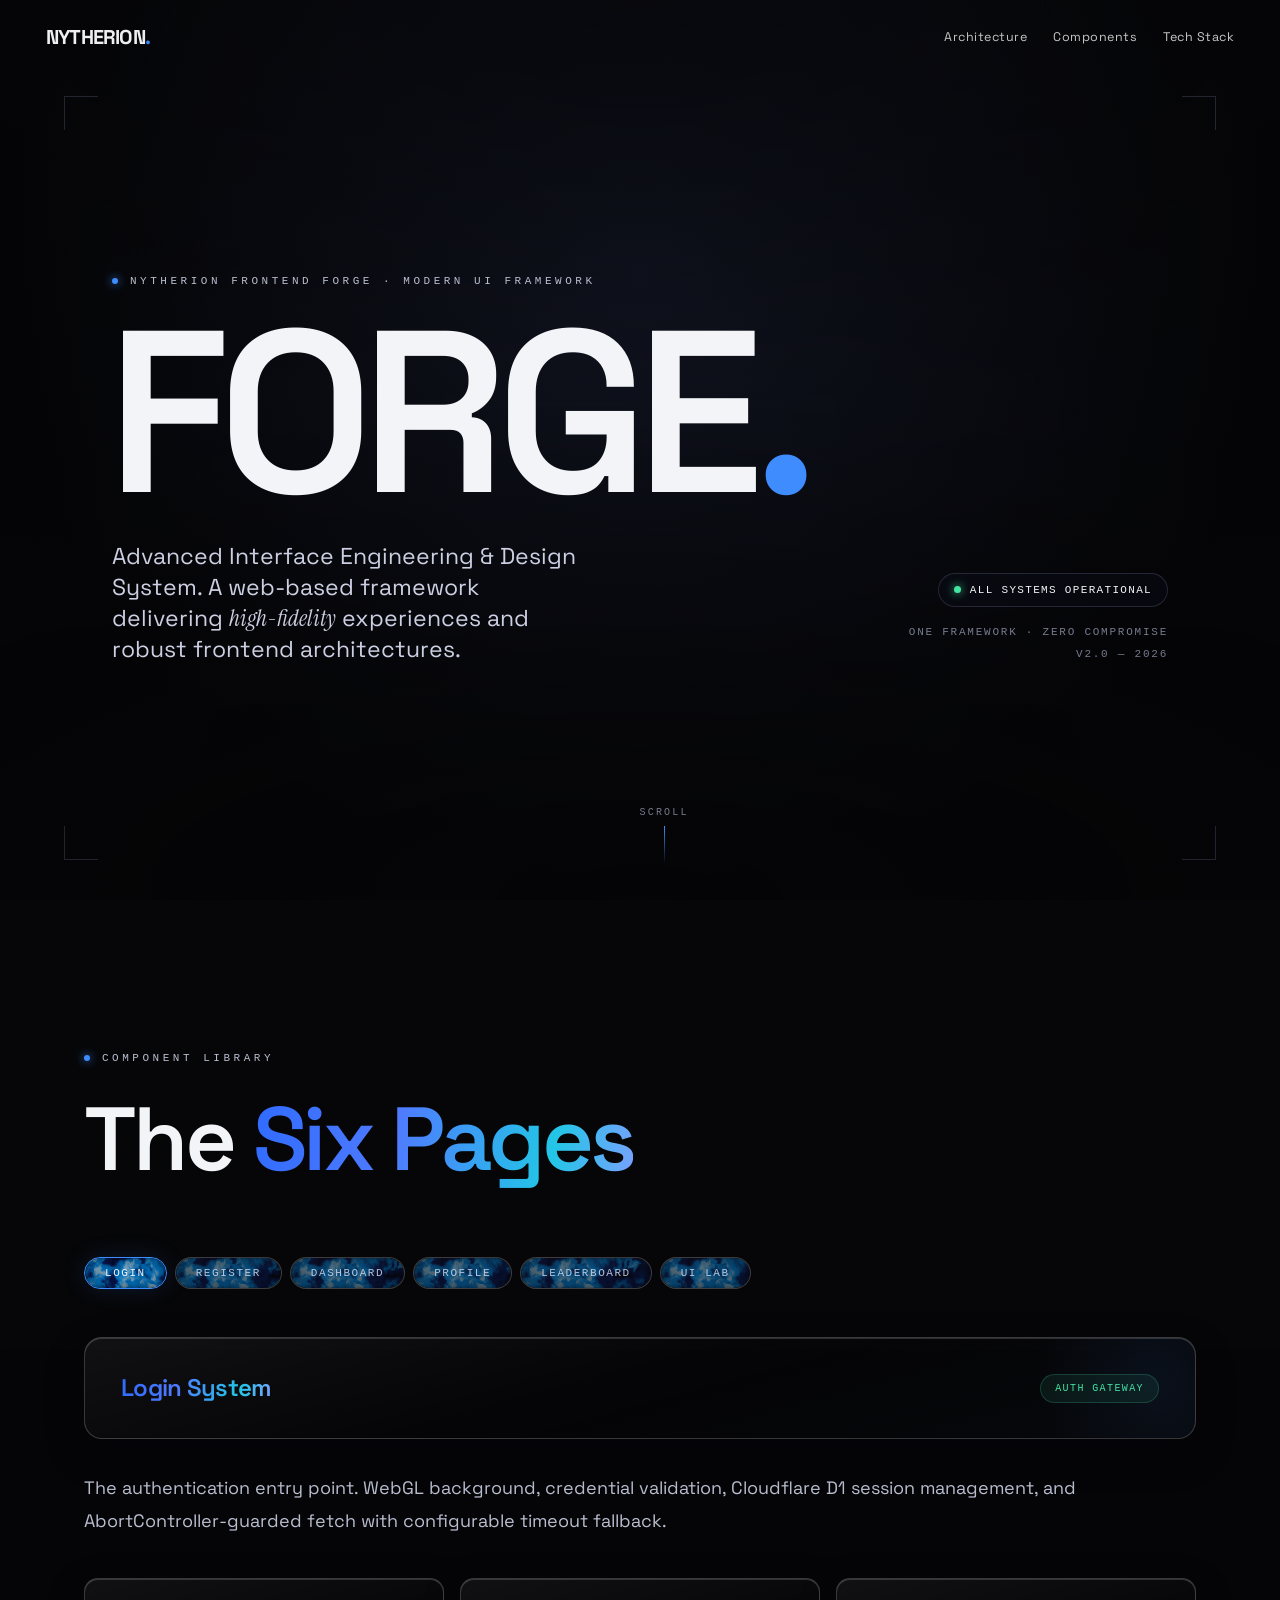
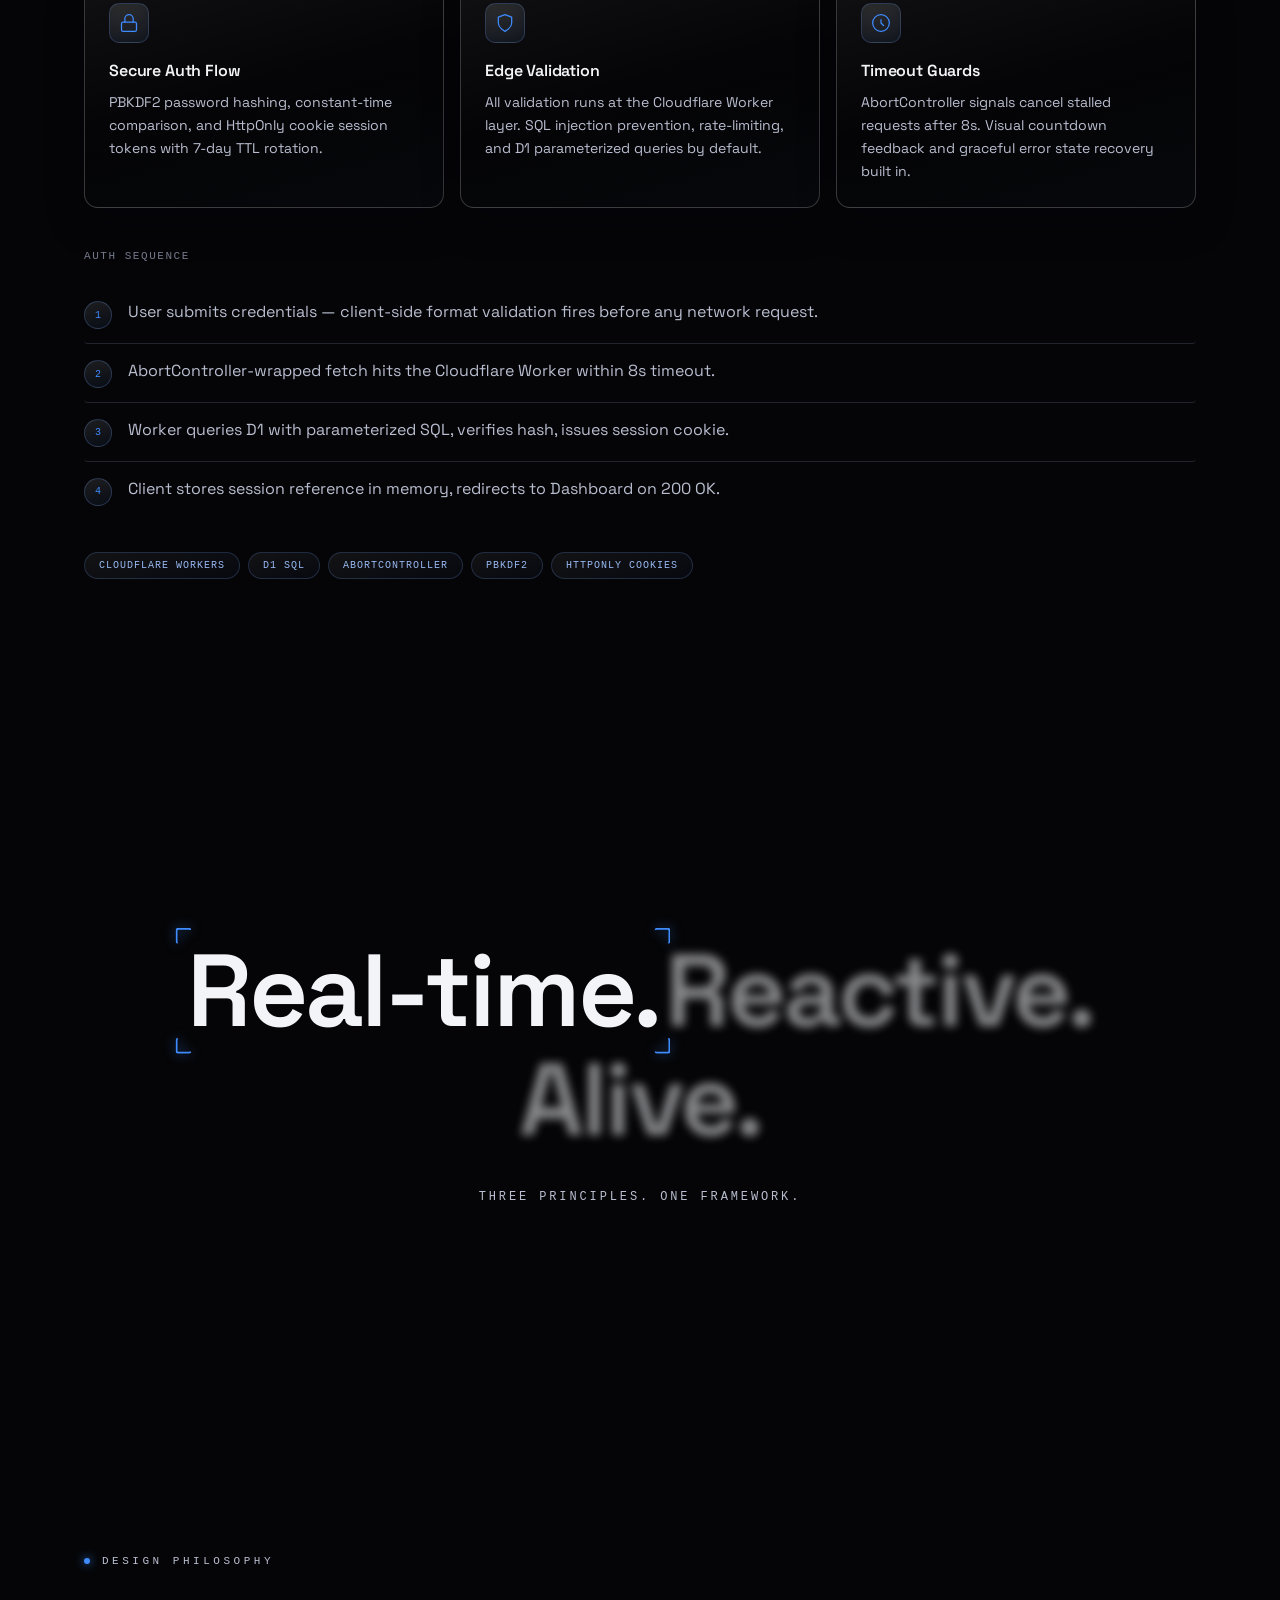
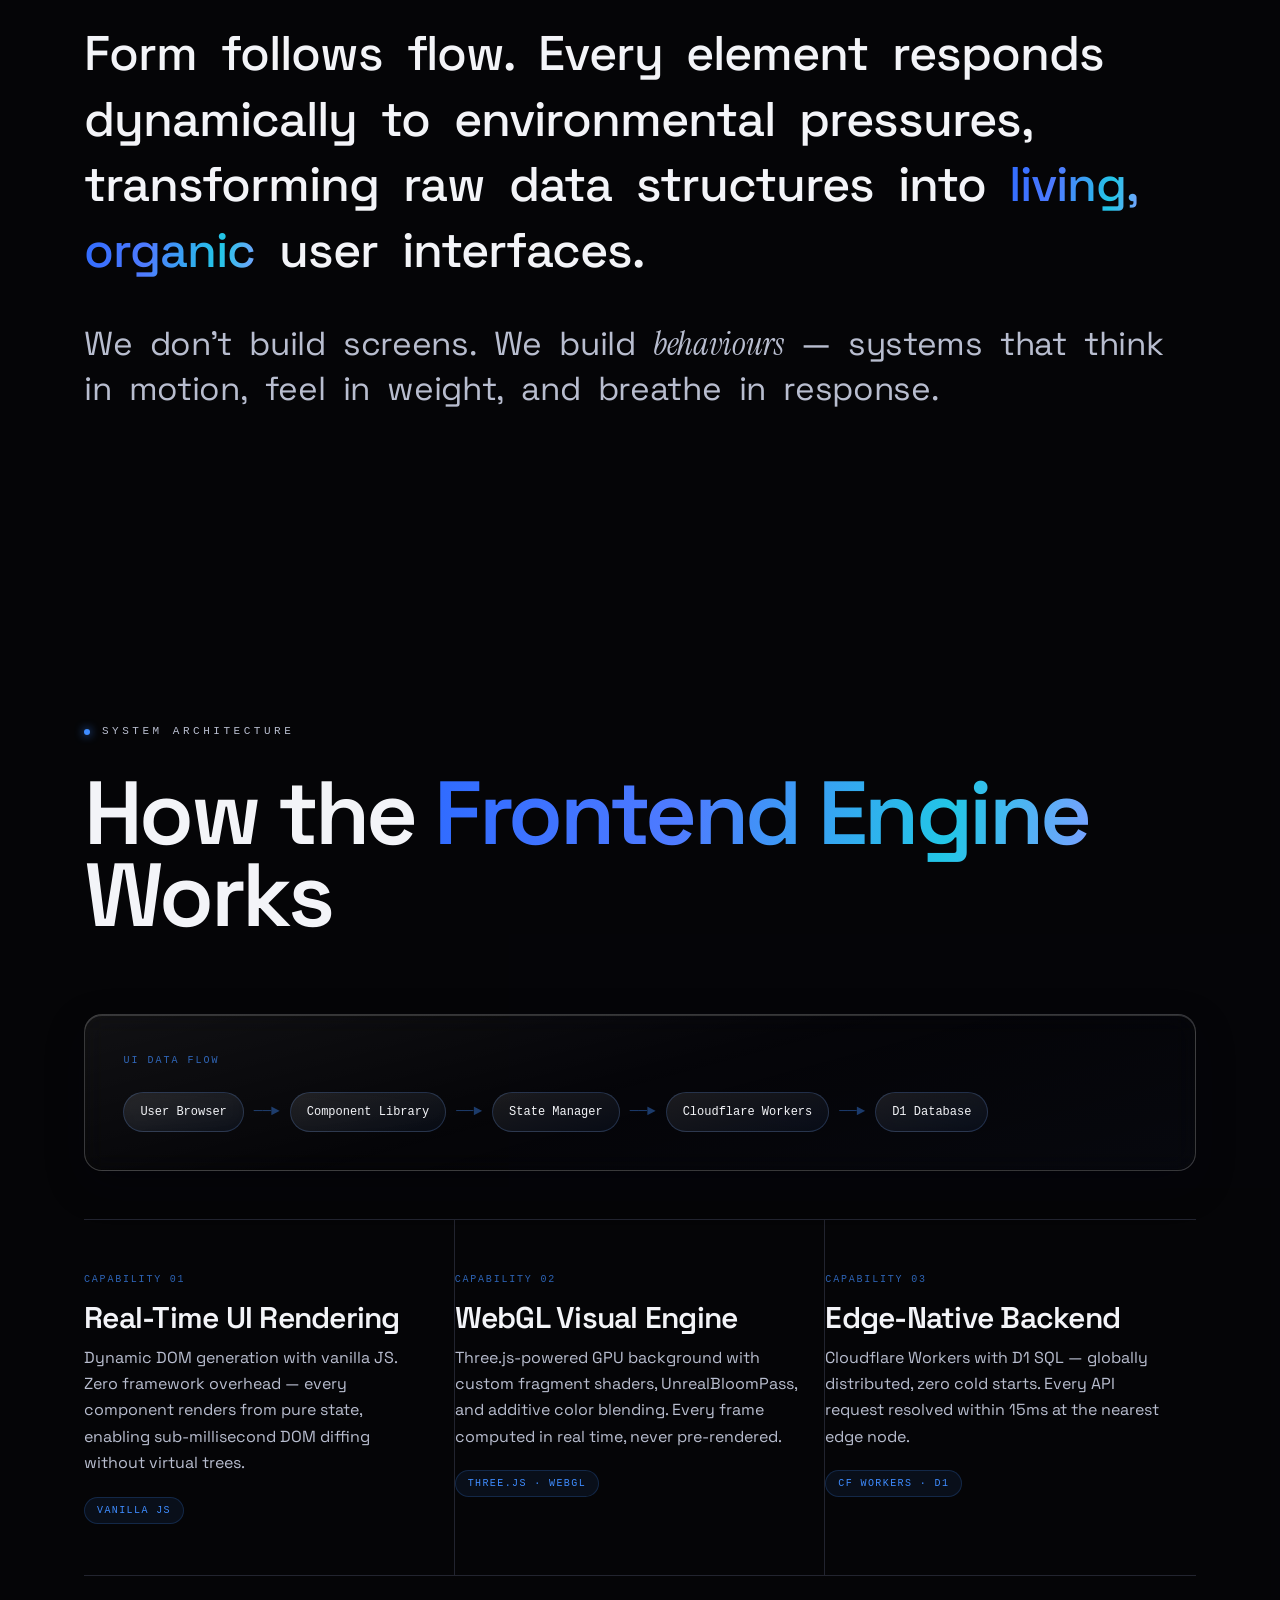
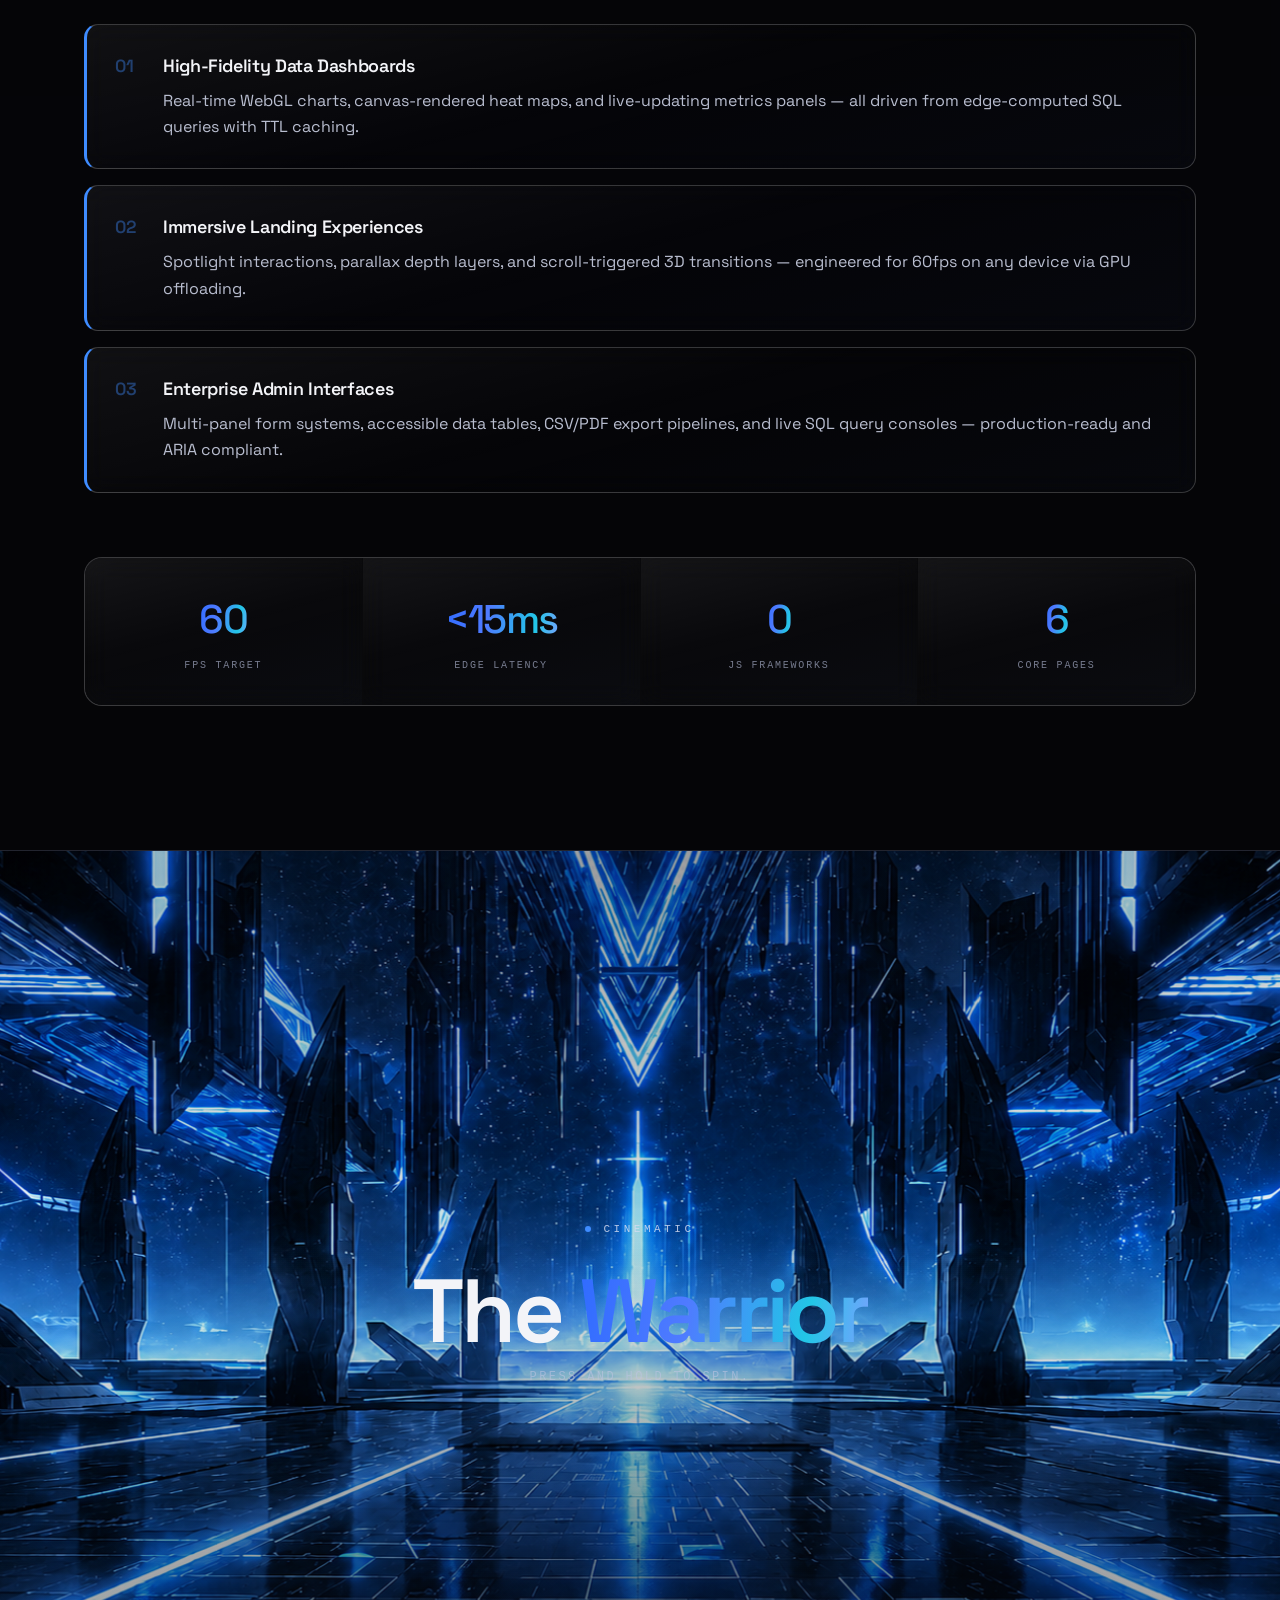
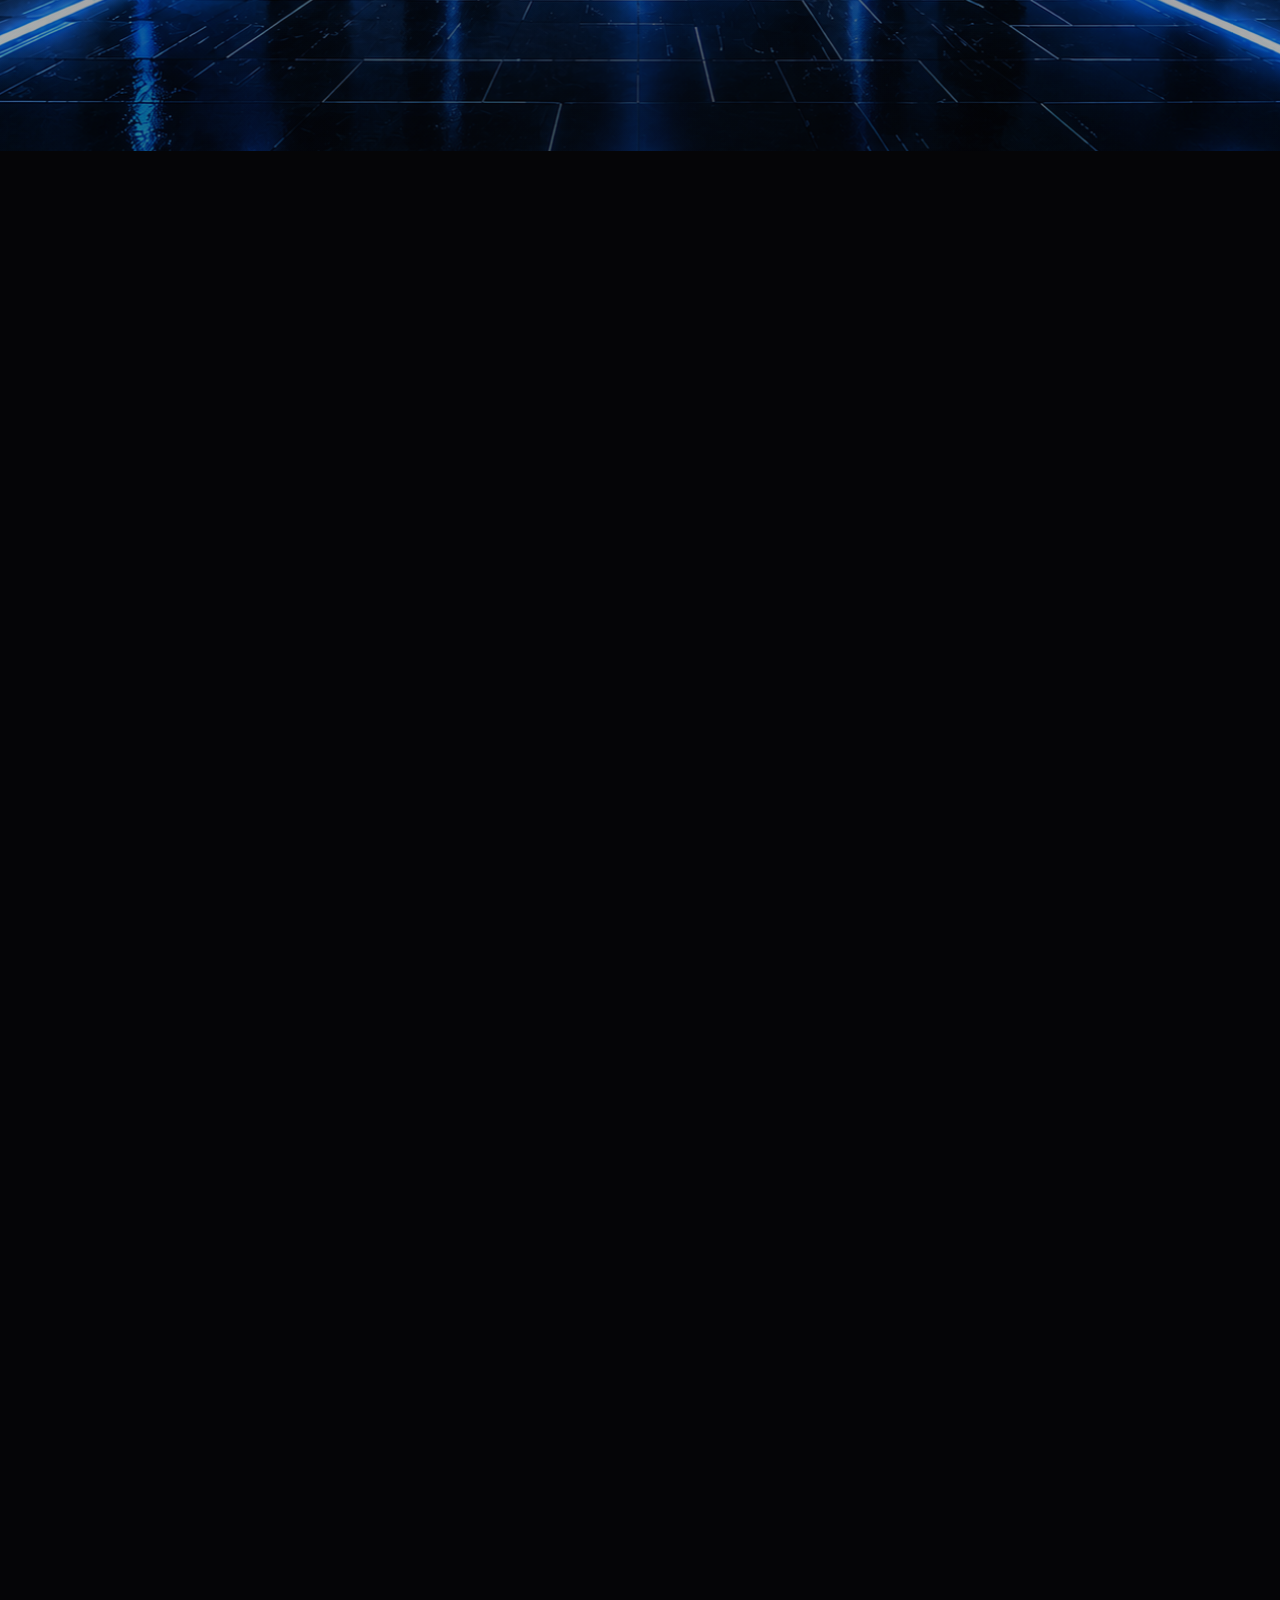
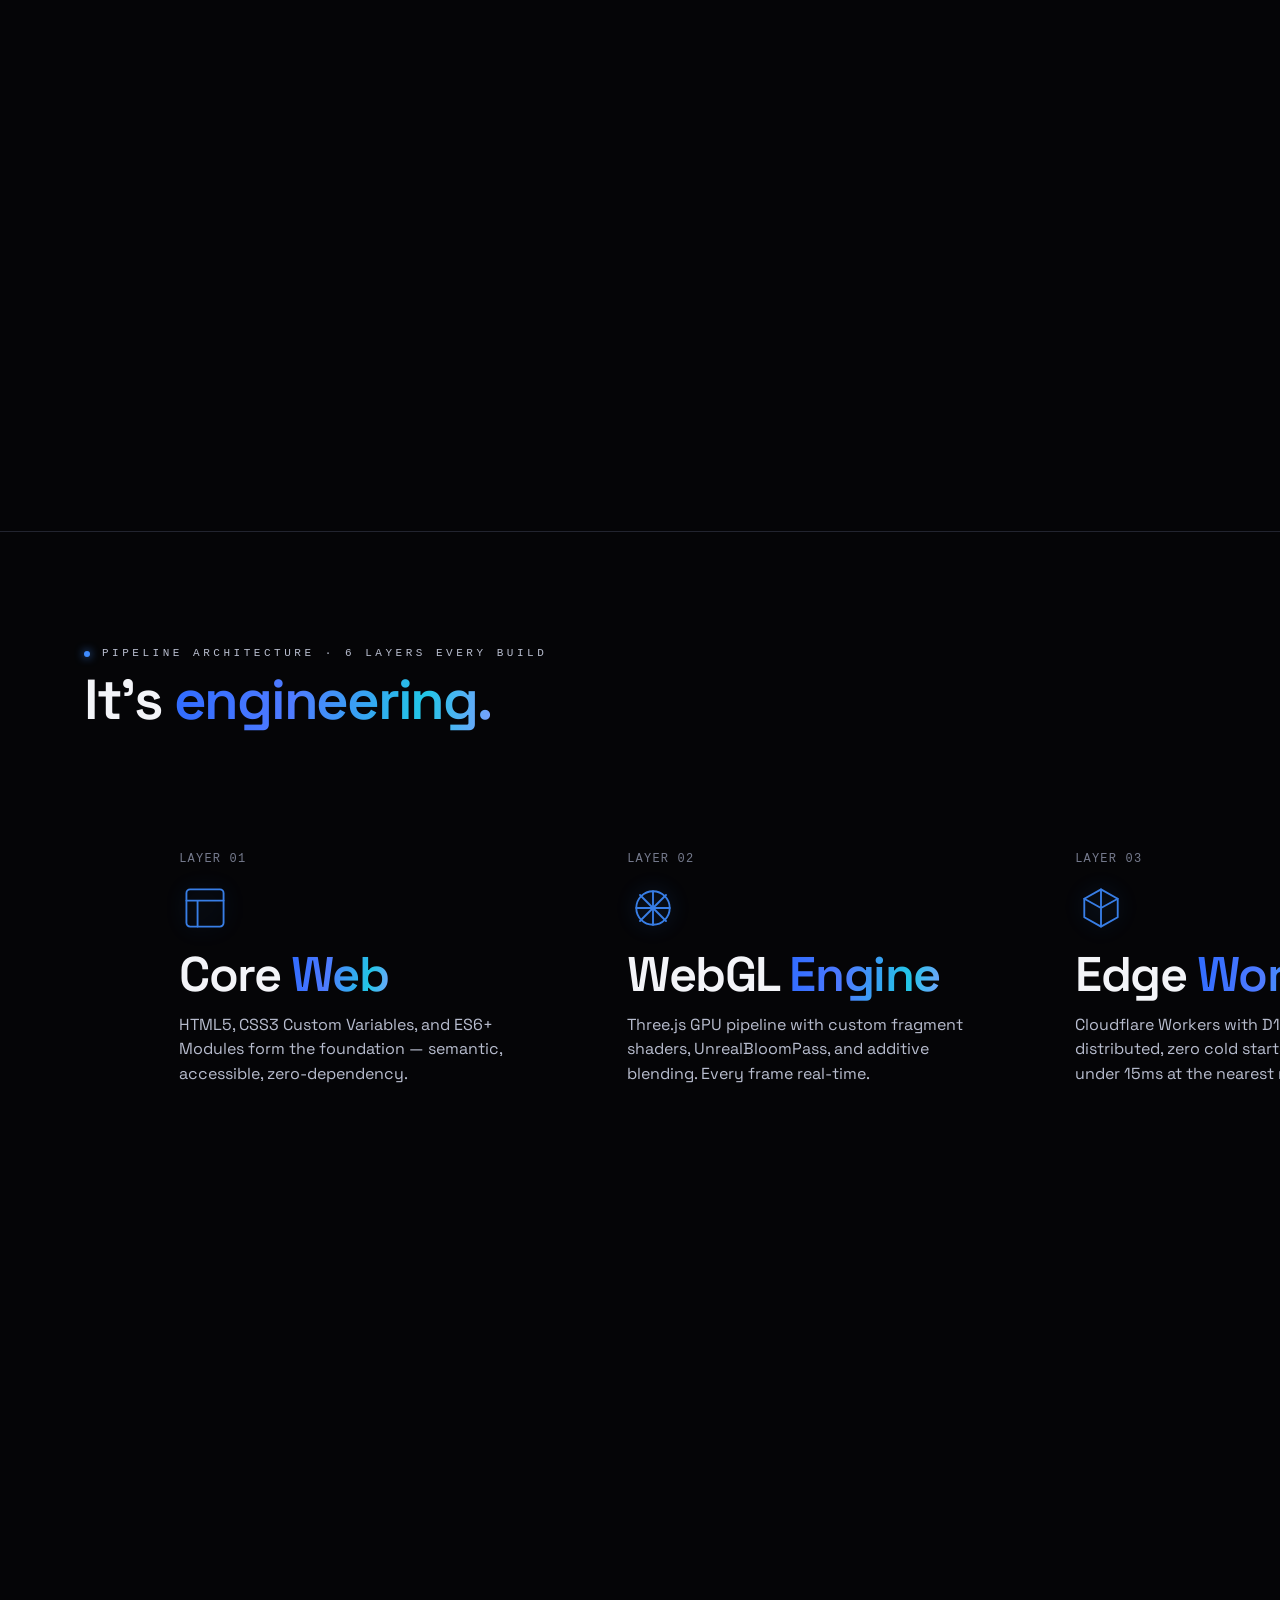
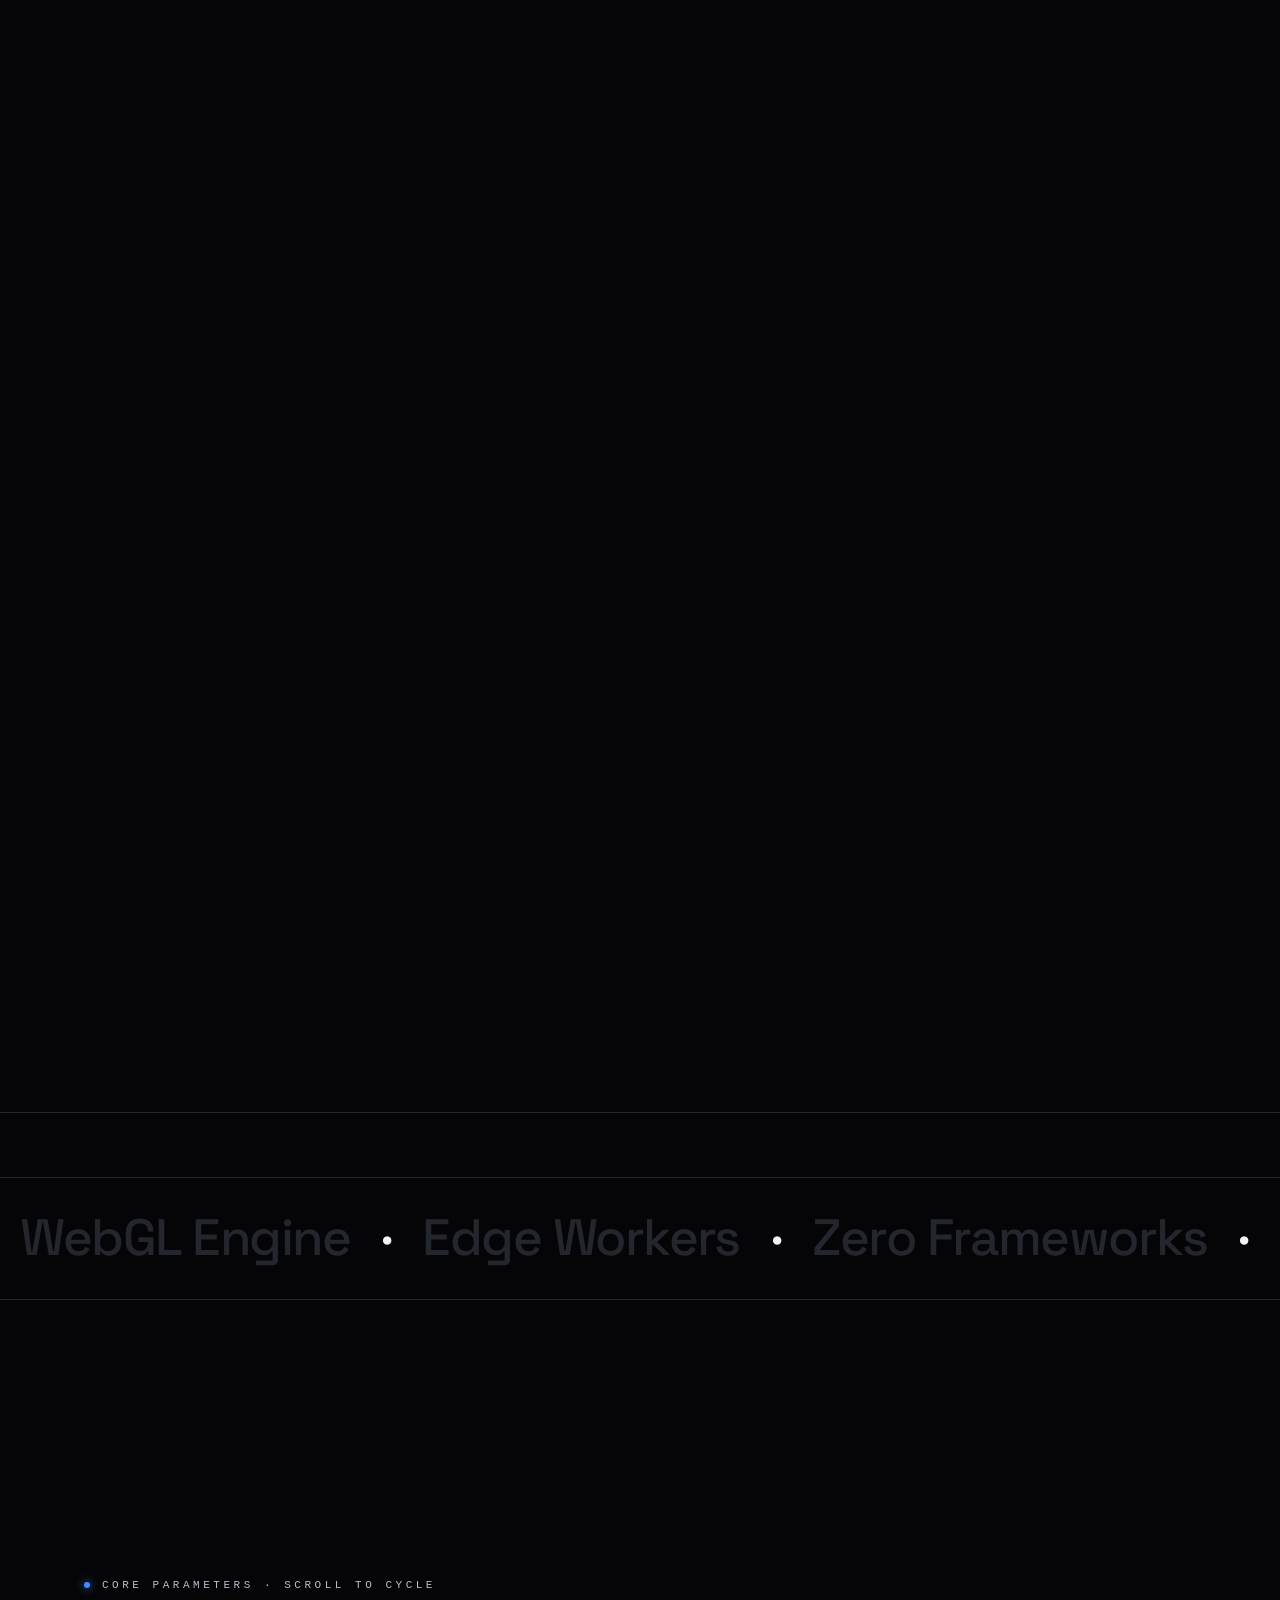
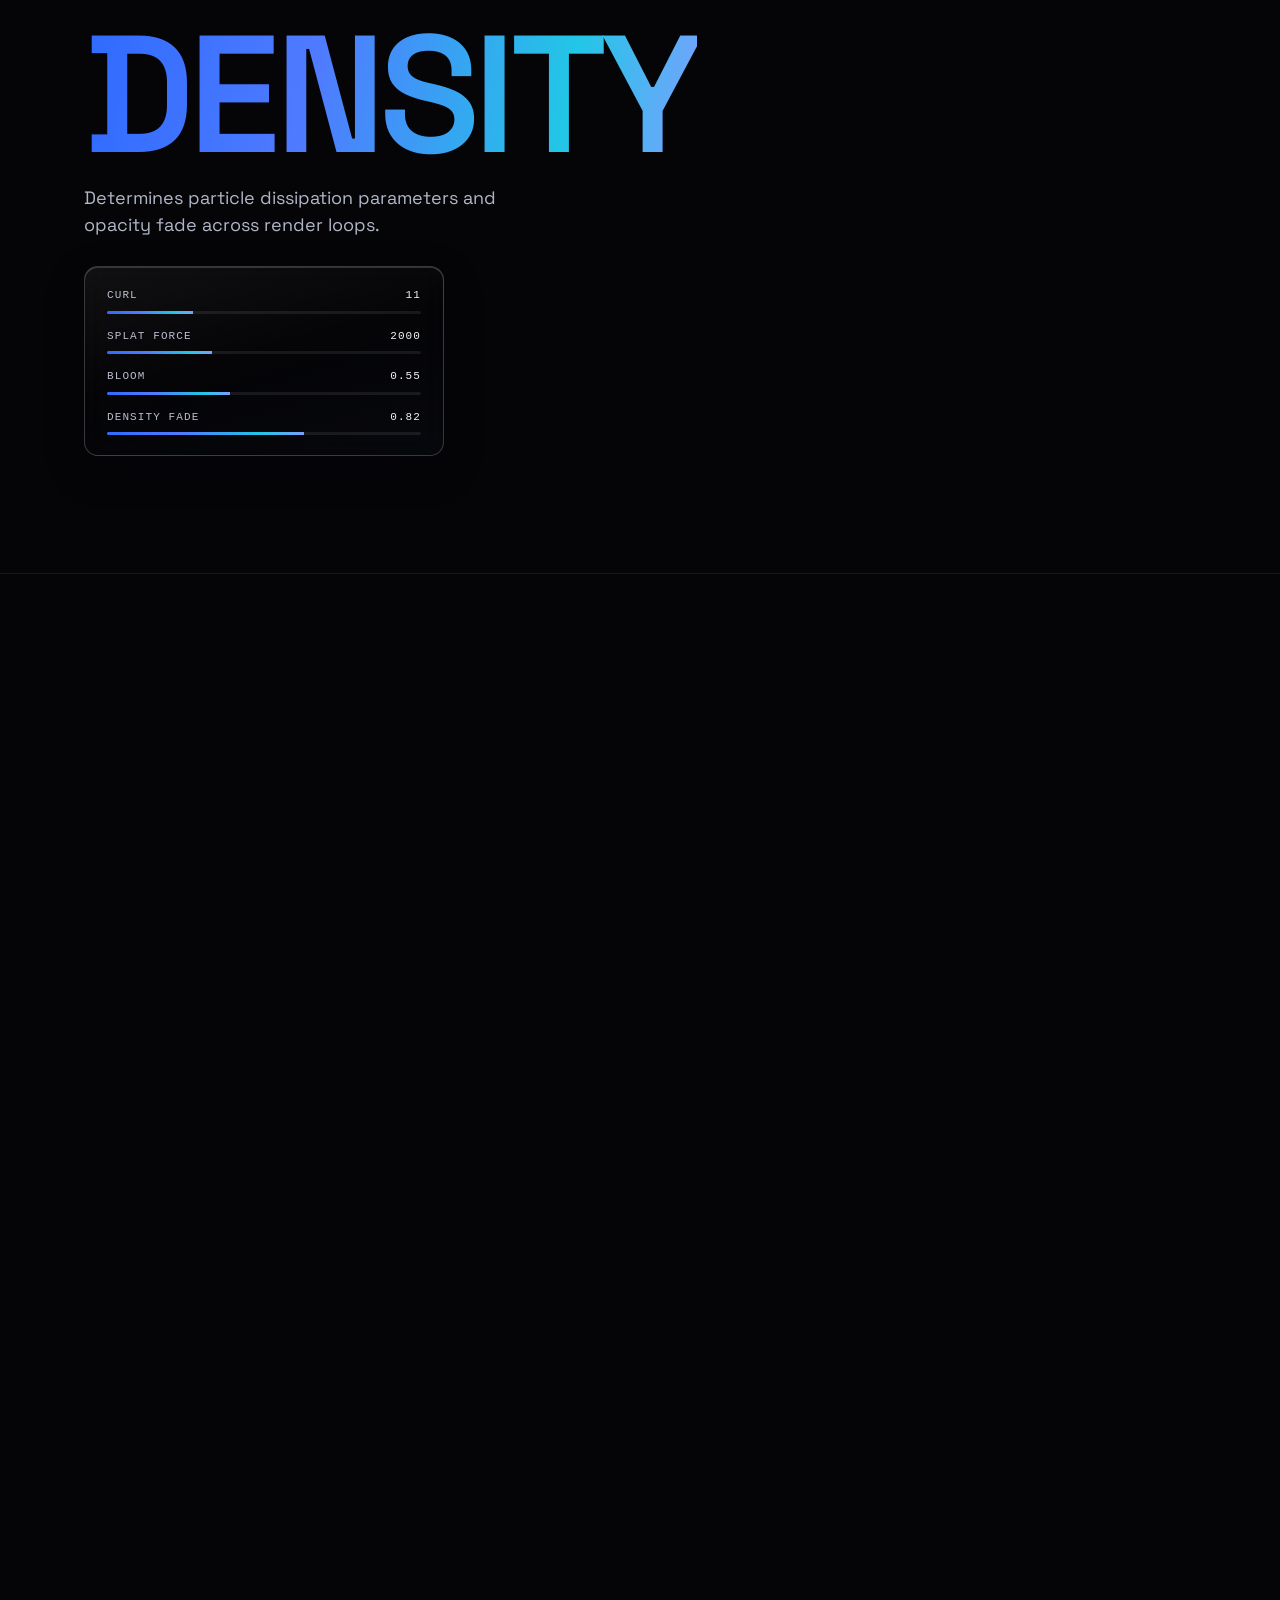
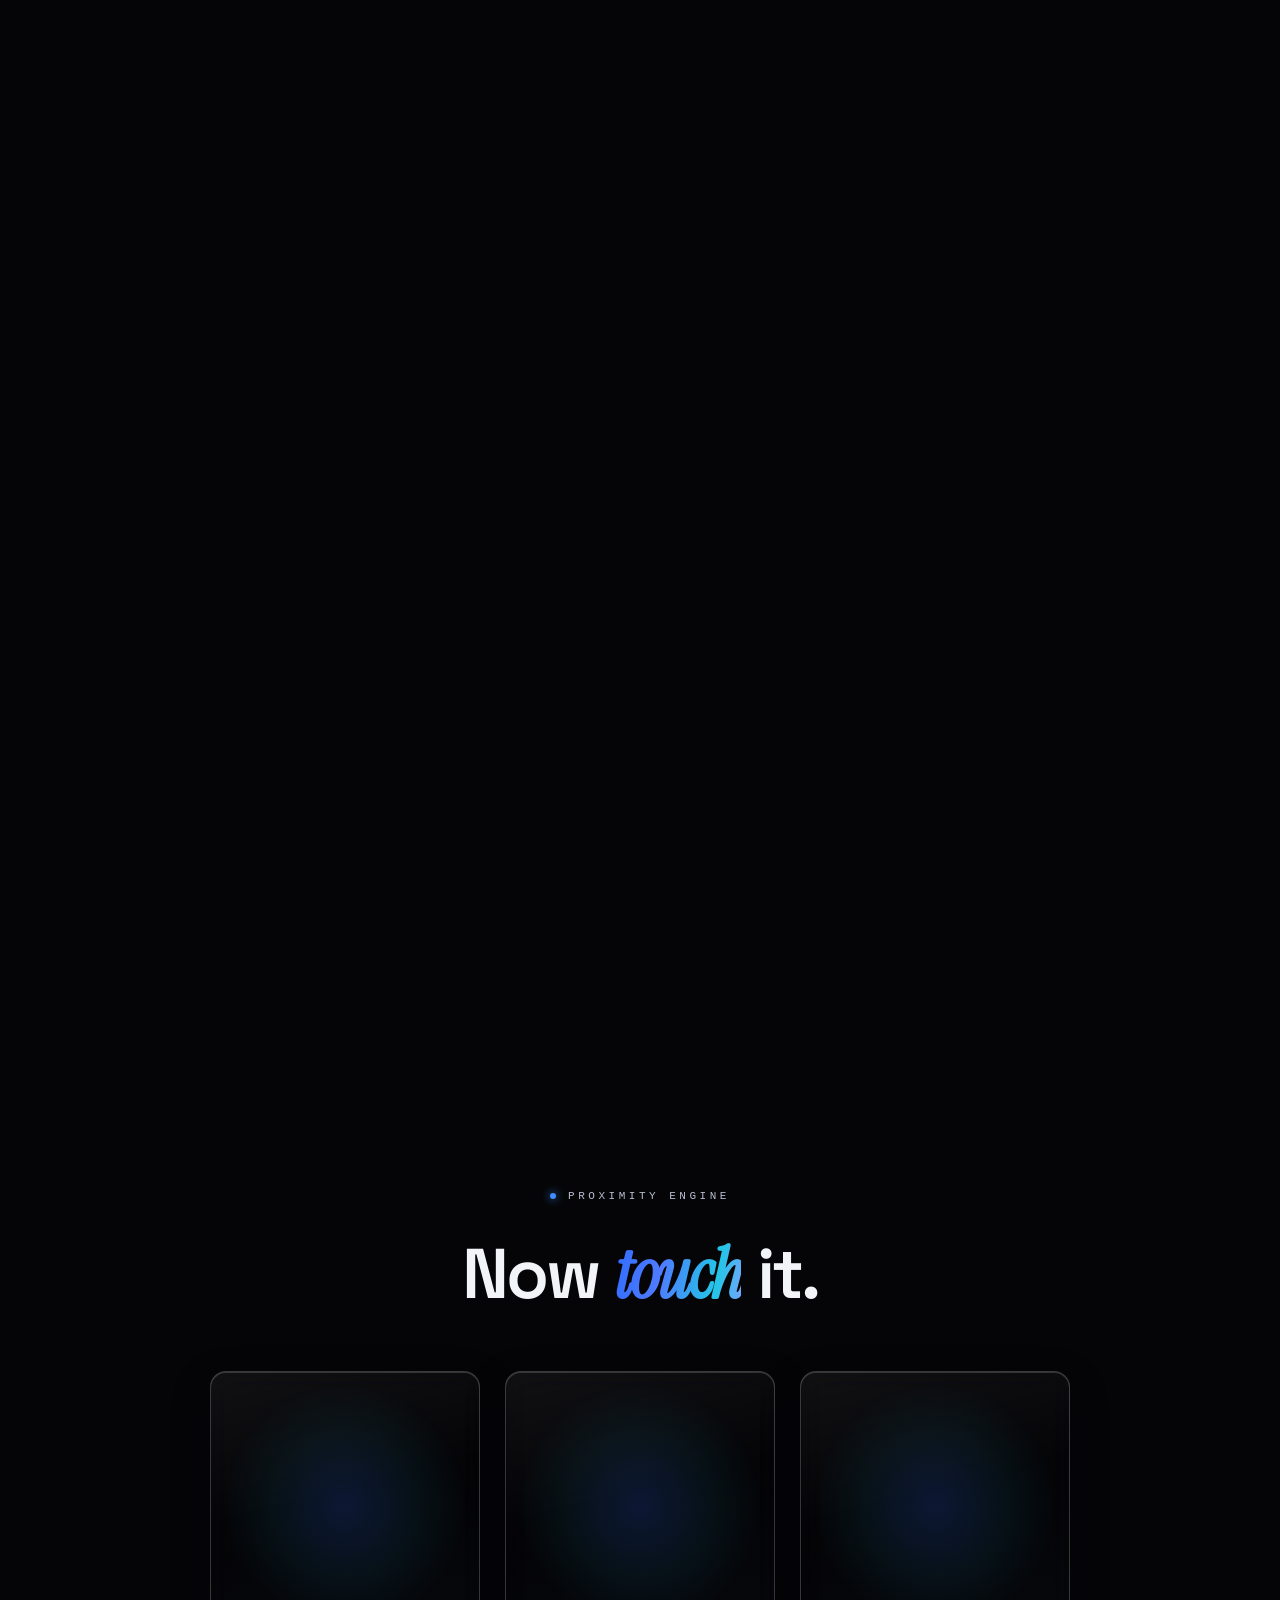
==== About.html @ ca7f0e04 "Update About.html" ====
<!DOCTYPE html>
<html lang="en" class="no-js">
<head>
  <script>document.documentElement.classList.remove('no-js');</script>
  <script>
    // Low-power device heuristic (coarse/touch pointer or few logical
    // cores) — same test used by drone.js for its own quality scaling.
    // Run this early, before first paint, so the cheaper glass-panel
    // fallback (see design.css's html.low-power override) is active
    // from the very first frame instead of flashing the expensive SVG
    // lens filter and swapping a moment later. Wrapped in try/catch
    // since matchMedia/hardwareConcurrency support varies — if the
    // check itself fails for any reason, everyone just gets the normal
    // (higher-quality) experience rather than a broken page.
    try {
      var isLowPowerDevice =
        (navigator.hardwareConcurrency && navigator.hardwareConcurrency <= 4) ||
        (window.matchMedia && window.matchMedia('(pointer: coarse)').matches);
      if (isLowPowerDevice) document.documentElement.classList.add('low-power');
    } catch (e) {}
  </script>
  <meta charset="UTF-8">
  <meta name="viewport" content="width=device-width, initial-scale=1.0, viewport-fit=cover">
  <meta name="description" content="NYTHERION Frontend Forge — a modern, edge-native UI framework with real-time WebGL rendering, scroll-driven cinematics, and zero-framework component architecture.">
  <meta name="theme-color" content="#050507">
  <title>NYTHERION — Frontend Forge · About</title>

  <link rel="icon" type="image/svg+xml" href="data:image/svg+xml,%3Csvg xmlns='http://www.w3.org/2000/svg' viewBox='0 0 64 64'%3E%3Crect width='64' height='64' rx='12' fill='%23050507'/%3E%3Cpath d='M14 22V14h8' stroke='%233f8cff' stroke-width='3' fill='none' stroke-linecap='round'/%3E%3Cpath d='M50 22V14h-8' stroke='%233f8cff' stroke-width='3' fill='none' stroke-linecap='round'/%3E%3Cpath d='M14 42v8h8' stroke='%233f8cff' stroke-width='3' fill='none' stroke-linecap='round'/%3E%3Cpath d='M50 42v8h-8' stroke='%233f8cff' stroke-width='3' fill='none' stroke-linecap='round'/%3E%3Crect x='27' y='27' width='10' height='10' fill='%233f8cff'/%3E%3C/svg%3E">

  <!-- Open Graph / social link previews (Slack, Discord, iMessage, etc.) -->
  <meta property="og:type" content="website">
  <meta property="og:title" content="NYTHERION — Frontend Forge">
  <meta property="og:description" content="An edge-native UI framework with real-time WebGL rendering, scroll-driven cinematics, and zero-framework component architecture.">
  <meta property="og:image" content="./visible.png">
  <meta name="twitter:card" content="summary_large_image">
  <meta name="twitter:title" content="NYTHERION — Frontend Forge">
  <meta name="twitter:description" content="An edge-native UI framework with real-time WebGL rendering, scroll-driven cinematics, and zero-framework component architecture.">
  <meta name="twitter:image" content="./visible.png">
  <meta name="robots" content="index, follow">

  <script type="application/ld+json">
  {
    "@context": "https://schema.org",
    "@type": "SoftwareApplication",
    "name": "NYTHERION Frontend Forge",
    "applicationCategory": "DeveloperApplication",
    "operatingSystem": "Web",
    "description": "An edge-native UI framework with real-time WebGL rendering, scroll-driven cinematics, and zero-framework component architecture."
  }
  </script>

  <link rel="preconnect" href="https://fonts.googleapis.com">
  <link rel="preconnect" href="https://fonts.gstatic.com" crossorigin>
  <link href="https://fonts.googleapis.com/css2?family=Space+Grotesk:wght@300;400;500;600;700&family=Instrument+Serif:ital@0;1&display=swap" rel="stylesheet">
  <link rel="preload" as="image" href="./visible.png" fetchpriority="high">
  <link rel="stylesheet" href="design.css">
</head>
<body>

<!-- ── Liquid glass lens filter ──
     A real refraction filter (not a blur): feTurbulence generates a
     gentle, fixed organic noise field; feDisplacementMap uses it to
     bend the pixels of whatever sits BEHIND a glass element, the way
     light bends through curved glass. Referenced via backdrop-filter:
     url(#liquidGlassLens) on .glass elements. Zero visual footprint
     of its own — width/height 0, purely a shared filter definition. -->
<svg width="0" height="0" style="position:absolute;overflow:hidden" aria-hidden="true">
  <defs>
    <filter id="liquidGlassLens" x="-20%" y="-20%" width="140%" height="140%" color-interpolation-filters="sRGB">
      <feTurbulence type="fractalNoise" baseFrequency="0.010 0.014" numOctaves="2" seed="7" stitchTiles="stitch" result="noise"/>
      <feGaussianBlur in="noise" stdDeviation="2.2" result="smoothNoise"/>
      <feDisplacementMap in="SourceGraphic" in2="smoothNoise" scale="34" xChannelSelector="R" yChannelSelector="G"/>
    </filter>
    <filter id="liquidGlassLensSubtle" x="-20%" y="-20%" width="140%" height="140%" color-interpolation-filters="sRGB">
      <feTurbulence type="fractalNoise" baseFrequency="0.012 0.018" numOctaves="2" seed="11" stitchTiles="stitch" result="noise"/>
      <feGaussianBlur in="noise" stdDeviation="1.6" result="smoothNoise"/>
      <feDisplacementMap in="SourceGraphic" in2="smoothNoise" scale="18" xChannelSelector="R" yChannelSelector="G"/>
    </filter>
  </defs>
</svg>


<div id="grain"></div>
<div id="prog"></div>

<!-- ── COMBAT DRONE — WebGL companion, follows scroll from #focus onward ── -->
<canvas id="droneCanvas" aria-hidden="true"></canvas>

<!-- ── PRELOADER ── -->
<div id="pre">
  <div class="pre-hud" aria-hidden="true">
    <span class="tl"></span><span class="tr"></span><span class="bl"></span><span class="br"></span>
  </div>
  <div id="preCount" role="progressbar" aria-valuemin="0" aria-valuemax="100" aria-valuenow="0" aria-label="Page loading">0</div>
  <div id="preWord" data-lines="Frontend Forge|Loading systems"></div>
  <div id="preBar"><i></i></div>
</div>

<!-- ── NAV ── -->
<nav>
  <div class="nav-brand">NYTHERION<span class="d">.</span></div>
  <div class="navr">
    <a href="#how-it-works" class="h">Architecture</a>
    <a href="#pages" class="h">Components</a>
    <a href="#stack">Tech Stack</a>
  </div>
  <button class="hamburger" id="hamburger" aria-label="Toggle menu" aria-expanded="false" aria-controls="mobile-menu">
    <span></span><span></span><span></span>
  </button>
</nav>

<div class="mobile-menu" id="mobile-menu" role="dialog" aria-modal="true" aria-label="Site navigation">
  <a href="#hero">Overview</a>
  <a href="#how-it-works">Architecture</a>
  <a href="#pages">Components</a>
  <a href="#stack">Tech Stack</a>
</div>

<main>

<!-- ── HERO SPOTLIGHT ── -->
<section id="hero">
  <!-- Layer 10: base image, always visible -->
  <div class="hero-bg-base"></div>
  <!-- Layer 30: hidden.png, revealed through spotlight mask -->
  <div id="revealLayerContainer"></div>
  <!-- Layer 40: vignette -->
  <div class="hero-vignette"></div>
  <!-- Layer 45: corner brackets -->
  <div id="heroHud">
    <span class="bracket tl"></span><span class="bracket tr"></span>
    <span class="bracket bl"></span><span class="bracket br"></span>
  </div>
  <!-- Layer 50: text content -->
  <div class="hero-content">
    <div class="wrap">
      <div class="eyebrow">NYTHERION FRONTEND FORGE · Modern UI Framework</div>
      <h1>FORGE<span class="d">.</span></h1>
      <div class="sub">
        <div class="lede">Advanced Interface Engineering &amp; Design System. A web-based framework delivering <em>high-fidelity</em> experiences and robust frontend architectures.</div>
        <div style="display:flex;flex-direction:column;align-items:flex-end;gap:14px;">
          <span class="chip"><span class="live"></span> <span>All Systems Operational</span></span>
          <div style="font-family:var(--mono);font-size:11px;letter-spacing:0.16em;text-transform:uppercase;color:var(--faint);text-align:right;line-height:2;">One Framework · Zero Compromise<br>v2.0 — 2026</div>
        </div>
      </div>
    </div>
  </div>
  <!-- Touch hint (coarse devices) -->
  <div id="touchHint" class="touch-hint">Touch &amp; drag to reveal</div>
  <!-- Scroll cue -->
  <div class="hero-hint">
    <span>Scroll</span>
    <div class="scroll-line"></div>
  </div>
</section>

<!-- ── PAGES / COMPONENTS ── -->
<section id="pages">
  <div class="section-inner">
    <p class="sec-label sr">Component Library</p>
    <h2 class="sec-heading sr sr-d1">The <span>Six Pages</span></h2>

    <!-- Page Tabs -->
    <div class="pages-nav sr sr-d2" role="tablist" aria-label="Component pages">
      <button class="page-tab active" data-tab="login" type="button" role="tab" id="tabbtn-login" aria-selected="true" aria-controls="tab-login"><canvas class="page-tab-gl" aria-hidden="true"></canvas><span class="page-tab-label">Login</span></button>
      <button class="page-tab" data-tab="register" type="button" role="tab" id="tabbtn-register" aria-selected="false" aria-controls="tab-register" tabindex="-1"><canvas class="page-tab-gl" aria-hidden="true"></canvas><span class="page-tab-label">Register</span></button>
      <button class="page-tab" data-tab="dashboard" type="button" role="tab" id="tabbtn-dashboard" aria-selected="false" aria-controls="tab-dashboard" tabindex="-1"><canvas class="page-tab-gl" aria-hidden="true"></canvas><span class="page-tab-label">Dashboard</span></button>
      <button class="page-tab" data-tab="profile" type="button" role="tab" id="tabbtn-profile" aria-selected="false" aria-controls="tab-profile" tabindex="-1"><canvas class="page-tab-gl" aria-hidden="true"></canvas><span class="page-tab-label">Profile</span></button>
      <button class="page-tab" data-tab="leaderboard" type="button" role="tab" id="tabbtn-leaderboard" aria-selected="false" aria-controls="tab-leaderboard" tabindex="-1"><canvas class="page-tab-gl" aria-hidden="true"></canvas><span class="page-tab-label">Leaderboard</span></button>
      <button class="page-tab" data-tab="ui" type="button" role="tab" id="tabbtn-ui" aria-selected="false" aria-controls="tab-ui" tabindex="-1"><canvas class="page-tab-gl" aria-hidden="true"></canvas><span class="page-tab-label">UI Lab</span></button>
    </div>

    <!-- Login -->
    <div class="page-panel active" id="tab-login" role="tabpanel" aria-labelledby="tabbtn-login" tabindex="0">
      <div class="page-hero-bar">
        <div class="page-name">Login System</div>
        <span class="page-badge">Auth Gateway</span>
      </div>
      <p class="page-overview">The authentication entry point. WebGL background, credential validation, Cloudflare D1 session management, and AbortController-guarded fetch with configurable timeout fallback.</p>
      <div class="features-grid">
        <div class="feat-card">
          <div class="feat-icon"><svg viewBox="0 0 24 24"><rect x="3" y="11" width="18" height="11" rx="2"/><path d="M7 11V7a5 5 0 0 1 10 0v4"/></svg></div>
          <div class="feat-title">Secure Auth Flow</div>
          <div class="feat-body">PBKDF2 password hashing, constant-time comparison, and HttpOnly cookie session tokens with 7-day TTL rotation.</div>
        </div>
        <div class="feat-card">
          <div class="feat-icon"><svg viewBox="0 0 24 24"><path d="M12 22s8-4 8-10V5l-8-3-8 3v7c0 6 8 10 8 10z"/></svg></div>
          <div class="feat-title">Edge Validation</div>
          <div class="feat-body">All validation runs at the Cloudflare Worker layer. SQL injection prevention, rate-limiting, and D1 parameterized queries by default.</div>
        </div>
        <div class="feat-card">
          <div class="feat-icon"><svg viewBox="0 0 24 24"><circle cx="12" cy="12" r="10"/><path d="M12 8v4l3 3"/></svg></div>
          <div class="feat-title">Timeout Guards</div>
          <div class="feat-body">AbortController signals cancel stalled requests after 8s. Visual countdown feedback and graceful error state recovery built in.</div>
        </div>
      </div>
      <div class="workflow">
        <div class="workflow-title">Auth Sequence</div>
        <div class="workflow-steps">
          <div class="wf-step"><div class="wf-num">1</div><div class="wf-text">User submits credentials — client-side format validation fires before any network request.</div></div>
          <div class="wf-step"><div class="wf-num">2</div><div class="wf-text">AbortController-wrapped fetch hits the Cloudflare Worker within 8s timeout.</div></div>
          <div class="wf-step"><div class="wf-num">3</div><div class="wf-text">Worker queries D1 with parameterized SQL, verifies hash, issues session cookie.</div></div>
          <div class="wf-step"><div class="wf-num">4</div><div class="wf-text">Client stores session reference in memory, redirects to Dashboard on 200 OK.</div></div>
        </div>
      </div>
      <div class="tech-row"><span class="tech-tag">Cloudflare Workers</span><span class="tech-tag">D1 SQL</span><span class="tech-tag">AbortController</span><span class="tech-tag">PBKDF2</span><span class="tech-tag">HttpOnly Cookies</span></div>
    </div>

    <!-- Register -->
    <div class="page-panel" id="tab-register" role="tabpanel" aria-labelledby="tabbtn-register" tabindex="0" hidden>
      <div class="page-hero-bar">
        <div class="page-name">Registration System</div>
        <span class="page-badge">User Onboarding</span>
      </div>
      <p class="page-overview">Multi-step account creation with real-time field validation, username uniqueness checks against D1, and role assignment. Progressive disclosure reduces cognitive load across three form stages.</p>
      <div class="features-grid">
        <div class="feat-card">
          <div class="feat-icon"><svg viewBox="0 0 24 24"><path d="M16 21v-2a4 4 0 0 0-4-4H6a4 4 0 0 0-4 4v2"/><circle cx="9" cy="7" r="4"/><path d="M22 21v-2a4 4 0 0 0-3-3.87"/><path d="M16 3.13a4 4 0 0 1 0 7.75"/></svg></div>
          <div class="feat-title">Progressive Steps</div>
          <div class="feat-body">Three-stage form with animated transitions. Each step validates independently before unlocking the next, reducing form abandonment.</div>
        </div>
        <div class="feat-card">
          <div class="feat-icon"><svg viewBox="0 0 24 24"><polyline points="20 6 9 17 4 12"/></svg></div>
          <div class="feat-title">Live Validation</div>
          <div class="feat-body">Username uniqueness verified on blur via debounced D1 lookup. Password strength meter updates in real time with entropy scoring.</div>
        </div>
        <div class="feat-card">
          <div class="feat-icon"><svg viewBox="0 0 24 24"><path d="M12 22s8-4 8-10V5l-8-3-8 3v7c0 6 8 10 8 10z"/><path d="M9 12l2 2 4-4"/></svg></div>
          <div class="feat-title">Security Headers Suite</div>
          <div class="feat-body">CSP with default-src 'none', X-Content-Type-Options: nosniff, X-Frame-Options: DENY, Referrer-Policy: no-referrer enforced on all registration endpoints.</div>
        </div>
      </div>
      <div class="tech-row"><span class="tech-tag">Multi-step Forms</span><span class="tech-tag">D1 Uniqueness Check</span><span class="tech-tag">Entropy Scoring</span><span class="tech-tag">CSP Headers</span></div>
    </div>

    <!-- Dashboard -->
    <div class="page-panel" id="tab-dashboard" role="tabpanel" aria-labelledby="tabbtn-dashboard" tabindex="0" hidden>
      <div class="page-hero-bar">
        <div class="page-name">Analytics Dashboard</div>
        <span class="page-badge">Data Command Center</span>
      </div>
      <p class="page-overview">Live metrics, Canvas-rendered charts, and real-time D1 queries. Built for decision-makers who need sub-second data refresh without a full page reload.</p>
      <div class="features-grid">
        <div class="feat-card">
          <div class="feat-icon"><svg viewBox="0 0 24 24"><rect x="3" y="3" width="18" height="18" rx="2"/><path d="M3 9h18M9 21V9"/></svg></div>
          <div class="feat-title">Canvas Charts</div>
          <div class="feat-body">Line, bar, and scatter plots rendered directly on Canvas 2D. No chart library — pure geometry from raw D1 query results, animated on data update.</div>
        </div>
        <div class="feat-card">
          <div class="feat-icon"><svg viewBox="0 0 24 24"><path d="M22 12h-4l-3 9L9 3l-3 9H2"/></svg></div>
          <div class="feat-title">Live Metrics Stream</div>
          <div class="feat-body">Polling loop with configurable interval. Differential updates applied to DOM — only changed nodes re-render, keeping the interface responsive.</div>
        </div>
        <div class="feat-card">
          <div class="feat-icon"><svg viewBox="0 0 24 24"><path d="M21 15v4a2 2 0 0 1-2 2H5a2 2 0 0 1-2-2v-4"/><polyline points="7 10 12 15 17 10"/><line x1="12" y1="15" x2="12" y2="3"/></svg></div>
          <div class="feat-title">Export Pipeline</div>
          <div class="feat-body">One-click CSV, TXT, and PDF export via Blob API. No server round-trip — data serializes client-side and triggers browser download directly.</div>
        </div>
      </div>
      <div class="tech-row"><span class="tech-tag">Canvas API</span><span class="tech-tag">Blob API</span><span class="tech-tag">Fetch API</span><span class="tech-tag">D1 SQL</span><span class="tech-tag">CSV Export</span></div>
    </div>

    <!-- Profile -->
    <div class="page-panel" id="tab-profile" role="tabpanel" aria-labelledby="tabbtn-profile" tabindex="0" hidden>
      <div class="page-hero-bar">
        <div class="page-name">User Profile</div>
        <span class="page-badge">Identity Management</span>
      </div>
      <p class="page-overview">Editable user profile with avatar upload, bio editing, and settings persistence. Changes optimistically update the UI before the D1 write confirms.</p>
      <div class="features-grid">
        <div class="feat-card">
          <div class="feat-icon"><svg viewBox="0 0 24 24"><path d="M20 21v-2a4 4 0 0 0-4-4H8a4 4 0 0 0-4 4v2"/><circle cx="12" cy="7" r="4"/></svg></div>
          <div class="feat-title">Optimistic Updates</div>
          <div class="feat-body">UI state changes instantly on user action. Background D1 write confirms asynchronously. Rollback triggers on error with user notification.</div>
        </div>
        <div class="feat-card">
          <div class="feat-icon"><svg viewBox="0 0 24 24"><rect x="3" y="3" width="18" height="18" rx="2"/><path d="M3 9h18M9 21V9"/></svg></div>
          <div class="feat-title">Avatar Processing</div>
          <div class="feat-body">Client-side canvas resize and compression before upload. MIME type validation, 2MB cap, and WebP conversion for bandwidth efficiency.</div>
        </div>
        <div class="feat-card">
          <div class="feat-icon"><svg viewBox="0 0 24 24"><circle cx="12" cy="12" r="3"/><path d="M19.07 4.93l-1.41 1.41M4.93 4.93l1.41 1.41M12 2v2M12 20v2M20 12h2M2 12h2"/></svg></div>
          <div class="feat-title">Preference Sync</div>
          <div class="feat-body">Theme, notification, and accessibility settings stored in D1 user record. Applied on session load so preferences follow the user across devices.</div>
        </div>
      </div>
      <div class="tech-row"><span class="tech-tag">Canvas Resize</span><span class="tech-tag">WebP Conversion</span><span class="tech-tag">Optimistic UI</span><span class="tech-tag">D1 Preferences</span></div>
    </div>

    <!-- Leaderboard -->
    <div class="page-panel" id="tab-leaderboard" role="tabpanel" aria-labelledby="tabbtn-leaderboard" tabindex="0" hidden>
      <div class="page-hero-bar">
        <div class="page-name">Leaderboard</div>
        <span class="page-badge">Live Rankings</span>
      </div>
      <p class="page-overview">Ranked user table with live D1 queries, animated rank transitions, and search/filter. Virtualized rendering handles thousands of rows without scroll jank.</p>
      <div class="features-grid">
        <div class="feat-card">
          <div class="feat-icon"><svg viewBox="0 0 24 24"><line x1="8" y1="6" x2="21" y2="6"/><line x1="8" y1="12" x2="21" y2="12"/><line x1="8" y1="18" x2="21" y2="18"/><line x1="3" y1="6" x2="3.01" y2="6"/><line x1="3" y1="12" x2="3.01" y2="12"/><line x1="3" y1="18" x2="3.01" y2="18"/></svg></div>
          <div class="feat-title">Virtual Scroll</div>
          <div class="feat-body">DOM recycling renders only visible rows. 10,000-entry boards scroll at 60fps with no layout thrash or memory growth.</div>
        </div>
        <div class="feat-card">
          <div class="feat-icon"><svg viewBox="0 0 24 24"><polyline points="23 6 13.5 15.5 8.5 10.5 1 18"/><polyline points="17 6 23 6 23 12"/></svg></div>
          <div class="feat-title">Rank Animations</div>
          <div class="feat-body">FLIP-technique animations fire when ranks shift. Entries slide to new positions with spring physics — no layout recalculation mid-animation.</div>
        </div>
        <div class="feat-card">
          <div class="feat-icon"><svg viewBox="0 0 24 24"><circle cx="11" cy="11" r="8"/><line x1="21" y1="21" x2="16.65" y2="16.65"/></svg></div>
          <div class="feat-title">Search Index</div>
          <div class="feat-body">Client-side trie search across usernames. Results appear on every keystroke with zero network requests using pre-fetched session data.</div>
        </div>
      </div>
      <div class="tech-row"><span class="tech-tag">Virtual DOM</span><span class="tech-tag">FLIP Animation</span><span class="tech-tag">Trie Search</span><span class="tech-tag">D1 Rankings</span></div>
    </div>

    <!-- UI Lab -->
    <div class="page-panel" id="tab-ui" role="tabpanel" aria-labelledby="tabbtn-ui" tabindex="0" hidden>
      <div class="page-hero-bar">
        <div class="page-name">UI Component Lab</div>
        <span class="page-badge">Design System</span>
      </div>
      <p class="page-overview">Live component sandbox — every UI element from the system displayed in all states. Developers preview tokens, spacing, and motion specs before integration.</p>
      <div class="features-grid">
        <div class="feat-card">
          <div class="feat-icon"><svg viewBox="0 0 24 24"><circle cx="12" cy="12" r="10"/><path d="M12 8v4l3 3"/></svg></div>
          <div class="feat-title">Motion Catalog</div>
          <div class="feat-body">Every animation easing, duration, and trigger documented with live preview. Exported as CSS custom property tokens for system-wide consistency.</div>
        </div>
        <div class="feat-card">
          <div class="feat-icon"><svg viewBox="0 0 24 24"><path d="M12 22s8-4 8-10V5l-8-3-8 3v7c0 6 8 10 8 10z"/><path d="M9 12l2 2 4-4"/></svg></div>
          <div class="feat-title">Security Headers Suite</div>
          <div class="feat-body">CSP with default-src 'none', scripts restricted to unpkg.com and Google Fonts only. X-Content-Type-Options, X-Frame-Options, and Permissions-Policy enforced.</div>
        </div>
        <div class="feat-card">
          <div class="feat-icon"><svg viewBox="0 0 24 24"><rect x="3" y="3" width="18" height="18" rx="2"/><path d="M3 9h18M9 21V9"/></svg></div>
          <div class="feat-title">WebGL Background Engine</div>
          <div class="feat-body">Three.js tube geometries from PerformanceCurve calculations. Additive color shading with custom fragment shaders. UnrealBloomPass for cohesive neon glow.</div>
        </div>
      </div>
      <div class="tech-row"><span class="tech-tag">Three.js</span><span class="tech-tag">UnrealBloomPass</span><span class="tech-tag">AdditiveBlending</span><span class="tech-tag">ShaderPass</span><span class="tech-tag">Space Grotesk</span><span class="tech-tag">Instrument Serif</span></div>
    </div>

  </div>
</section>

<!-- ── TRUE FOCUS BAND ── -->
<section id="focus">
  <div class="wrap">
    <div class="focus-container" id="trueFocus" data-words="Real-time. Reactive. Alive.">
      <div class="focus-frame">
        <span class="corner tlc"></span>
        <span class="corner trc"></span>
        <span class="corner blc"></span>
        <span class="corner brc"></span>
      </div>
    </div>
    <div class="focus-sublabel reveal">Three principles. One framework.</div>
  </div>
</section>

<!-- ── IDEA: STAGGERED WORD REVEAL ── -->
<section id="ideaSection">
  <div class="section-inner">
    <p class="sec-label idea-eyebrow sr">Design Philosophy</p>
    <p class="stagger-paragraph">
      Form follows flow. Every element responds dynamically to environmental pressures, transforming raw data structures into <span class="word-shell accent"><i>living,</i></span> <span class="word-shell accent"><i>organic</i></span> user interfaces.
    </p>
    <p class="stagger-paragraph">
      We don't build screens. We build <span class="word-shell serif"><i>behaviours</i></span> — systems that think in motion, feel in weight, and breathe in response.
    </p>
  </div>
</section>

<!-- ── HOW IT WORKS ── -->
<section id="how-it-works">
  <div class="section-inner">
    <p class="sec-label sr">System Architecture</p>
    <h2 class="sec-heading sr sr-d1">How the <span>Frontend Engine</span> Works</h2>

    <!-- Data Flow -->
    <div class="dataflow sr sr-d2">
      <div class="dataflow-label">UI Data Flow</div>
      <div class="dataflow-inner">
        <div class="flow-row">
          <div class="flow-node">User Browser</div>
          <div class="flow-arrow">──►</div>
          <div class="flow-node">Component Library</div>
          <div class="flow-arrow">──►</div>
          <div class="flow-node">State Manager</div>
          <div class="flow-arrow">──►</div>
          <div class="flow-node">Cloudflare Workers</div>
          <div class="flow-arrow">──►</div>
          <div class="flow-node">D1 Database</div>
        </div>
      </div>
    </div>

    <!-- Capabilities -->
    <div class="capability-grid">
      <div class="cap-card sr sr-d1">
        <div class="cap-card-num">CAPABILITY 01</div>
        <div class="cap-card-title">Real-Time UI Rendering</div>
        <div class="cap-card-body">Dynamic DOM generation with vanilla JS. Zero framework overhead — every component renders from pure state, enabling sub-millisecond DOM diffing without virtual trees.</div>
        <span class="cap-card-tag">Vanilla JS</span>
      </div>
      <div class="cap-card sr sr-d2">
        <div class="cap-card-num">CAPABILITY 02</div>
        <div class="cap-card-title">WebGL Visual Engine</div>
        <div class="cap-card-body">Three.js-powered GPU background with custom fragment shaders, UnrealBloomPass, and additive color blending. Every frame computed in real time, never pre-rendered.</div>
        <span class="cap-card-tag">Three.js · WebGL</span>
      </div>
      <div class="cap-card sr sr-d3">
        <div class="cap-card-num">CAPABILITY 03</div>
        <div class="cap-card-title">Edge-Native Backend</div>
        <div class="cap-card-body">Cloudflare Workers with D1 SQL — globally distributed, zero cold starts. Every API request resolved within 15ms at the nearest edge node.</div>
        <span class="cap-card-tag">CF Workers · D1</span>
      </div>
    </div>

    <!-- Use Cases -->
    <div class="usecase-list">
      <div class="usecase-item sr">
        <div class="usecase-num">01</div>
        <div>
          <div class="usecase-title">High-Fidelity Data Dashboards</div>
          <div class="usecase-body">Real-time WebGL charts, canvas-rendered heat maps, and live-updating metrics panels — all driven from edge-computed SQL queries with TTL caching.</div>
        </div>
      </div>
      <div class="usecase-item sr sr-d1">
        <div class="usecase-num">02</div>
        <div>
          <div class="usecase-title">Immersive Landing Experiences</div>
          <div class="usecase-body">Spotlight interactions, parallax depth layers, and scroll-triggered 3D transitions — engineered for 60fps on any device via GPU offloading.</div>
        </div>
      </div>
      <div class="usecase-item sr sr-d2">
        <div class="usecase-num">03</div>
        <div>
          <div class="usecase-title">Enterprise Admin Interfaces</div>
          <div class="usecase-body">Multi-panel form systems, accessible data tables, CSV/PDF export pipelines, and live SQL query consoles — production-ready and ARIA compliant.</div>
        </div>
      </div>
    </div>

    <!-- Stats -->
    <div class="stats-row sr">
      <div class="stat-box">
        <div class="stat-val">60</div>
        <div class="stat-lbl">FPS Target</div>
      </div>
      <div class="stat-box">
        <div class="stat-val">&lt;15ms</div>
        <div class="stat-lbl">Edge Latency</div>
      </div>
      <div class="stat-box">
        <div class="stat-val">0</div>
        <div class="stat-lbl">JS Frameworks</div>
      </div>
      <div class="stat-box">
        <div class="stat-val">6</div>
        <div class="stat-lbl">Core Pages</div>
      </div>
    </div>
  </div>
</section>

<div class="cyber-divider"></div>

<!-- ── WARRIOR CINEMATIC 3D (press-and-hold drag-to-spin GLB render) ── -->
<section class="pin pin-320" id="warriorSection">
  <div class="pinStick">
    <div class="warrior-stage" id="warriorStage">
      <img id="warriorBg" class="warrior-bg" src="./WarriorLobby.jpg" alt="" aria-hidden="true" onerror="console.error('[warrior] background image failed to load:', this.src, '— check that the filename/case exactly matches the file on disk'); this.style.background='linear-gradient(135deg,#0a0a0d,#15151c)';" onload="console.log('[warrior] background image loaded OK:', this.naturalWidth+'x'+this.naturalHeight);">
      <canvas id="warriorCanvas" class="warrior-canvas" aria-hidden="true"></canvas>
      <img
        id="warriorPoster"
        class="warrior-poster"
        src="./warrior-poster.jpg"
        alt=""
        aria-hidden="true"
      >
    </div>

    <div class="warrior-vignette"></div>

    <div class="warrior-boot" id="warriorBoot" aria-hidden="true">
      <div class="warrior-boot-frame">
        <span class="tlc"></span><span class="trc"></span><span class="blc"></span><span class="brc"></span>
      </div>
      <p class="warrior-boot-label" id="warriorBootLabel">Initializing render target</p>
      <div class="warrior-boot-bar"><i id="warriorBootFill"></i></div>
    </div>

    <div class="warrior-content">
      <p class="sec-label warrior-eyebrow">Cinematic</p>
      <h2 class="sec-heading warrior-heading">The <span>Warrior</span></h2>
      <p class="warrior-sub" id="warriorSub">Press and hold to spin.</p>
    </div>
  </div>
</section>

<div class="cyber-divider"></div>

<!-- ── PIPELINE SCRUB ── -->
<section class="pin pin-420" id="physicsSection">
  <div class="pinStick">
    <div id="pipeHead">
      <div class="wrap">
        <span class="eyebrow">Pipeline Architecture · 6 layers every build</span>
        <div class="pipe-heading">It&rsquo;s <span class="g">engineering.</span></div>
      </div>
    </div>
    <div id="pipeTrack">

      <div class="pstage">
        <div class="pn">LAYER 01</div>
        <div class="pdiag"><svg viewBox="0 0 56 56" fill="none" stroke="currentColor" stroke-width="2" stroke-linecap="round" stroke-linejoin="round"><rect x="8" y="8" width="40" height="40" rx="4"/><path d="M8 20h40M20 20v28"/></svg></div>
        <div class="pt">Core <span class="g">Web</span></div>
        <div class="pd">HTML5, CSS3 Custom Variables, and ES6+ Modules form the foundation — semantic, accessible, zero-dependency.</div>
        <div class="pbar"></div>
      </div>

      <div class="pstage">
        <div class="pn">LAYER 02</div>
        <div class="pdiag"><svg viewBox="0 0 56 56" fill="none" stroke="currentColor" stroke-width="2" stroke-linecap="round" stroke-linejoin="round"><circle cx="28" cy="28" r="18"/><path d="M28 10v36M10 28h36"/><path d="M14 14l28 28M42 14L14 42"/></svg></div>
        <div class="pt">WebGL <span class="g">Engine</span></div>
        <div class="pd">Three.js GPU pipeline with custom fragment shaders, UnrealBloomPass, and additive blending. Every frame real-time.</div>
        <div class="pbar"></div>
      </div>

      <div class="pstage">
        <div class="pn">LAYER 03</div>
        <div class="pdiag"><svg viewBox="0 0 56 56" fill="none" stroke="currentColor" stroke-width="2" stroke-linecap="round" stroke-linejoin="round"><path d="M28 8l18 10v20L28 48 10 38V18z"/><path d="M28 8v40M10 18l18 10 18-10"/></svg></div>
        <div class="pt">Edge <span class="g">Workers</span></div>
        <div class="pd">Cloudflare Workers with D1 SQL — globally distributed, zero cold starts. API resolved in under 15ms at the nearest node.</div>
        <div class="pbar"></div>
      </div>

      <div class="pstage">
        <div class="pn">LAYER 04</div>
        <div class="pdiag"><svg viewBox="0 0 56 56" fill="none" stroke="currentColor" stroke-width="2" stroke-linecap="round" stroke-linejoin="round"><circle cx="28" cy="28" r="4"/><path d="M28 8v8M28 40v8M8 28h8M40 28h8"/><path d="M14 14l6 6M36 36l6 6M42 14l-6 6M20 36l-6 6"/></svg></div>
        <div class="pt">Browser <span class="g">APIs</span></div>
        <div class="pd">Canvas, AudioContext, getUserMedia, Geolocation — deep device integration without a single npm package.</div>
        <div class="pbar"></div>
      </div>

      <div class="pstage">
        <div class="pn">LAYER 05</div>
        <div class="pdiag"><svg viewBox="0 0 56 56" fill="none" stroke="currentColor" stroke-width="2" stroke-linecap="round" stroke-linejoin="round"><path d="M28 8l14 6v14c0 10-14 20-14 20S14 38 14 28V14z"/><path d="M22 28l4 4 8-8"/></svg></div>
        <div class="pt">Security <span class="g">Headers</span></div>
        <div class="pd">CSP, HSTS, X-Frame-Options, Referrer-Policy — every header hardened at the Worker layer before a byte leaves the edge.</div>
        <div class="pbar"></div>
      </div>

      <div class="pstage">
        <div class="pn">LAYER 06</div>
        <div class="pdiag"><svg viewBox="0 0 56 56" fill="none" stroke="currentColor" stroke-width="2" stroke-linecap="round" stroke-linejoin="round"><path d="M10 38V18l18-10 18 10v20l-18 10z"/><path d="M28 48V28M10 18l18 10 18-10"/><path d="M19 23l9 5 9-5"/></svg></div>
        <div class="pt">Data <span class="g">Export</span></div>
        <div class="pd">Blob API, Fetch, dynamic DOM — CSV, TXT, and PDF export all client-side with zero round trips to the server.</div>
        <div class="pbar"></div>
      </div>

    </div>
  </div>
</section>

<div class="cyber-divider"></div>

<!-- marquee -->
<div class="marq">
  <div class="track">
    <span>WebGL Engine <span class="o">·</span> Edge Workers <span class="o">·</span> Zero Frameworks <span class="o">·</span> Real-time Rendering <span class="o">·</span> D1 Database <span class="o">·</span> Bloom Pass <span class="o">·</span> ARIA Accessible <span class="o">·</span> </span>
  </div>
</div>

<!-- ── ENGINE SCRUB ── -->
<section class="pin pin-320" id="engineSection">
  <div class="pinStick">
    <div class="wrap" style="width:100%;">
      <span class="eyebrow" style="margin-bottom:30px;">Core parameters · scroll to cycle</span>
      <div>
        <div class="dMask">
          <h2 id="directWord">VISCOSITY</h2>
        </div>
      </div>
      <div id="directDesc">Calculated fluid drag parameters defining internal motion density and resistance.</div>
      <div id="directPanel">
        <div class="dpr"><div class="dpr-top"><span>CURL</span><span class="dpr-val" id="d_curl">18</span></div><div class="dpr-bar"><i id="db_curl"></i></div></div>
        <div class="dpr"><div class="dpr-top"><span>SPLAT FORCE</span><span class="dpr-val" id="d_force">3800</span></div><div class="dpr-bar"><i id="db_force"></i></div></div>
        <div class="dpr"><div class="dpr-top"><span>BLOOM</span><span class="dpr-val" id="d_bloom">0.85</span></div><div class="dpr-bar"><i id="db_bloom"></i></div></div>
        <div class="dpr" style="margin-bottom:0;"><div class="dpr-top"><span>DENSITY FADE</span><span class="dpr-val" id="d_fade">0.74</span></div><div class="dpr-bar"><i id="db_fade"></i></div></div>
      </div>
    </div>
    <div id="directBar"><i id="directBarI"></i></div>
  </div>
</section>

<!-- ── TOUCH: INTERACTIVE GRID PROXIMITY ── -->
<section id="touchSection">
  <p class="sec-label touch-eyebrow sr">Proximity Engine</p>
  <h2 class="touch-heading reveal">Now <span>touch</span> it.</h2>
  <div class="interactive-grid">
    <div class="grid-item"><div class="item-inner"><span class="grid-item-label">Real-time</span></div></div>
    <div class="grid-item"><div class="item-inner"><span class="grid-item-label">Reactive</span></div></div>
    <div class="grid-item"><div class="item-inner"><span class="grid-item-label">Alive</span></div></div>
    <div class="grid-item"><div class="item-inner"><span class="grid-item-label">Edge</span></div></div>
    <div class="grid-item"><div class="item-inner"><span class="grid-item-label">Fluid</span></div></div>
    <div class="grid-item"><div class="item-inner"><span class="grid-item-label">Precise</span></div></div>
  </div>
  <p class="grid-hint reveal">Move your cursor · touch to activate</p>
</section>

<div class="cyber-divider"></div>

<!-- ── TECH STACK ── -->
<section id="stack">
  <div class="section-inner">
    <p class="sec-label sr">Technology</p>
    <h2 class="sec-heading sr sr-d1">Core <span>Tech Stack</span></h2>
    <div class="capability-grid">
      <div class="cap-card sr sr-d1">
        <div class="cap-card-num">LAYER 01</div>
        <div class="cap-card-title">Frontend</div>
        <div class="cap-card-body">HTML5 · CSS3 Custom Variables · JavaScript ES6+ Modules · Semantic Form Architecture · ARIA Accessibility Standards</div>
        <span class="cap-card-tag">Core Web</span>
      </div>
      <div class="cap-card sr sr-d2">
        <div class="cap-card-num">LAYER 02</div>
        <div class="cap-card-title">Graphics &amp; 3D</div>
        <div class="cap-card-body">Three.js Core API · WebGL Custom Shaders · EffectComposer · UnrealBloomPass · OutputPass · OrbitControls · Additive Blending</div>
        <span class="cap-card-tag">WebGL · Three.js</span>
      </div>
      <div class="cap-card sr sr-d3">
        <div class="cap-card-num">LAYER 03</div>
        <div class="cap-card-title">Cloud Infrastructure</div>
        <div class="cap-card-body">Cloudflare Workers Serverless · D1 SQL Database · Global Edge Distribution · TTL Configuration Caching · AbortController Timeout Guards</div>
        <span class="cap-card-tag">CF Workers · D1</span>
      </div>
      <div class="cap-card sr sr-d1">
        <div class="cap-card-num">LAYER 04</div>
        <div class="cap-card-title">Browser APIs</div>
        <div class="cap-card-body">Canvas API · AudioContext · getUserMedia · Geolocation · Battery Status · DeviceMemory · NavigatorConcurrency · Visibility API</div>
        <span class="cap-card-tag">Web APIs</span>
      </div>
      <div class="cap-card sr sr-d2">
        <div class="cap-card-num">LAYER 05</div>
        <div class="cap-card-title">Security Architecture</div>
        <div class="cap-card-body">Content Security Policy · X-Frame-Options · HSTS · X-Content-Type-Options · Referrer-Policy · Permissions-Policy · Session Cookie Validation</div>
        <span class="cap-card-tag">Security Headers</span>
      </div>
      <div class="cap-card sr sr-d3">
        <div class="cap-card-num">LAYER 06</div>
        <div class="cap-card-title">Data &amp; Export</div>
        <div class="cap-card-body">Blob API · Fetch API · Local Storage · Dynamic DOM Rendering · CSV/TXT/PDF Export · SQL Query Console · Search Index Optimization</div>
        <span class="cap-card-tag">Data Layer</span>
      </div>
    </div>
  </div>
</section>

<!-- ── MANIFESTO: STAGGERED TEXT + TICKER ── -->
<section id="manifestoSection">
  <div class="section-inner">
    <div class="manifesto-line">
      <span class="word"><i>Interfaces</i></span>
      <span class="word"><i>shouldn&rsquo;t</i></span>
      <span class="word"><i>just</i></span>
      <span class="word"><i>sit</i></span>
      <span class="word"><i>there.</i></span>
    </div>
    <div class="manifesto-line alt">
      <span class="word"><i>They&rsquo;re</i></span>
      <span class="word"><i><span class="mg">meant</span></i></span>
      <span class="word"><i><span class="mg">to</span></i></span>
      <span class="word"><i><span class="mg">breathe</span></i></span>
    </div>
    <div class="manifesto-line">
      <span class="word"><i>&mdash; to react, to flow,</i></span>
    </div>
    <div class="manifesto-line alt">
      <span class="word"><i>to feel</i></span>
      <span class="word"><i>genuinely</i></span>
      <span class="word"><i><span class="ms">alive.</span></i></span>
    </div>
  </div>
  <!-- Infinite ticker -->
  <div class="manifesto-ticker">
    <div class="ticker-track">
      <div class="ticker-content">
        <span>Frontend Forge <span class="to">·</span> Real-time Rendering <span class="to">·</span> Edge-Native Architecture <span class="to">·</span> Zero Frameworks <span class="to">·</span> WebGL Engine <span class="to">·</span> Alive by Design <span class="to">·</span> &nbsp;</span>
      </div>
      <div class="ticker-content" aria-hidden="true">
        <span>Frontend Forge <span class="to">·</span> Real-time Rendering <span class="to">·</span> Edge-Native Architecture <span class="to">·</span> Zero Frameworks <span class="to">·</span> WebGL Engine <span class="to">·</span> Alive by Design <span class="to">·</span> &nbsp;</span>
      </div>
    </div>
  </div>
</section>

</main>

<!-- ── FOOTER ── -->
<footer>
  <div class="footer-inner">
    <div class="footer-top">
      <div class="footer-mark">NYTHERION<span class="d">.</span></div>
      <div class="footer-cols">
        <div class="col">
          <h3>Navigate</h3>
          <a href="#hero">Overview</a>
          <a href="#how-it-works">Architecture</a>
          <a href="#pages">Components</a>
          <a href="#stack">Tech Stack</a>
        </div>
        <div class="col">
          <h3>System</h3>
          <a href="#">Documentation</a>
          <a href="#">API Reference</a>
          <a href="#">Changelog</a>
        </div>
      </div>
    </div>
    <div class="footer-base">
      <span>FRONTEND FORGE · MODERN UI FRAMEWORK</span>
      <span class="built"><span class="g-dot"></span> All Systems Operational</span>
    </div>
  </div>
</footer>


<script src="warrior-fallback-data.js"></script>
<script src="script.js"></script>
<script src="drone.js"></script>
</body>
</html>
---- design.css ----
:root {
      color-scheme: dark;
      --bg: #050507;
      --ink: #f3f4f8;
      --muted: rgba(214,220,240,0.86);
      --faint: rgba(188,196,224,0.62);
      --line: rgba(150,162,210,0.20);
      --blue: #3f8cff;
      --magenta: #22c6e6;
      --grad: linear-gradient(100deg,#2f6bff,#4f7bff 38%,#22c6e6 78%,#7aa0ff);
      --display: "Space Grotesk","Helvetica Neue",Helvetica,Arial,sans-serif;
      --serif: "Instrument Serif",Georgia,"Times New Roman",serif;
      --mono: "SF Mono","JetBrains Mono",ui-monospace,Menlo,Consolas,monospace;
      --ease: cubic-bezier(0.22,1,0.36,1);

      /* ── Liquid glass tokens (true lens, not frosted blur) ──
         The panel body stays almost fully transparent — whatever sits
         behind it (including the drone companion) is genuinely visible
         through it, just bent, the way light refracts through curved
         glass. backdrop-filter:url(#liquidGlassLens) does the actual
         optical distortion (see SVG defs in UI.html); the gradient/
         border/shadow below only add the thin highlight a real glass
         edge catches, not an opaque tint. Excludes #hero and
         #warriorSection, which keep their own existing surfaces. */
      --glass-tint: linear-gradient(165deg, rgba(255,255,255,0.05), rgba(255,255,255,0.0) 50%, rgba(120,170,255,0.025));
      --glass-tint-hover: linear-gradient(165deg, rgba(255,255,255,0.08), rgba(255,255,255,0.01) 50%, rgba(120,170,255,0.05));
      --glass-border: rgba(255,255,255,0.20);
      --glass-border-hover: rgba(140,185,255,0.48);
      --glass-lens: url(#liquidGlassLens);
      --glass-lens-subtle: url(#liquidGlassLensSubtle);
      --glass-shadow: 0 1px 0 0 rgba(255,255,255,0.16) inset, 0 -1px 0 0 rgba(0,0,0,0.22) inset, 0 14px 38px rgba(2,4,14,0.32);
      --glass-shadow-hover: 0 1px 0 0 rgba(255,255,255,0.24) inset, 0 -1px 0 0 rgba(0,0,0,0.26) inset, 0 18px 46px rgba(2,4,14,0.4), 0 0 0 1px rgba(120,170,255,0.08), 0 0 28px rgba(80,150,255,0.14);
    }
    /* Low-power device override (class set synchronously in UI.html's
       <head>, before first paint — see the script there for the exact
       heuristic). The SVG lens filter is the single most expensive
       visual effect on the page: a real per-pixel optical distortion
       recomputed against everything behind ~15+ panels. Since every one
       of those panels reads backdrop-filter through these two custom
       properties rather than a hardcoded url(...), overriding them here
       is enough to swap every panel on the page to the same cheap blur
       already used as the Safari/older-Chromium fallback below — no
       per-panel changes needed. */
    html.low-power {
      --glass-lens: blur(12px) saturate(130%);
      --glass-lens-subtle: blur(8px) saturate(120%);
    }
    *{margin:0;padding:0;box-sizing:border-box;}
    html,body{width:100%;}
    html{-webkit-text-size-adjust:100%;scroll-behavior:smooth;overscroll-behavior-y:none;}
    body{background:var(--bg);color:var(--ink);font-family:var(--display);line-height:1.5;-webkit-font-smoothing:antialiased;overflow-x:clip;-webkit-tap-highlight-color:transparent;}
    a{color:inherit;text-decoration:none;}
    ::selection{background:rgba(63,140,255,0.35);color:#fff;}

    /* keyboard focus — visible only for keyboard nav, never for mouse/touch */
    :focus{outline:none;}
    a:focus-visible,button:focus-visible,[tabindex]:focus-visible{
      outline:2px solid var(--blue);outline-offset:3px;border-radius:4px;
    }
    .page-tab:focus-visible{outline-offset:1px;}
    .hamburger:focus-visible{outline-offset:1px;}

    /* scrollbar */
    ::-webkit-scrollbar{width:4px;}
    ::-webkit-scrollbar-track{background:var(--bg);}
    ::-webkit-scrollbar-thumb{background:rgba(63,140,255,0.3);border-radius:2px;}

    /* ── Liquid glass surface ──
       Shared LIQUID GLASS surface — true lens refraction, not frosted blur.
       backdrop-filter:url(#liquidGlassLens) bends the pixels behind the panel
       the way light bends through curved glass: the drone, background textures,
       and page content behind it remain VISIBLE and DISTORTED, not hidden.
       The near-transparent gradient tint only adds the hairline highlight a
       real glass edge catches — it adds no meaningful colour of its own.
       Excludes #hero and #warriorSection (their existing surfaces unchanged).

       Fallback chain:
         1. SVG lens (Chrome/Edge/Firefox 103+ with backdrop-filter:url())
         2. Subtle blur (Safari + older Chromium: backdrop-filter:blur works
            but not url() — caught by @supports below)
         3. Dark tint (no backdrop-filter at all — IE/old browsers) */
    .glass{
      background:var(--glass-tint);
      -webkit-backdrop-filter:var(--glass-lens);
      backdrop-filter:var(--glass-lens);
      border:1px solid var(--glass-border);
      box-shadow:var(--glass-shadow);
      transition:background .35s var(--ease),border-color .35s var(--ease),box-shadow .4s var(--ease),transform .35s var(--ease);
    }
    .glass.glass-hover:hover{
      background:var(--glass-tint-hover);
      border-color:var(--glass-border-hover);
      box-shadow:var(--glass-shadow-hover);
    }
    /* Safari/old Chromium: blur works, SVG filter doesn't */
    @supports (backdrop-filter: blur(1px)) and (not (backdrop-filter: url(#x))){
      .glass{-webkit-backdrop-filter:blur(12px) saturate(130%);backdrop-filter:blur(12px) saturate(130%);}
    }
    /* No backdrop-filter at all */
    @supports not (backdrop-filter: url(#x)){
      .glass{background:rgba(10,13,24,0.82);}
    }

    /* film grain */
    #grain{position:fixed;inset:-50%;z-index:2;pointer-events:none;opacity:0.05;mix-blend-mode:overlay;
    background-image:url("data:image/svg+xml,%3Csvg xmlns='http://www.w3.org/2000/svg' width='160' height='160'%3E%3Cfilter id='n'%3E%3CfeTurbulence type='fractalNoise' baseFrequency='0.9' numOctaves='3' stitchTiles='stitch'/%3E%3C/filter%3E%3Crect width='100%25' height='100%25' filter='url(%23n)'/%3E%3C/svg%3E");
    animation:grain 0.6s steps(2) infinite;}
    @keyframes grain{0%{transform:translate(0,0)}50%{transform:translate(-6%,4%)}100%{transform:translate(3%,-5%)}}

    /* ── Combat Drone companion canvas ──
       Fixed full-viewport, transparent, sits BEHIND page content
       (main is z-index:10) so text/cards always render on top of it —
       same layering as a background element, never obscuring copy.
       pointer-events:none — purely decorative, never intercepts clicks/taps. */
    #droneCanvas{
      position:fixed; inset:0; width:100vw; height:100vh;
      z-index:5; pointer-events:none; display:block;
      opacity:0; transition:opacity 1.1s var(--ease);
    }
    #droneCanvas.drone-visible{opacity:1;}
    @media (prefers-reduced-motion: reduce){
      #droneCanvas{display:none;}
    }

    /* scroll progress */
    #prog{position:fixed;top:0;left:0;height:2px;width:0%;z-index:80;background:var(--grad);box-shadow:0 0 18px rgba(63,140,255,0.5);}

    /* layout */
    main{position:relative;z-index:10;}
    .wrap{max-width:1240px;margin:0 auto;padding:0 clamp(20px,5vw,64px);}
    section{position:relative;}

    /* eyebrow */
    .eyebrow{font-family:var(--mono);font-size:11px;letter-spacing:0.32em;text-transform:uppercase;color:var(--muted);
    display:inline-flex;align-items:center;gap:12px;}
    .eyebrow::before{content:"";width:6px;height:6px;border-radius:50%;background:var(--blue);box-shadow:0 0 10px var(--blue);flex:0 0 auto;}

    /* kinetic reveal */
    .reveal{opacity:0;transform:translateY(40px);transition:opacity 1s var(--ease),transform 1s var(--ease);}
    .reveal.in{opacity:1;transform:none;}

    /* typography helpers */
    .g{background:var(--grad);-webkit-background-clip:text;background-clip:text;-webkit-text-fill-color:transparent;}

    /* chip */
    .chip{display:inline-flex;align-items:center;gap:9px;font-family:var(--mono);font-size:11px;letter-spacing:0.12em;
    text-transform:uppercase;color:var(--ink);border:1px solid var(--line);border-radius:100px;padding:8px 15px;
    background:rgba(10,12,22,0.5);backdrop-filter:blur(10px);-webkit-backdrop-filter:blur(10px);}
    .chip .live{width:7px;height:7px;border-radius:50%;background:#43e6a0;box-shadow:0 0 10px #43e6a0;animation:blink 1.8s ease-in-out infinite;}
    @keyframes blink{0%,100%{opacity:.45}50%{opacity:1}}

    /* ── NAV ── */
    nav{position:fixed;top:0;left:0;right:0;z-index:210;display:flex;justify-content:space-between;align-items:center;
    padding:22px clamp(20px,4vw,46px);mix-blend-mode:difference;
    padding-left:max(clamp(20px,4vw,46px),env(safe-area-inset-left));
    padding-right:max(clamp(20px,4vw,46px),env(safe-area-inset-right));
    padding-top:max(22px,env(safe-area-inset-top));}
    .nav-brand{font-weight:700;letter-spacing:-0.04em;font-size:20px;}
    .nav-brand .d{color:var(--blue);}
    .navr{display:flex;gap:26px;align-items:center;font-size:12.5px;letter-spacing:0.04em;}
    .navr a{color:#fff;opacity:.8;transition:opacity .2s;}
    .navr a:hover{opacity:1;}
    @media(max-width:767px){.navr a.h{display:none;}}

    /* hamburger */
    .hamburger{display:none;flex-direction:column;align-items:center;justify-content:center;gap:5px;cursor:pointer;
    min-width:44px;min-height:44px;padding:8px;background:rgba(255,255,255,.05);border:1px solid var(--line);border-radius:6px;}
    .hamburger span{display:block;width:20px;height:1.5px;background:#fff;transition:transform .3s,opacity .3s;transform-origin:center;}
    .hamburger.open span:nth-child(1){transform:translateY(6.5px) rotate(45deg);}
    .hamburger.open span:nth-child(2){opacity:0;transform:scaleX(0);}
    .hamburger.open span:nth-child(3){transform:translateY(-6.5px) rotate(-45deg);}
    .mobile-menu{position:fixed;inset:0;z-index:200;background:rgba(5,5,7,.97);backdrop-filter:blur(24px);
    display:flex;flex-direction:column;align-items:center;justify-content:center;gap:6px;
    opacity:0;pointer-events:none;transition:opacity .35s;}
    .mobile-menu.open{opacity:1;pointer-events:auto;}
    .mobile-menu a{font-family:var(--display);font-size:1.4rem;font-weight:600;letter-spacing:-0.03em;
    color:var(--muted);text-decoration:none;padding:16px 40px;border-radius:100px;
    border:1px solid transparent;transition:color .2s,border-color .2s,background .2s;}
    .mobile-menu a:hover{color:var(--ink);border-color:var(--line);background:rgba(63,140,255,.08);}
    @media(max-width:767px){.navr .h{display:none;}.hamburger{display:flex;}}

    /* ── HERO ── */
    #hero{position:relative;width:100%;height:100dvh;min-height:620px;overflow:hidden;z-index:2;}
    .hero-content{position:absolute;inset:0;z-index:50;display:flex;flex-direction:column;
    justify-content:center;padding:clamp(1rem,5vw,3rem);padding-top:80px;}
    .hero-content .wrap{width:100%;}
    #hero .eyebrow{margin-bottom:26px;opacity:0;animation:fadeUp .9s .15s var(--ease) forwards;}
    #hero h1{font-weight:600;letter-spacing:-0.05em;line-height:0.85;font-size:clamp(72px,18vw,300px);margin-left:-0.02em;
    opacity:0;animation:blurReveal 1.1s .28s var(--ease) forwards;}
    #hero h1 .d{color:var(--blue);}
    #hero .sub{margin-top:30px;display:flex;gap:40px;flex-wrap:wrap;align-items:flex-end;justify-content:space-between;
    opacity:0;animation:fadeUp 1s .7s var(--ease) forwards;}
    #hero .lede{font-size:clamp(15px,2.1vw,23px);max-width:32ch;color:rgba(225,230,250,0.9);font-weight:400;line-height:1.35;}
    #hero .lede em{font-family:var(--serif);font-style:italic;}

    /* ── OVERLAY IMAGE LAYERS ── */
    .hero-bg-base{position:absolute;inset:0;z-index:10;
    background:
      url('./visible.png') center/cover no-repeat,
      radial-gradient(circle at 50% 30%,#10131f,#050507 70%);
    background-blend-mode:normal;
    animation:kenBurns 2.4s cubic-bezier(.16,1,.3,1) forwards;}
    @keyframes kenBurns{from{transform:scale(1.1);}to{transform:scale(1);}}

    /* Reveal layer — masked by spotlight via a CSS radial-gradient mask
       (no canvas re-encoding needed). Hidden at rest via opacity:0; JS sets
       --sx/--sy (spotlight center, in px) and the full mask-image gradient
       once on init/resize (see applyMask/applyMaskGradient in script). */
    #revealLayerContainer{
      position:absolute;inset:0;z-index:30;pointer-events:none;
      background:url('./hidden.png') center/cover no-repeat;
      opacity:0;
      transition:opacity .25s ease;
      --sx:50vw; --sy:50vh;
      will-change:opacity;
    }

    /* Vignette sits above images, below content */
    .hero-vignette{position:absolute;inset:0;z-index:40;pointer-events:none;
    background:
      radial-gradient(ellipse 80% 45% at 50% 0%,rgba(5,5,7,.55) 0%,transparent 100%),
      radial-gradient(ellipse 100% 55% at 50% 100%,rgba(5,5,7,.9) 0%,transparent 100%),
      radial-gradient(ellipse 35% 100% at 0% 50%,rgba(5,5,7,.25) 0%,transparent 100%),
      radial-gradient(ellipse 35% 100% at 100% 50%,rgba(5,5,7,.25) 0%,transparent 100%);}

    /* Touch hint — coarse pointer devices only */
    .touch-hint{display:none;position:absolute;bottom:5.5rem;left:50%;transform:translateX(-50%);
    z-index:50;font-family:var(--mono);font-size:10px;letter-spacing:.18em;text-transform:uppercase;
    color:rgba(63,140,255,.5);white-space:nowrap;pointer-events:none;}
    @media(pointer:coarse){.touch-hint{display:block;animation:fadeUp 1s 1.3s both;}}

    /* hero brackets */
    #heroHud{position:absolute;inset:0;pointer-events:none;z-index:45;}
    .bracket{position:absolute;width:34px;height:34px;border:1px solid var(--line);opacity:0;transition:opacity 1.2s ease 0.6s;}
    #hero.huddle .bracket{opacity:1;}
    .bracket.tl{top:96px;left:clamp(20px,5vw,64px);border-right:none;border-bottom:none;}
    .bracket.tr{top:96px;right:clamp(20px,5vw,64px);border-left:none;border-bottom:none;}
    .bracket.bl{bottom:40px;left:clamp(20px,5vw,64px);border-right:none;border-top:none;}
    .bracket.br{bottom:40px;right:clamp(20px,5vw,64px);border-left:none;border-top:none;}

    /* scroll hint */
    .hero-hint{position:absolute;bottom:max(2.25rem,calc(env(safe-area-inset-bottom) + 1.25rem));left:50%;transform:translateX(-50%);z-index:50;
    display:flex;flex-direction:column;align-items:center;gap:6px;opacity:0;animation:fadeUp 1s 1.3s var(--ease) forwards;}
    .hero-hint span{font-family:var(--mono);font-size:10px;letter-spacing:0.22em;text-transform:uppercase;color:var(--faint);}
    .scroll-line{width:1px;height:38px;background:linear-gradient(to bottom,var(--blue),transparent);animation:scrollPulse 2.2s 1.5s ease-in-out infinite;}
    @keyframes scrollPulse{0%,100%{opacity:.3;transform:scaleY(.8) translateY(-4px);}50%{opacity:.8;transform:scaleY(1) translateY(4px);}}

    /* ── SECTION SHARED ── */
    .section-inner{max-width:1240px;margin:0 auto;padding:clamp(90px,16vh,160px) clamp(20px,5vw,64px);}
    .sec-label{font-family:var(--mono);font-size:11px;letter-spacing:0.32em;text-transform:uppercase;color:var(--muted);
    display:inline-flex;align-items:center;gap:12px;margin-bottom:2rem;}
    .sec-label::before{content:"";width:6px;height:6px;border-radius:50%;background:var(--blue);box-shadow:0 0 10px var(--blue);flex:0 0 auto;}
    .sec-heading{font-weight:600;letter-spacing:-0.04em;line-height:0.92;font-size:clamp(36px,7vw,100px);margin-bottom:clamp(3rem,6vw,5rem);}
    .sec-heading span{background:var(--grad);-webkit-background-clip:text;background-clip:text;-webkit-text-fill-color:transparent;}

    /* divider */
    .cyber-divider{width:100%;height:1px;background:var(--line);}

    /* ── HOW IT WORKS ── */
    #how-it-works{background:rgba(8,10,18,0.15);}

    /* capability grid */
    .capability-grid{display:grid;grid-template-columns:repeat(auto-fit,minmax(280px,1fr));gap:0;border-top:1px solid var(--line);}
    .cap-card{
      padding:clamp(28px,4vw,52px) clamp(16px,2vw,28px) clamp(28px,4vw,52px) 0;
      border-bottom:1px solid var(--line);border-right:1px solid var(--line);
      transition:background .35s;position:relative;overflow:hidden;
    }
    .cap-card::after{content:"";position:absolute;bottom:0;left:0;width:0;height:2px;background:var(--grad);transition:width .4s var(--ease);}
    .cap-card:hover{background:rgba(63,140,255,.04);}
    .cap-card:hover::after{width:100%;}
    .cap-card:nth-child(3n){border-right:none;}
    @media(max-width:860px){.cap-card:nth-child(2n){border-right:none;}.cap-card:nth-child(3n){border-right:1px solid var(--line);}.cap-card:nth-child(2n):last-child,.cap-card:nth-child(3n+1):last-child{border-right:none;}}
    .cap-card-num{font-family:var(--mono);font-size:10px;letter-spacing:0.18em;text-transform:uppercase;color:var(--blue);margin-bottom:1rem;opacity:0.7;}
    .cap-card-title{font-weight:600;font-size:clamp(20px,2.5vw,30px);letter-spacing:-0.025em;line-height:1;margin-bottom:.75rem;}
    .cap-card-body{font-size:clamp(14px,1.3vw,16px);color:var(--muted);line-height:1.65;font-weight:400;}
    .cap-card-tag{display:inline-block;margin-top:1.25rem;font-family:var(--mono);font-size:10px;letter-spacing:0.14em;text-transform:uppercase;
    padding:5px 12px;border-radius:100px;background:rgba(63,140,255,.08);color:var(--blue);border:1px solid rgba(63,140,255,.2);}

    /* data flow — scrollable on mobile with fade edges */
    .dataflow{
      margin:3rem 0;border-radius:18px;padding:clamp(1.5rem,3vw,2.5rem);position:relative;
      background:var(--glass-tint);
      -webkit-backdrop-filter:var(--glass-lens);backdrop-filter:var(--glass-lens);
      border:1px solid var(--glass-border);box-shadow:var(--glass-shadow);
      transition:background .35s var(--ease),border-color .35s var(--ease),box-shadow .4s var(--ease);
    }
    @supports not (backdrop-filter: url(#x)){
      .dataflow{background:rgba(14,17,28,0.78);}
    }
    .dataflow-inner{overflow-x:auto;-webkit-overflow-scrolling:touch;scrollbar-width:none;}
    .dataflow-inner::-webkit-scrollbar{display:none;}
    .dataflow-label{font-family:var(--mono);font-size:10px;letter-spacing:0.2em;text-transform:uppercase;color:var(--blue);margin-bottom:1.5rem;opacity:.7;}
    .flow-row{display:flex;align-items:center;gap:0;flex-wrap:nowrap;min-width:max-content;}
    .flow-node{
      font-family:var(--mono);font-size:.75rem;padding:10px 16px;border-radius:100px;white-space:nowrap;
      color:var(--ink);cursor:default;
      background:linear-gradient(165deg, rgba(255,255,255,0.09), rgba(63,140,255,0.05));
      -webkit-backdrop-filter:var(--glass-lens-subtle);backdrop-filter:var(--glass-lens-subtle);
      border:1px solid rgba(120,170,255,0.22);
      transition:background .25s,border-color .25s,box-shadow .25s;
    }
    .flow-node:hover{background:linear-gradient(165deg, rgba(255,255,255,0.15), rgba(63,140,255,0.10));border-color:rgba(120,170,255,.55);box-shadow:0 0 20px rgba(63,140,255,.18);}
    .flow-arrow{font-family:var(--mono);color:var(--blue);opacity:.4;padding:0 10px;font-size:.9rem;}

    /* use cases */
    .usecase-list{display:flex;flex-direction:column;gap:16px;margin-top:3rem;}
    .usecase-item{
      display:grid;grid-template-columns:auto 1fr;gap:1rem;padding:clamp(1.25rem,2.5vw,1.75rem);
      border-radius:14px;border-left:3px solid var(--blue);
      background:var(--glass-tint);
      -webkit-backdrop-filter:var(--glass-lens);backdrop-filter:var(--glass-lens);
      border-top:1px solid var(--glass-border);border-right:1px solid var(--glass-border);border-bottom:1px solid var(--glass-border);
      transition:border-left-color .25s,background .25s,transform .3s var(--ease),box-shadow .3s,border-color .25s;
    }
    .usecase-item:hover{
      background:var(--glass-tint-hover);border-left-color:var(--magenta);
      border-top-color:var(--glass-border-hover);border-right-color:var(--glass-border-hover);border-bottom-color:var(--glass-border-hover);
      transform:translateX(5px);
      box-shadow:-4px 0 24px rgba(34,198,230,.10),0 8px 32px rgba(63,140,255,.08);
    }
    @supports not (backdrop-filter: url(#x)){
      .usecase-item{background:rgba(14,17,28,0.78);}
    }
    .usecase-num{font-weight:600;font-size:1.1rem;letter-spacing:-0.02em;color:var(--blue);opacity:.4;min-width:2rem;}
    .usecase-title{font-weight:600;font-size:clamp(15px,1.4vw,18px);letter-spacing:-0.02em;margin-bottom:.5rem;}
    .usecase-body{font-size:clamp(14px,1.3vw,16px);color:var(--muted);line-height:1.65;}

    /* ── PAGES SECTION ── */
    #pages{background:transparent;}
    .pages-nav{display:flex;flex-wrap:wrap;gap:8px;margin-bottom:3rem;}
    .page-tab{font-family:var(--mono);font-size:11px;letter-spacing:0.14em;text-transform:uppercase;padding:9px 20px;
    border-radius:100px;cursor:pointer;color:var(--muted);transition:color .2s,border-color .2s,background .2s,box-shadow .2s;
    position:relative;overflow:hidden;isolation:isolate;
    background:linear-gradient(165deg, rgba(255,255,255,0.05), rgba(255,255,255,0.01));
    -webkit-backdrop-filter:var(--glass-lens-subtle);backdrop-filter:var(--glass-lens-subtle);
    border:1px solid var(--glass-border);}
    .page-tab:hover{color:var(--ink);border-color:rgba(255,255,255,.3);background:linear-gradient(165deg, rgba(255,255,255,0.08), rgba(255,255,255,0.02));}
    .page-tab.active{color:var(--ink);border-color:var(--blue);background:linear-gradient(165deg, rgba(63,140,255,.16), rgba(63,140,255,.04));box-shadow:0 0 24px rgba(63,140,255,.14);}
    /* Aether Drive plasma shader layer (behind label, inside the pill) */
    .page-tab-gl{position:absolute;inset:0;width:100%;height:100%;display:block;z-index:0;border-radius:inherit;opacity:0;transition:opacity .3s ease;}
    .page-tab.gl-ready .page-tab-gl{opacity:0.55;}
    .page-tab.gl-ready:hover .page-tab-gl,.page-tab.gl-ready.active .page-tab-gl{opacity:0.85;}
    .page-tab.nogl .page-tab-gl{display:none;}
    /* CSS-only stand-in for tabs that didn't get a WebGL context under the
       MAX_GL_TABS cap (see Aether Drive setup below) — approximates the
       shader's deep-navy/blue/cyan plasma palette with layered gradients
       so capped-out tabs read as intentionally styled, not unstyled. */
    .page-tab.nogl::before{
      content:"";position:absolute;inset:0;z-index:0;border-radius:inherit;
      background:
        radial-gradient(circle at 30% 120%,rgba(34,198,230,.55),transparent 60%),
        radial-gradient(circle at 80% -20%,rgba(63,140,255,.5),transparent 65%),
        linear-gradient(115deg,rgba(10,20,90,.35),rgba(4,8,35,.5));
      opacity:0.55;transition:opacity .3s ease;
    }
    .page-tab.nogl:hover::before,.page-tab.nogl.active::before{opacity:0.85;}
    .page-tab-label{position:relative;z-index:1;}
    .page-panel{display:none;}
    .page-panel[hidden]{display:none;}
    .page-panel.active{display:block;animation:panelIn .4s var(--ease) both;will-change:opacity,transform;}
    @keyframes panelIn{from{opacity:0;transform:translateY(14px);}to{opacity:1;transform:none;}}

    /* page card */
    .page-hero-bar{
      display:flex;align-items:center;justify-content:space-between;flex-wrap:wrap;gap:1rem;
      padding:clamp(1.5rem,3vw,2rem) clamp(1.5rem,3vw,2.25rem);
      border-radius:18px;margin-bottom:2rem;position:relative;overflow:hidden;
      background:var(--glass-tint);
      -webkit-backdrop-filter:var(--glass-lens);backdrop-filter:var(--glass-lens);
      border:1px solid var(--glass-border);box-shadow:var(--glass-shadow);
    }
    @supports not (backdrop-filter: url(#x)){
      .page-hero-bar{background:rgba(14,17,28,0.78);}
    }
    .page-hero-bar::after{
      content:"";position:absolute;right:-80px;top:-80px;
      width:240px;height:240px;border-radius:50%;
      background:radial-gradient(circle,rgba(63,140,255,.07) 0%,transparent 70%);
      pointer-events:none;
    }
    .page-name{font-weight:600;font-size:clamp(1rem,2.5vw,1.5rem);letter-spacing:-0.03em;
    background:var(--grad);-webkit-background-clip:text;background-clip:text;-webkit-text-fill-color:transparent;}
    .page-badge{font-family:var(--mono);font-size:10px;letter-spacing:0.14em;text-transform:uppercase;
    padding:6px 14px;border-radius:100px;background:rgba(67,230,160,.08);color:#43e6a0;border:1px solid rgba(67,230,160,.2);}
    .page-overview{font-size:clamp(15px,1.6vw,18px);color:var(--muted);line-height:1.85;margin-bottom:2.5rem;font-weight:400;}

    /* features grid */
    .features-grid{display:grid;grid-template-columns:repeat(auto-fit,minmax(260px,1fr));gap:16px;margin-bottom:2.5rem;}
    .feat-card{
      border-radius:14px;padding:1.5rem;position:relative;overflow:hidden;
      background:var(--glass-tint);
      -webkit-backdrop-filter:var(--glass-lens);backdrop-filter:var(--glass-lens);
      border:1px solid var(--glass-border);box-shadow:var(--glass-shadow);
      transition:background .25s,border-color .3s,transform .3s var(--ease),box-shadow .3s;
    }
    @supports not (backdrop-filter: url(#x)){
      .feat-card{background:rgba(14,17,28,0.78);}
    }
    .feat-card::before{
      content:"";position:absolute;bottom:0;left:0;right:0;height:1px;
      background:var(--grad);opacity:0;transition:opacity .3s;
    }
    .feat-card:hover{
      background:var(--glass-tint-hover);border-color:var(--glass-border-hover);
      transform:translateY(-4px);
      box-shadow:0 16px 48px rgba(63,140,255,.13),0 2px 8px rgba(0,0,0,.3),0 1px 0 0 rgba(255,255,255,.14) inset;
    }
    .feat-card:hover::before{opacity:1;}
    .feat-icon{width:40px;height:40px;border-radius:10px;
    background:linear-gradient(165deg, rgba(255,255,255,0.10), rgba(63,140,255,0.06));
    -webkit-backdrop-filter:var(--glass-lens-subtle);backdrop-filter:var(--glass-lens-subtle);
    border:1px solid rgba(120,170,255,0.22);
    display:flex;align-items:center;justify-content:center;margin-bottom:1rem;transition:background .25s,border-color .25s,box-shadow .25s;}
    .feat-card:hover .feat-icon{background:linear-gradient(165deg, rgba(255,255,255,0.16), rgba(63,140,255,0.10));border-color:rgba(120,170,255,.5);box-shadow:0 0 16px rgba(63,140,255,.18);}
    .feat-icon svg{width:20px;height:20px;stroke:var(--blue);fill:none;stroke-width:1.5;stroke-linecap:round;stroke-linejoin:round;}
    .feat-title{font-weight:600;font-size:clamp(14px,1.3vw,16px);letter-spacing:-0.01em;margin-bottom:.5rem;}
    .feat-body{font-size:clamp(13px,1.1vw,15px);color:var(--muted);line-height:1.65;}

    /* tech tags */
    .tech-row{display:flex;flex-wrap:wrap;gap:8px;margin-bottom:2rem;}
    .tech-tag{
      font-family:var(--mono);font-size:10px;letter-spacing:0.1em;text-transform:uppercase;
      padding:5px 14px;border-radius:100px;color:rgba(160,195,255,.95);cursor:default;
      background:linear-gradient(165deg, rgba(255,255,255,0.06), rgba(79,123,255,0.04));
      -webkit-backdrop-filter:var(--glass-lens-subtle);backdrop-filter:var(--glass-lens-subtle);
      border:1px solid rgba(120,170,255,0.20);
      transition:background .2s,border-color .2s,color .2s;
    }
    .tech-tag:hover{background:linear-gradient(165deg, rgba(255,255,255,0.12), rgba(79,123,255,0.10));border-color:rgba(120,170,255,.5);color:#fff;}

    /* workflow */
    .workflow{margin:2rem 0;}
    .workflow-title{font-family:var(--mono);font-size:11px;letter-spacing:0.14em;text-transform:uppercase;color:var(--faint);margin-bottom:1.25rem;}
    .workflow-steps{display:flex;flex-direction:column;gap:0;}
    .wf-step{display:flex;align-items:flex-start;gap:1rem;padding:.875rem 0 .875rem 0;border-bottom:1px solid var(--line);transition:background .2s,padding-left .2s;border-radius:4px;}
    .wf-step:last-child{border-bottom:none;}
    .wf-step:hover{background:rgba(63,140,255,.02);padding-left:.5rem;}
    .wf-num{font-family:var(--mono);font-size:10px;width:28px;height:28px;border-radius:50%;flex-shrink:0;
    background:linear-gradient(165deg, rgba(255,255,255,0.10), rgba(63,140,255,0.06));
    -webkit-backdrop-filter:var(--glass-lens-subtle);backdrop-filter:var(--glass-lens-subtle);
    border:1px solid rgba(120,170,255,0.24);
    display:flex;align-items:center;justify-content:center;color:var(--blue);margin-top:2px;}
    .wf-text{font-size:clamp(14px,1.3vw,16px);color:var(--muted);line-height:1.65;}

    /* ── STATS ROW ── */
    .stats-row{display:grid;grid-template-columns:repeat(auto-fit,minmax(160px,1fr));
    gap:1px;margin-top:4rem;border-radius:18px;overflow:hidden;
    border:1px solid var(--glass-border);background:rgba(255,255,255,0.02);}
    .stat-box{
      padding:clamp(1.25rem,3vw,2rem);text-align:center;
      position:relative;overflow:hidden;
      background:var(--glass-tint);
      -webkit-backdrop-filter:var(--glass-lens);backdrop-filter:var(--glass-lens);
      transition:background .3s var(--ease);
    }
    .stat-box:hover{background:var(--glass-tint-hover);}
    @supports not (backdrop-filter: url(#x)){
      .stat-box{background:rgba(14,17,28,0.78);}
    }
    .stat-box::before{
      content:"";position:absolute;inset:0;pointer-events:none;
      background:radial-gradient(circle at 50% 0%,rgba(63,140,255,.08),transparent 70%);
      opacity:0;transition:opacity .4s;
    }
    .stat-box:hover::before{opacity:1;}
    .stat-val{font-weight:500;font-size:clamp(1.75rem,4vw,2.5rem);letter-spacing:-0.04em;
    background:var(--grad);-webkit-background-clip:text;background-clip:text;-webkit-text-fill-color:transparent;display:inline-block;}
    .stat-lbl{font-family:var(--mono);font-size:10px;letter-spacing:0.18em;text-transform:uppercase;color:var(--faint);margin-top:8px;}

    /* marquee */
    .marq{overflow:hidden;white-space:nowrap;border-top:1px solid var(--line);border-bottom:1px solid var(--line);padding:22px 0;margin:4rem 0;}
    .marq .track{display:inline-block;animation:marquee 22s linear infinite;}
    .marq span{font-weight:500;font-size:clamp(26px,4vw,52px);letter-spacing:-0.03em;padding:0 0.4em;color:rgba(180,188,220,0.18);}
    .marq span .o{color:var(--ink);}
    @keyframes marquee{0%{transform:translateX(0);}100%{transform:translateX(-50%);}}

    /* ── FOOTER ── */
    footer{position:relative;z-index:10;border-top:1px solid var(--line);
    padding:clamp(50px,8vh,90px) 0 40px;background:rgba(5,5,8,0.7);backdrop-filter:blur(10px);}
    .footer-inner{max-width:1240px;margin:0 auto;padding:0 clamp(20px,5vw,64px);}
    .footer-top{display:flex;justify-content:space-between;align-items:flex-end;gap:30px;flex-wrap:wrap;}
    .footer-mark{font-weight:700;letter-spacing:-0.04em;font-size:clamp(52px,10vw,130px);line-height:0.8;}
    .footer-mark .d{color:var(--blue);}
    .footer-cols{display:flex;gap:clamp(28px,6vw,80px);flex-wrap:wrap;font-size:13px;}
    .footer-cols .col h3{font-family:var(--mono);font-size:10px;letter-spacing:0.18em;text-transform:uppercase;color:var(--faint);margin-bottom:14px;font-weight:500;}
    .footer-cols .col a{display:block;color:var(--muted);margin:8px 0;transition:color .2s;}
    .footer-cols .col a:hover{color:var(--ink);}
    .footer-base{margin-top:clamp(40px,7vh,80px);padding-top:24px;border-top:1px solid var(--line);
    display:flex;justify-content:space-between;gap:20px;flex-wrap:wrap;
    font-family:var(--mono);font-size:11px;letter-spacing:0.08em;color:var(--faint);}
    .footer-base .built{display:inline-flex;align-items:center;gap:9px;color:var(--muted);}
    .footer-base .built .g-dot{width:8px;height:8px;border-radius:50%;background:var(--grad);}

    /* ── KEYFRAMES ── */
    @keyframes fadeUp{from{opacity:0;transform:translateY(14px);}to{opacity:1;transform:none;}}
    @keyframes blurReveal{from{opacity:0;transform:translateY(22px);filter:blur(10px);}to{opacity:1;transform:none;filter:blur(0);}}

    /* scroll reveal */
    .sr{opacity:0;transform:translateY(30px);transition:opacity .9s var(--ease),transform .9s var(--ease);}
    .sr.visible{opacity:1;transform:none;}
    .sr-d1{transition-delay:.1s;}.sr-d2{transition-delay:.2s;}.sr-d3{transition-delay:.3s;}

    /* ── PRELOADER ── */
    #pre{
      position:fixed;inset:0;z-index:9999;background:#050507;
      display:flex;align-items:flex-end;justify-content:space-between;
      padding:clamp(24px,5vw,60px);
      transition:opacity .7s var(--ease),visibility .7s var(--ease);
      overflow:hidden;
    }
    #pre.gone{opacity:0;visibility:hidden;pointer-events:none;}

    /* faint moving grid backdrop — gives the preloader some depth instead
       of flat black; same blue accent language as the rest of the page */
    #pre::before{
      content:"";position:absolute;inset:0;z-index:0;pointer-events:none;
      background-image:
        linear-gradient(rgba(63,140,255,0.06) 1px,transparent 1px),
        linear-gradient(90deg,rgba(63,140,255,0.06) 1px,transparent 1px);
      background-size:48px 48px;
      mask-image:radial-gradient(ellipse 70% 60% at 50% 50%,#000 0%,transparent 75%);
      -webkit-mask-image:radial-gradient(ellipse 70% 60% at 50% 50%,#000 0%,transparent 75%);
      opacity:0;
      animation:preGridIn 1.4s .2s var(--ease) forwards;
    }
    @keyframes preGridIn{from{opacity:0;transform:scale(1.04);}to{opacity:1;transform:scale(1);}}

    /* digit-flip counter — each digit lives in its own overflow-hidden
       cell so swapping digits slides the new one up rather than an
       instant textContent snap */
    #preCount{
      position:relative;z-index:1;
      display:flex;font-family:var(--display);font-weight:300;
      font-size:clamp(64px,18vw,220px);letter-spacing:-0.05em;
      line-height:0.8;color:var(--ink);font-variant-numeric:tabular-nums;
    }
    .pc-digit{position:relative;overflow:hidden;height:0.85em;width:0.62em;transition:width .32s var(--ease);}
    .pc-digit.empty{width:0;}
    .pc-digit i{
      position:absolute;left:0;top:0;display:block;
      font-style:normal;transform:translateY(0);
      transition:transform .32s var(--ease);
    }
    #preCount .pc-pct{
      font-size:0.32em;font-weight:400;align-self:flex-start;
      margin-left:2px;margin-top:0.18em;color:var(--faint);
    }

    /* kinetic label — reuses the site's word-shell mask pattern */
    #preWord{
      position:relative;z-index:1;
      font-family:var(--mono);font-size:11px;letter-spacing:0.34em;
      text-transform:uppercase;color:var(--muted);
      text-align:right;max-width:220px;line-height:1.9;
    }
    #preWord .pw-line{display:block;}
    #preWord .word-shell{margin-right:0;margin-left:0.3em;}
    #preWord .word-shell>i{transition-duration:.7s;}

    #preBar{
      position:absolute;z-index:1;
      left:clamp(24px,5vw,60px);right:clamp(24px,5vw,60px);
      bottom:0;height:1px;background:rgba(255,255,255,0.1);
      overflow:hidden;
    }
    #preBar i{
      display:block;height:100%;width:0%;background:var(--ink);
      transition:width .1s linear;position:relative;
    }
    /* traveling highlight that sweeps along the filled portion of the bar */
    #preBar i::after{
      content:"";position:absolute;top:0;right:0;bottom:0;width:64px;
      background:linear-gradient(90deg,transparent,rgba(63,140,255,0.9),rgba(255,255,255,0.95));
      filter:blur(1px);
      animation:preBarSweep 1.1s ease-in-out infinite;
    }
    @keyframes preBarSweep{0%,100%{opacity:.55;}50%{opacity:1;}}

    /* corner brackets — same visual language as #heroHud, gives the
       preloader a "calibrating" framing device */
    .pre-hud{position:absolute;inset:clamp(24px,5vw,60px);z-index:1;pointer-events:none;}
    .pre-hud span{position:absolute;width:22px;height:22px;border:1px solid rgba(150,162,210,0.25);
      opacity:0;animation:fadeUp .8s .5s var(--ease) forwards;}
    .pre-hud .tl{top:0;left:0;border-right:none;border-bottom:none;}
    .pre-hud .tr{top:0;right:0;border-left:none;border-bottom:none;}
    .pre-hud .bl{bottom:0;left:0;border-right:none;border-top:none;}
    .pre-hud .br{bottom:0;right:0;border-left:none;border-top:none;}

    /* exit choreography: counter + label mask upward, brackets snap
       outward fractionally, then the whole overlay fades (handled by
       #pre.gone above) — gives the dismissal a deliberate beat instead
       of a flat opacity tween */
    #pre.leaving #preCount,#pre.leaving #preWord{
      transform:translateY(-14px);opacity:0;filter:blur(6px);
      transition:transform .5s var(--ease),opacity .4s ease,filter .5s ease;
    }
    #pre.leaving .pre-hud span{
      transform:scale(1.18);opacity:0;
      transition:transform .5s var(--ease),opacity .4s ease;
    }
    #pre.leaving #preBar i::after{animation:none;opacity:0;transition:opacity .3s ease;}

    /* ── KINETIC WORD HELPERS ── */
    .word{display:inline-block;overflow:hidden;vertical-align:top;}
    .word>i{display:inline-block;font-style:inherit;transform:translateY(110%);transition:transform .9s var(--ease);transition-delay:var(--d,0s);}
    .word.in>i{transform:none;}

    /* ── TRUE FOCUS SECTION ── */
    #focus{
      min-height:70vh;display:flex;align-items:center;
      justify-content:center;text-align:center;flex-direction:column;
      padding:clamp(60px,10vh,120px) 0;
    }
    .focus-container{
      position:relative;display:inline-flex;gap:0.4em;
      justify-content:center;align-items:center;
      flex-wrap:wrap;user-select:none;padding:0.3em 0.2em;
    }
    .focus-word{
      position:relative;font-weight:600;letter-spacing:-0.03em;
      font-size:clamp(38px,8vw,120px);line-height:1;cursor:default;
      color:var(--ink);filter:blur(5px);opacity:0.55;
      transition:filter .5s ease,opacity .5s ease;
    }
    .focus-word.active{filter:blur(0);opacity:1;}
    .focus-frame{
      position:absolute;top:0;left:0;pointer-events:none;
      box-sizing:content-box;transform:translate(0,0);
      transition:transform .5s var(--ease),width .5s var(--ease),height .5s var(--ease),opacity .4s ease;
      opacity:0;
    }
    .focus-frame .corner{
      position:absolute;width:1rem;height:1rem;
      border:2px solid var(--blue);
      filter:drop-shadow(0 0 6px rgba(63,140,255,0.8));
      border-radius:3px;
    }
    .focus-frame .tlc{top:-12px;left:-12px;border-right:none;border-bottom:none;}
    .focus-frame .trc{top:-12px;right:-12px;border-left:none;border-bottom:none;}
    .focus-frame .blc{bottom:-12px;left:-12px;border-right:none;border-top:none;}
    .focus-frame .brc{bottom:-12px;right:-12px;border-left:none;border-top:none;}
    .focus-sublabel{
      margin-top:2rem;font-family:var(--mono);font-size:12px;
      letter-spacing:0.24em;text-transform:uppercase;color:var(--muted);
    }

    /* ── WARRIOR CINEMATIC 3D ── */
    #warriorSection .pinStick{justify-content:center;}
    .warrior-stage{
      position:absolute;inset:0;z-index:1;overflow:hidden;
      transform:translate3d(0,0,0) scale(1.06);
      backface-visibility:hidden;
    }
    .warrior-bg{
      position:absolute;inset:0;width:100%;height:100%;
      object-fit:cover;object-position:center 20%;
      z-index:0;display:block;background:#0a0a0d;
    }
    /* The 3D model uses a fixed vertical FOV (camera.fov stays constant,
       only horizontal aspect changes), so it keeps the same apparent
       height/scale on any screen and just gets cropped/widened on the
       sides. object-fit:cover already mirrors that for the JPG on most
       screens (height fills, sides crop) — but on tall/narrow phone
       viewports the image's own aspect ratio means cover has to crop
       MORE off the sides than the model crops off its frame, making the
       room look "zoomed in" relative to the character. Nudging the
       anchor and easing the crop on narrow screens keeps the room scale
       visually matched to the model at every breakpoint. */
    @media (max-width:780px){
      .warrior-bg{object-position:center 12%;}
    }
    @media (max-width:780px) and (orientation:portrait){
      .warrior-bg{object-position:center 8%;}
    }
    /* Ultra-wide screens: cover crops top/bottom instead of sides, which
       can clip the ceiling rig above the model's head. Bias up slightly
       so the same room landmarks the model is framed against stay in
       view instead of getting cut by the wider crop. */
    @media (min-aspect-ratio:21/9){
      .warrior-bg{object-position:center 30%;}
    }
    .warrior-canvas{
      position:absolute;inset:0;width:100%;height:100%;
      display:block;
      transform:translateZ(0);
      backface-visibility:hidden;
      opacity:0;
      z-index:1;
      background:transparent;
      transition:opacity 1.1s var(--ease);
      cursor:grab;touch-action:pan-y;
    }
    .warrior-stage.dragging .warrior-canvas{cursor:grabbing;}
    .warrior-canvas.ready{opacity:1;}
    .warrior-poster{
      position:absolute;inset:0;width:100%;height:100%;
      object-fit:cover;object-position:center 20%;
      display:block;
      opacity:0;transition:opacity .6s ease;
    }
    /* Poster is the fallback: shown only if WebGL/asset loading fails,
       or briefly under the boot overlay before the canvas takes over. */
    .warrior-stage.fallback .warrior-poster{opacity:1;}
    .warrior-stage.fallback .warrior-canvas{display:none;}

    /* HUD-style boot sequence — reuses the focus-frame corner-bracket
       language so the loading state feels like part of the same system,
       not a generic spinner. Sits above the vignette, fades out once the
       render is confirmed live (first real frame painted). */
    .warrior-boot{
      position:absolute;inset:0;z-index:4;
      display:flex;flex-direction:column;align-items:center;justify-content:flex-end;
      gap:1rem;padding-bottom:clamp(48px,9vh,96px);pointer-events:none;
      opacity:1;transition:opacity .6s ease;
    }
    .warrior-boot.done{opacity:0;}
    .warrior-boot-frame{
      position:relative;width:52px;height:52px;
    }
    .warrior-boot-frame span{
      position:absolute;width:0.85rem;height:0.85rem;
      border:2px solid var(--blue);
      filter:drop-shadow(0 0 6px rgba(63,140,255,0.8));
      border-radius:3px;
      animation:bootPulse 1.6s ease-in-out infinite;
    }
    .warrior-boot-frame .tlc{top:0;left:0;border-right:none;border-bottom:none;}
    .warrior-boot-frame .trc{top:0;right:0;border-left:none;border-bottom:none;}
    .warrior-boot-frame .blc{bottom:0;left:0;border-right:none;border-top:none;}
    .warrior-boot-frame .brc{bottom:0;right:0;border-left:none;border-top:none;}
    @keyframes bootPulse{0%,100%{opacity:0.45;}50%{opacity:1;}}
    .warrior-boot-label{
      font-family:var(--mono);font-size:11px;letter-spacing:0.22em;text-transform:uppercase;
      color:var(--faint);
    }
    .warrior-boot-bar{
      width:min(220px,60vw);height:2px;border-radius:1px;
      background:rgba(150,162,210,0.18);overflow:hidden;
    }
    .warrior-boot-bar i{
      display:block;height:100%;width:0%;
      background:var(--grad);
      transition:width .25s var(--ease);
    }

    .warrior-vignette{
      position:absolute;inset:0;z-index:2;pointer-events:none;
      transform:translateZ(0);
      background:
        radial-gradient(ellipse 90% 55% at 50% 0%,rgba(5,5,7,.4) 0%,transparent 100%),
        radial-gradient(ellipse 100% 60% at 50% 100%,rgba(5,5,7,.7) 0%,transparent 100%);
    }
    .warrior-content{
      position:relative;z-index:3;text-align:center;
      padding:0 clamp(20px,5vw,64px);pointer-events:none;
    }
    .warrior-heading{margin-bottom:1rem;}
    .warrior-sub{
      font-family:var(--mono);font-size:12px;letter-spacing:0.2em;text-transform:uppercase;
      color:var(--faint);
    }
    /* will-change only where something actually animates: the stage moves
       via mouse parallax (desktop only) and orbit updates repaint the
       canvas itself. Scoped to fine pointers — mobile never animates the
       stage, so forcing a persistent GPU layer there has no benefit. */
    @media(pointer:fine){
      .warrior-stage,.warrior-canvas{will-change:transform;}
    }
    /* Touch devices: skip mouse parallax headroom, keep full cover, no jitter */
    @media(pointer:coarse){
      .warrior-stage{transform:translate3d(0,0,0) scale(1);}
    }

    /* ── PIPELINE SCRUB ── */
    .pin{position:relative;}
    .pinStick{
      position:sticky;top:0;height:100vh;overflow:hidden;
      display:flex;align-items:center;
    }
    @supports (height: 100dvh){
      .pinStick{height:100dvh;}
    }
    /* Plain vh is based on the LARGEST viewport (address bar hidden), but
       the user scrolls through the SMALLEST one (bar visible) — on
       iOS/Android that gap means the pin can release early or the scrub
       can overshoot as the browser chrome shows/hides mid-scroll. dvh
       tracks the viewport actually on screen, keeping the JS scrub math
       (getBoundingClientRect()) in sync with what's really scrolling. */
    .pin-320{height:320vh;}
    .pin-420{height:420vh;}
    @supports (height: 100dvh){
      .pin-320{height:320dvh;}
      .pin-420{height:420dvh;}
    }
    #pipeHead{
      position:absolute;top:clamp(80px,12vh,130px);left:0;right:0;z-index:5;
    }
    .pipe-heading{
      font-weight:600;letter-spacing:-0.04em;line-height:0.92;
      font-size:clamp(28px,4.4vw,64px);margin-top:10px;
    }
    #pipeTrack{
      display:flex;gap:clamp(20px,3vw,46px);
      padding:0 14vw;will-change:transform;
    }
    .pstage{flex:0 0 clamp(280px,32vw,420px);}
    .pstage .pn{
      font-family:var(--mono);font-size:12px;color:var(--faint);
      letter-spacing:0.1em;text-transform:uppercase;
    }
    .pstage .pdiag{
      width:52px;height:52px;color:var(--blue);margin:14px 0 16px;opacity:0.9;
    }
    .pstage .pdiag svg{
      width:100%;height:100%;display:block;
      filter:drop-shadow(0 0 12px rgba(63,140,255,0.32));
    }
    .pstage .pt{
      font-weight:600;font-size:clamp(28px,3.8vw,52px);
      letter-spacing:-0.03em;line-height:1;margin:12px 0 14px;
    }
    .pstage .pd{
      color:var(--muted);font-size:clamp(14px,1.3vw,16px);
      max-width:34ch;line-height:1.55;
    }
    .pstage .pbar{
      height:2px;margin-top:24px;border-radius:2px;
      background:var(--grad);transform-origin:left;transform:scaleX(0);
      transition:transform .5s var(--ease);
    }

    /* ── ENGINE WORD SCRUB ── */
    #engineSection .pinStick{flex-direction:column;align-items:flex-start;justify-content:center;}
    .dMask{overflow:hidden;padding:0.06em 0.04em;margin:-0.06em -0.04em;}
    #directWord{
      display:inline-block;font-weight:600;letter-spacing:-0.04em;
      font-size:clamp(52px,13vw,180px);line-height:0.86;
      text-transform:uppercase;
      background:var(--grad);-webkit-background-clip:text;background-clip:text;-webkit-text-fill-color:transparent;
      will-change:transform,opacity;
      transition:transform .55s var(--ease),opacity .35s ease;
    }
    #directWord.out{transform:translateY(-108%);opacity:0;}
    #directWord.inq{transform:translateY(108%);opacity:0;transition:none;}
    #directDesc{
      margin-top:18px;max-width:40ch;
      color:rgba(220,226,248,0.8);
      font-size:clamp(15px,1.5vw,18px);min-height:3em;
    }
    #directPanel{
      margin-top:28px;max-width:360px;border-radius:14px;padding:20px 22px;
      background:var(--glass-tint);
      -webkit-backdrop-filter:var(--glass-lens);backdrop-filter:var(--glass-lens);
      border:1px solid var(--glass-border);box-shadow:var(--glass-shadow);
    }
    @supports not (backdrop-filter: url(#x)){
      #directPanel{background:rgba(14,17,28,0.8);}
    }
    .dpr{margin-bottom:14px;}
    .dpr:last-child{margin-bottom:0;}
    .dpr-top{
      display:flex;justify-content:space-between;
      font-family:var(--mono);font-size:11px;letter-spacing:0.1em;
      color:var(--muted);margin-bottom:7px;
    }
    .dpr-val{color:var(--ink);}
    .dpr-bar{height:3px;border-radius:3px;background:rgba(255,255,255,0.08);overflow:hidden;}
    .dpr-bar i{display:block;height:100%;background:var(--grad);width:30%;transition:width .4s var(--ease);}
    #directBar{
      position:absolute;left:0;bottom:10vh;
      height:1px;width:100%;background:rgba(255,255,255,0.08);
    }
    #directBar i{
      display:block;height:100%;width:0%;
      background:var(--grad);
      transition:width .4s var(--ease);
    }

    /* Touch devices can simulate :hover on tap and leave it "stuck" until
       the next tap elsewhere (common on mobile WebKit/Blink). The rules
       below are purely decorative (tints, borders, glows); resetting them
       for no-real-hover devices removes the stuck state without touching
       the rules themselves or fine-pointer/mouse behavior. (.grid-item and
       .page-tab's shader heat are excluded — both already drive their
       visual state from dedicated touch/JS paths, not CSS :hover alone.) */
    @media (hover: none){
      .navr a:hover{opacity:.8;}
      .mobile-menu a:hover{color:var(--muted);border-color:transparent;background:none;}
      .cap-card:hover{background:none;}
      .cap-card:hover::after{width:0;}
      .flow-node:hover{background:rgba(63,140,255,.07);border-color:rgba(63,140,255,.2);box-shadow:none;}
      .usecase-item:hover{background:rgba(12,14,24,0.4);border-left-color:var(--blue);transform:none;box-shadow:none;}
      .page-tab:hover:not(.active){color:var(--muted);border-color:var(--line);}
      .feat-card:hover{background:rgba(12,14,24,0.5);border-color:var(--line);transform:none;box-shadow:none;}
      .feat-card:hover::before{opacity:0;}
      .feat-card:hover .feat-icon{background:rgba(63,140,255,.08);border-color:rgba(63,140,255,.15);box-shadow:none;}
      .tech-tag:hover{background:rgba(79,123,255,.08);border-color:rgba(79,123,255,.18);color:rgba(100,150,255,.9);}
      .wf-step:hover{background:none;padding-left:0;}
      .stat-box:hover{background:none;}
      .stat-box:hover::before{opacity:0;}
      .footer-cols .col a:hover{color:var(--muted);}
      .manifesto-ticker:hover .ticker-content{animation-duration:28s;}
    }

    @media(prefers-reduced-motion:reduce){*,*::before,*::after{animation-duration:.01ms!important;animation-delay:.01ms!important;}
    .reveal,.sr,.word-shell>i,.word>i{opacity:1!important;transform:none!important;}
    .marq .track,.ticker-content{animation:none!important;}}

    /* Without this, printing renders mostly black background with hidden
       canvas/video content — illegible and wasteful. Hide decorative/
       interactive-only elements, force readable dark-on-white text for
       the rest, and let reveal/mask states show their settled content
       rather than the JS-driven hidden starting state. */
    @media print{
      #pre,#prog,#grain,nav,.mobile-menu,.hero-hint,.touch-hint,.pre-hud,
      canvas,video,.scroll-line,#directBar{display:none!important;}
      *{background:#fff!important;color:#111!important;box-shadow:none!important;text-shadow:none!important;}
      .reveal,.sr,.word-shell>i,.word>i{opacity:1!important;transform:none!important;filter:none!important;}
      a{color:#1a4fd6!important;}
    }

    /* No-JS fallback: every JS-gated reveal becomes plainly visible so the
       page is fully readable with scripting disabled, instead of showing
       blank/hidden content forever. */
    .no-js .reveal,.no-js .sr,.no-js .word-shell>i,
    .no-js .word>i,.no-js .stagger-paragraph .word-shell>i{
      opacity:1!important;transform:none!important;filter:none!important;
    }
    .no-js #pre{display:none;}
    .no-js .page-panel,.no-js .page-panel[hidden]{display:block;}
    .no-js .focus-word{filter:none;opacity:1;}
    .no-js .warrior-poster{opacity:1;}
    .no-js .warrior-boot{display:none;}

    /* ══════════════════════════════════════════════
       SYSTEM 1 — IDEA: Staggered Word Reveal
       ══════════════════════════════════════════════ */
    #ideaSection{
      padding:clamp(100px,18vh,180px) 0;
      background:transparent;
      position:relative;
    }
    #ideaSection .section-inner{padding-top:0;padding-bottom:0;}
    .idea-eyebrow{margin-bottom:clamp(2rem,4vw,3.5rem);}
    .stagger-paragraph{
      font-size:clamp(22px,3.8vw,52px);
      font-weight:500;
      line-height:1.35;
      letter-spacing:-0.02em;
      color:var(--ink);
      /* needed so word-shells sit inline */
      word-spacing:0;
    }
    .stagger-paragraph + .stagger-paragraph{
      margin-top:clamp(1.5rem,3vw,2.5rem);
      color:var(--muted);
      font-size:clamp(18px,2.6vw,36px);
      font-weight:400;
      letter-spacing:-0.01em;
    }
    /* masking shells — one per word */
    .word-shell{
      display:inline-block;
      overflow:hidden;
      vertical-align:bottom;
      margin-right:0.26em;
      /* last shell in a line shouldn't push out */
      line-height:inherit;
    }
    .word-shell>i{
      display:inline-block;
      font-style:normal;
      transform:translateY(108%);
      will-change:transform;
      transition:transform 1.1s var(--ease);
      transition-delay:var(--delay,0s);
    }
    /* trigger state added by IntersectionObserver */
    .stagger-paragraph.in .word-shell>i{
      transform:translateY(0%);
    }
    /* gradient accent on certain words */
    .word-shell.accent>i{
      background:var(--grad);
      -webkit-background-clip:text;
      background-clip:text;
      -webkit-text-fill-color:transparent;
    }
    /* italic serif accent */
    .word-shell.serif>i{
      font-family:var(--serif);
      font-style:italic;
    }

    /* ══════════════════════════════════════════════
       SYSTEM 2 — TOUCH: Interactive Grid Proximity
       ══════════════════════════════════════════════ */
    #touchSection{
      position:relative;
      width:100%;
      padding:clamp(90px,16vh,160px) 0;
      background:transparent;
      display:flex;
      flex-direction:column;
      align-items:center;
      justify-content:center;
      overflow:hidden;
    }
    #touchSection .touch-eyebrow{margin-bottom:clamp(1.5rem,3vw,2.5rem);}
    #touchSection .touch-heading{
      font-weight:600;
      letter-spacing:-0.04em;
      line-height:0.92;
      font-size:clamp(32px,5.5vw,72px);
      text-align:center;
      margin-bottom:clamp(2.5rem,5vw,4rem);
    }
    #touchSection .touch-heading span{
      background:var(--grad);
      -webkit-background-clip:text;
      background-clip:text;
      -webkit-text-fill-color:transparent;
      font-family:var(--serif);
      font-style:italic;
    }
    .interactive-grid{
      display:grid;
      grid-template-columns:repeat(3,minmax(120px,1fr));
      gap:clamp(12px,2vw,28px);
      width:min(86%,860px);
    }
    @media(max-width:560px){
      .interactive-grid{grid-template-columns:repeat(2,1fr);}
    }
    .grid-item{
      aspect-ratio:1;
      border-radius:16px;
      perspective:1000px;
      will-change:transform;
      background:var(--glass-tint);
      -webkit-backdrop-filter:var(--glass-lens);backdrop-filter:var(--glass-lens);
      border:1px solid var(--glass-border);
      box-shadow:var(--glass-shadow);
      transition:border-color .3s ease,background .3s ease,box-shadow .3s ease;
    }
    .grid-item:hover{
      border-color:var(--glass-border-hover);
      background:var(--glass-tint-hover);
      box-shadow:var(--glass-shadow-hover);
    }
    @supports not (backdrop-filter: url(#x)){
      .grid-item{background:rgba(14,17,28,0.7);}
    }
    .item-inner{
      width:100%;
      height:100%;
      background:radial-gradient(
        circle at var(--mouse-x,50%) var(--mouse-y,50%),
        rgba(47,107,255,0.18) 0%,
        rgba(34,198,230,0.06) 40%,
        transparent 65%
      );
      border-radius:inherit;
      will-change:transform;
      transition:transform 0.28s cubic-bezier(0.25,1,0.5,1);
      /* label inside each cell */
      display:flex;
      align-items:flex-end;
      padding:clamp(10px,1.5vw,16px);
    }
    .grid-item-label{
      font-family:var(--mono);
      font-size:clamp(9px,1vw,11px);
      letter-spacing:0.16em;
      text-transform:uppercase;
      color:rgba(150,162,210,0.45);
      transition:color .3s ease;
      pointer-events:none;
    }
    .grid-item:hover .grid-item-label{
      color:rgba(100,150,255,0.7);
    }
    /* touch hint below grid */
    #touchSection .grid-hint{
      margin-top:clamp(1.5rem,3vw,2.5rem);
      font-family:var(--mono);
      font-size:11px;
      letter-spacing:0.2em;
      text-transform:uppercase;
      color:var(--faint);
      text-align:center;
    }

    /* ══════════════════════════════════════════════
       SYSTEM 3 — MANIFESTO: Staggered text + Ticker
       ══════════════════════════════════════════════ */
    #manifestoSection{
      padding:clamp(100px,20vh,220px) 0;
      position:relative;
    }
    /* Ink's .line pattern — each line is a serif / display alternation */
    .manifesto-line{
      font-family:var(--serif);
      font-weight:400;
      letter-spacing:-0.01em;
      line-height:1.08;
      font-size:clamp(30px,5.5vw,88px);
      overflow:hidden; /* masks the .word children */
    }
    .manifesto-line.alt{
      font-family:var(--display);
      font-style:normal;
    }
    /* reuse the .word / .word>i kinetic-reveal pattern defined earlier */
    .manifesto-line .word>i{
      display:inline-block;
      font-style:inherit;
      transform:translateY(110%);
      transition:transform .9s var(--ease);
      transition-delay:var(--d,0s);
    }
    .manifesto-line.in .word>i{
      transform:none;
    }
    /* gradient words inside manifesto */
    .manifesto-line .word .mg{
      background:var(--grad);
      -webkit-background-clip:text;
      background-clip:text;
      -webkit-text-fill-color:transparent;
    }
    /* italic serif words */
    .manifesto-line .word .ms{
      font-family:var(--serif);
      font-style:italic;
    }

    /* — TICKER at the bottom of manifesto — */
    .manifesto-ticker{
      overflow:hidden;
      white-space:nowrap;
      border-top:1px solid var(--line);
      border-bottom:1px solid var(--line);
      padding:20px 0;
      margin-top:clamp(60px,12vh,120px);
    }
    .ticker-track{
      display:inline-flex;
      /* two children animate independently for a seamless loop */
    }
    .ticker-content{
      display:inline-flex;
      align-items:center;
      animation:tickerLoop 28s linear infinite;
      will-change:transform;
    }
    .ticker-content span{
      font-weight:600;
      font-size:clamp(28px,4.5vw,62px);
      letter-spacing:-0.02em;
      text-transform:uppercase;
      color:transparent;
      -webkit-text-stroke:1px rgba(150,162,210,0.22);
      padding:0 clamp(16px,2vw,28px);
    }
    .ticker-content span .to{
      /* accent dots — use ink colour */
      -webkit-text-stroke:0;
      color:var(--ink);
    }
    @keyframes tickerLoop{
      0%  {transform:translate3d(0,0,0);}
      100%{transform:translate3d(-100%,0,0);}
    }
    /* speed up on hover — graceful inspection feel */
    .manifesto-ticker:hover .ticker-content{
      animation-duration:14s;
    }
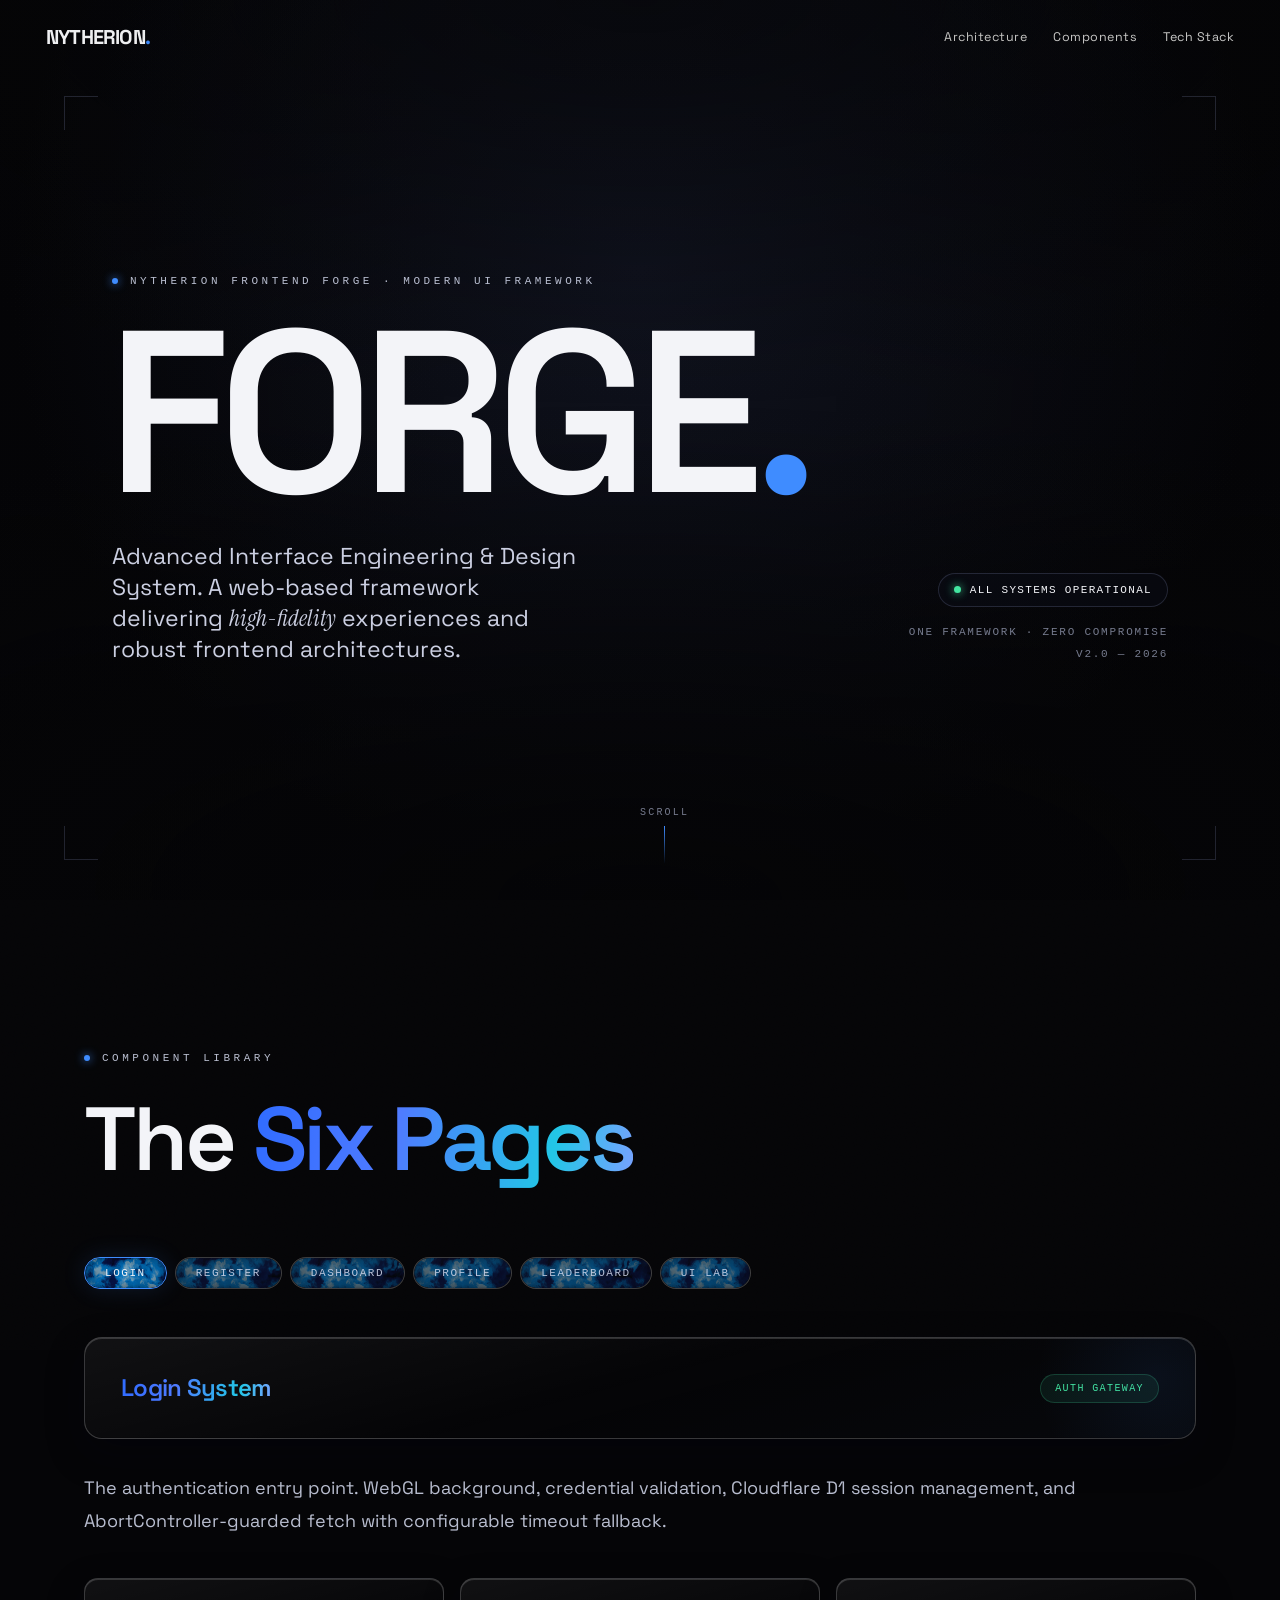
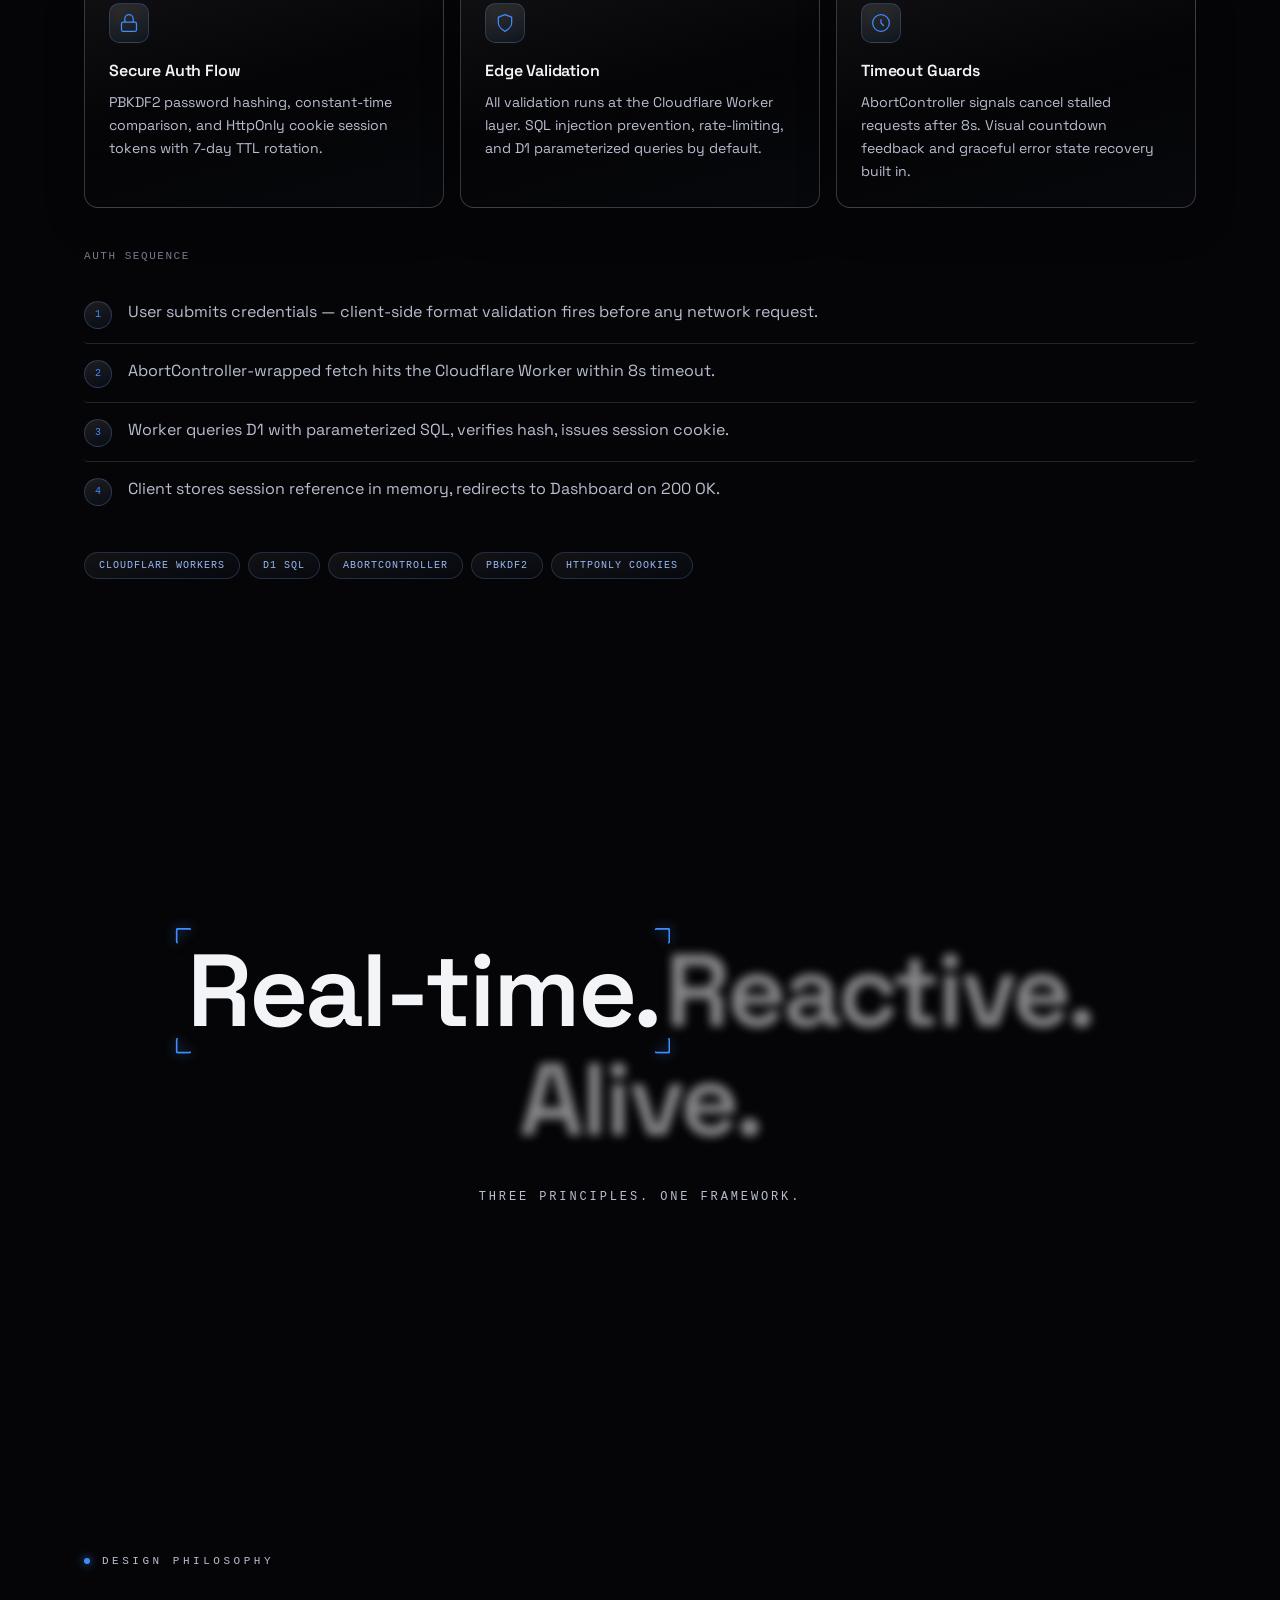
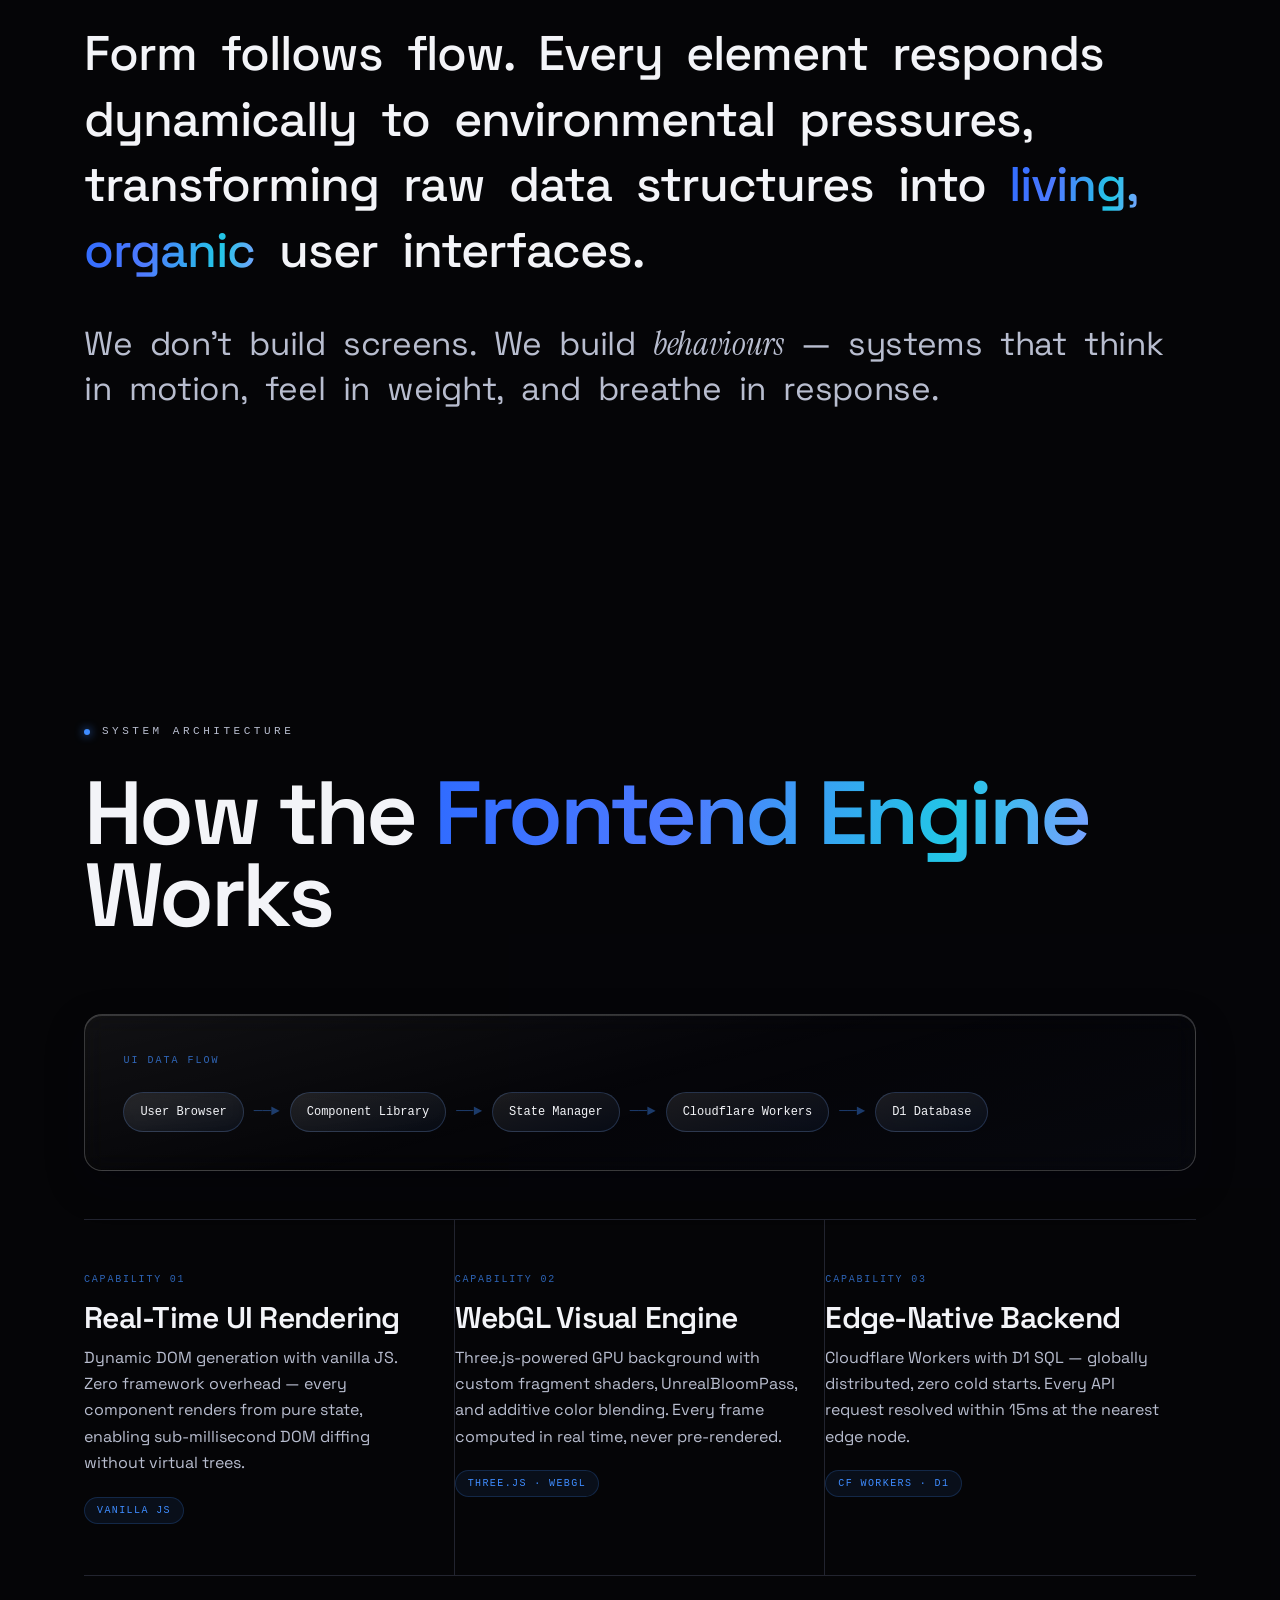
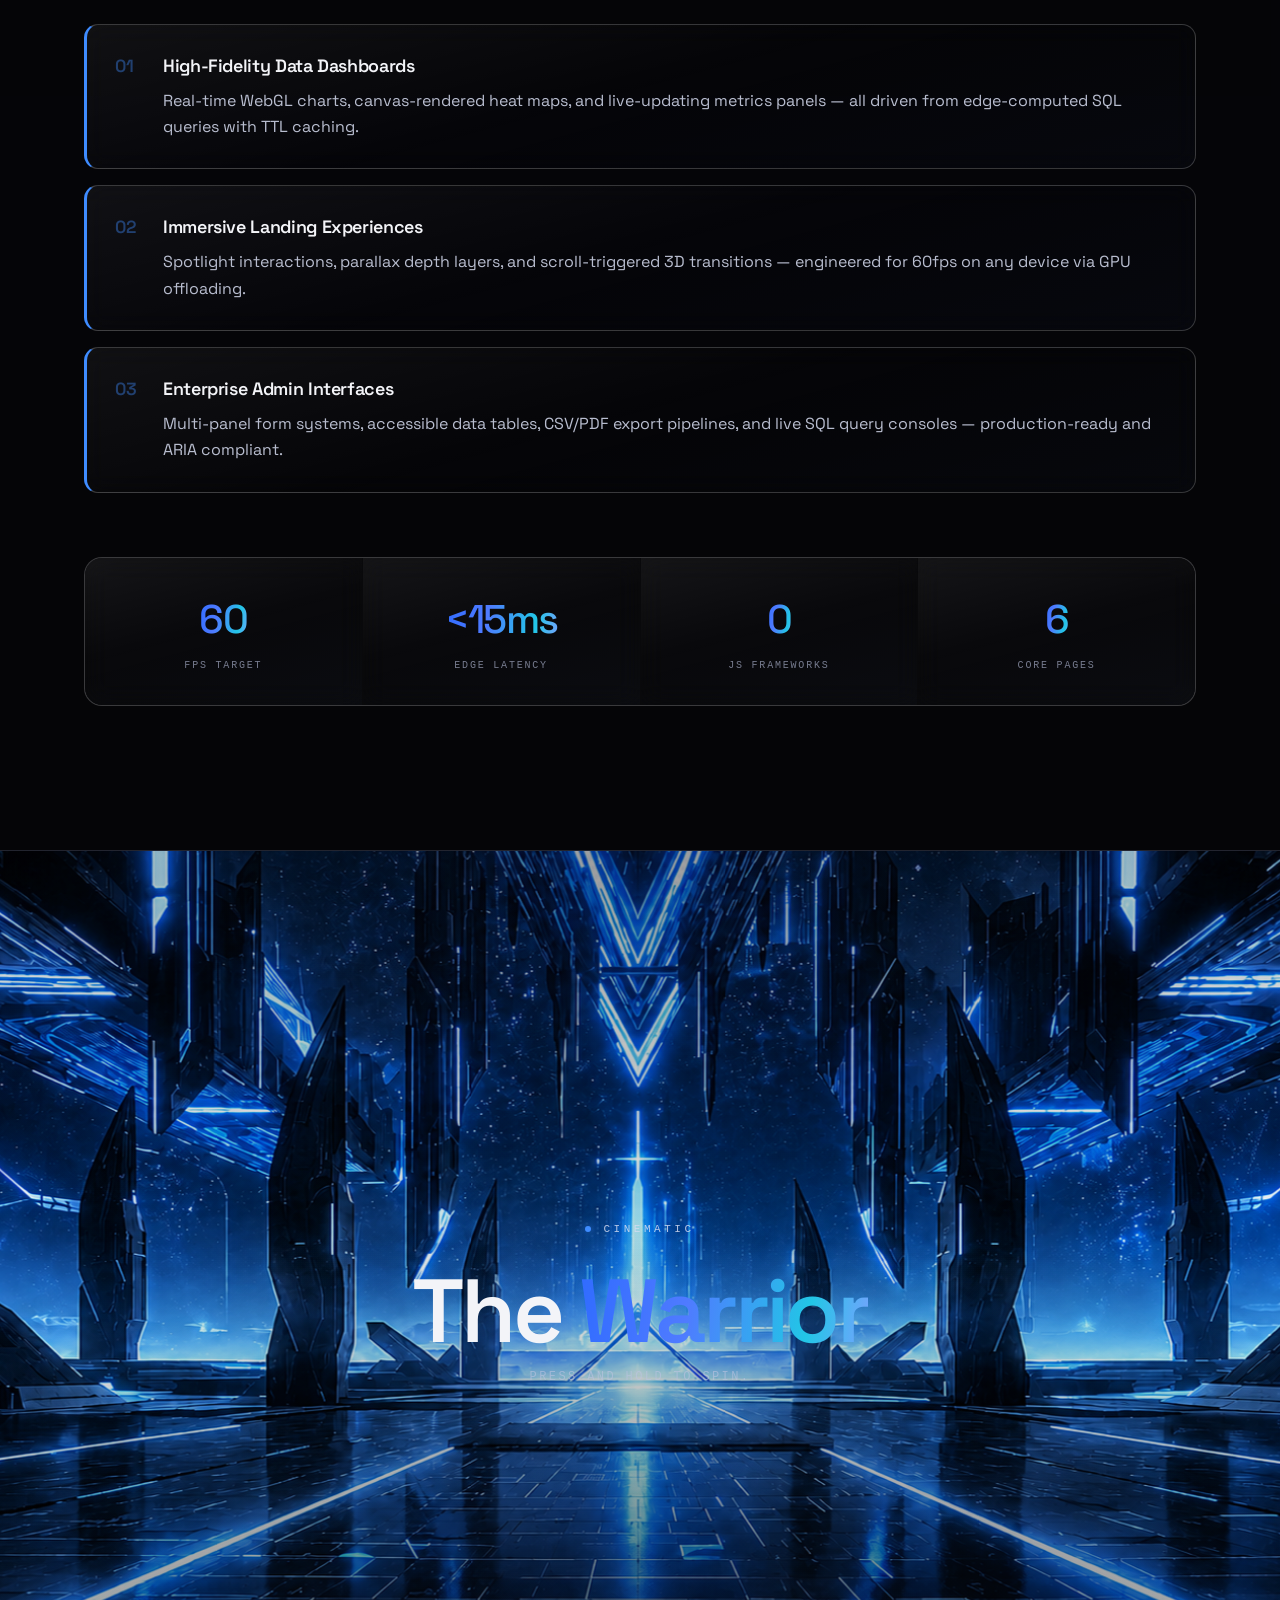
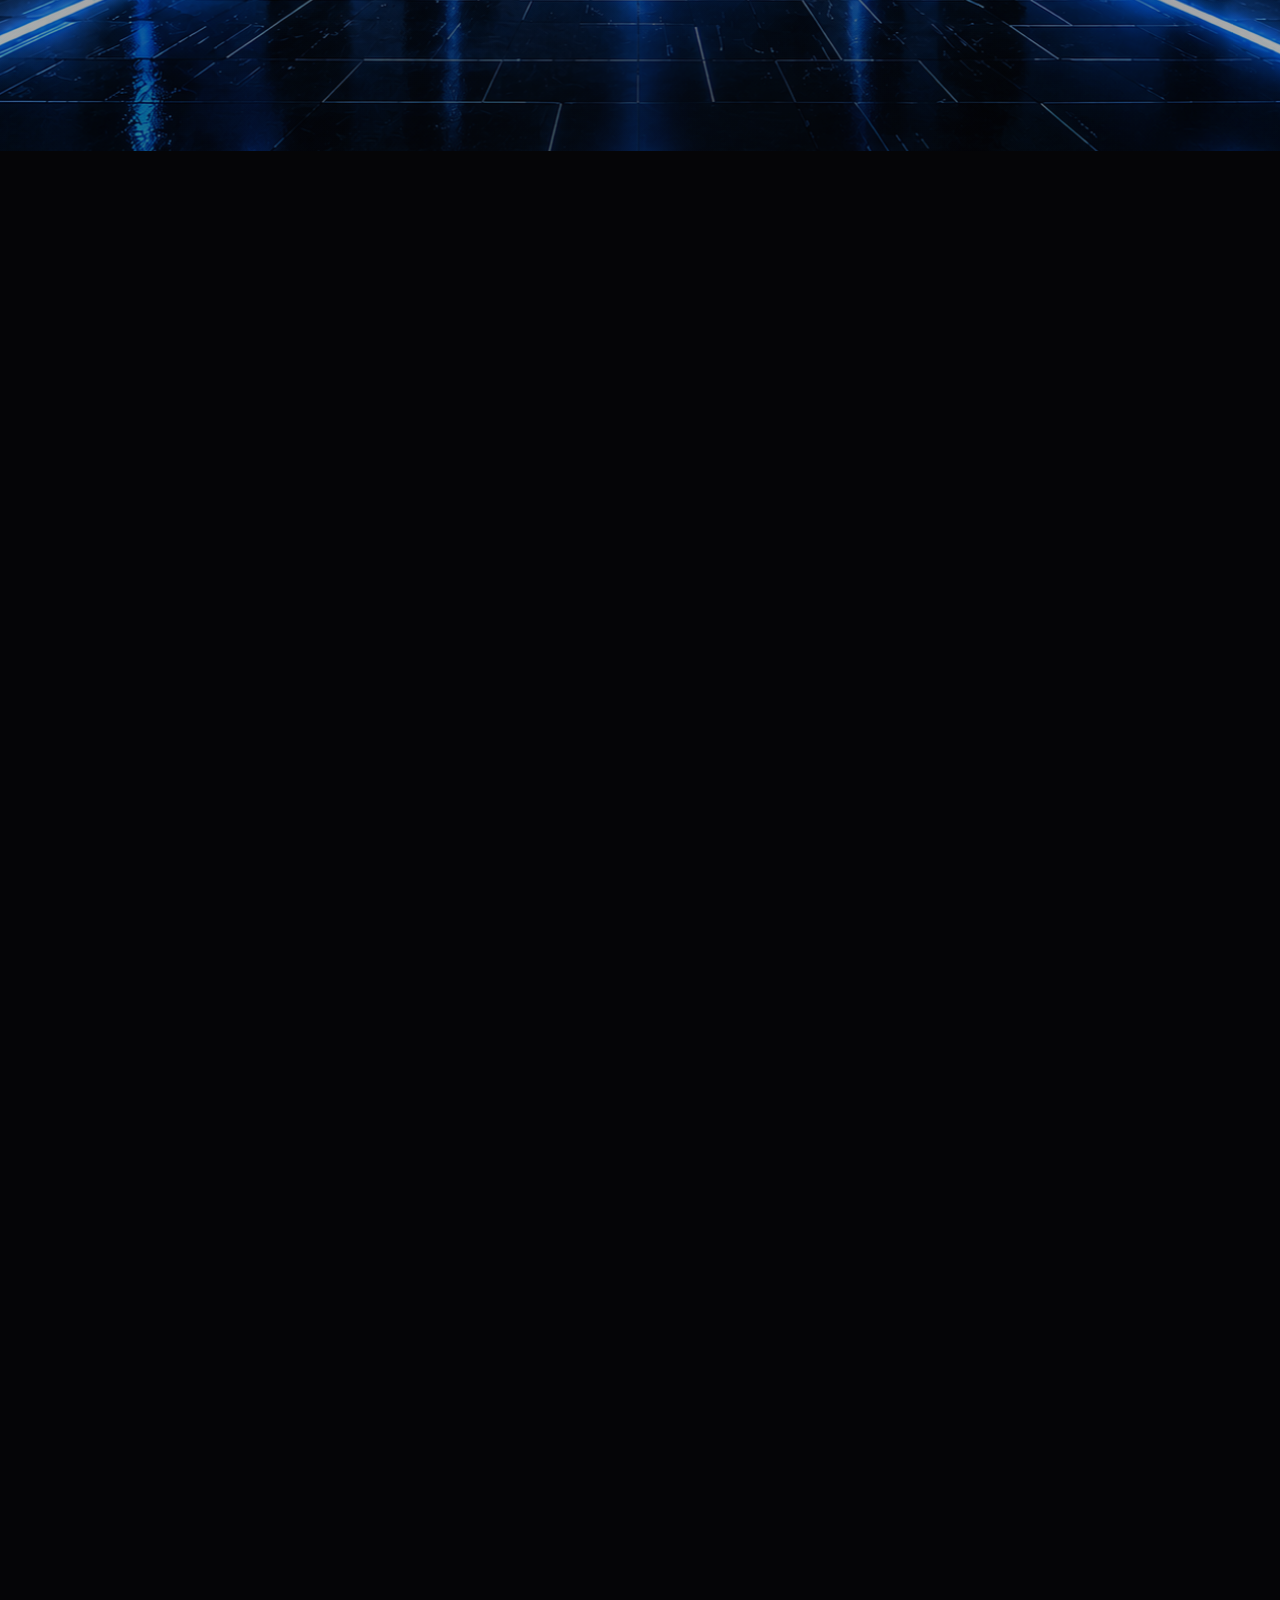
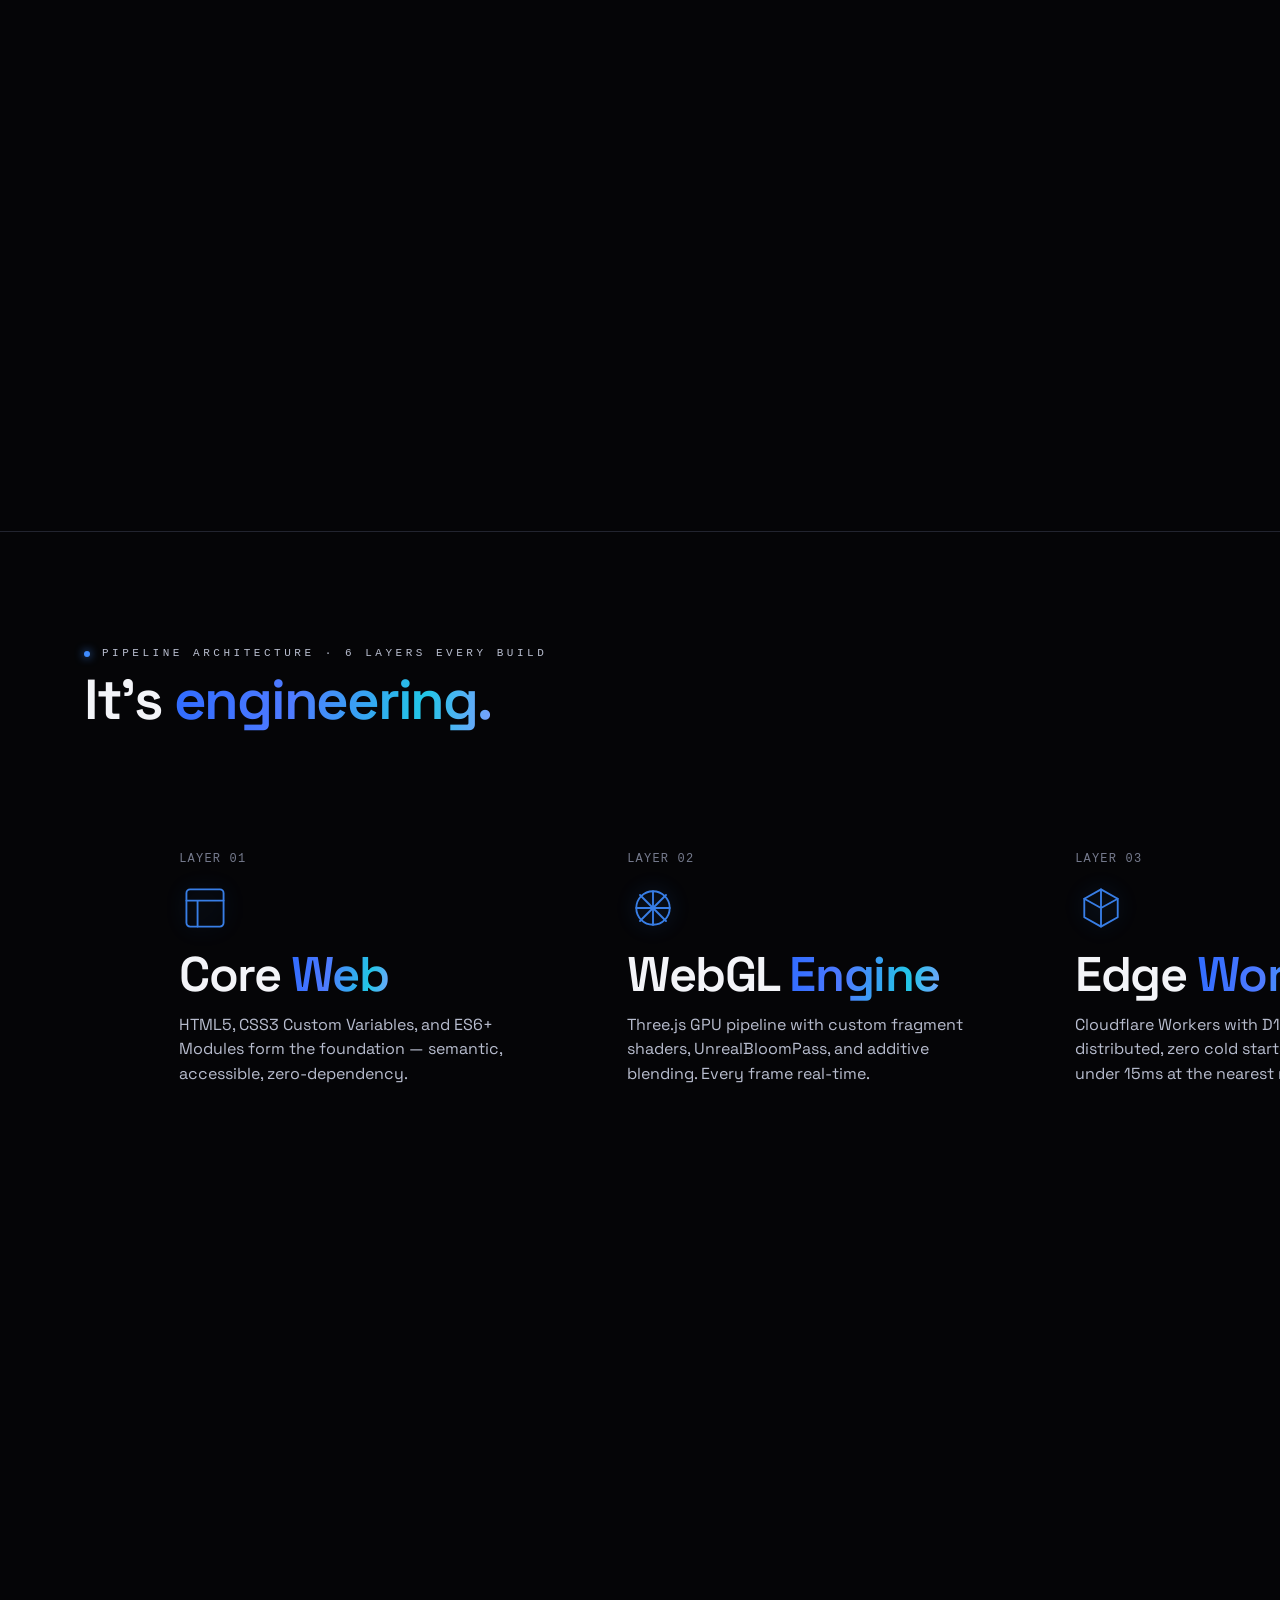
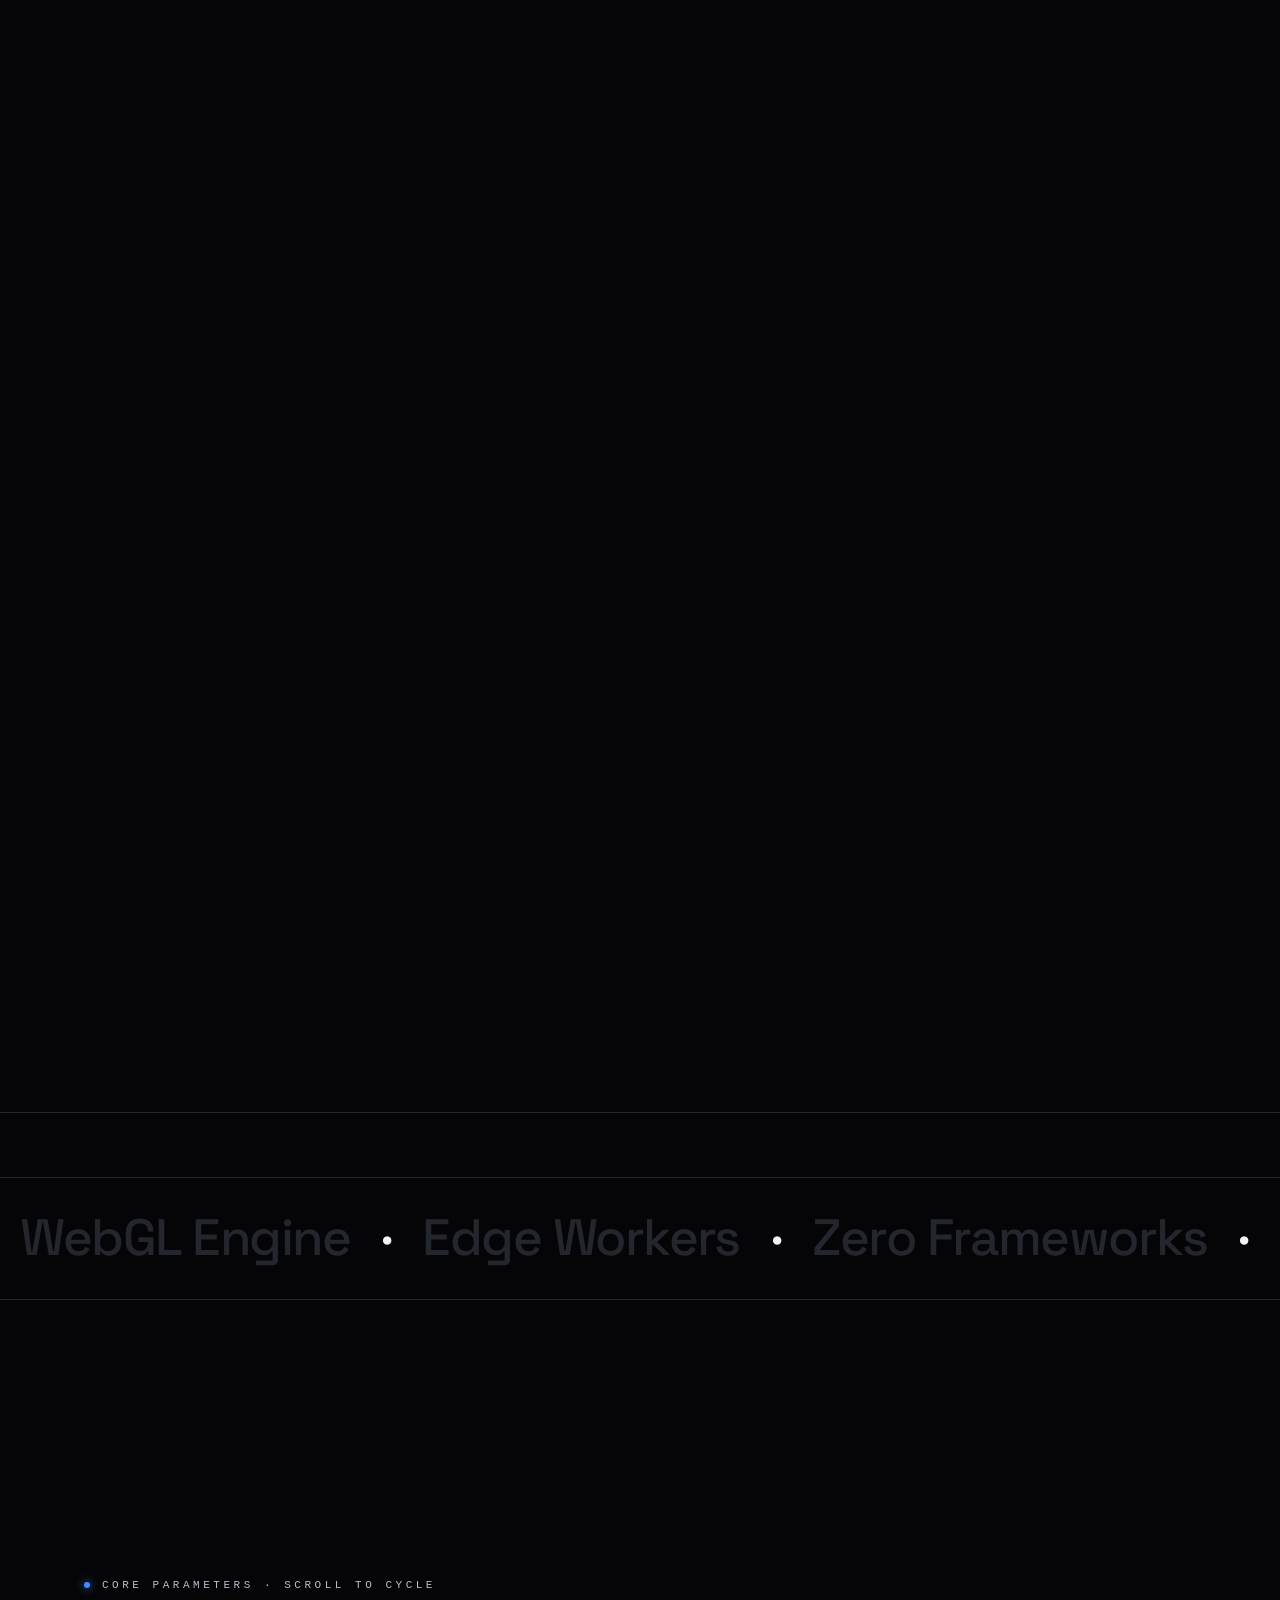
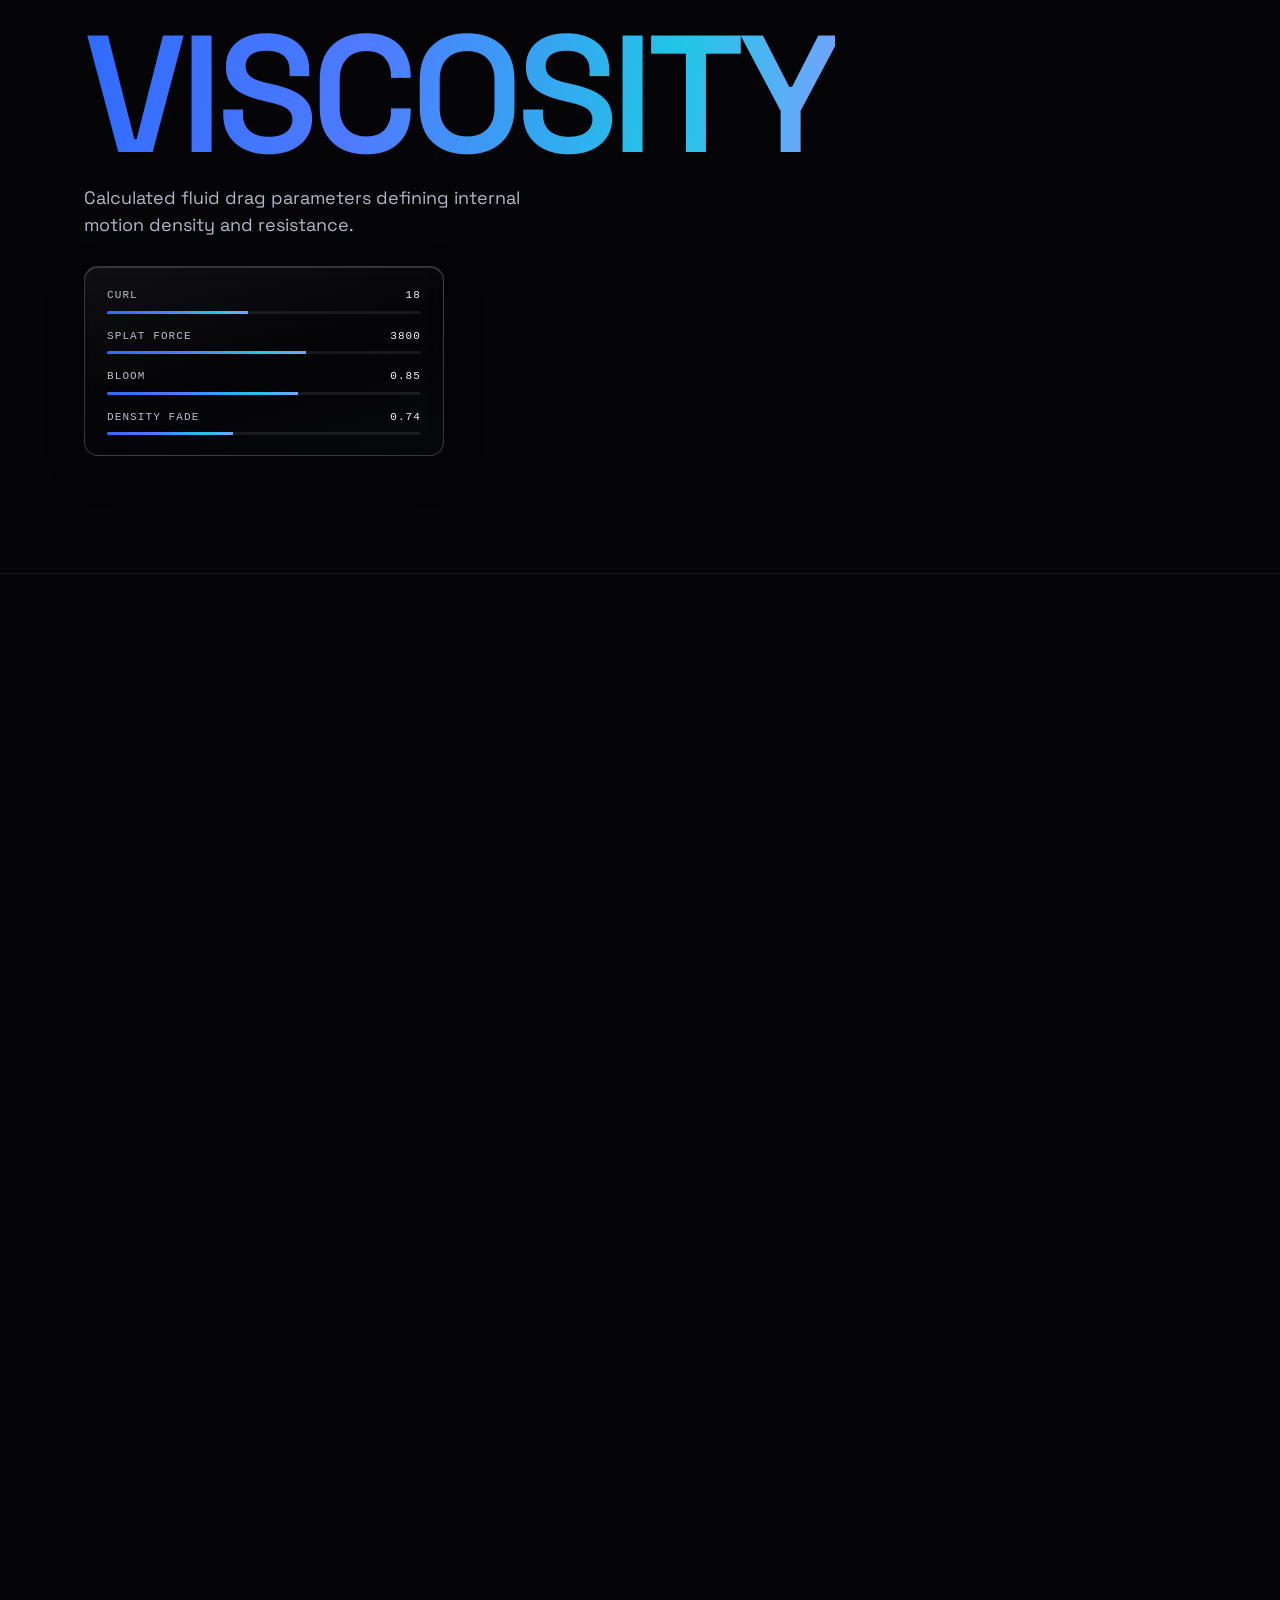
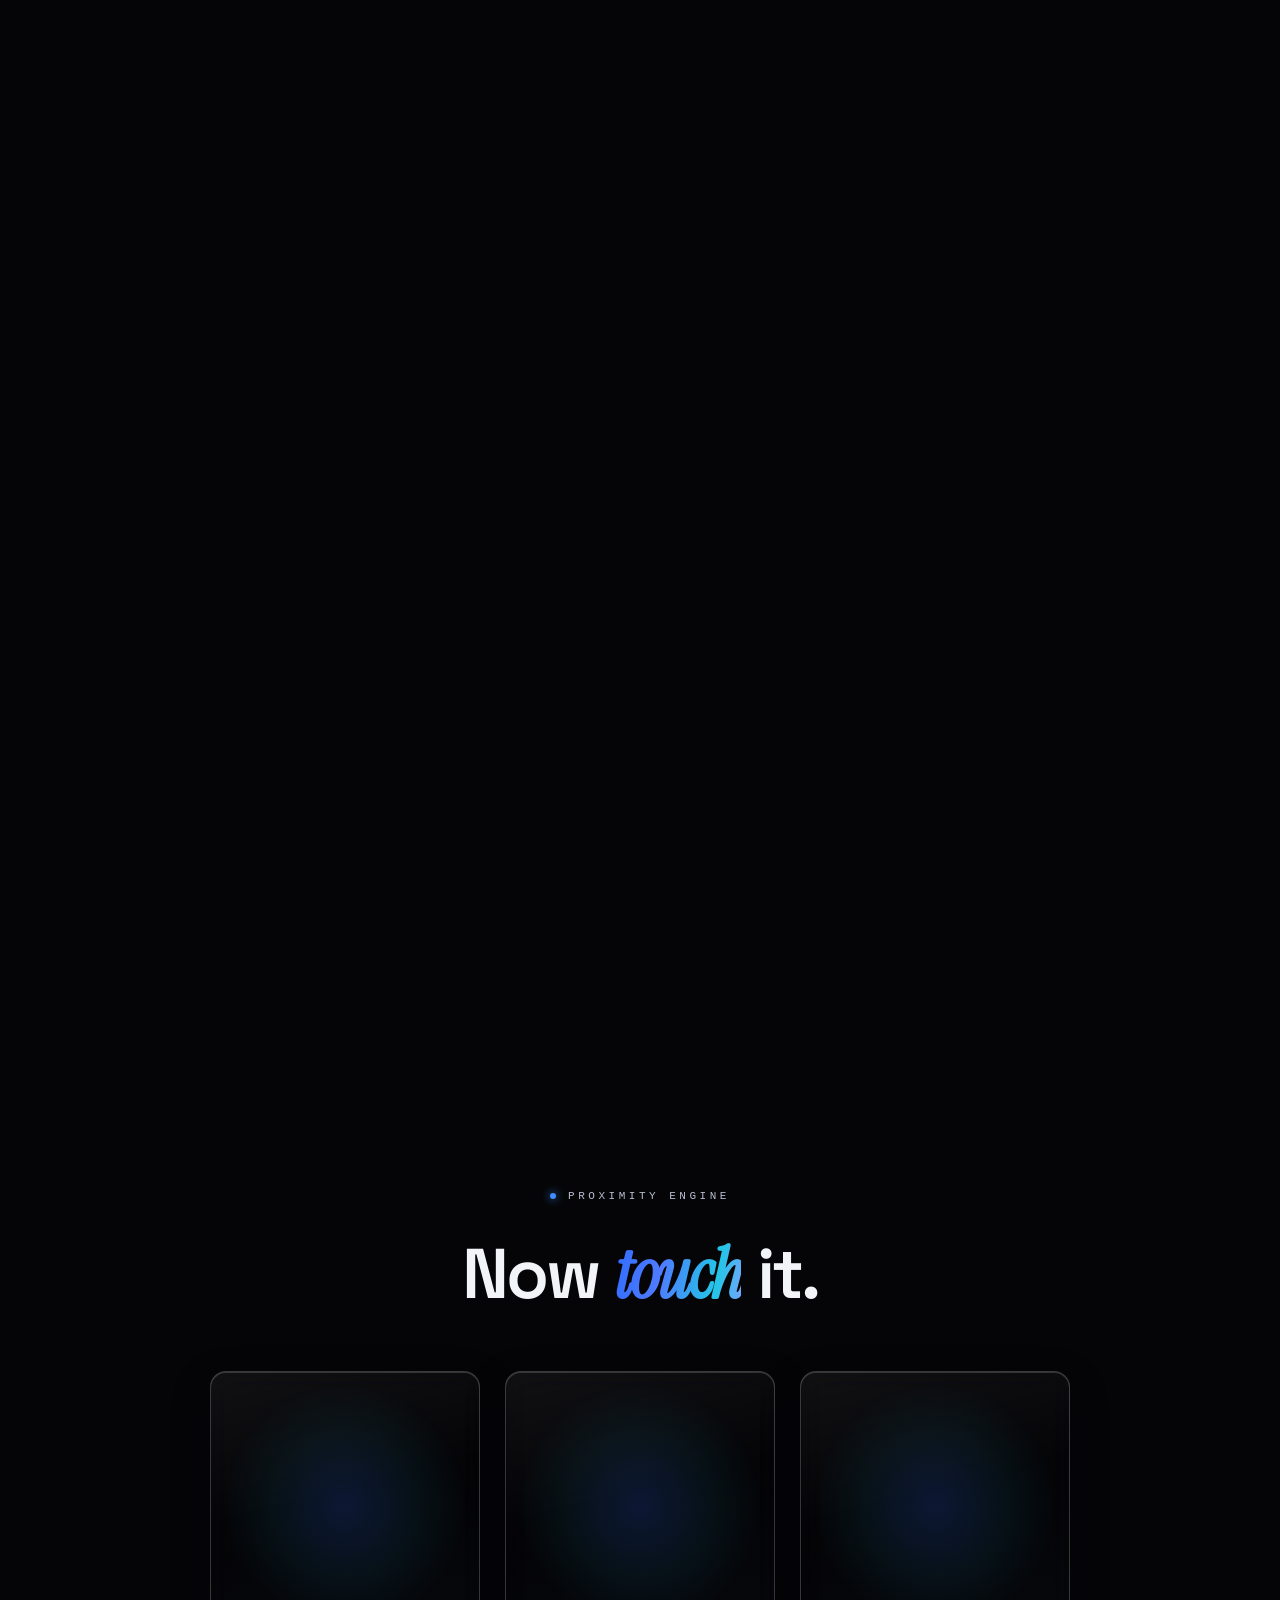
==== commit b15866ad: "Update About.html" ====
--- a/About.html
+++ b/About.html
@@ -135,7 +135,7 @@
   <div class="hero-content">
     <div class="wrap">
       <div class="eyebrow">NYTHERION FRONTEND FORGE · Modern UI Framework</div>
-      <h1>FORGE<span class="d">.</span></h1>
+      <h1><span class="glitch-text" data-text="FORGE"><span class="g-base">FORGE</span></span><span class="d">.</span></h1>
       <div class="sub">
         <div class="lede">Advanced Interface Engineering &amp; Design System. A web-based framework delivering <em>high-fidelity</em> experiences and robust frontend architectures.</div>
         <div style="display:flex;flex-direction:column;align-items:flex-end;gap:14px;">
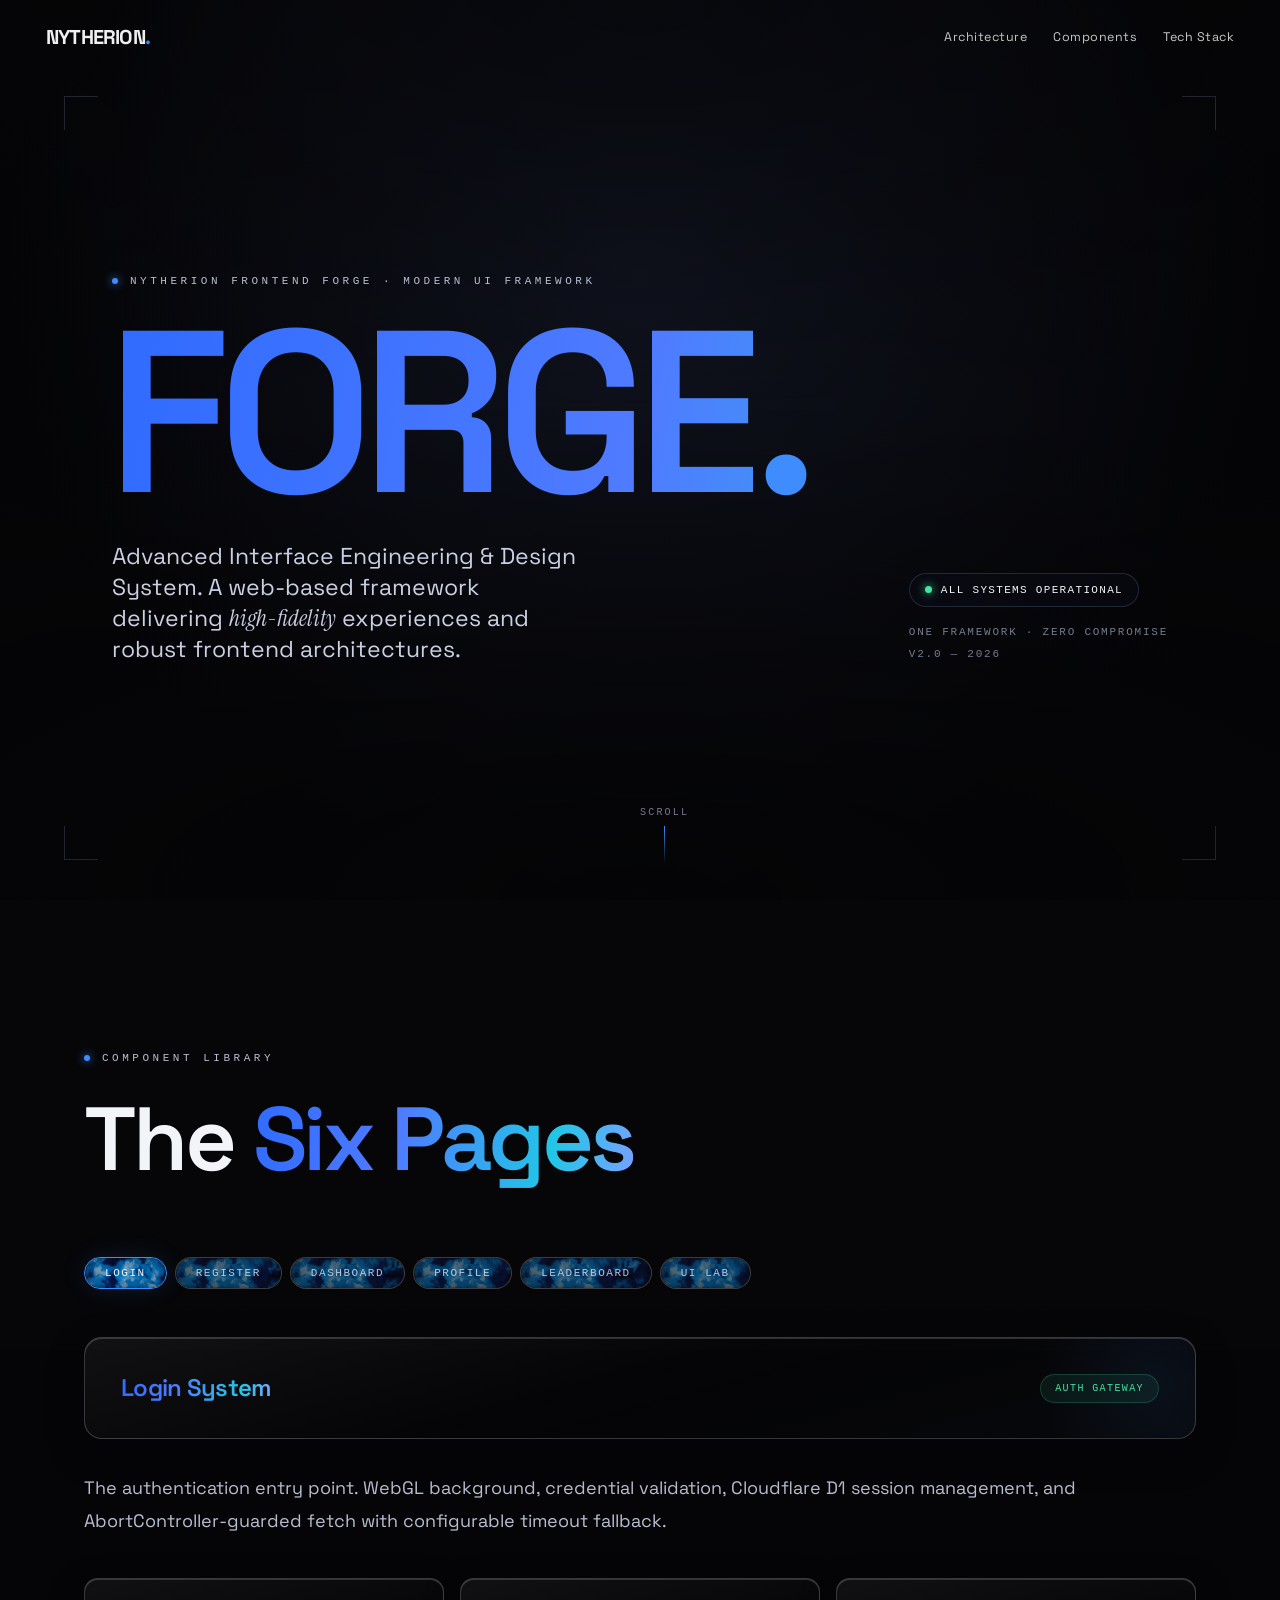
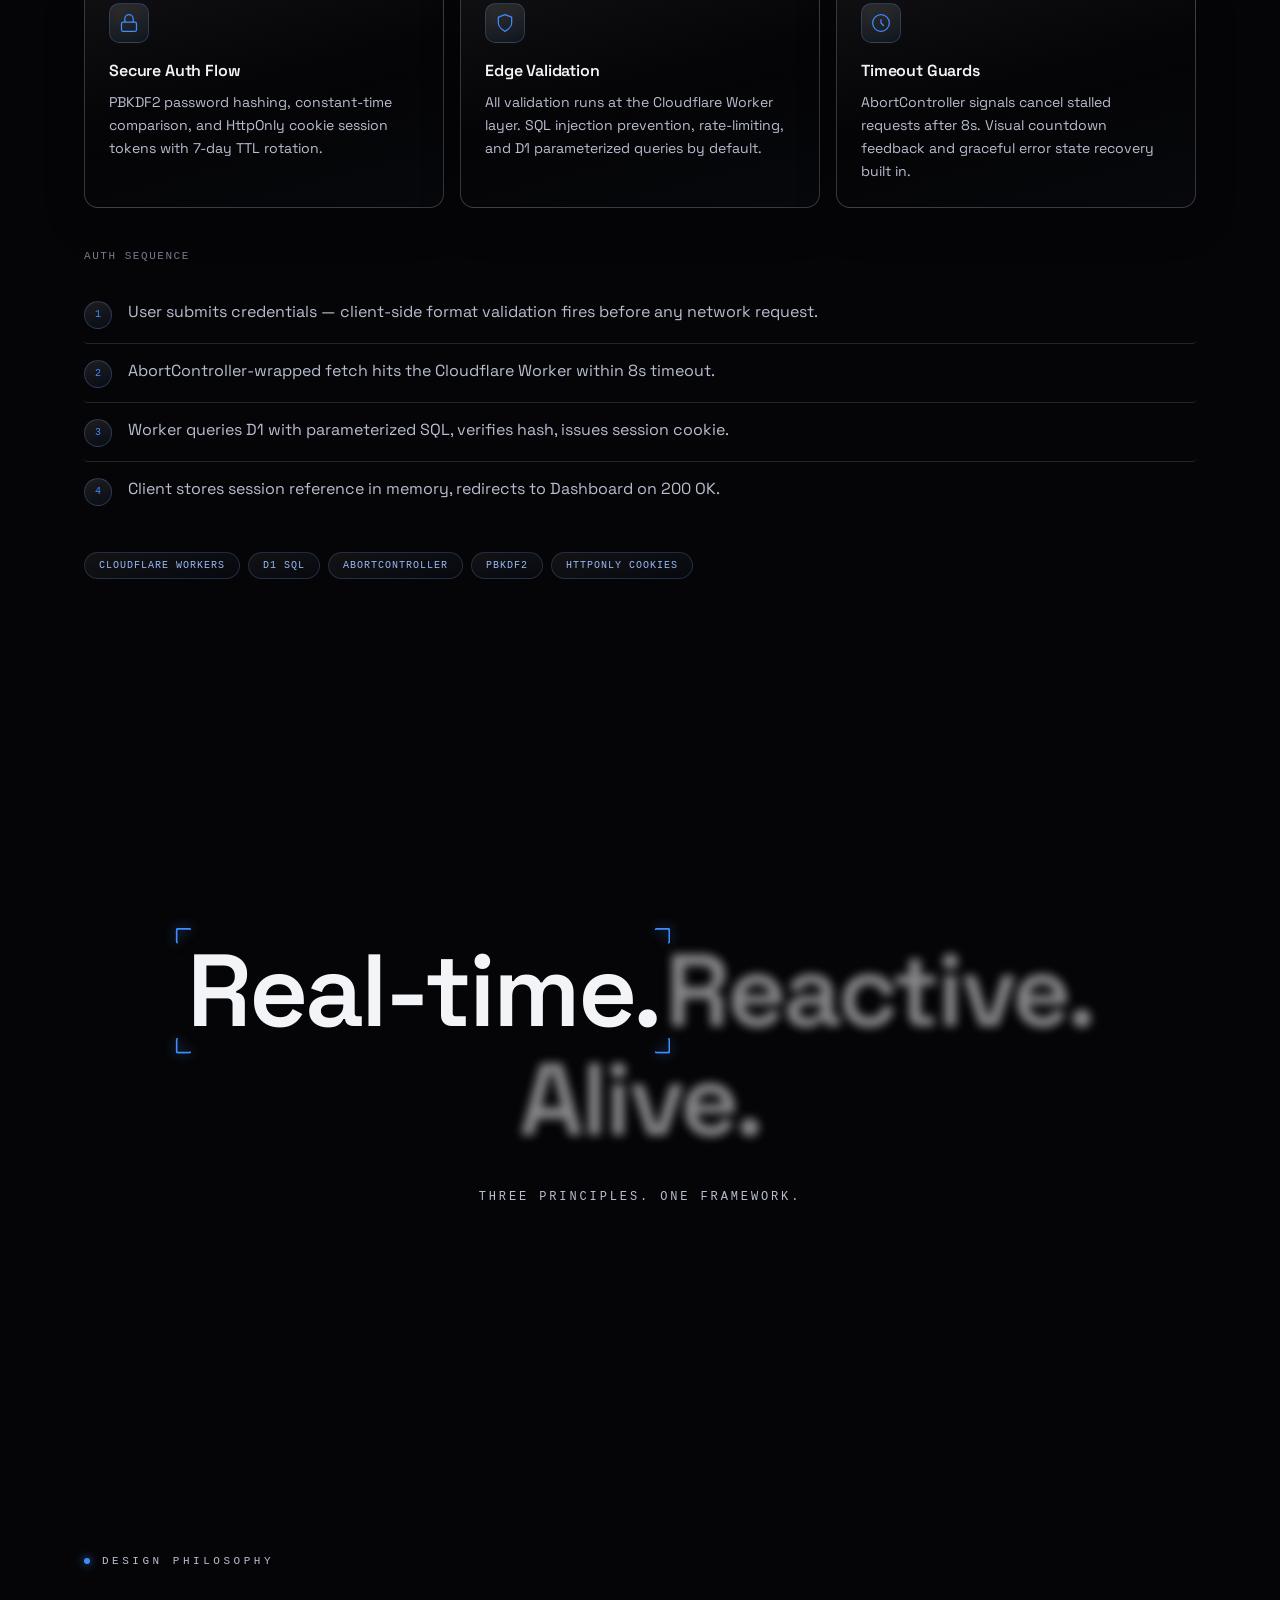
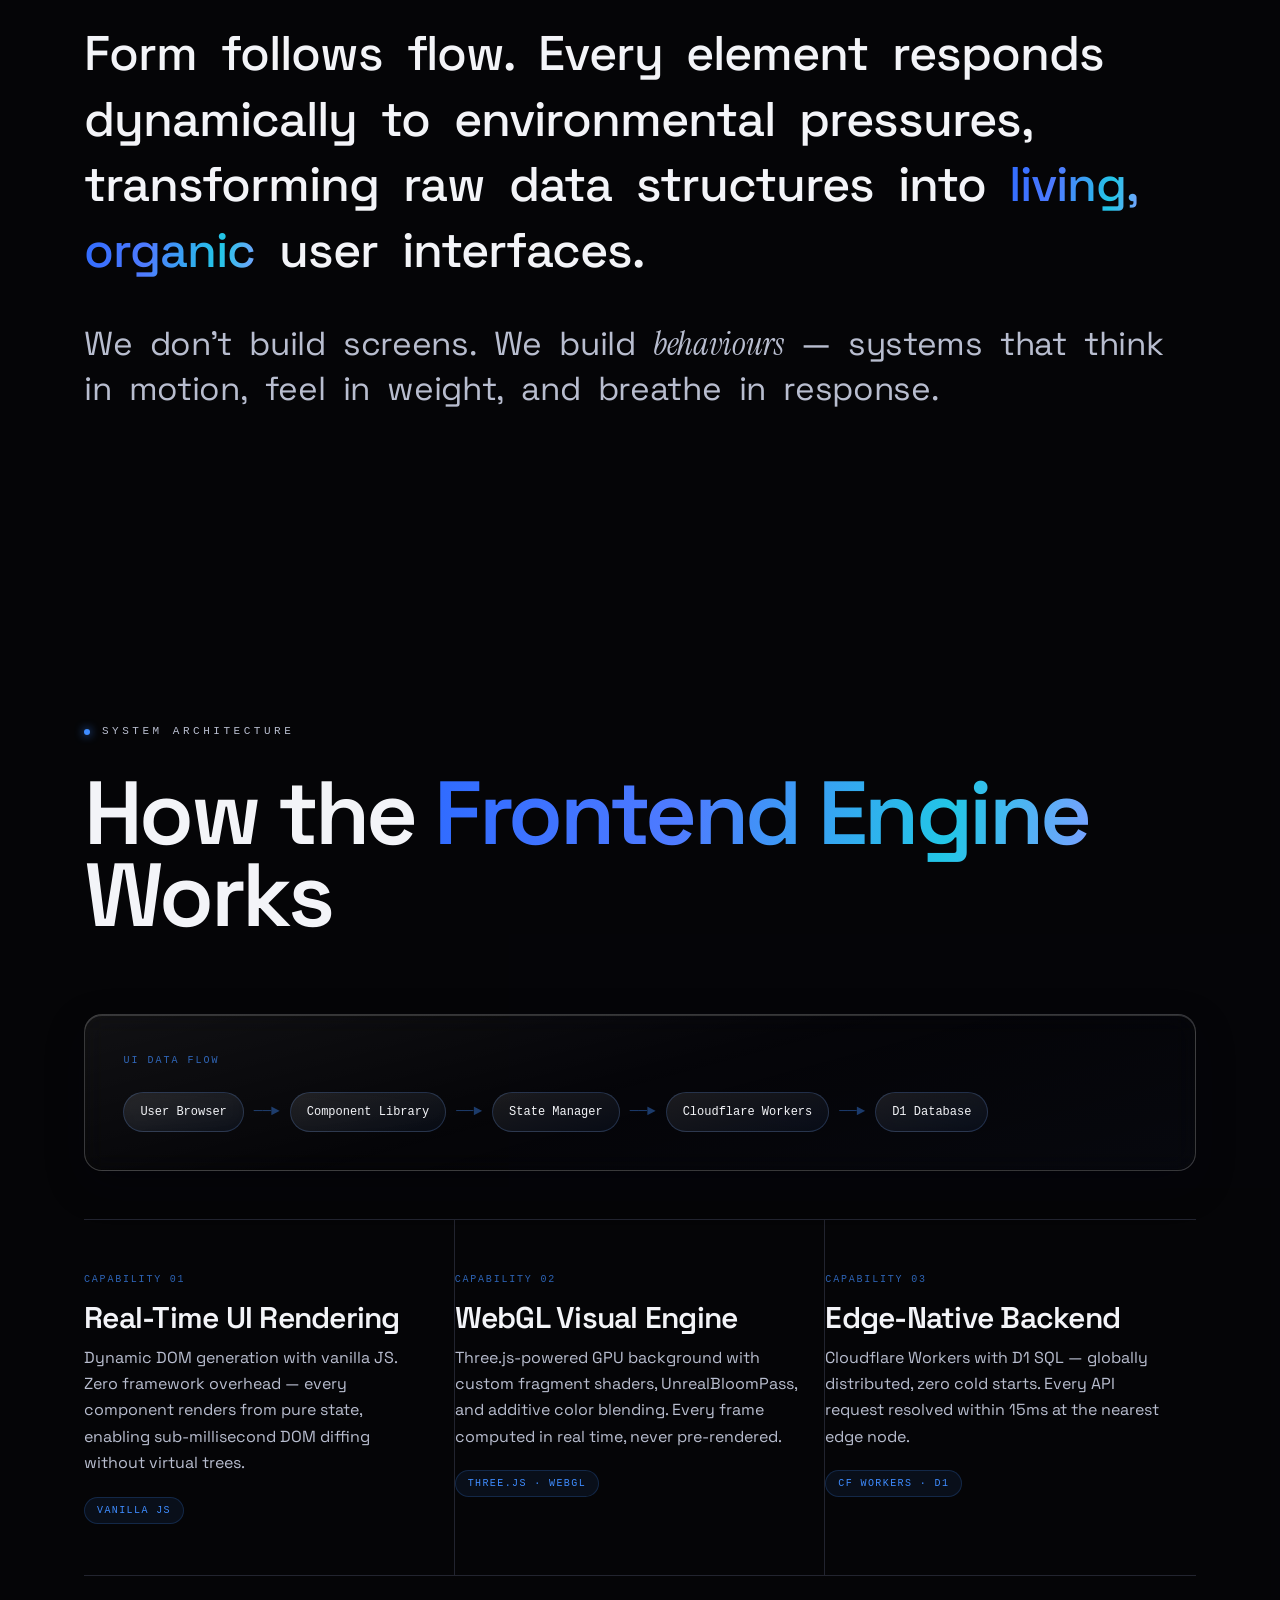
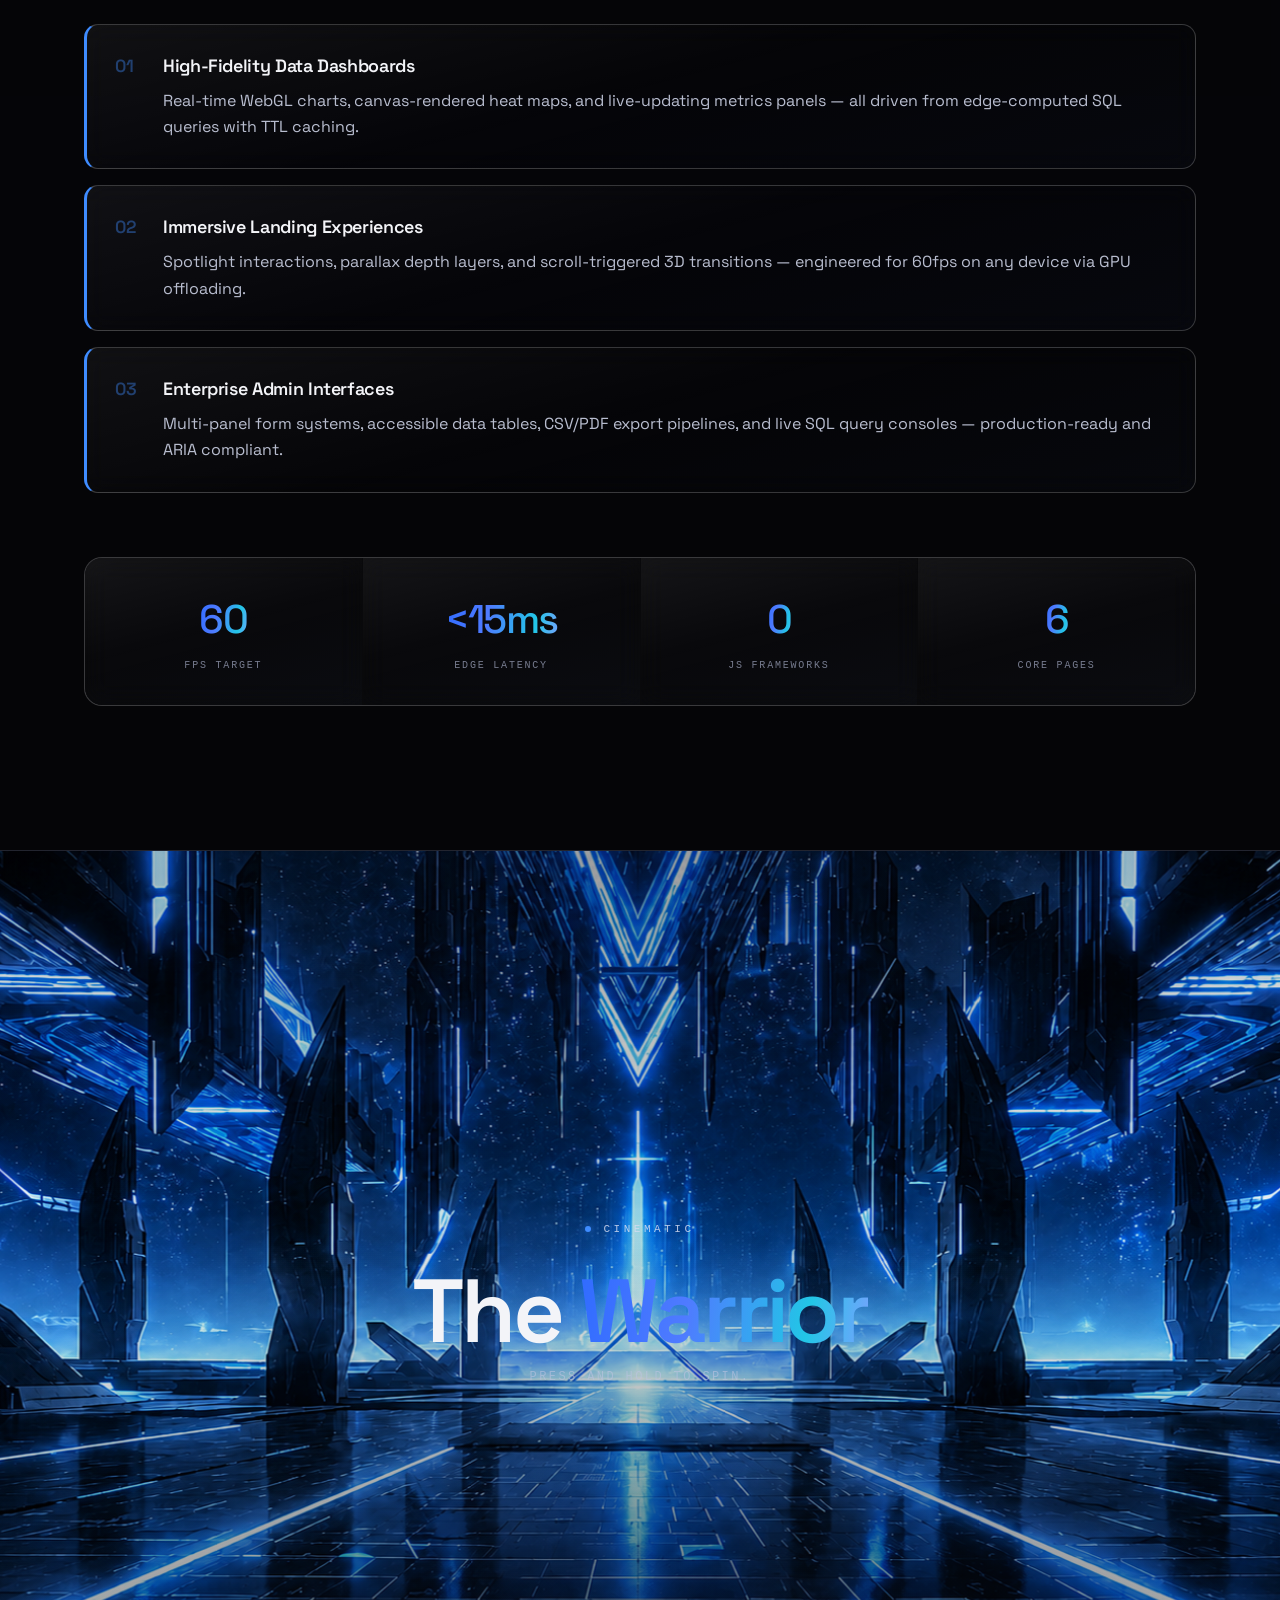
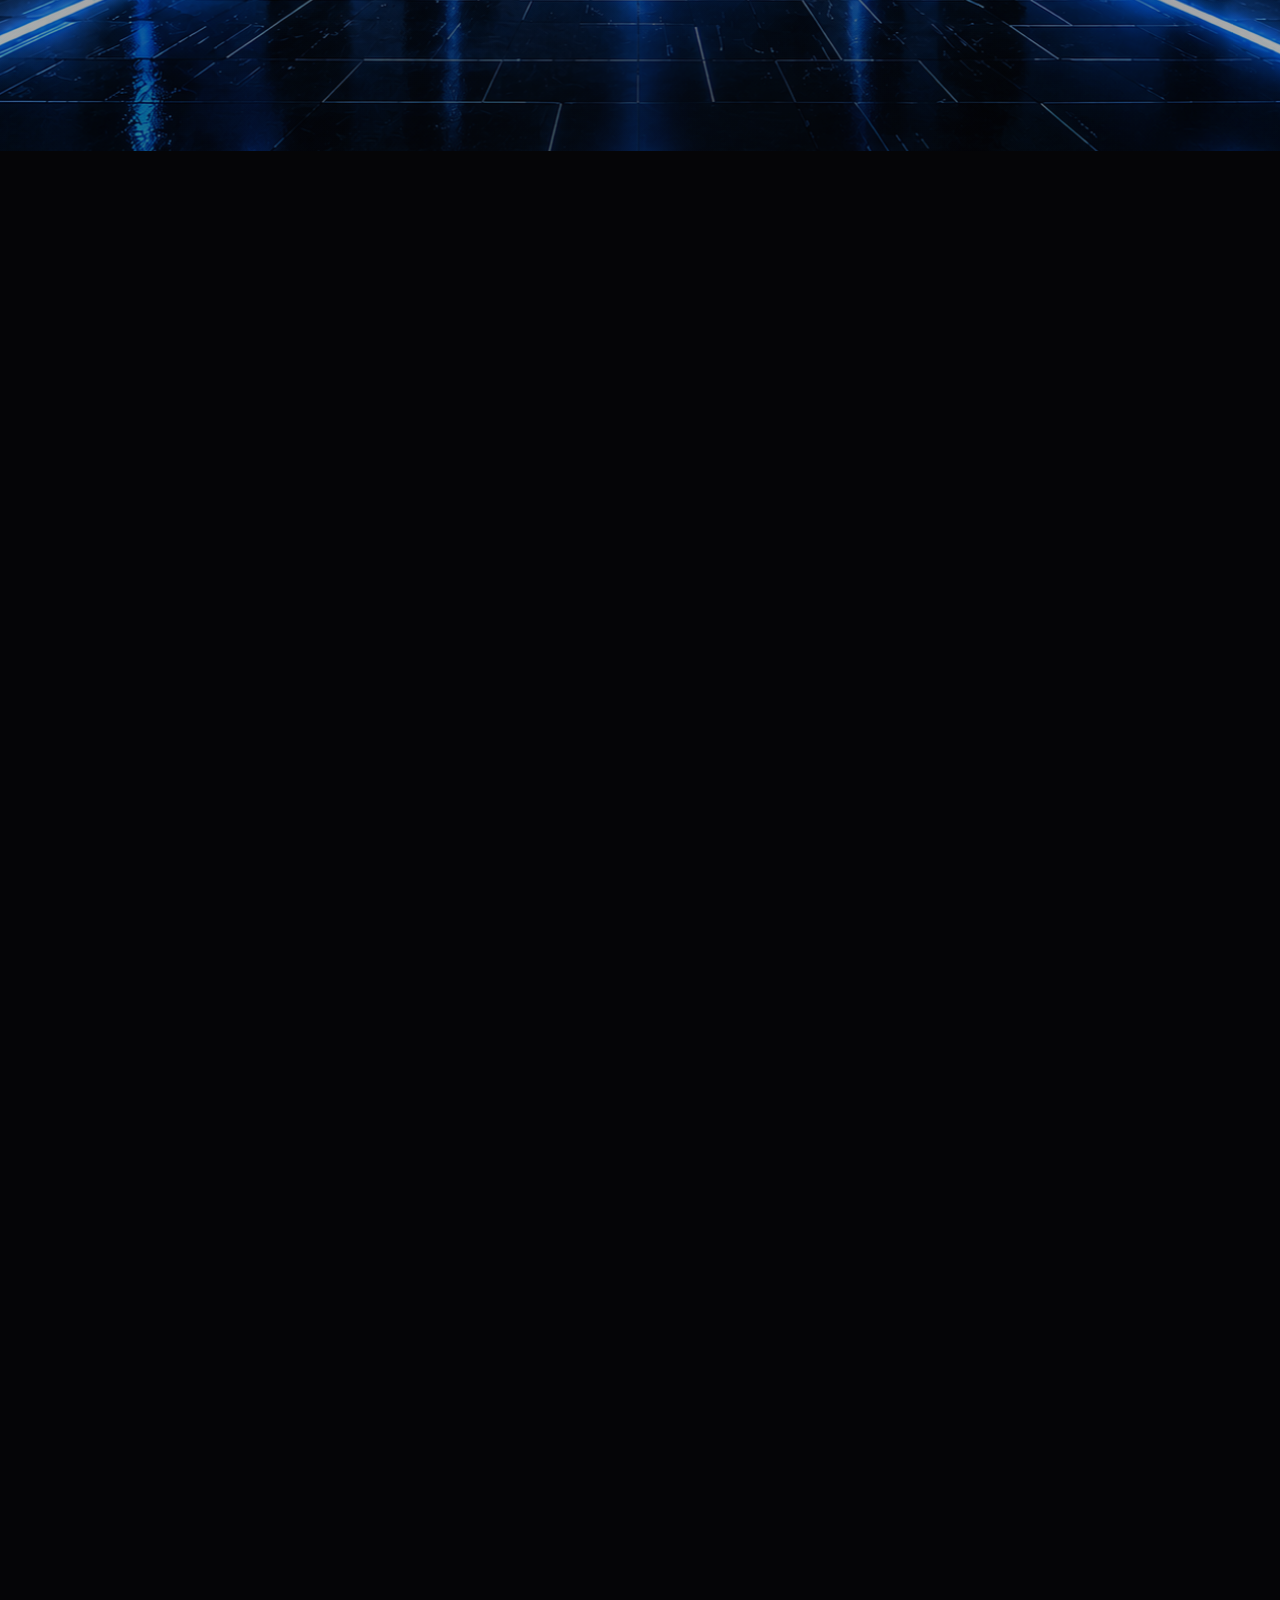
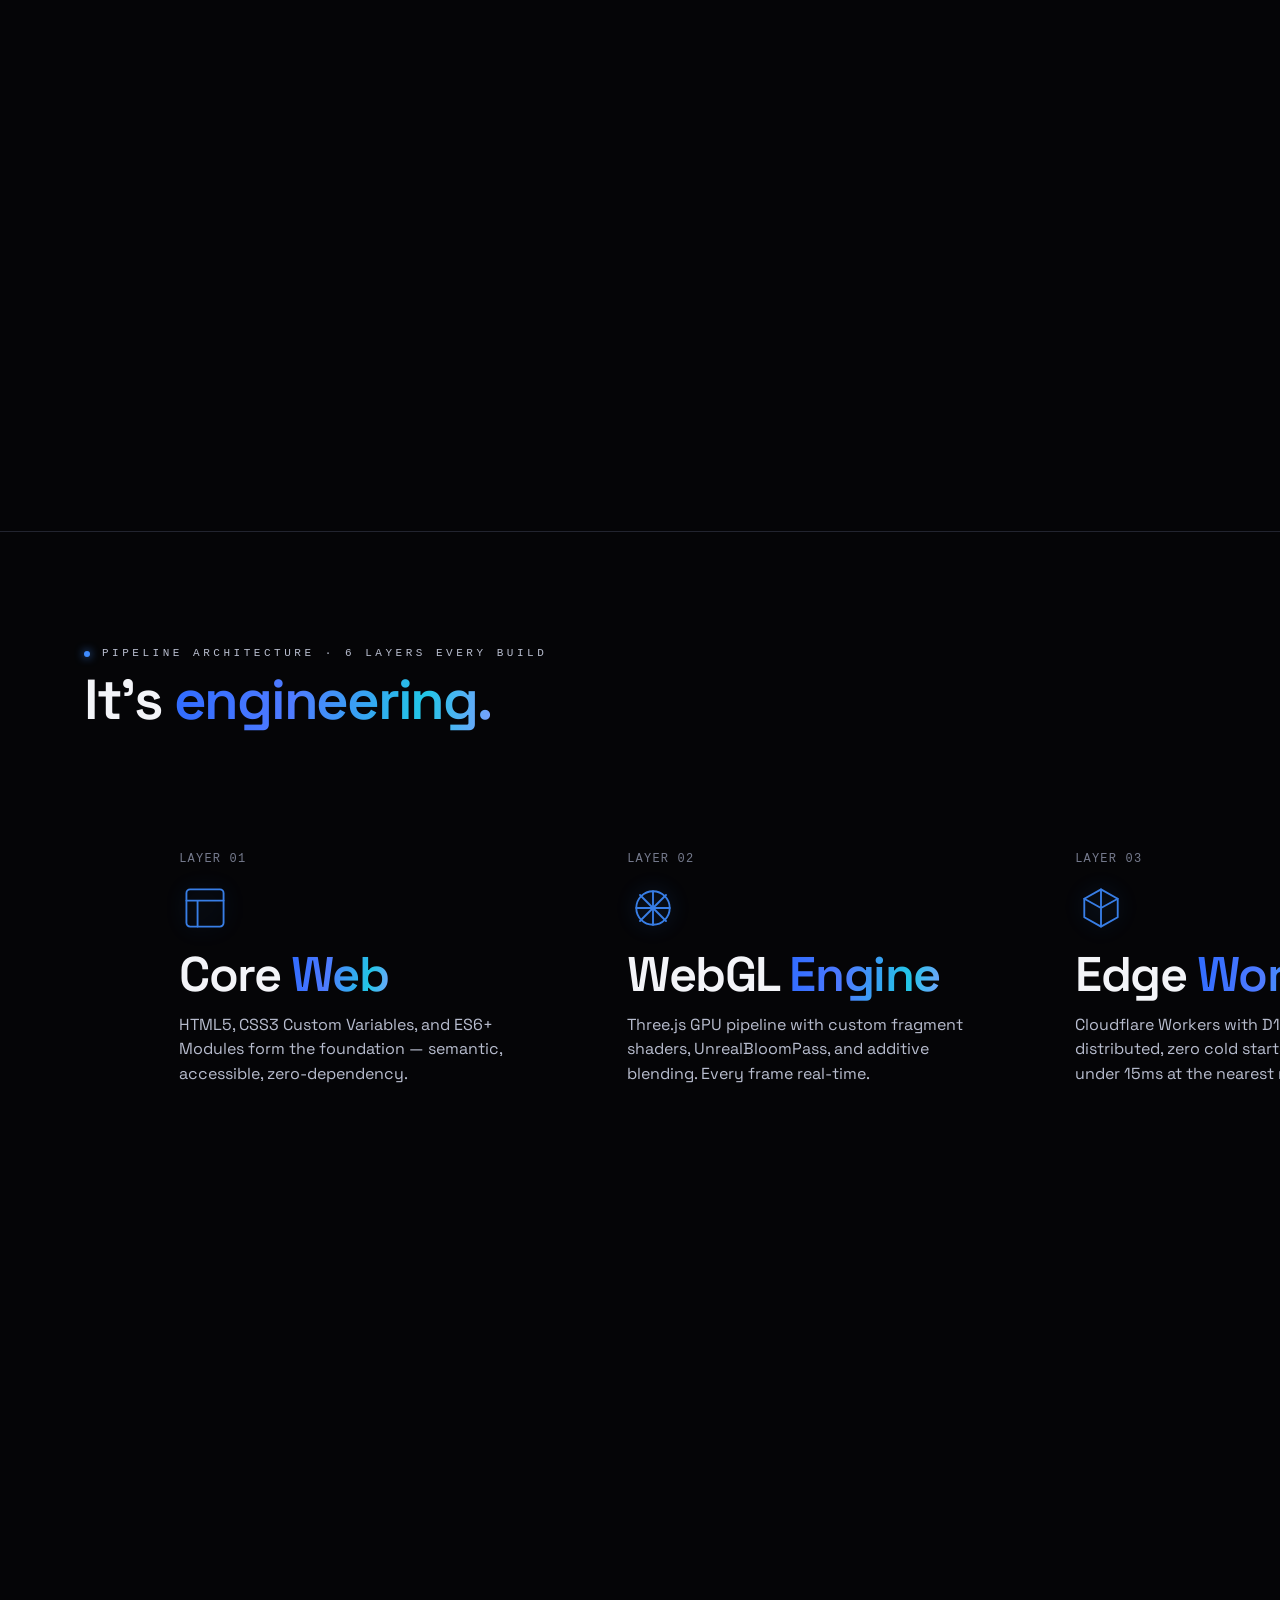
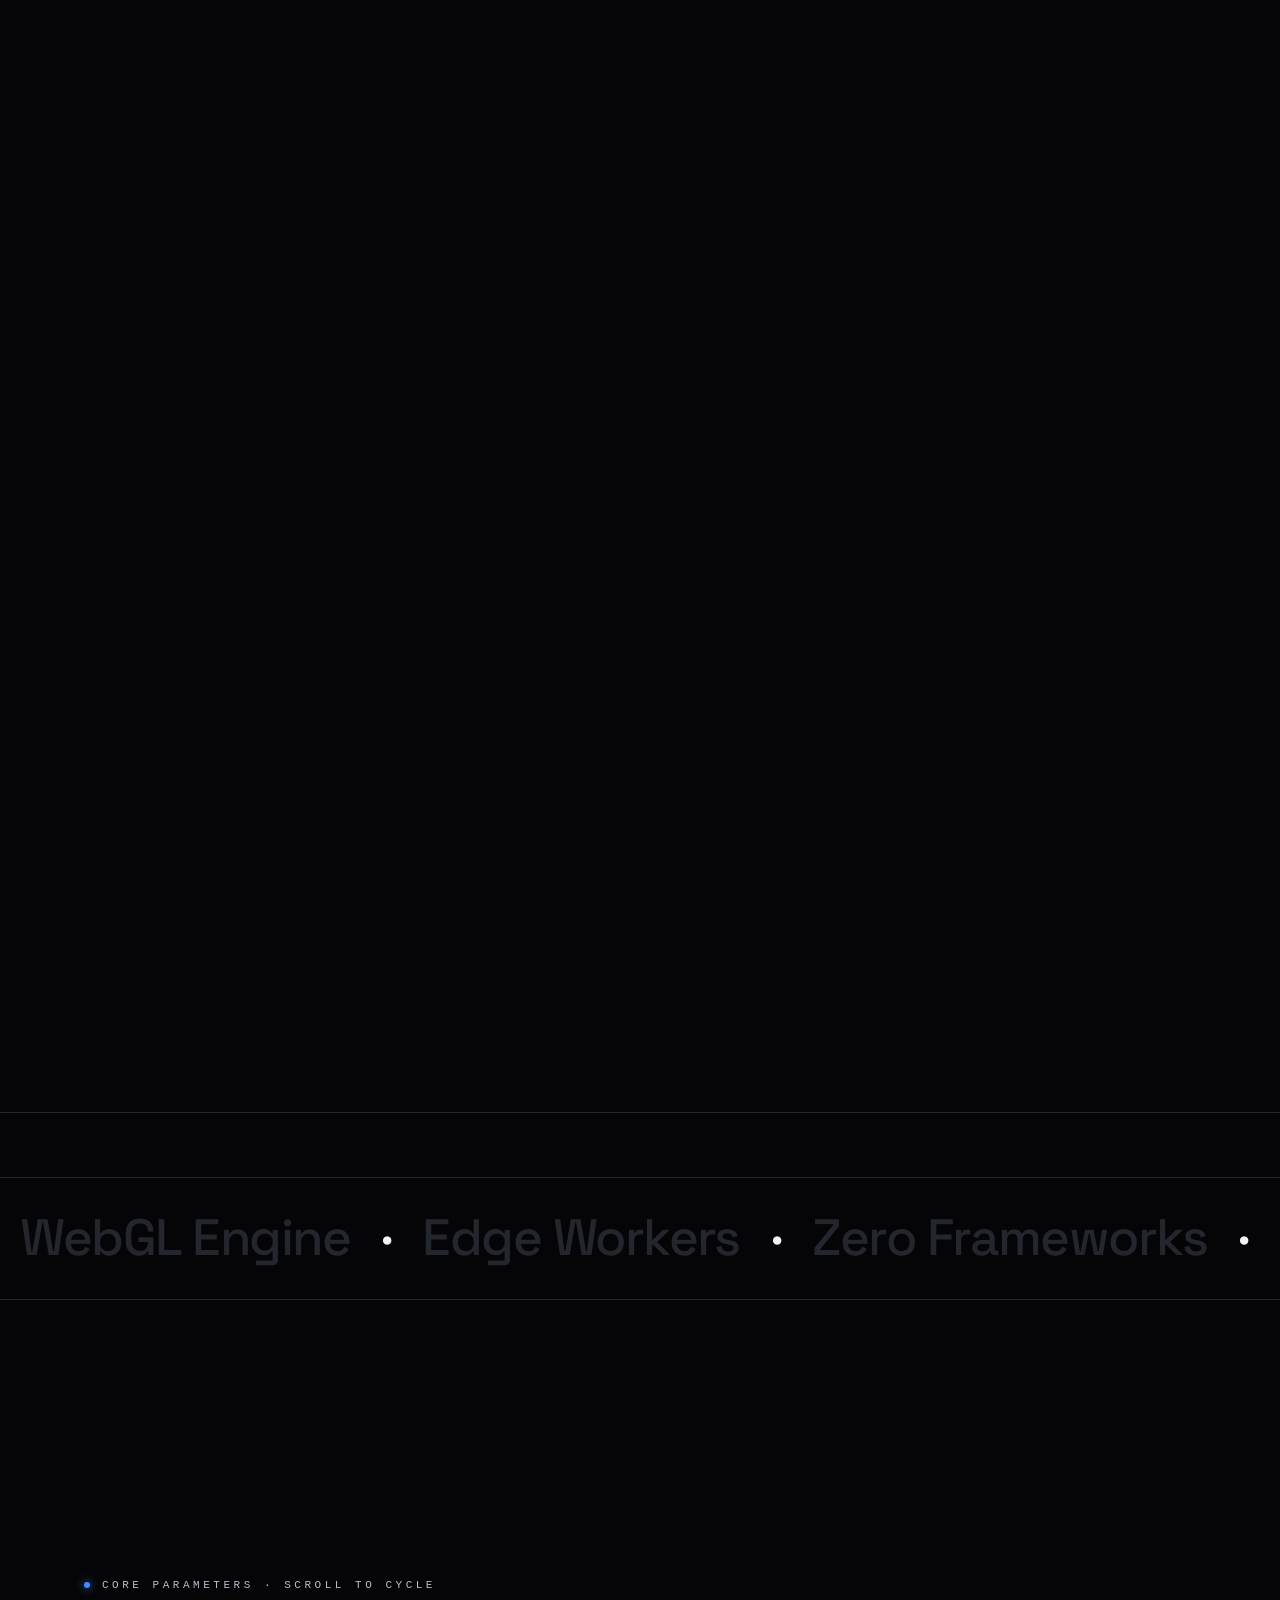
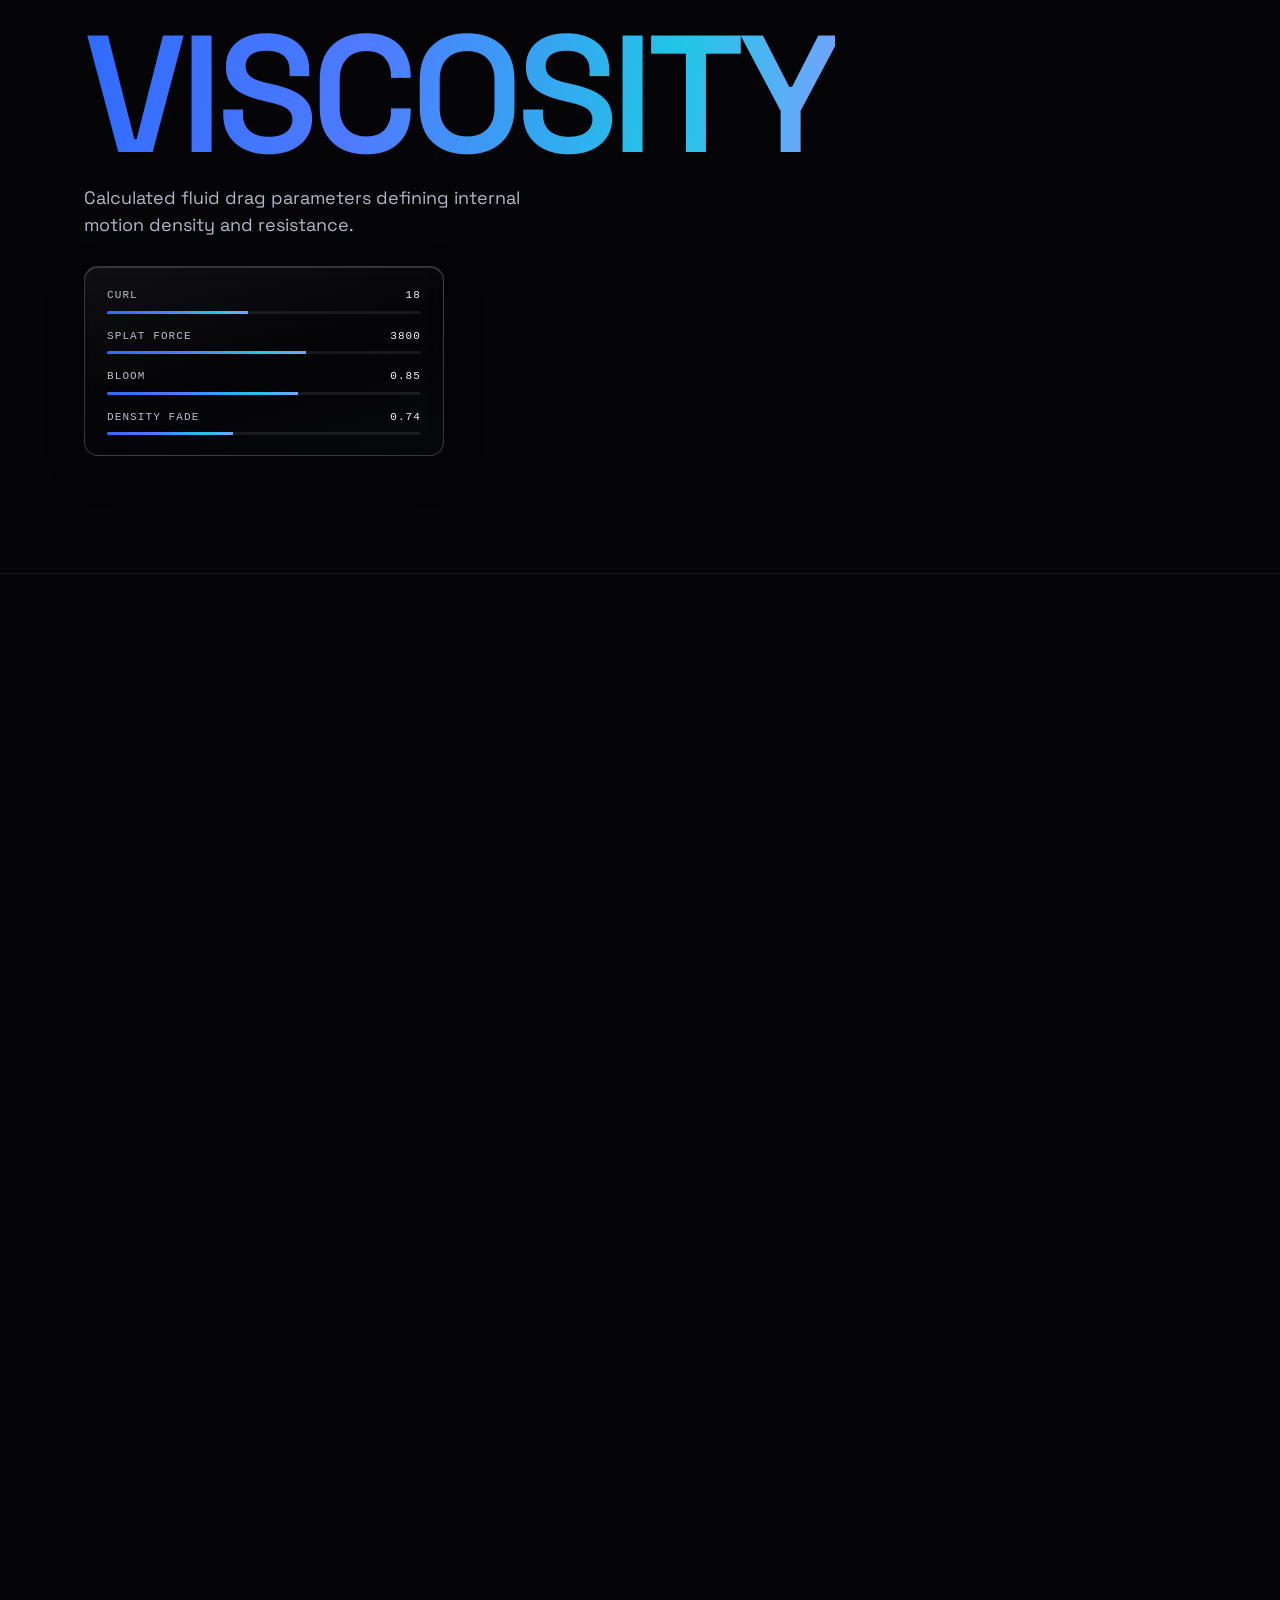
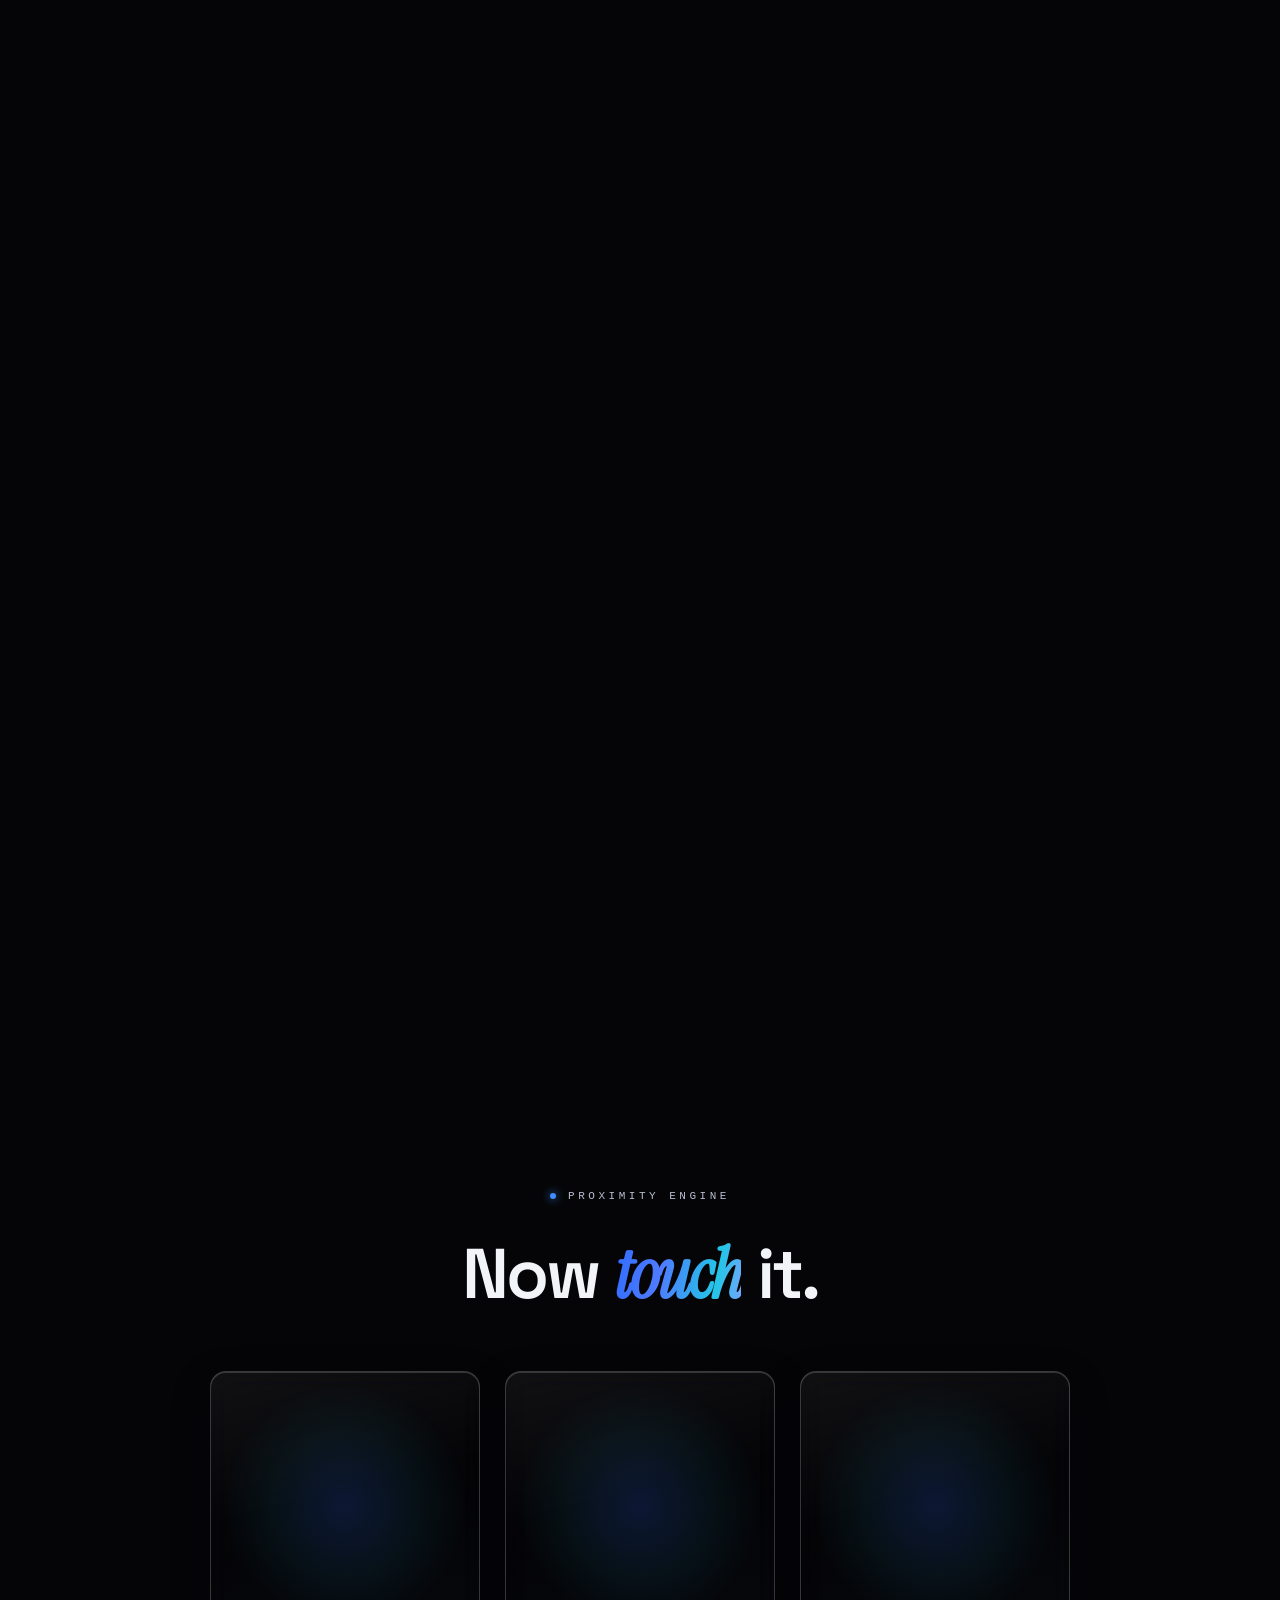
==== commit fb4edf4e: "Update About.html" ====
--- a/About.html
+++ b/About.html
@@ -138,9 +138,9 @@
       <h1><span class="glitch-text" data-text="FORGE"><span class="g-base">FORGE</span></span><span class="d">.</span></h1>
       <div class="sub">
         <div class="lede">Advanced Interface Engineering &amp; Design System. A web-based framework delivering <em>high-fidelity</em> experiences and robust frontend architectures.</div>
-        <div style="display:flex;flex-direction:column;align-items:flex-end;gap:14px;">
+        <div style="display:flex;flex-direction:column;align-items:flex-start;gap:14px;">
           <span class="chip"><span class="live"></span> <span>All Systems Operational</span></span>
-          <div style="font-family:var(--mono);font-size:11px;letter-spacing:0.16em;text-transform:uppercase;color:var(--faint);text-align:right;line-height:2;">One Framework · Zero Compromise<br>v2.0 — 2026</div>
+          <div style="font-family:var(--mono);font-size:11px;letter-spacing:0.16em;text-transform:uppercase;color:var(--faint);text-align:left;line-height:2;">One Framework · Zero Compromise<br>v2.0 — 2026</div>
         </div>
       </div>
     </div>
--- a/design.css
+++ b/design.css
@@ -192,6 +192,123 @@
     opacity:0;animation:fadeUp 1s .7s var(--ease) forwards;}
     #hero .lede{font-size:clamp(15px,2.1vw,23px);max-width:32ch;color:rgba(225,230,250,0.9);font-weight:400;line-height:1.35;}
     #hero .lede em{font-family:var(--serif);font-style:italic;}
+
+    /* ── FORGE PIXEL GLITCH ──
+       Classic sci-fi chromatic-split glitch: two colored duplicates of
+       the text (via ::before/::after reading the same data-text, so
+       nothing has to be typed twice) sit hidden most of the time, then
+       violently flash into view, offset, and sliced into blocky
+       horizontal bands using steps() timing rather than smooth easing —
+       steps() is what gives it that jumpy, "digital" snap instead of a
+       liquid wave-warp look. The base glyphs themselves carry the
+       site's own signature gradient (var(--grad)) with a slow shimmer,
+       plus a glow that breathes gently at rest and slams into a sharp
+       brightness/contrast flash exactly when the glitch hits — three
+       separate animations on three different properties (transform /
+       background-position / filter) so they layer without fighting
+       each other for control of the same property. Runs a busier,
+       multi-hit burst once every 3.2s (still infrequent enough to read
+       as "power surge," not "broken"). Purely CSS, no JS/runtime cost. */
+    .glitch-text{
+      position:relative;
+      display:inline-block;
+    }
+    .glitch-text::before,
+    .glitch-text::after{
+      content:attr(data-text);
+      position:absolute;
+      inset:0;
+      pointer-events:none;
+      mix-blend-mode:screen; /* additive — brightens over the base glyph rather than muddying it */
+      opacity:0;
+      text-shadow:0 0 5px currentColor; /* small bloom on the split channels — kept tight so it doesn't wash into the background */
+    }
+    .glitch-text::before{
+      color:#ff2b5e;
+      animation:glitchRed 3.2s steps(1,jump-end) infinite;
+    }
+    .glitch-text::after{
+      color:var(--magenta); /* the site's actual cyan accent, #22c6e6 */
+      animation:glitchCyan 3.2s steps(1,jump-end) infinite;
+    }
+    .glitch-text .g-base{
+      display:inline-block;
+      background:var(--grad);
+      background-size:220% 100%;
+      -webkit-background-clip:text;
+      background-clip:text;
+      -webkit-text-fill-color:transparent;
+      animation:
+        glitchShift 3.2s steps(1,jump-end) infinite,
+        forgeShimmer 7s ease-in-out infinite,
+        forgeGlow 3.2s ease-in-out infinite;
+    }
+    @keyframes glitchRed{
+      0%,89%,100%{opacity:0;clip-path:inset(45% 0 45% 0);transform:translate(0,0);}
+      89.5%{opacity:.9;clip-path:inset(6% 0 68% 0);transform:translate(-8px,0);}
+      90.2%{opacity:.85;clip-path:inset(64% 0 4% 0);transform:translate(6px,2px);}
+      90.9%{opacity:0;}
+      91.6%{opacity:.9;clip-path:inset(20% 0 55% 0);transform:translate(-6px,-2px);}
+      92.3%{opacity:.7;clip-path:inset(74% 0 8% 0);transform:translate(5px,0);}
+      93%{opacity:0;}
+      93.6%{opacity:.85;clip-path:inset(35% 0 30% 0);transform:translate(-7px,1px);}
+      94.3%{opacity:0;transform:translate(0,0);}
+    }
+    @keyframes glitchCyan{
+      0%,89%,100%{opacity:0;clip-path:inset(20% 0 65% 0);transform:translate(0,0);}
+      89.5%{opacity:.9;clip-path:inset(58% 0 20% 0);transform:translate(8px,0);}
+      90.2%{opacity:.85;clip-path:inset(2% 0 78% 0);transform:translate(-6px,-2px);}
+      90.9%{opacity:0;}
+      91.6%{opacity:.9;clip-path:inset(42% 0 28% 0);transform:translate(6px,2px);}
+      92.3%{opacity:.7;clip-path:inset(10% 0 62% 0);transform:translate(-5px,0);}
+      93%{opacity:0;}
+      93.6%{opacity:.85;clip-path:inset(50% 0 12% 0);transform:translate(7px,-1px);}
+      94.3%{opacity:0;transform:translate(0,0);}
+    }
+    @keyframes glitchShift{
+      0%,89%,90.9%,91.6%,93%,93.6%,94.3%,100%{transform:translate(0,0) skewX(0);}
+      89.5%{transform:translate(3px,0);}
+      90.2%{transform:translate(-3px,1px);}
+      92.3%{transform:translate(2px,-1px) skewX(-1.5deg);}
+    }
+    @keyframes forgeShimmer{
+      0%,100%{background-position:0% 50%;}
+      50%{background-position:100% 50%;}
+    }
+    /* Ambient breathing glow (smooth) with brief accent flashes cut in
+       at the exact same timestamps as the glitch hits above — same
+       3.2s duration keeps them locked together. Kept deliberately
+       modest (small blur radii, low opacity, mild brightness swing) so
+       it reads as a subtle energy pulse rather than a bloom that washes
+       out the background image behind the text. Individual keyframes
+       can override the animation's easing for just the transition INTO
+       them, which is what makes the flash-in feel like a snap while the
+       rest of the cycle still breathes smoothly. */
+    @keyframes forgeGlow{
+      0%{filter:drop-shadow(0 0 4px rgba(63,140,255,.22)) drop-shadow(0 0 9px rgba(34,198,230,.1)) brightness(1);}
+      45%{filter:drop-shadow(0 0 6px rgba(63,140,255,.3)) drop-shadow(0 0 12px rgba(34,198,230,.15)) brightness(1.02);}
+      89%{filter:drop-shadow(0 0 4px rgba(63,140,255,.22)) drop-shadow(0 0 9px rgba(34,198,230,.1)) brightness(1);}
+      89.5%{animation-timing-function:steps(1,jump-end);
+        filter:drop-shadow(0 0 9px rgba(255,43,94,.4)) drop-shadow(0 0 16px rgba(34,198,230,.2)) brightness(1.1) contrast(1.05);}
+      90.9%{animation-timing-function:steps(1,jump-end);
+        filter:drop-shadow(0 0 3px rgba(63,140,255,.14)) brightness(.88);}
+      91.6%{animation-timing-function:steps(1,jump-end);
+        filter:drop-shadow(0 0 8px rgba(34,198,230,.4)) drop-shadow(0 0 14px rgba(255,43,94,.2)) brightness(1.08);}
+      93%{animation-timing-function:steps(1,jump-end);
+        filter:drop-shadow(0 0 4px rgba(63,140,255,.16)) brightness(.9);}
+      93.6%{animation-timing-function:steps(1,jump-end);
+        filter:drop-shadow(0 0 8px rgba(255,43,94,.35)) drop-shadow(0 0 13px rgba(34,198,230,.18)) brightness(1.07);}
+      94.3%,100%{animation-timing-function:ease-in-out;
+        filter:drop-shadow(0 0 4px rgba(63,140,255,.22)) drop-shadow(0 0 9px rgba(34,198,230,.1)) brightness(1);}
+    }
+    @media (prefers-reduced-motion: reduce){
+      .glitch-text::before,.glitch-text::after{display:none;}
+      .glitch-text .g-base{
+        animation:none!important;
+        background:var(--grad);-webkit-background-clip:text;background-clip:text;-webkit-text-fill-color:transparent;
+        filter:drop-shadow(0 0 4px rgba(63,140,255,.22)) drop-shadow(0 0 9px rgba(34,198,230,.1));
+      }
+    }
 
     /* ── OVERLAY IMAGE LAYERS ── */
     .hero-bg-base{position:absolute;inset:0;z-index:10;
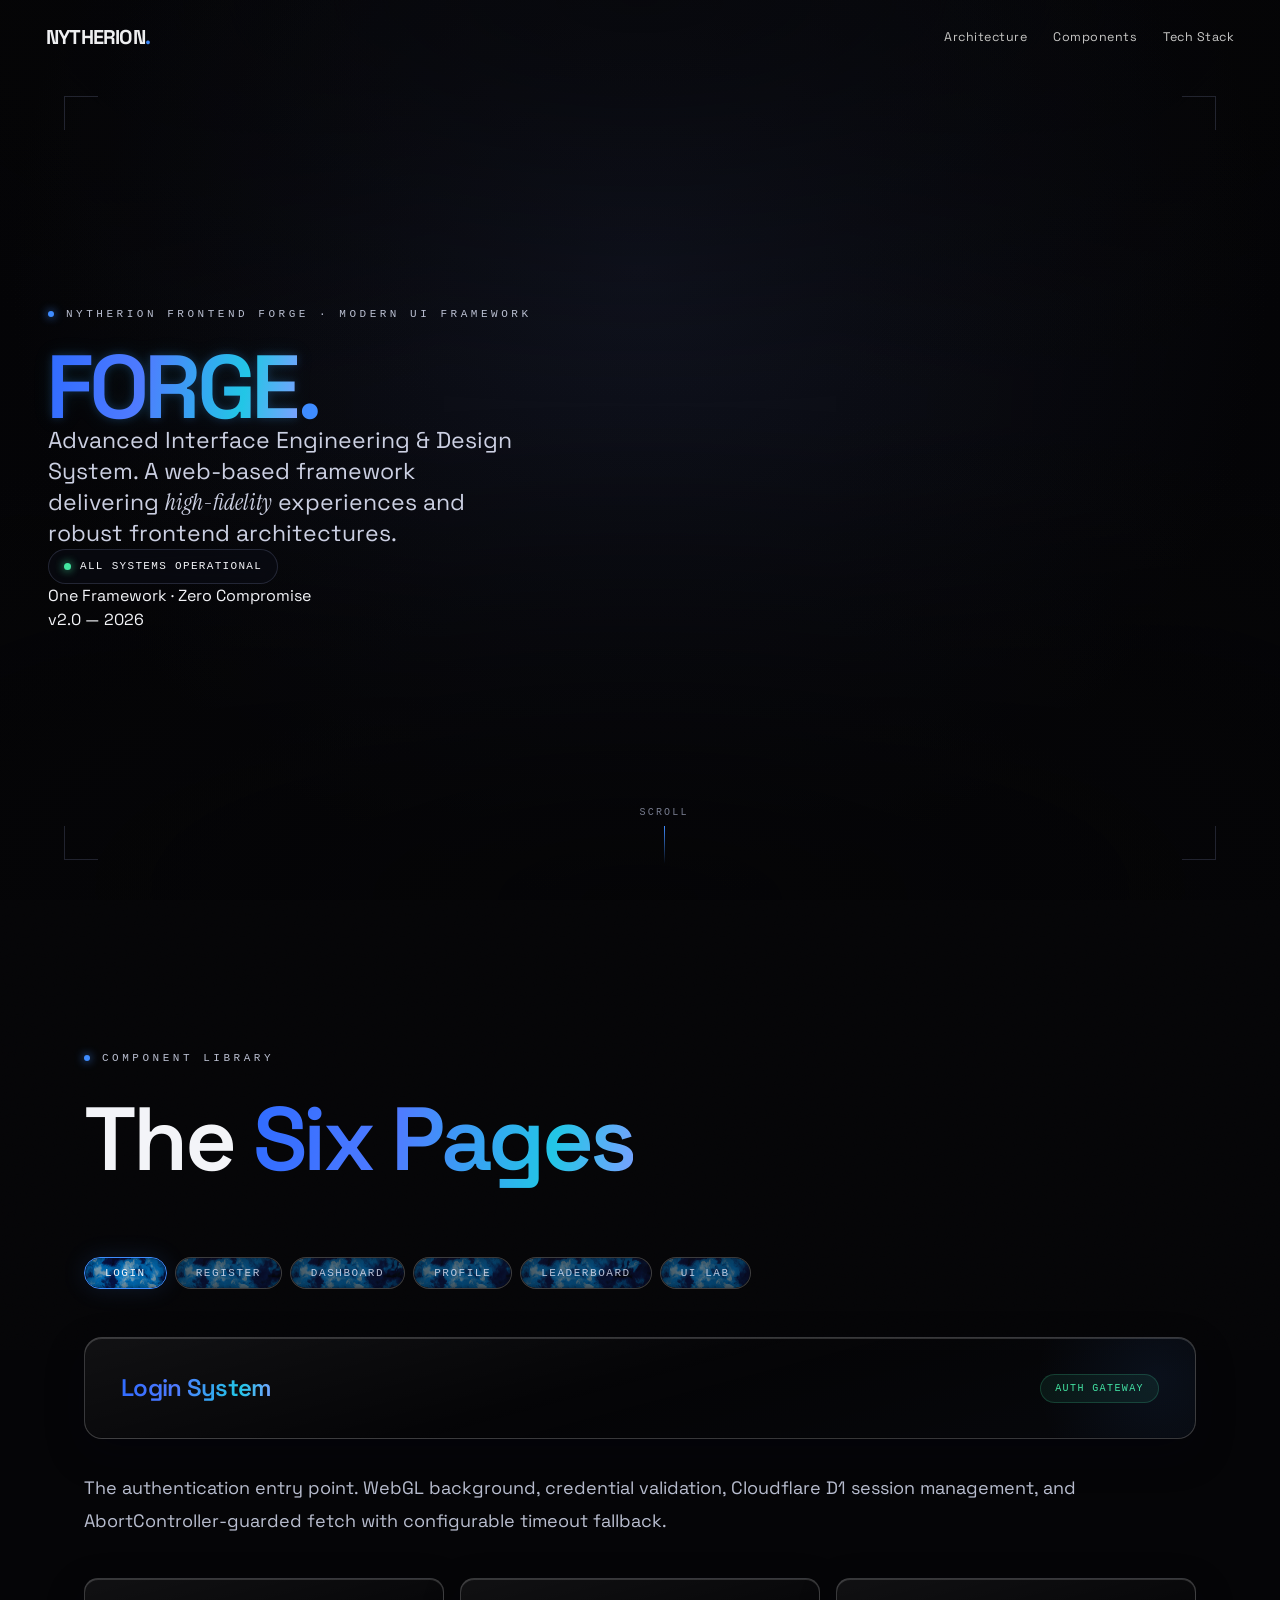
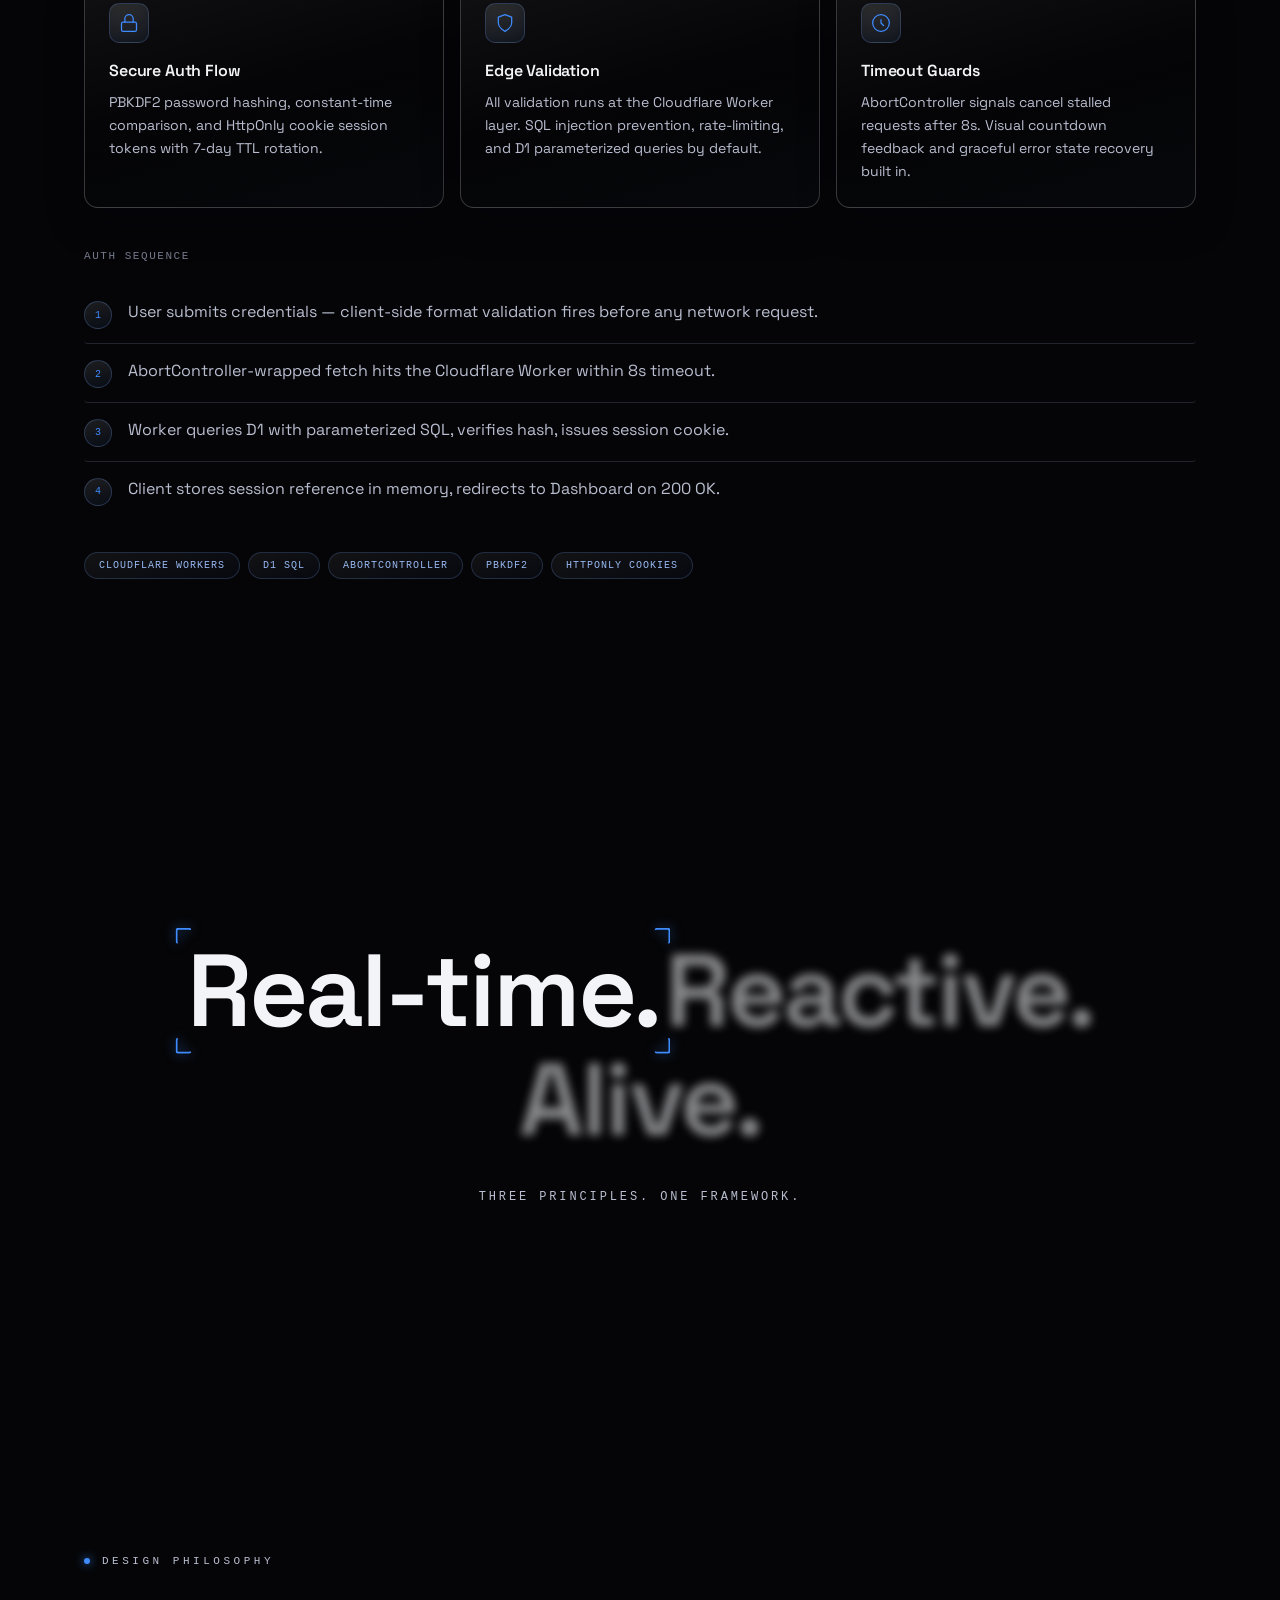
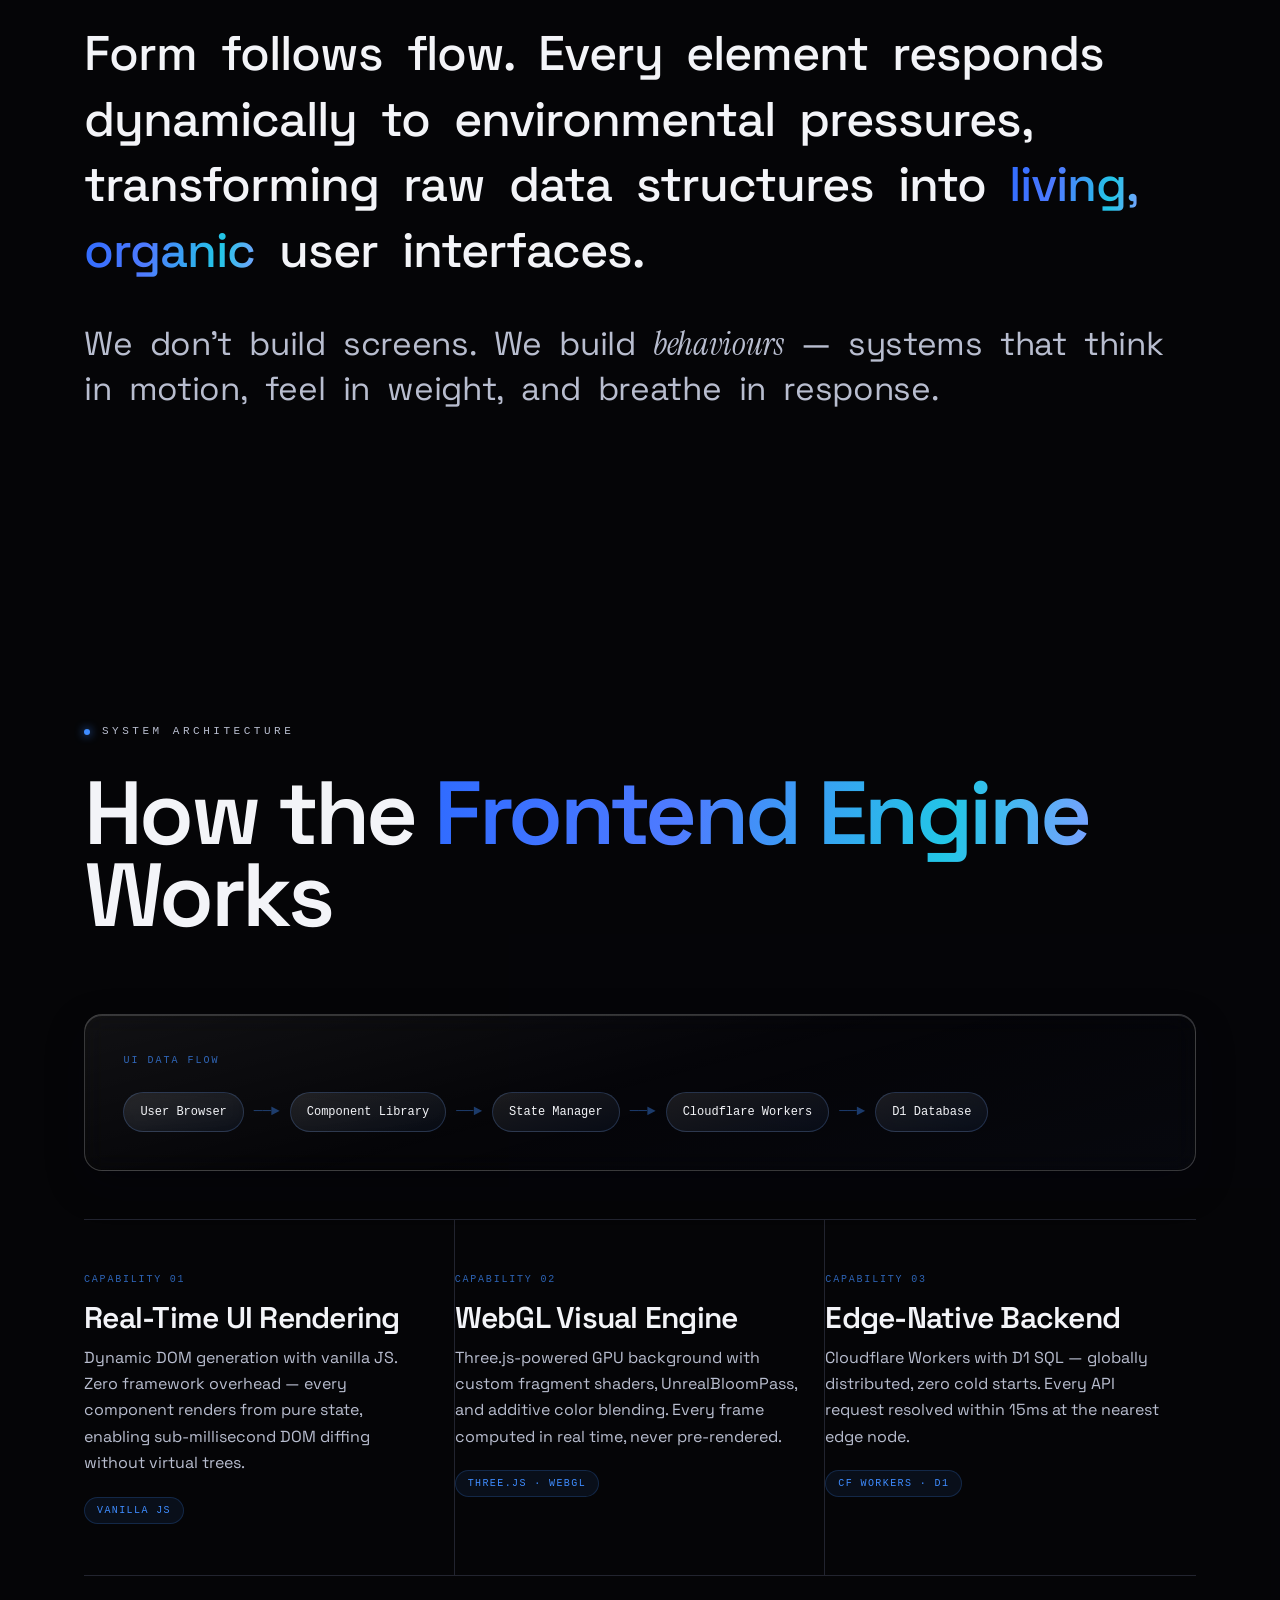
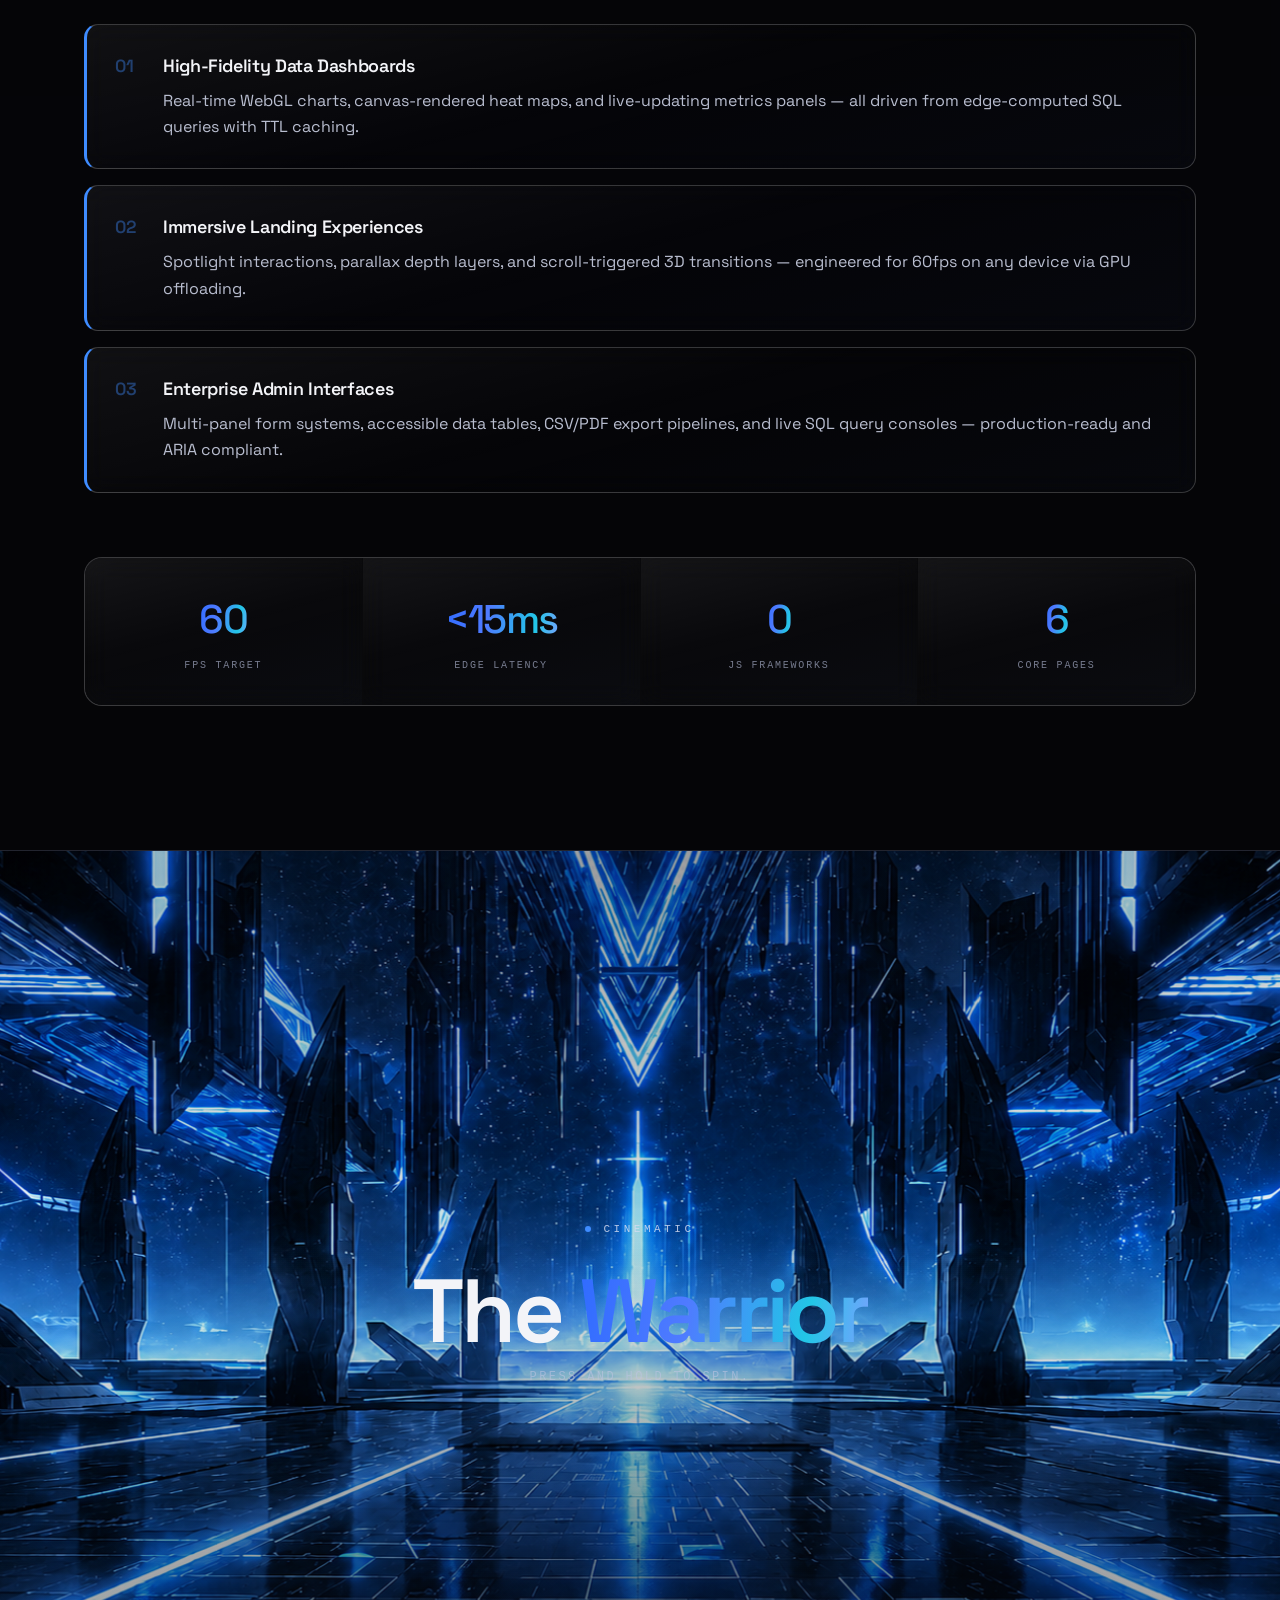
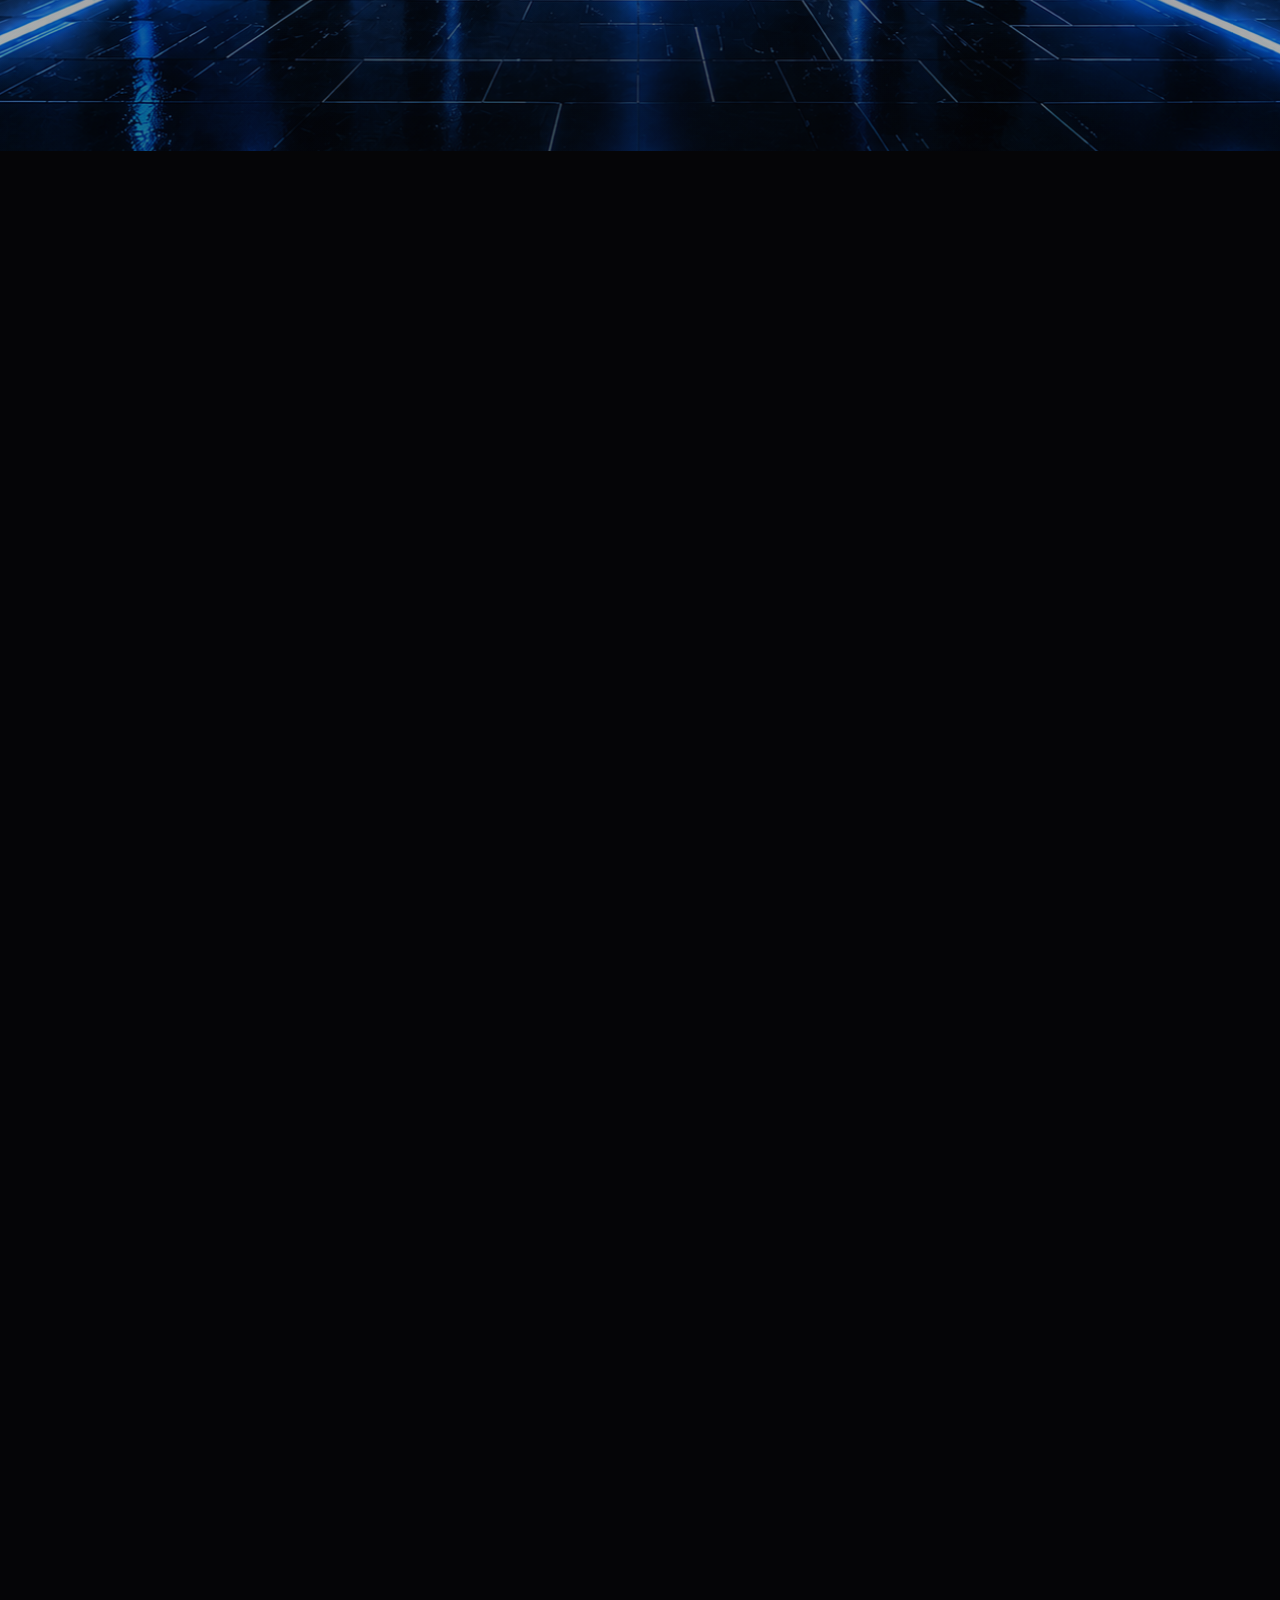
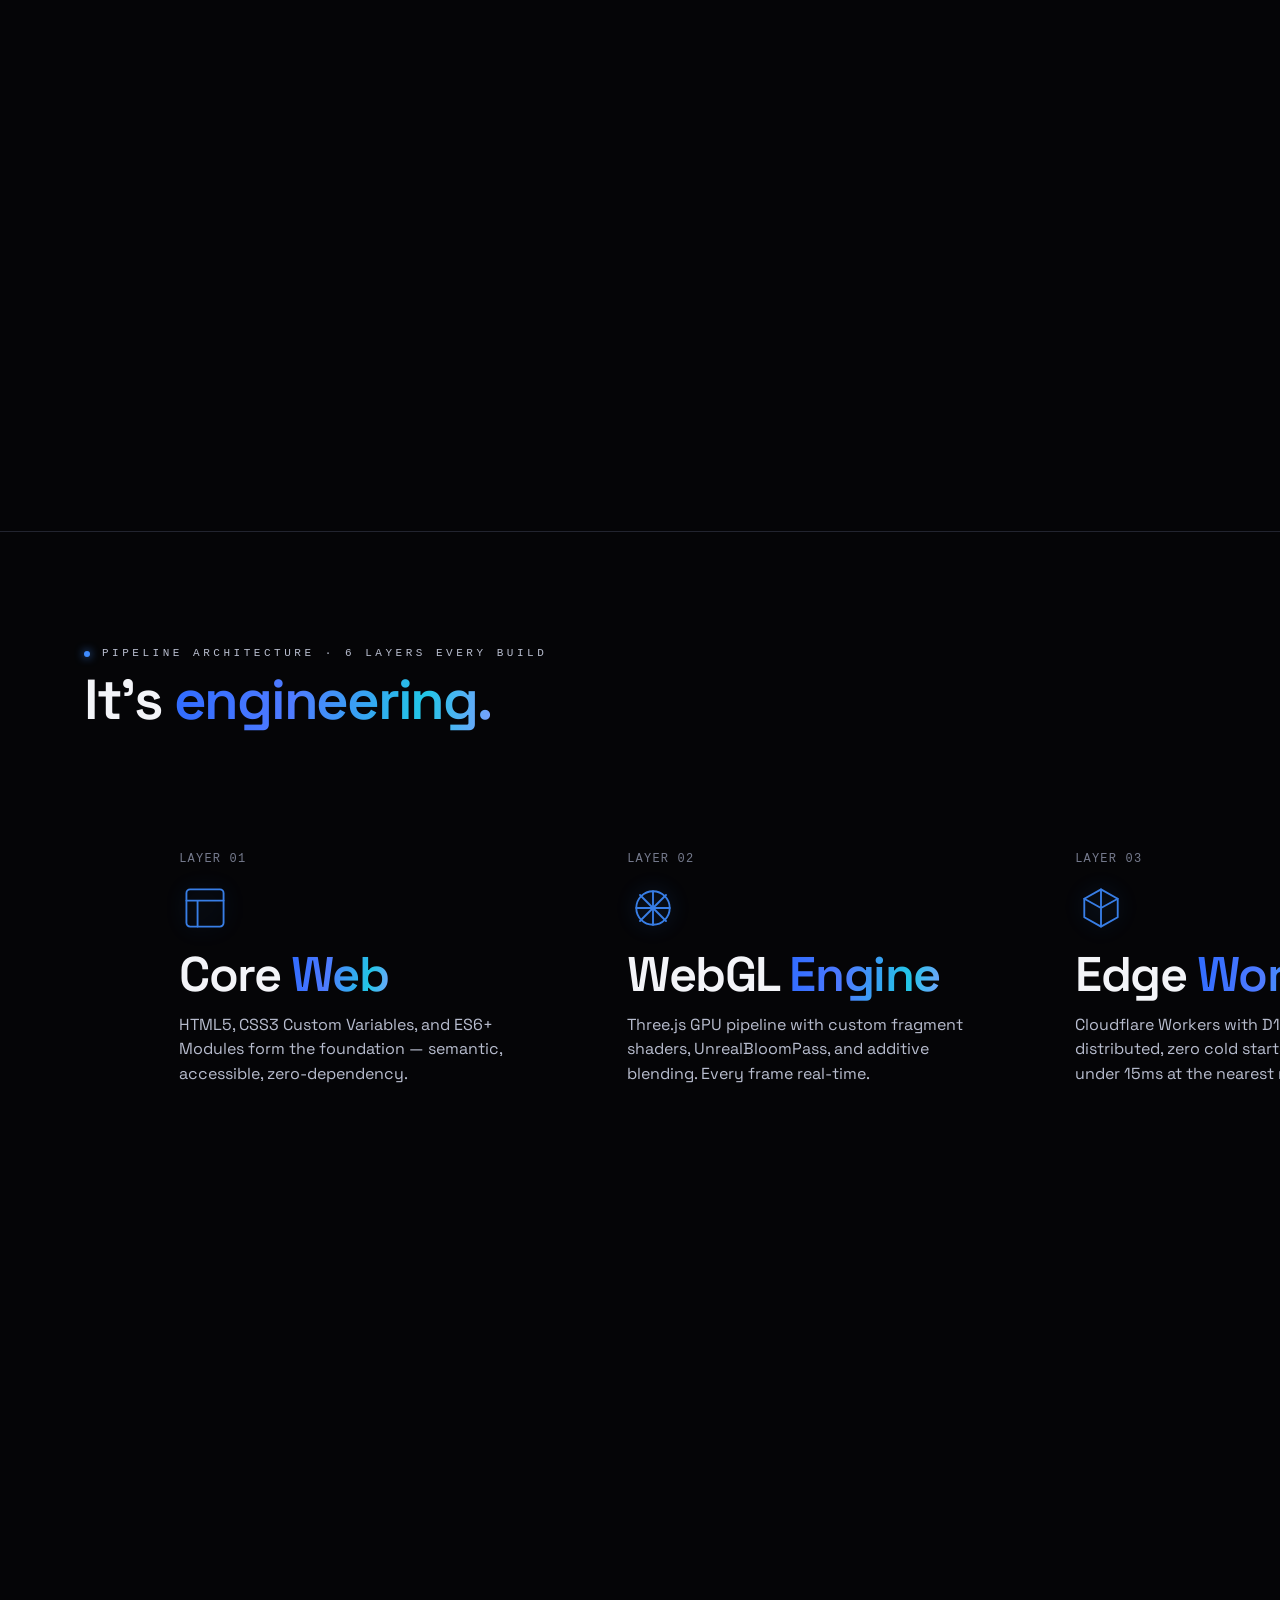
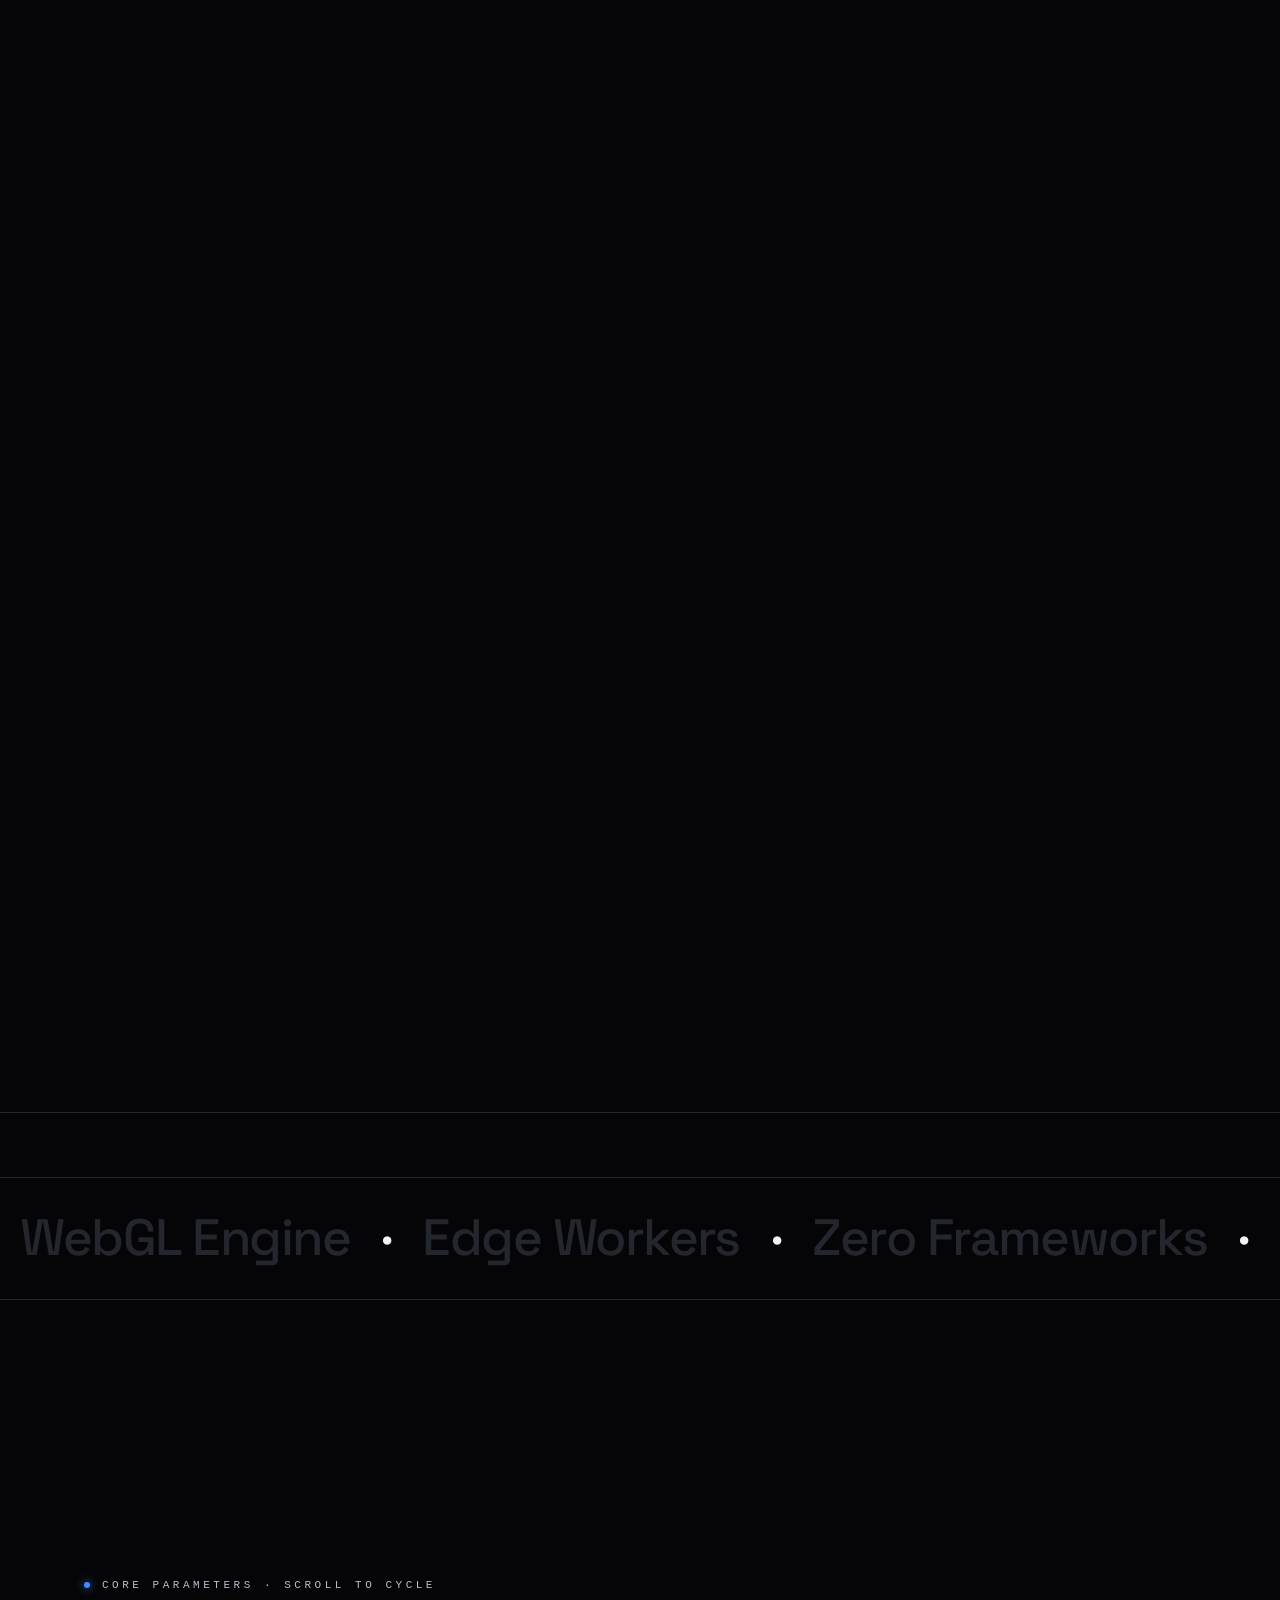
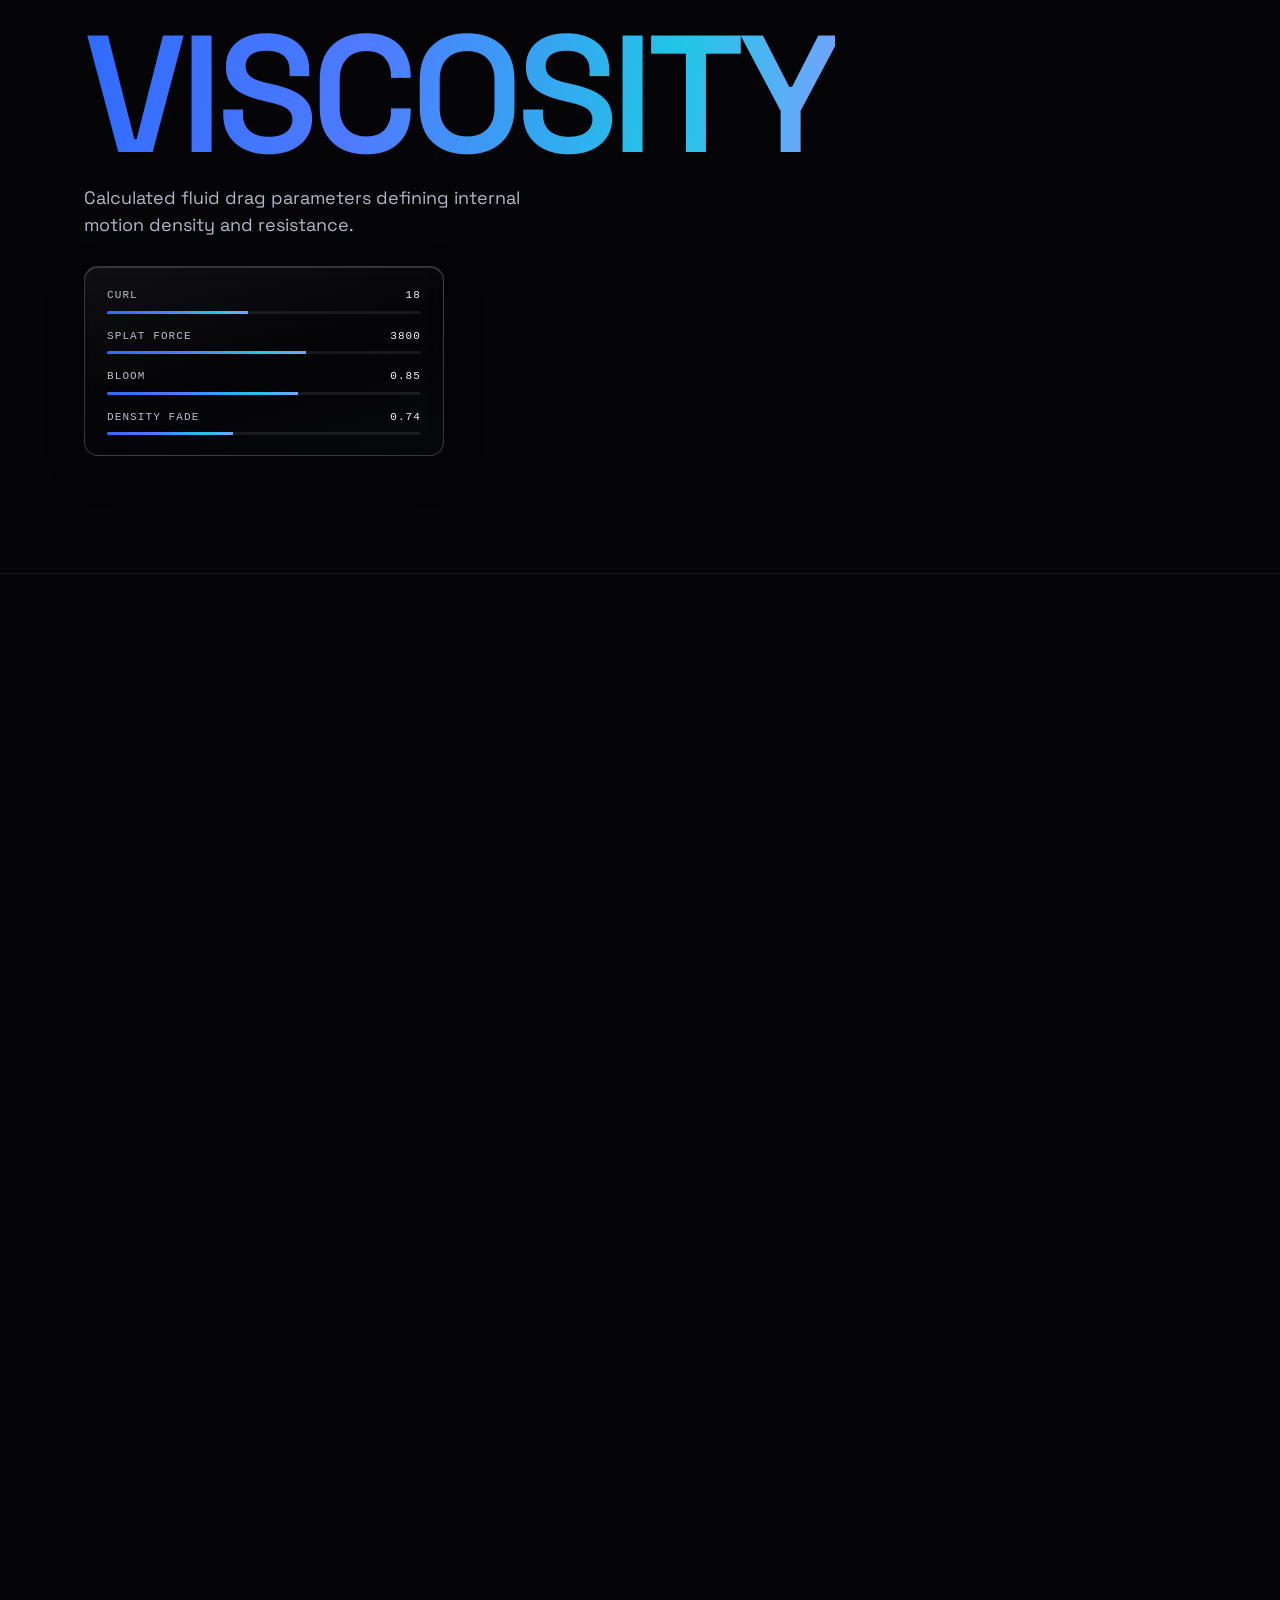
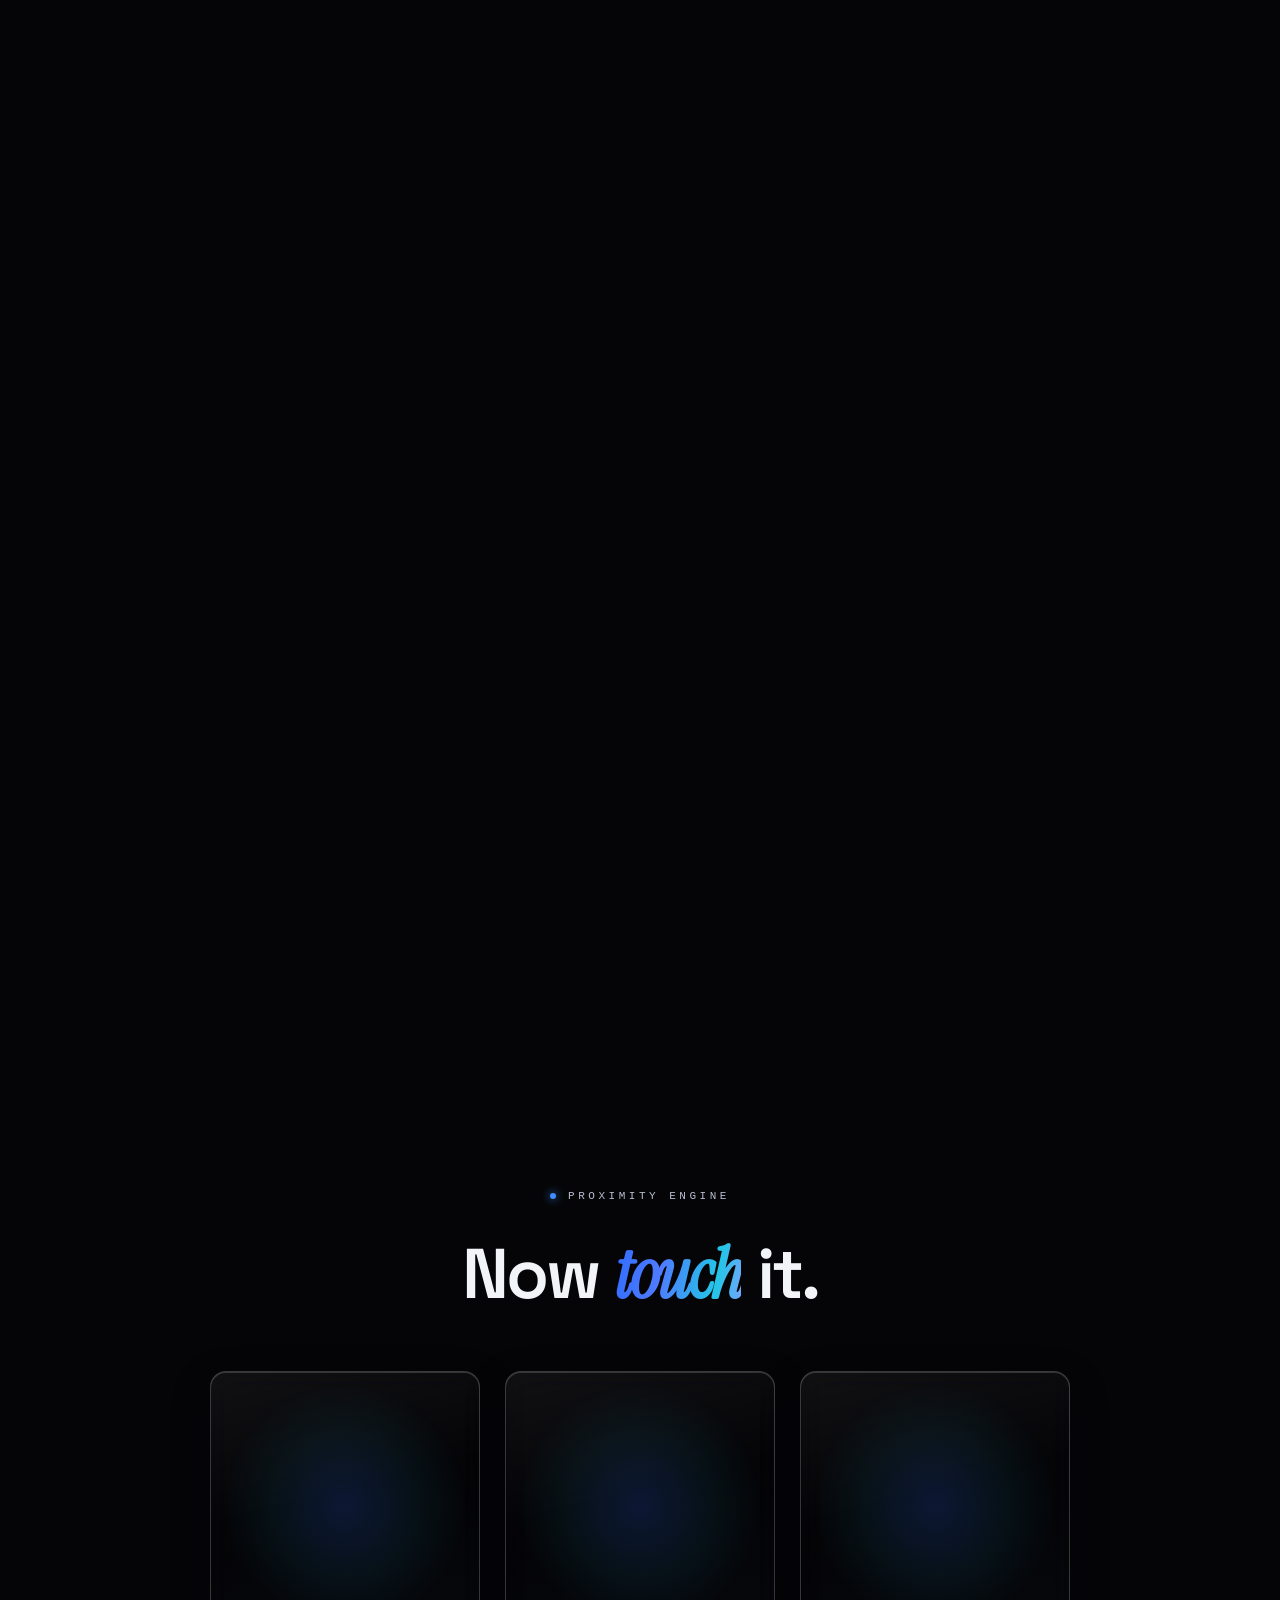
==== commit 5c5bd1ef: "Update About.html" ====
--- a/About.html
+++ b/About.html
@@ -131,18 +131,19 @@
     <span class="bracket tl"></span><span class="bracket tr"></span>
     <span class="bracket bl"></span><span class="bracket br"></span>
   </div>
-  <!-- Layer 50: text content -->
+  <!-- Layer 50: text content, anchored to corners rather than centered
+       (matches the decorative corner-bracket frame in #heroHud above) -->
   <div class="hero-content">
-    <div class="wrap">
+    <div class="hero-corner hero-corner-tl">
       <div class="eyebrow">NYTHERION FRONTEND FORGE · Modern UI Framework</div>
+    </div>
+    <div class="hero-corner hero-corner-bl">
       <h1><span class="glitch-text" data-text="FORGE"><span class="g-base">FORGE</span></span><span class="d">.</span></h1>
-      <div class="sub">
-        <div class="lede">Advanced Interface Engineering &amp; Design System. A web-based framework delivering <em>high-fidelity</em> experiences and robust frontend architectures.</div>
-        <div style="display:flex;flex-direction:column;align-items:flex-start;gap:14px;">
-          <span class="chip"><span class="live"></span> <span>All Systems Operational</span></span>
-          <div style="font-family:var(--mono);font-size:11px;letter-spacing:0.16em;text-transform:uppercase;color:var(--faint);text-align:left;line-height:2;">One Framework · Zero Compromise<br>v2.0 — 2026</div>
-        </div>
-      </div>
+      <div class="lede">Advanced Interface Engineering &amp; Design System. A web-based framework delivering <em>high-fidelity</em> experiences and robust frontend architectures.</div>
+    </div>
+    <div class="hero-corner hero-corner-br">
+      <span class="chip"><span class="live"></span> <span>All Systems Operational</span></span>
+      <div class="hero-version">One Framework · Zero Compromise<br>v2.0 — 2026</div>
     </div>
   </div>
   <!-- Touch hint (coarse devices) -->
--- a/design.css
+++ b/design.css
@@ -183,12 +183,28 @@
     #hero{position:relative;width:100%;height:100dvh;min-height:620px;overflow:hidden;z-index:2;}
     .hero-content{position:absolute;inset:0;z-index:50;display:flex;flex-direction:column;
     justify-content:center;padding:clamp(1rem,5vw,3rem);padding-top:80px;}
-    .hero-content .wrap{width:100%;}
+    /* Capped well short of full-bleed and kept left-aligned — the
+       background portrait sits roughly center-right of frame, so
+       confining all hero text to this narrower column keeps it clear of
+       the face rather than sprawling across it. min() keeps it from
+       ever feeling cramped on very narrow viewports (scales down with
+       the viewport there) while capping it on wide desktop screens. */
+    .hero-content .wrap{width:100%;max-width:min(560px,46vw);}
+    /* Mobile: revert to full-width. The narrow-viewport `cover` crop of
+       the background image is a much more zoomed-in, different
+       composition than the desktop one this column width was tuned
+       against — keeping the desktop constraint here would just needlessly
+       cramp the text on small screens for no benefit. */
+    @media(max-width:767px){.hero-content .wrap{max-width:100%;}}
     #hero .eyebrow{margin-bottom:26px;opacity:0;animation:fadeUp .9s .15s var(--ease) forwards;}
-    #hero h1{font-weight:600;letter-spacing:-0.05em;line-height:0.85;font-size:clamp(72px,18vw,300px);margin-left:-0.02em;
+    #hero h1{font-weight:600;letter-spacing:-0.05em;line-height:0.85;font-size:clamp(48px,7vw,120px);margin-left:-0.02em;
     opacity:0;animation:blurReveal 1.1s .28s var(--ease) forwards;}
     #hero h1 .d{color:var(--blue);}
-    #hero .sub{margin-top:30px;display:flex;gap:40px;flex-wrap:wrap;align-items:flex-end;justify-content:space-between;
+    /* Stacked single-column now that the wrap itself is narrow — the
+       old row layout (lede left, status badge pinned right via
+       space-between) assumed a full-width block and would otherwise
+       squeeze awkwardly into this tighter column. */
+    #hero .sub{margin-top:30px;display:flex;flex-direction:column;align-items:flex-start;gap:20px;
     opacity:0;animation:fadeUp 1s .7s var(--ease) forwards;}
     #hero .lede{font-size:clamp(15px,2.1vw,23px);max-width:32ch;color:rgba(225,230,250,0.9);font-weight:400;line-height:1.35;}
     #hero .lede em{font-family:var(--serif);font-style:italic;}
@@ -208,7 +224,18 @@
        background-position / filter) so they layer without fighting
        each other for control of the same property. Runs a busier,
        multi-hit burst once every 3.2s (still infrequent enough to read
-       as "power surge," not "broken"). Purely CSS, no JS/runtime cost. */
+       as "power surge," not "broken"). Pure CSS for the visuals
+       themselves; a tiny IntersectionObserver in script.js (reusing the
+       hero's existing visibility tracking) toggles the .paused class
+       below so these don't run forever off-screen — animation:infinite
+       has no built-in "stop when not visible" and the hero is off-screen
+       for most of a session on a page this long. */
+    .glitch-text.paused::before,
+    .glitch-text.paused::after,
+    .glitch-text.paused .g-base{
+      animation-play-state:paused;
+      will-change:auto;
+    }
     .glitch-text{
       position:relative;
       display:inline-block;
@@ -222,6 +249,7 @@
       mix-blend-mode:screen; /* additive — brightens over the base glyph rather than muddying it */
       opacity:0;
       text-shadow:0 0 5px currentColor; /* small bloom on the split channels — kept tight so it doesn't wash into the background */
+      will-change:opacity,clip-path,transform;
     }
     .glitch-text::before{
       color:#ff2b5e;
@@ -238,6 +266,7 @@
       -webkit-background-clip:text;
       background-clip:text;
       -webkit-text-fill-color:transparent;
+      will-change:filter,transform,background-position;
       animation:
         glitchShift 3.2s steps(1,jump-end) infinite,
         forgeShimmer 7s ease-in-out infinite,
@@ -305,9 +334,24 @@
       .glitch-text::before,.glitch-text::after{display:none;}
       .glitch-text .g-base{
         animation:none!important;
+        will-change:auto;
         background:var(--grad);-webkit-background-clip:text;background-clip:text;-webkit-text-fill-color:transparent;
         filter:drop-shadow(0 0 4px rgba(63,140,255,.22)) drop-shadow(0 0 9px rgba(34,198,230,.1));
       }
+    }
+    /* Same fallback for low-power devices (class set synchronously in
+       UI.html's <head> — same heuristic used for the glass-lens
+       override above and drone.js's own quality scaling). The RGB-split
+       layers plus a continuously-animated filter:drop-shadow() is real,
+       ongoing GPU cost for something purely decorative; this keeps the
+       gradient-filled text and a static glow, just without the
+       continuous animation driving it. */
+    html.low-power .glitch-text::before,html.low-power .glitch-text::after{display:none;}
+    html.low-power .glitch-text .g-base{
+      animation:none!important;
+      will-change:auto;
+      background:var(--grad);-webkit-background-clip:text;background-clip:text;-webkit-text-fill-color:transparent;
+      filter:drop-shadow(0 0 4px rgba(63,140,255,.22)) drop-shadow(0 0 9px rgba(34,198,230,.1));
     }
 
     /* ── OVERLAY IMAGE LAYERS ── */
@@ -692,6 +736,12 @@
       filter:blur(1px);
       animation:preBarSweep 1.1s ease-in-out infinite;
     }
+    /* #pre.gone only sets visibility:hidden (see the comment near that
+       rule for why — a deliberate dismissal beat), and visibility:hidden
+       does NOT stop CSS animations the way display:none does — without
+       this, the sweep would keep animating, invisibly, for the entire
+       rest of every session after the very first page load. */
+    #pre.gone #preBar i::after{animation:none;}
     @keyframes preBarSweep{0%,100%{opacity:.55;}50%{opacity:1;}}
 
     /* corner brackets — same visual language as #heroHud, gives the
@@ -842,6 +892,12 @@
       border-radius:3px;
       animation:bootPulse 1.6s ease-in-out infinite;
     }
+    /* .done only fades the whole overlay to opacity:0 (see the
+       transition above) — that doesn't stop these four corner
+       animations, each carrying a static drop-shadow filter on top of
+       the opacity pulse, from continuing to run forever in the
+       background for the rest of the session once the model loads. */
+    .warrior-boot.done .warrior-boot-frame span{animation:none;}
     .warrior-boot-frame .tlc{top:0;left:0;border-right:none;border-bottom:none;}
     .warrior-boot-frame .trc{top:0;right:0;border-left:none;border-bottom:none;}
     .warrior-boot-frame .blc{bottom:0;left:0;border-right:none;border-top:none;}
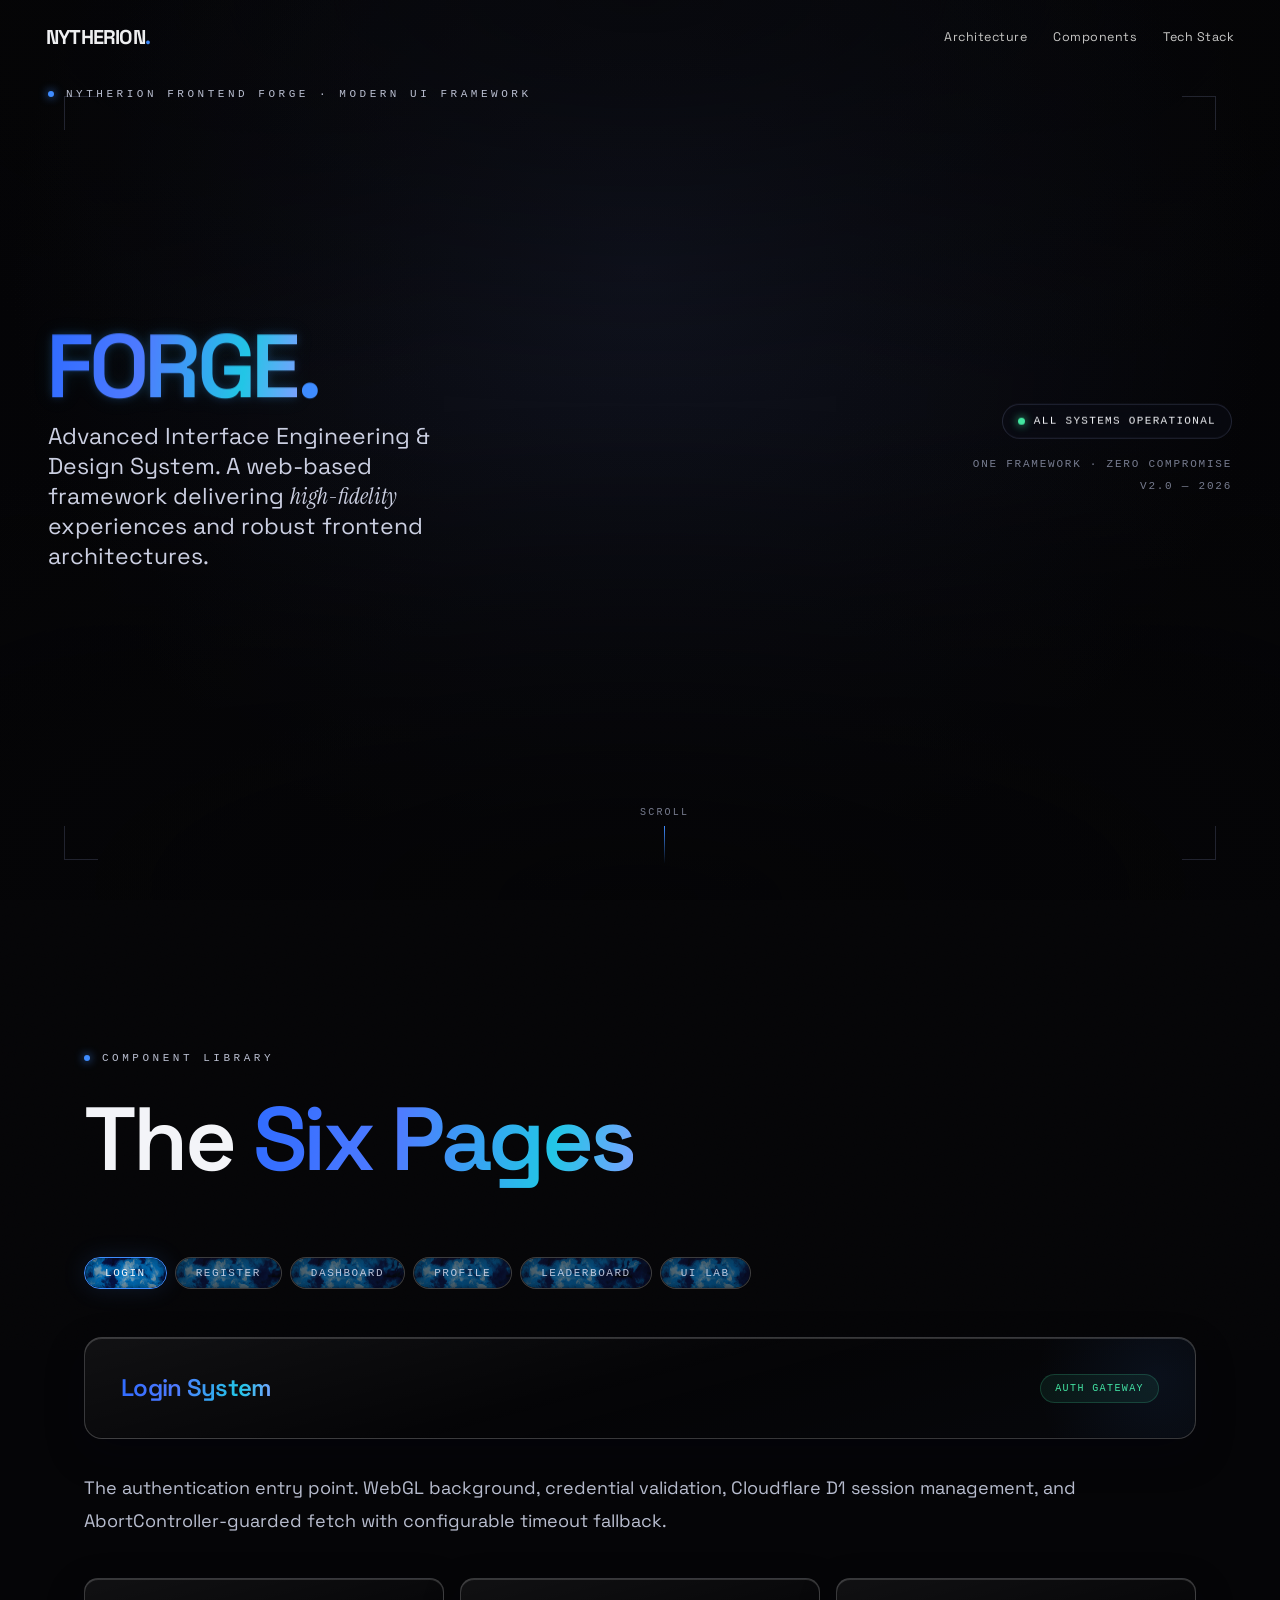
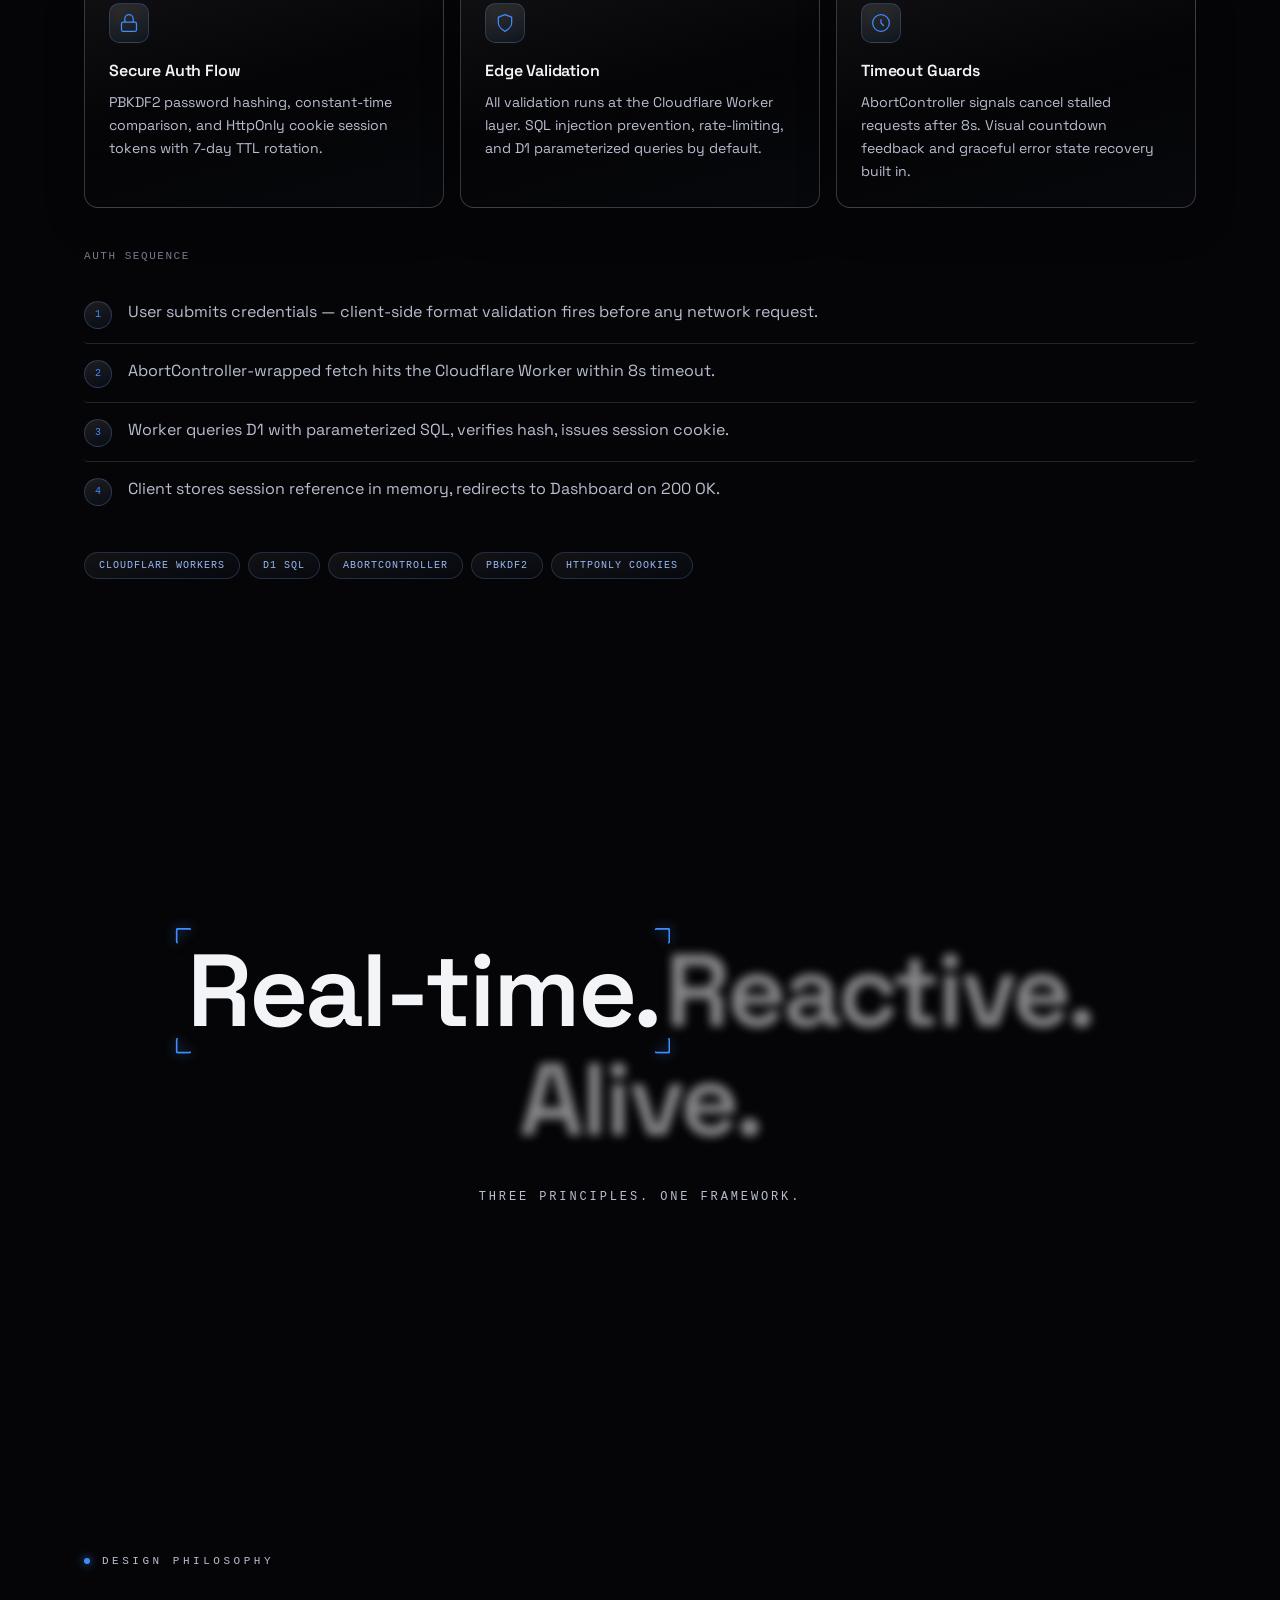
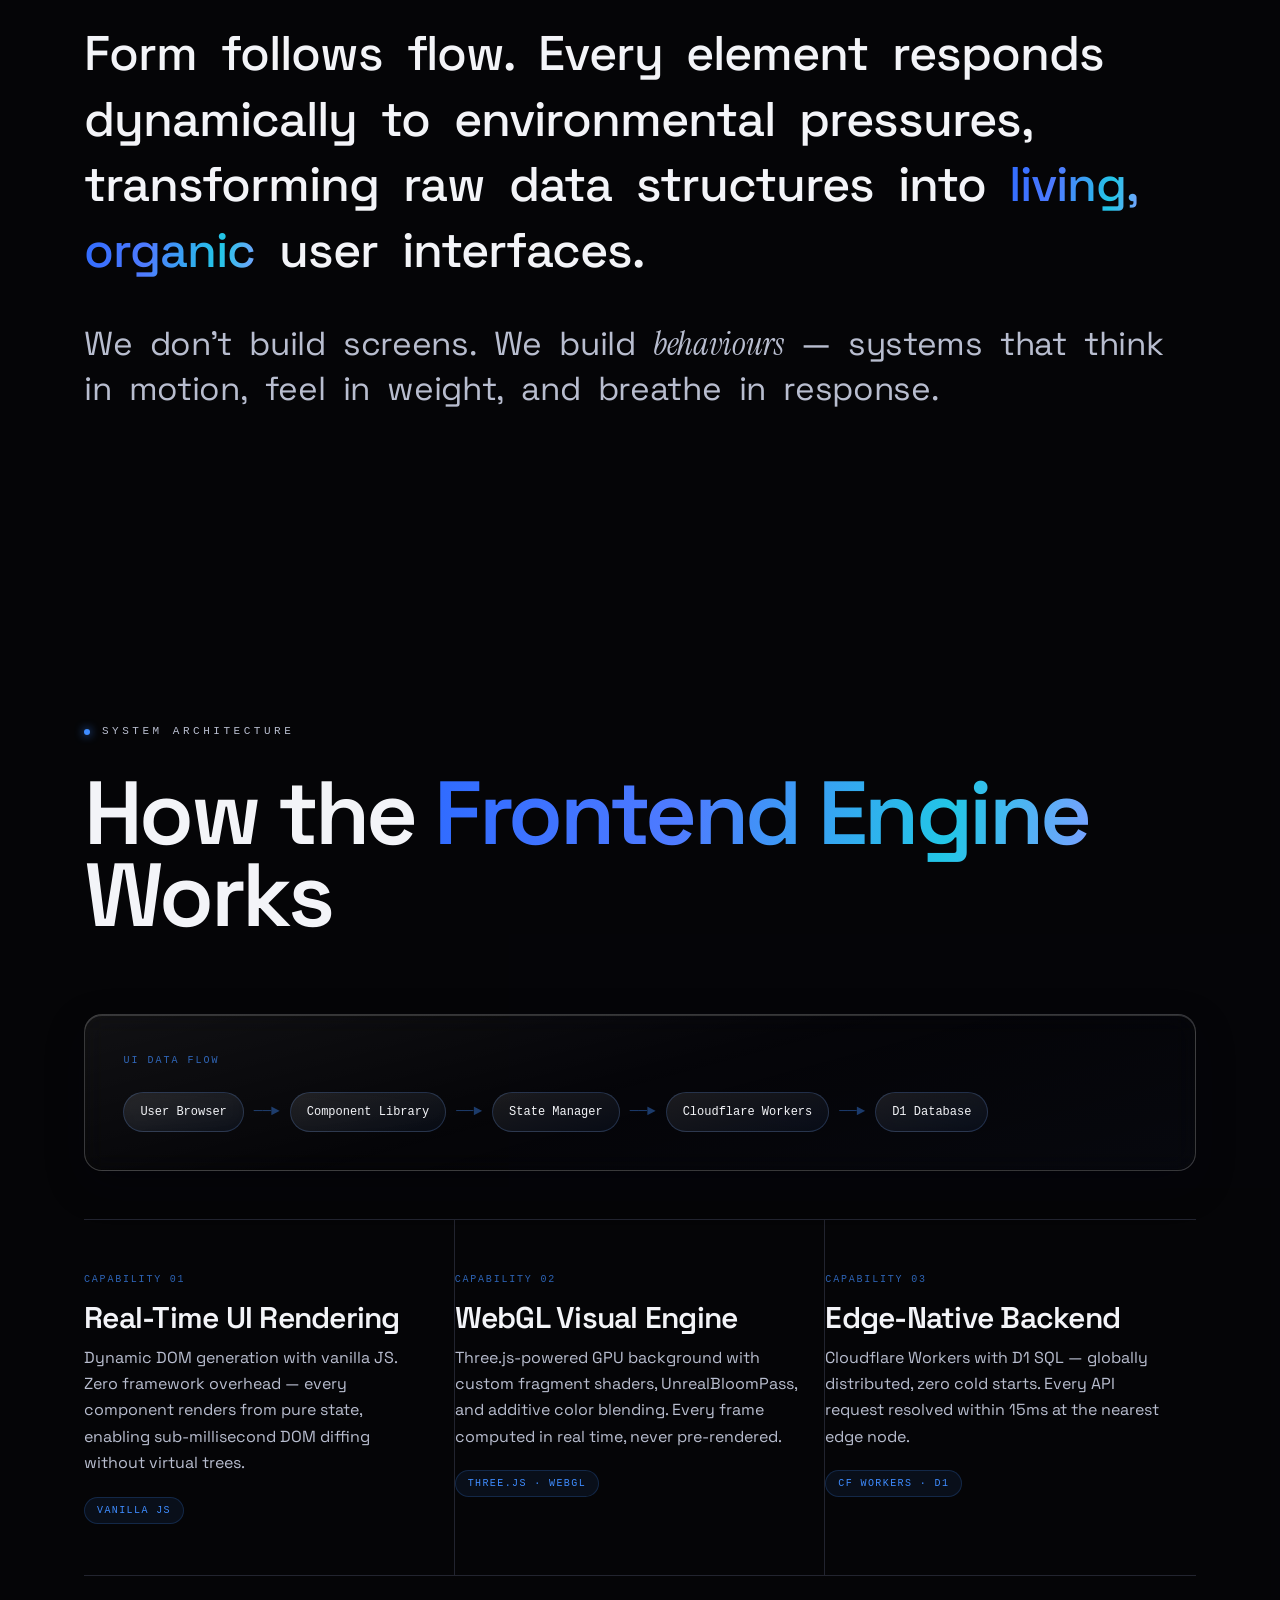
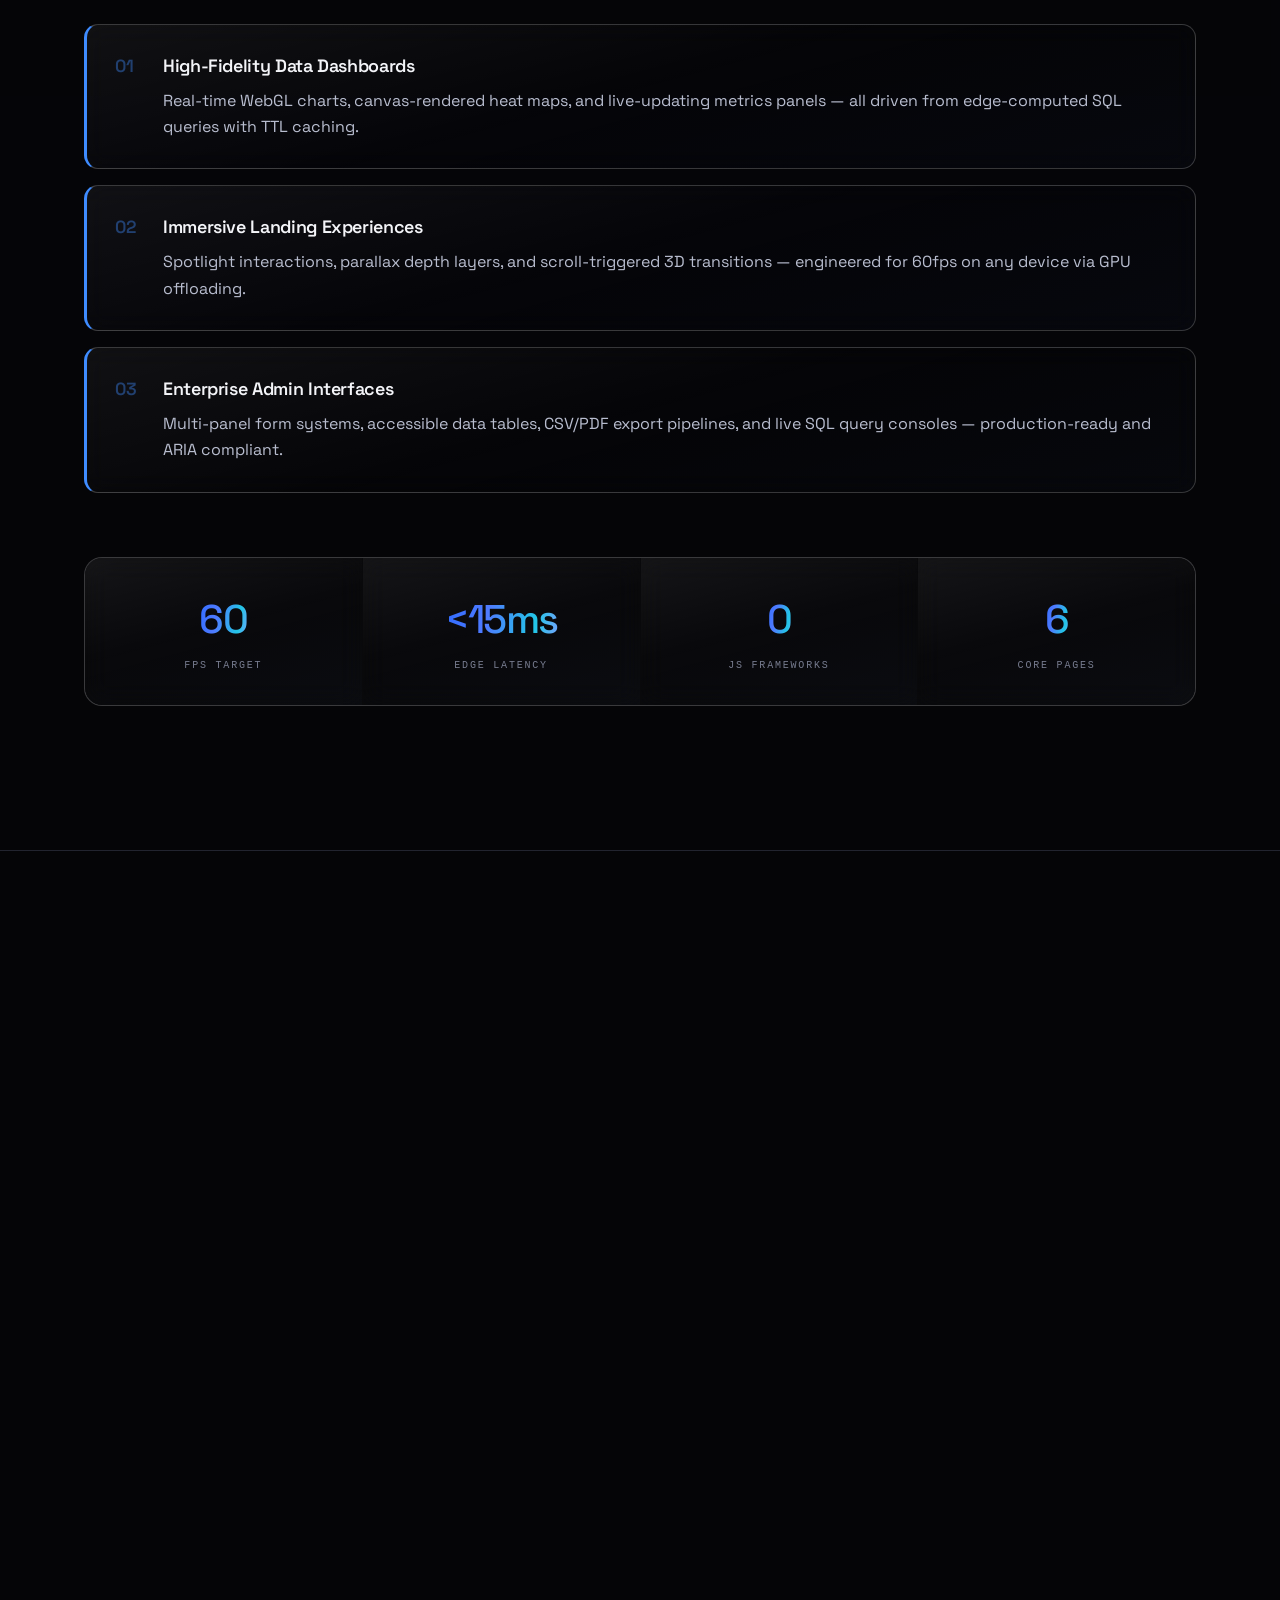
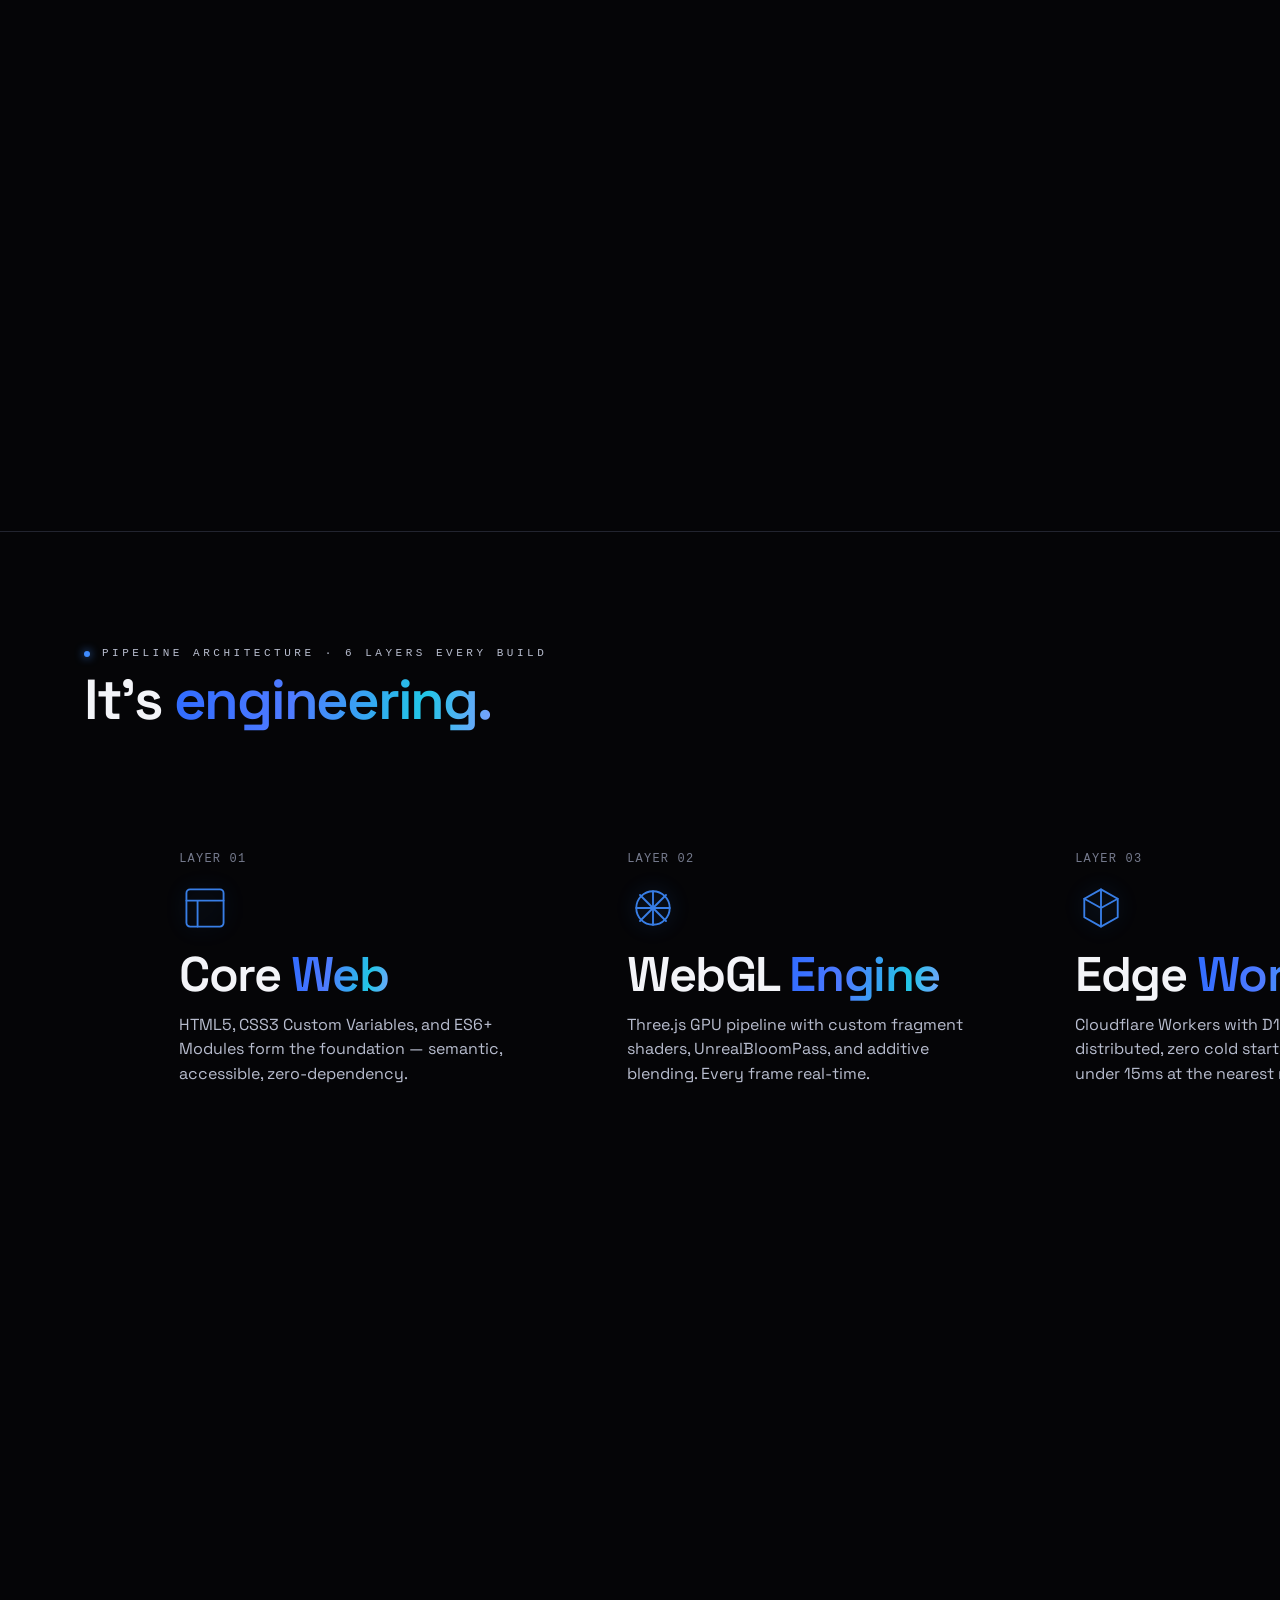
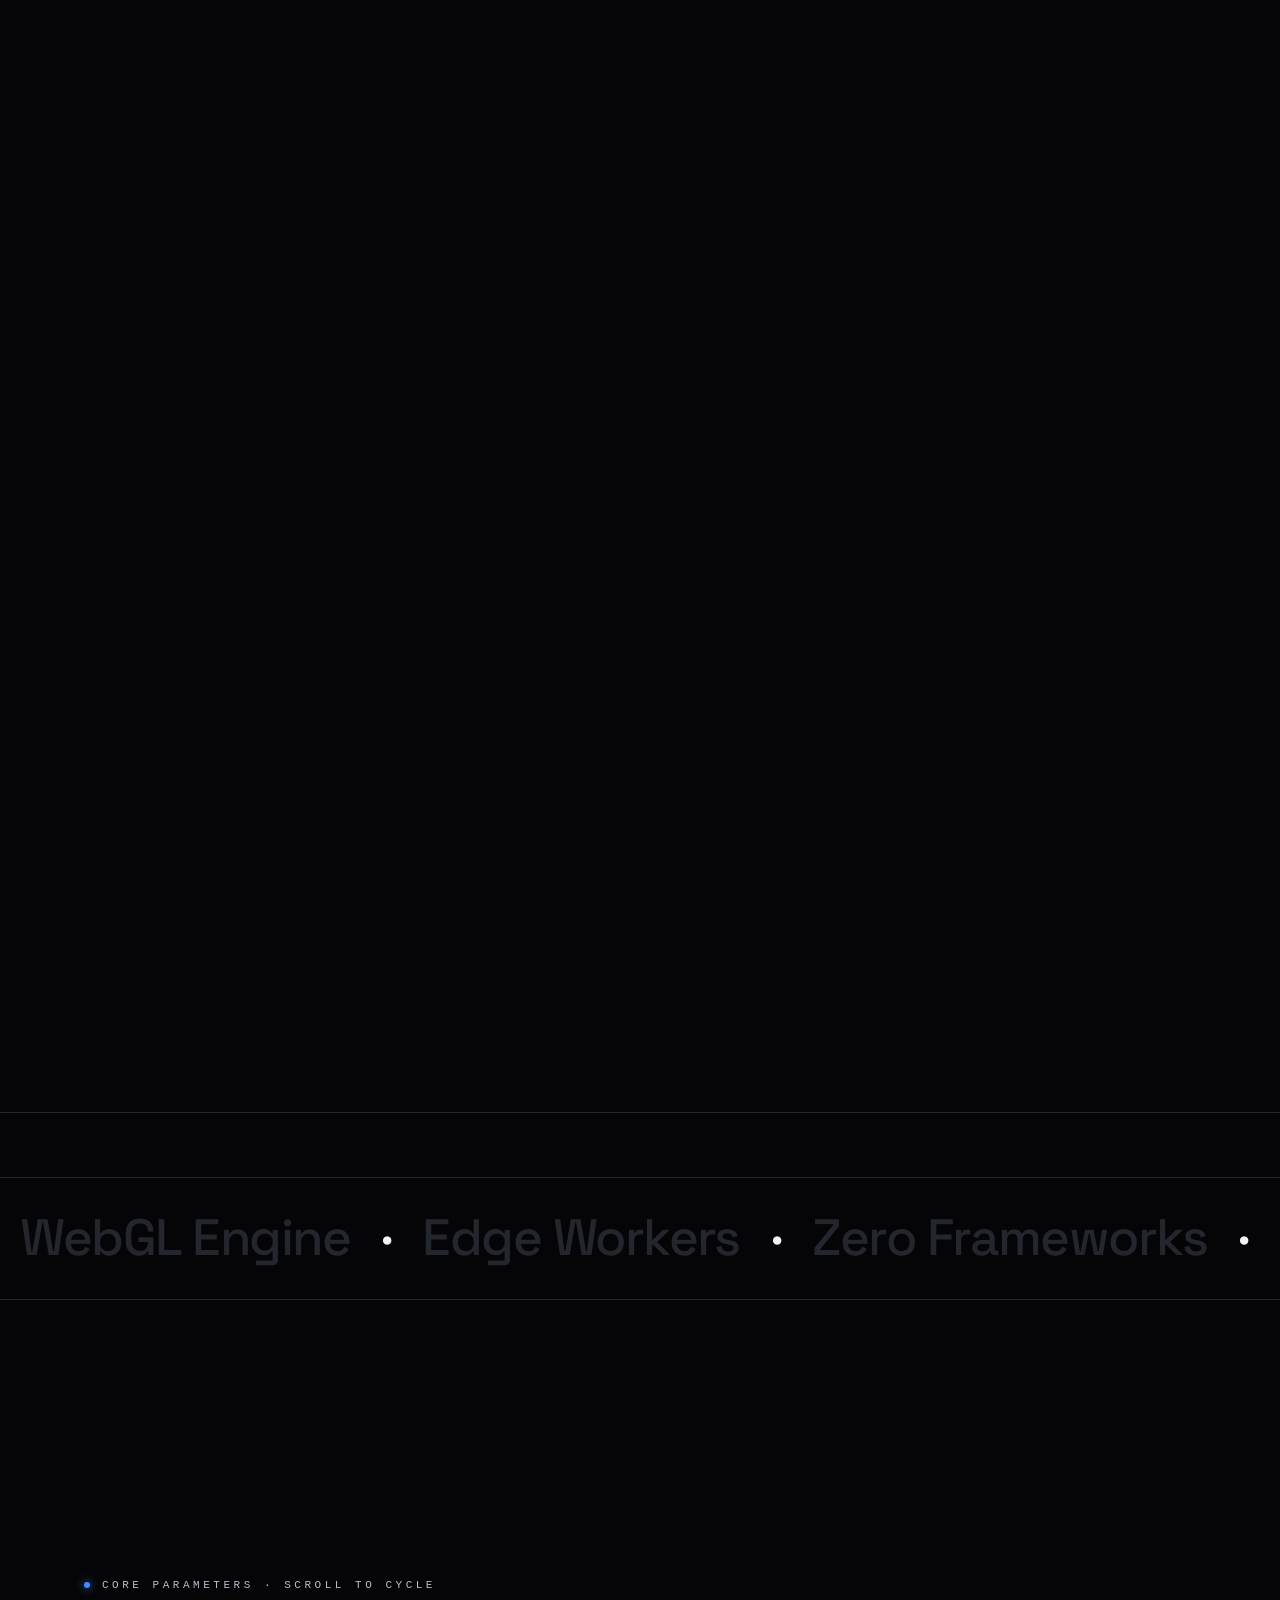
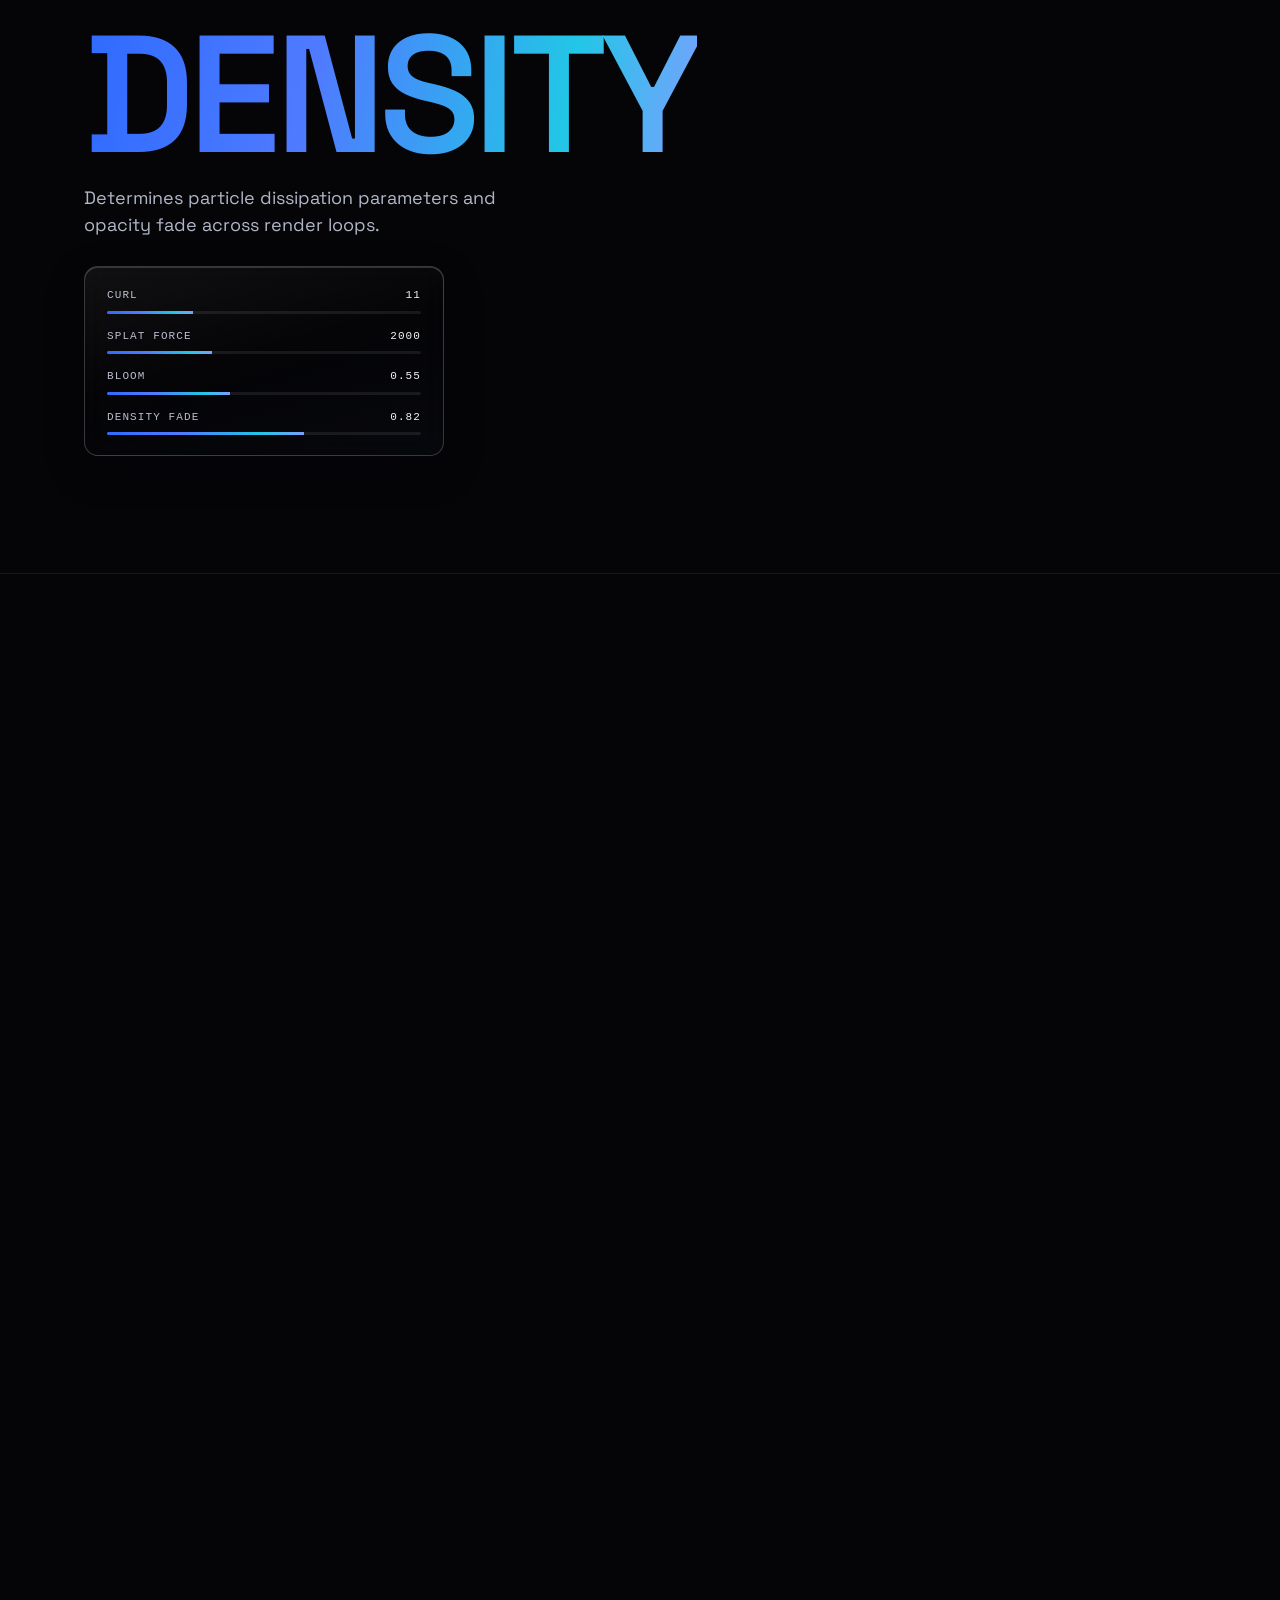
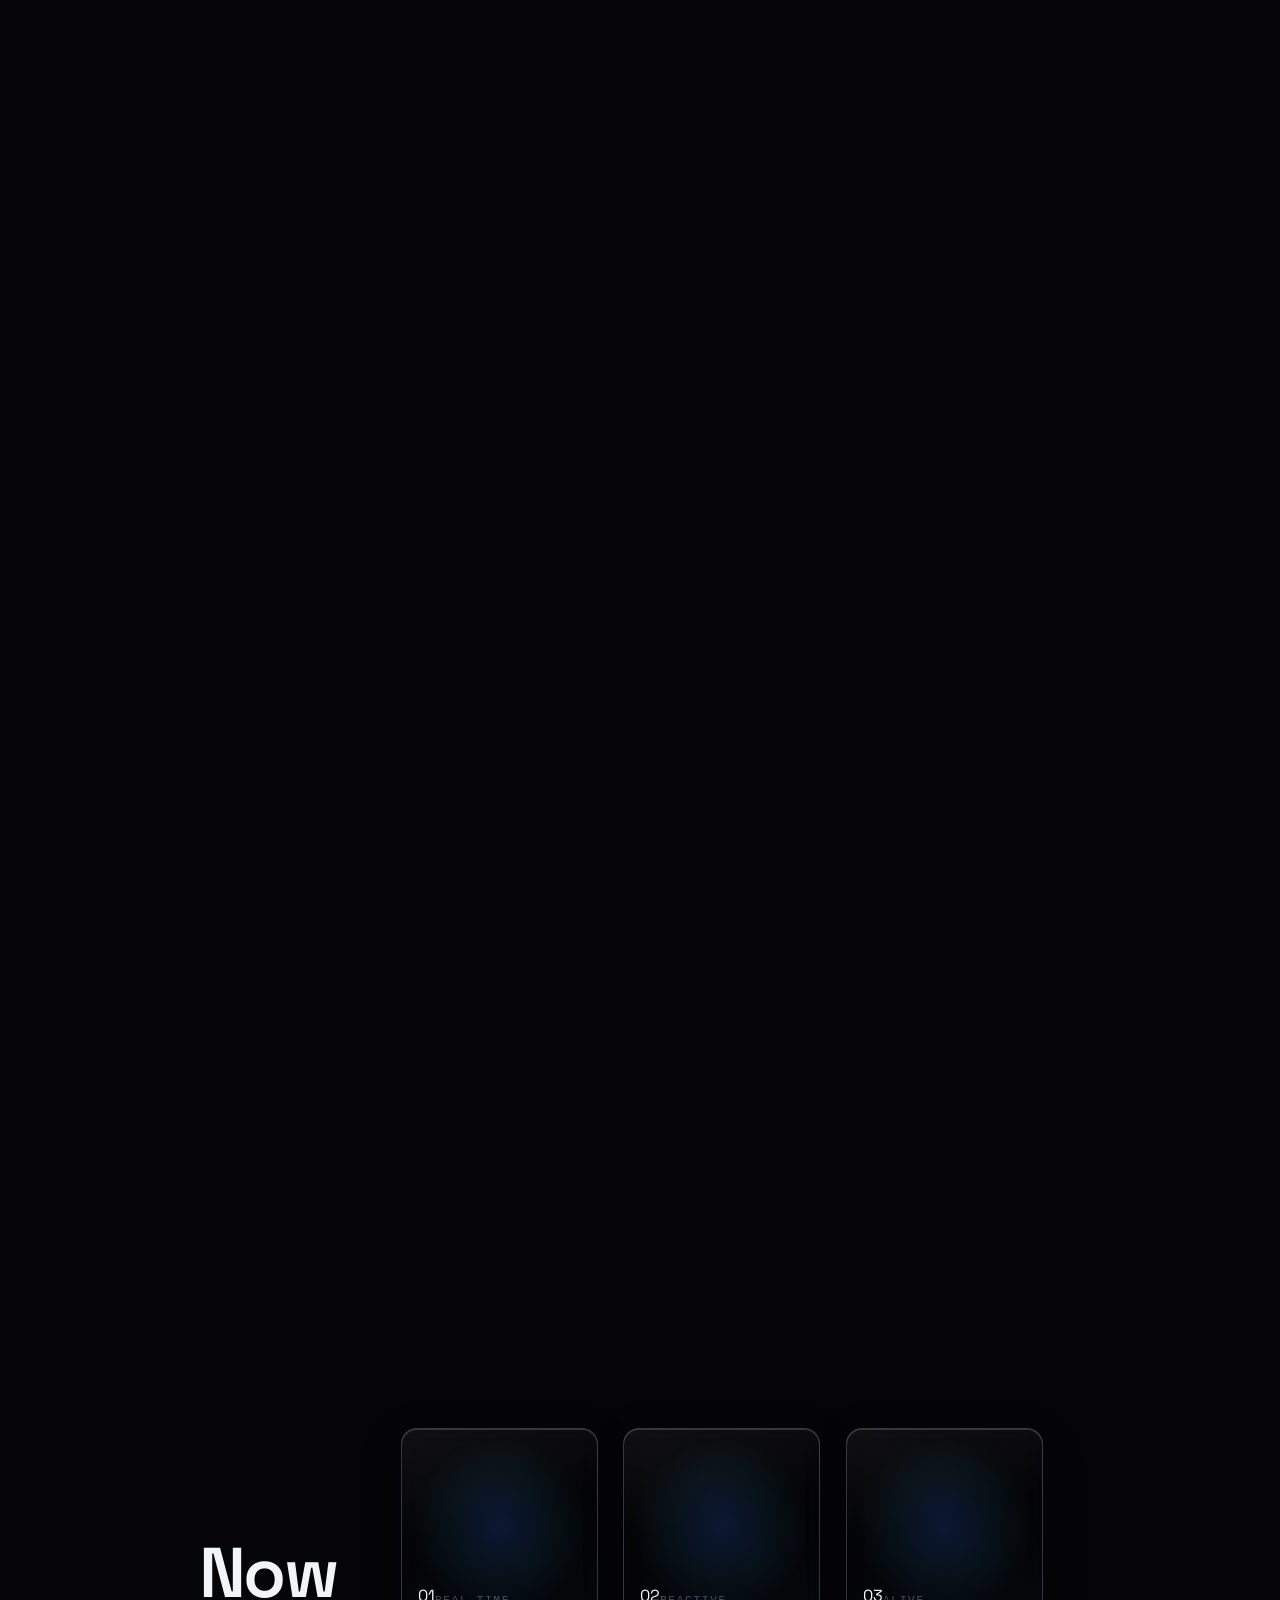
==== commit f1469fea: "Update About.html" ====
--- a/About.html
+++ b/About.html
@@ -598,21 +598,48 @@
 </section>
 
 <!-- ── TOUCH: INTERACTIVE GRID PROXIMITY ── -->
-<section id="touchSection">
+<!-- Cards fly in with staggered 3D depth as the section scrolls through
+     its pin (see setupShowcaseCascade in script.js), settling into the
+     grid — the existing cursor-proximity tilt (setupTouchGrid) then
+     takes over on .grid-item/.item-inner exactly as before; the two
+     systems animate different, unrelated elements so they never fight
+     over the same transform. -->
+<section class="pin pin-260" id="touchSection">
+<div class="pinStick">
   <p class="sec-label touch-eyebrow sr">Proximity Engine</p>
   <h2 class="touch-heading reveal">Now <span>touch</span> it.</h2>
-  <div class="interactive-grid">
-    <div class="grid-item"><div class="item-inner"><span class="grid-item-label">Real-time</span></div></div>
-    <div class="grid-item"><div class="item-inner"><span class="grid-item-label">Reactive</span></div></div>
-    <div class="grid-item"><div class="item-inner"><span class="grid-item-label">Alive</span></div></div>
-    <div class="grid-item"><div class="item-inner"><span class="grid-item-label">Edge</span></div></div>
-    <div class="grid-item"><div class="item-inner"><span class="grid-item-label">Fluid</span></div></div>
-    <div class="grid-item"><div class="item-inner"><span class="grid-item-label">Precise</span></div></div>
+  <div class="interactive-grid" id="showcaseGrid">
+    <div class="showcase-card"><div class="grid-item"><div class="item-inner">
+      <div class="card-img"><span class="card-img-index">01</span></div>
+      <span class="grid-item-label">Real-time</span>
+    </div></div></div>
+    <div class="showcase-card"><div class="grid-item"><div class="item-inner">
+      <div class="card-img"><span class="card-img-index">02</span></div>
+      <span class="grid-item-label">Reactive</span>
+    </div></div></div>
+    <div class="showcase-card"><div class="grid-item"><div class="item-inner">
+      <div class="card-img"><span class="card-img-index">03</span></div>
+      <span class="grid-item-label">Alive</span>
+    </div></div></div>
+    <div class="showcase-card"><div class="grid-item"><div class="item-inner">
+      <div class="card-img"><span class="card-img-index">04</span></div>
+      <span class="grid-item-label">Edge</span>
+    </div></div></div>
+    <div class="showcase-card"><div class="grid-item"><div class="item-inner">
+      <div class="card-img"><span class="card-img-index">05</span></div>
+      <span class="grid-item-label">Fluid</span>
+    </div></div></div>
+    <div class="showcase-card"><div class="grid-item"><div class="item-inner">
+      <div class="card-img"><span class="card-img-index">06</span></div>
+      <span class="grid-item-label">Precise</span>
+    </div></div></div>
   </div>
   <p class="grid-hint reveal">Move your cursor · touch to activate</p>
+</div>
 </section>
 
 <div class="cyber-divider"></div>
+
 
 <!-- ── TECH STACK ── -->
 <section id="stack">
--- a/design.css
+++ b/design.css
@@ -160,7 +160,7 @@
     .navr{display:flex;gap:26px;align-items:center;font-size:12.5px;letter-spacing:0.04em;}
     .navr a{color:#fff;opacity:.8;transition:opacity .2s;}
     .navr a:hover{opacity:1;}
-    @media(max-width:767px){.navr a.h{display:none;}}
+    @media(max-width:767px){.navr{display:none;}}
 
     /* hamburger */
     .hamburger{display:none;flex-direction:column;align-items:center;justify-content:center;gap:5px;cursor:pointer;
@@ -177,37 +177,87 @@
     color:var(--muted);text-decoration:none;padding:16px 40px;border-radius:100px;
     border:1px solid transparent;transition:color .2s,border-color .2s,background .2s;}
     .mobile-menu a:hover{color:var(--ink);border-color:var(--line);background:rgba(63,140,255,.08);}
-    @media(max-width:767px){.navr .h{display:none;}.hamburger{display:flex;}}
+    @media(max-width:767px){.hamburger{display:flex;}}
 
     /* ── HERO ── */
     #hero{position:relative;width:100%;height:100dvh;min-height:620px;overflow:hidden;z-index:2;}
-    .hero-content{position:absolute;inset:0;z-index:50;display:flex;flex-direction:column;
-    justify-content:center;padding:clamp(1rem,5vw,3rem);padding-top:80px;}
-    /* Capped well short of full-bleed and kept left-aligned — the
-       background portrait sits roughly center-right of frame, so
-       confining all hero text to this narrower column keeps it clear of
-       the face rather than sprawling across it. min() keeps it from
-       ever feeling cramped on very narrow viewports (scales down with
-       the viewport there) while capping it on wide desktop screens. */
-    .hero-content .wrap{width:100%;max-width:min(560px,46vw);}
-    /* Mobile: revert to full-width. The narrow-viewport `cover` crop of
-       the background image is a much more zoomed-in, different
-       composition than the desktop one this column width was tuned
-       against — keeping the desktop constraint here would just needlessly
-       cramp the text on small screens for no benefit. */
-    @media(max-width:767px){.hero-content .wrap{max-width:100%;}}
-    #hero .eyebrow{margin-bottom:26px;opacity:0;animation:fadeUp .9s .15s var(--ease) forwards;}
+    /* Plain positioning container now (no more flex-centering) — each
+       piece of hero text is its own absolutely-positioned corner block,
+       matching the decorative corner-bracket frame (#heroHud) rather
+       than clustering everything into one centered column. The padding
+       here is what each corner's top/left/right/bottom:0 sits flush
+       against (an absolutely-positioned child's containing block is its
+       positioned ancestor's PADDING box, so this "just works" as the
+       edge inset without any extra math per corner). */
+    .hero-content{position:absolute;inset:0;z-index:50;padding:clamp(1rem,5vw,3rem);padding-top:80px;}
+    .hero-corner{position:absolute;}
+    .hero-corner-tl{top:80px;left:clamp(1rem,5vw,3rem);
+    /* No width limit here previously — on narrow phones this label is
+       wide enough (long text + generous letter-spacing) to run past the
+       right edge of the screen and get clipped by #hero's overflow:
+       hidden. Capping it to the safe inset width lets it wrap onto a
+       second line instead; on desktop it's far below this cap so the
+       single-line look is unaffected. */
+    max-width:calc(100vw - 2 * clamp(1rem,5vw,3rem) - 8px);}
+    /* Vertically centered (rather than crammed against the bottom edge)
+       so the block sits in the calm space to the left/right of the
+       portrait instead of leaving a large empty gap above it. Width is
+       capped narrow enough (min(440px,34vw) / 30vw) to stay clear of the
+       face, which sits roughly center-right of the frame. */
+    .hero-corner-bl{top:50%;transform:translateY(-50%);left:clamp(1rem,5vw,3rem);max-width:min(440px,34vw);}
+    .hero-corner-br{top:50%;transform:translateY(-50%);right:clamp(1rem,5vw,3rem);max-width:30vw;text-align:right;
+    display:flex;flex-direction:column;align-items:flex-end;gap:14px;}
+    @media(max-width:767px){
+      /* The gap between the eyebrow tag and the hairline isn't a
+         reliable safe zone — it can shrink to almost nothing depending
+         on the mobile browser's chrome state (address bar shown/hidden
+         changes the dynamic viewport height, which changes how the
+         cover-sized portrait crops). What IS reliably clear of the
+         face in every observed crop is the area below the chin, so the
+         heading/lede/badge/version group stacks as a single column
+         anchored to the bottom there — same idea as before, just
+         anchored at the opposite end. The eyebrow tag stays pinned at
+         the top independently (it's excluded from this flex flow
+         because it's still position:absolute). */
+      .hero-content{display:flex;flex-direction:column;justify-content:flex-end;gap:18px;
+      padding-bottom:calc(8rem + env(safe-area-inset-bottom));}
+      .hero-corner-bl,.hero-corner-br{
+        position:static;top:auto;left:auto;right:auto;bottom:auto;transform:none;max-width:100%;
+      }
+      .hero-corner-bl{max-width:92vw;}
+      .hero-corner-br{align-items:flex-start;text-align:left;}
+      .hero-version{text-align:left;font-size:9px!important;}
+      .hero-corner-br .chip{font-size:9px;padding:6px 12px;}
+      /* Mobile browser chrome (the address bar) resizing as the person
+         scrolls changes 100dvh mid-session, which was making the
+         "cover" background crop jump around between page loads —
+         sometimes leaving a tall gap above the subject, sometimes
+         almost none, as seen across real device screenshots. svh (the
+         viewport height with browser UI fully expanded) stays fixed,
+         so the crop is consistent instead of shifting under the fixed
+         bottom-anchored text above. */
+      #hero{height:100svh;}
+    }
+    /* Short viewports — most commonly a phone held in landscape — can be
+       wider than the 767px breakpoint above yet only ~350-450px tall.
+       Width alone would wrongly route these to the vertically-centered
+       desktop layout, inside a section whose min-height floor (620px)
+       then exceeds the real viewport, pushing the centered text below
+       the visible fold. Treat short viewports like mobile instead. */
+    @media(max-height:500px){
+      #hero{min-height:0;}
+      .hero-corner-bl,.hero-corner-br{top:auto;transform:none;bottom:1.75rem;}
+    }
+    #hero .eyebrow{opacity:0;animation:fadeUp .9s .15s var(--ease) forwards;}
     #hero h1{font-weight:600;letter-spacing:-0.05em;line-height:0.85;font-size:clamp(48px,7vw,120px);margin-left:-0.02em;
     opacity:0;animation:blurReveal 1.1s .28s var(--ease) forwards;}
     #hero h1 .d{color:var(--blue);}
-    /* Stacked single-column now that the wrap itself is narrow — the
-       old row layout (lede left, status badge pinned right via
-       space-between) assumed a full-width block and would otherwise
-       squeeze awkwardly into this tighter column. */
-    #hero .sub{margin-top:30px;display:flex;flex-direction:column;align-items:flex-start;gap:20px;
-    opacity:0;animation:fadeUp 1s .7s var(--ease) forwards;}
-    #hero .lede{font-size:clamp(15px,2.1vw,23px);max-width:32ch;color:rgba(225,230,250,0.9);font-weight:400;line-height:1.35;}
+    #hero .lede{margin-top:18px;font-size:clamp(15px,2.1vw,23px);color:rgba(225,230,250,0.9);font-weight:400;line-height:1.3;
+    opacity:0;animation:fadeUp 1s .55s var(--ease) forwards;}
     #hero .lede em{font-family:var(--serif);font-style:italic;}
+    .hero-corner-br .chip,.hero-corner-br .hero-version{opacity:0;animation:fadeUp 1s .7s var(--ease) forwards;}
+    .hero-version{font-family:var(--mono);font-size:11px;letter-spacing:0.16em;text-transform:uppercase;
+    color:var(--faint);text-align:right;line-height:2;}
 
     /* ── FORGE PIXEL GLITCH ──
        Classic sci-fi chromatic-split glitch: two colored duplicates of
@@ -813,7 +863,32 @@
     }
 
     /* ── WARRIOR CINEMATIC 3D ── */
-    #warriorSection .pinStick{justify-content:center;}
+    /* Entrance/exit reveal: setupWarriorReveal() in script.js toggles
+       .warrior-in on/off as the pinned section crosses two scroll-
+       progress thresholds — the transition below (not per-frame inline
+       styles) is what actually produces the motion, so it eases in with
+       real momentum instead of tracking the scroll wheel 1:1.
+       Deliberately opacity-only, no translate/scale: frame-by-frame
+       analysis of the peachweb.io reference video (cross-correlating
+       row/column brightness profiles across the reveal) measured 0px
+       shift and 1.0 scale at every frame — its reveal is a pure fade,
+       not a slide, so that's what this matches. Duration/easing here
+       (0.9s, pronounced ease-out) mirrors the measured brightness ramp:
+       a fast initial rise that decelerates into its settled value over
+       roughly 0.7-0.9s. */
+    #warriorSection .pinStick{
+      justify-content:center;
+      opacity:0;
+      transition:opacity .9s cubic-bezier(.16,1,.3,1);
+      will-change:opacity;
+    }
+    #warriorSection .pinStick.warrior-in{
+      opacity:1;
+    }
+    @media (prefers-reduced-motion:reduce){
+      #warriorSection .pinStick{opacity:1;transition:none;}
+    }
+    .no-js #warriorSection .pinStick{opacity:1;}
     .warrior-stage{
       position:absolute;inset:0;z-index:1;overflow:hidden;
       transform:translate3d(0,0,0) scale(1.06);
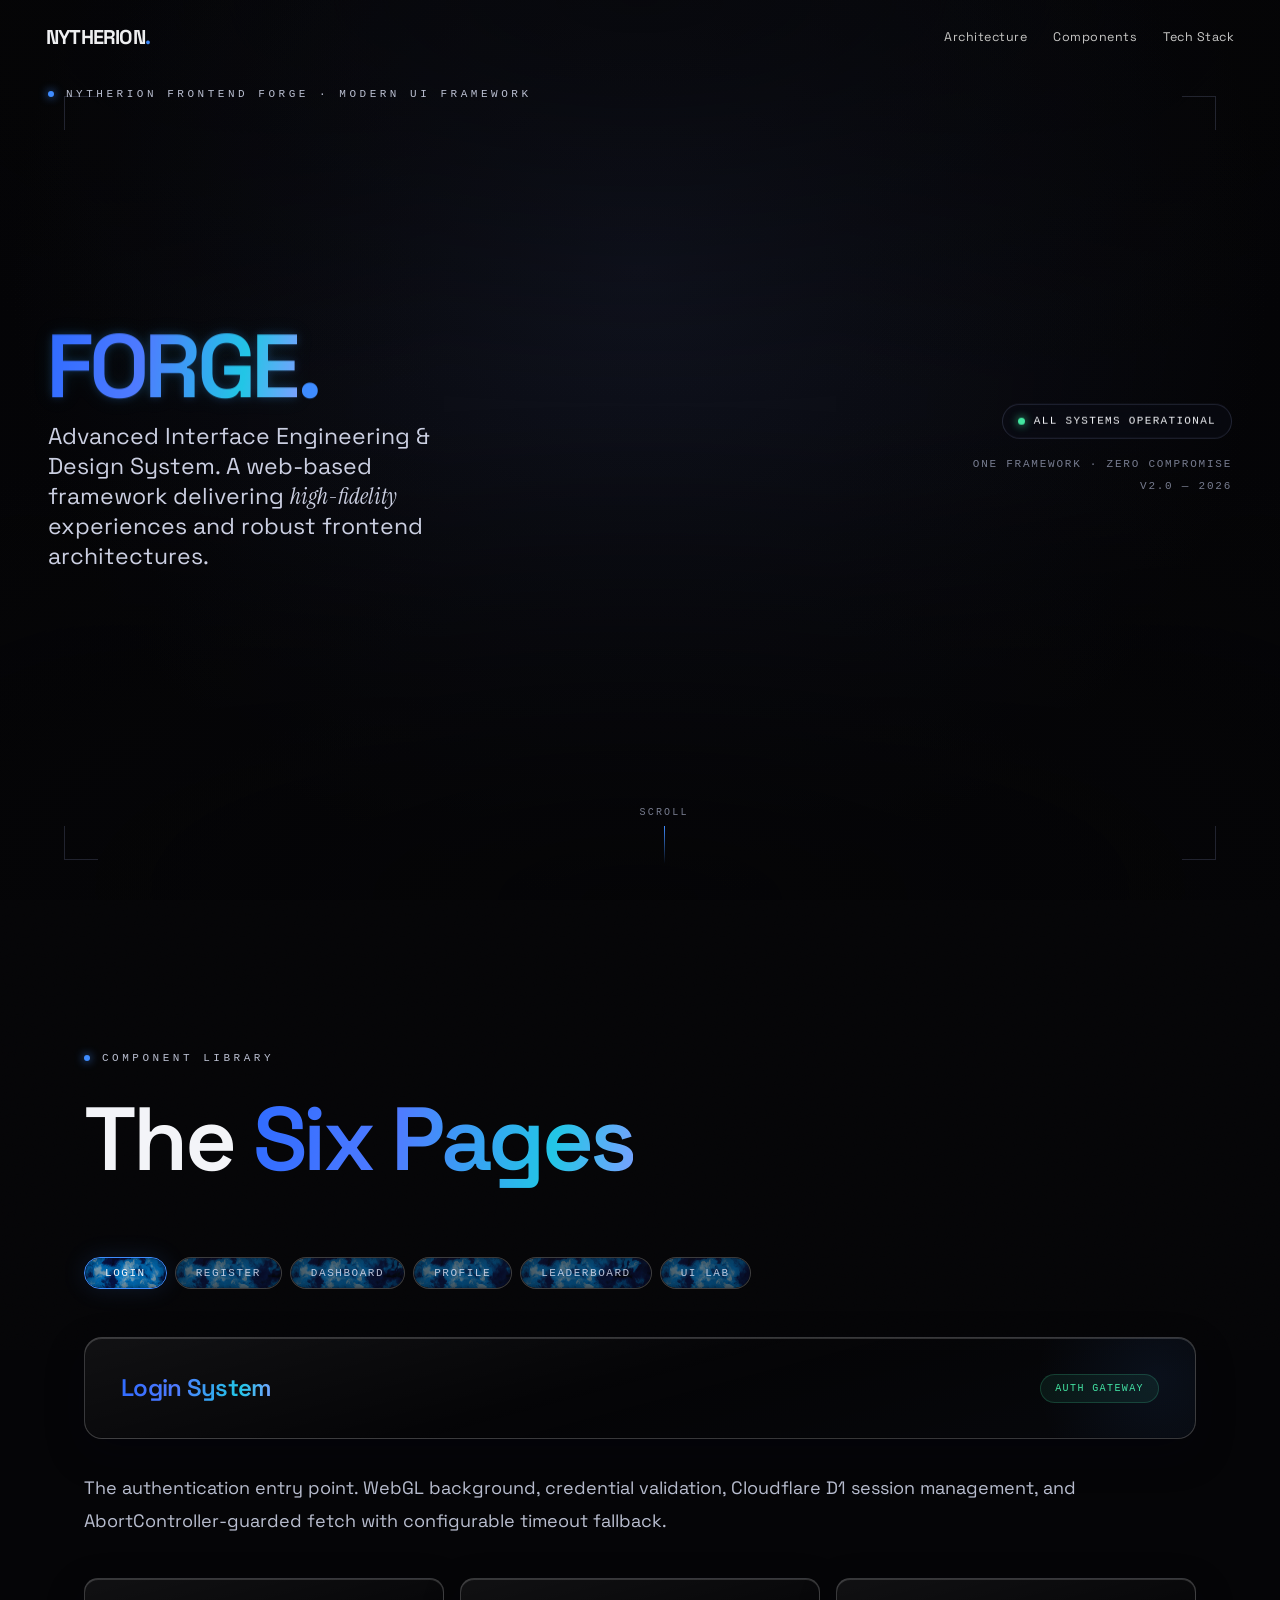
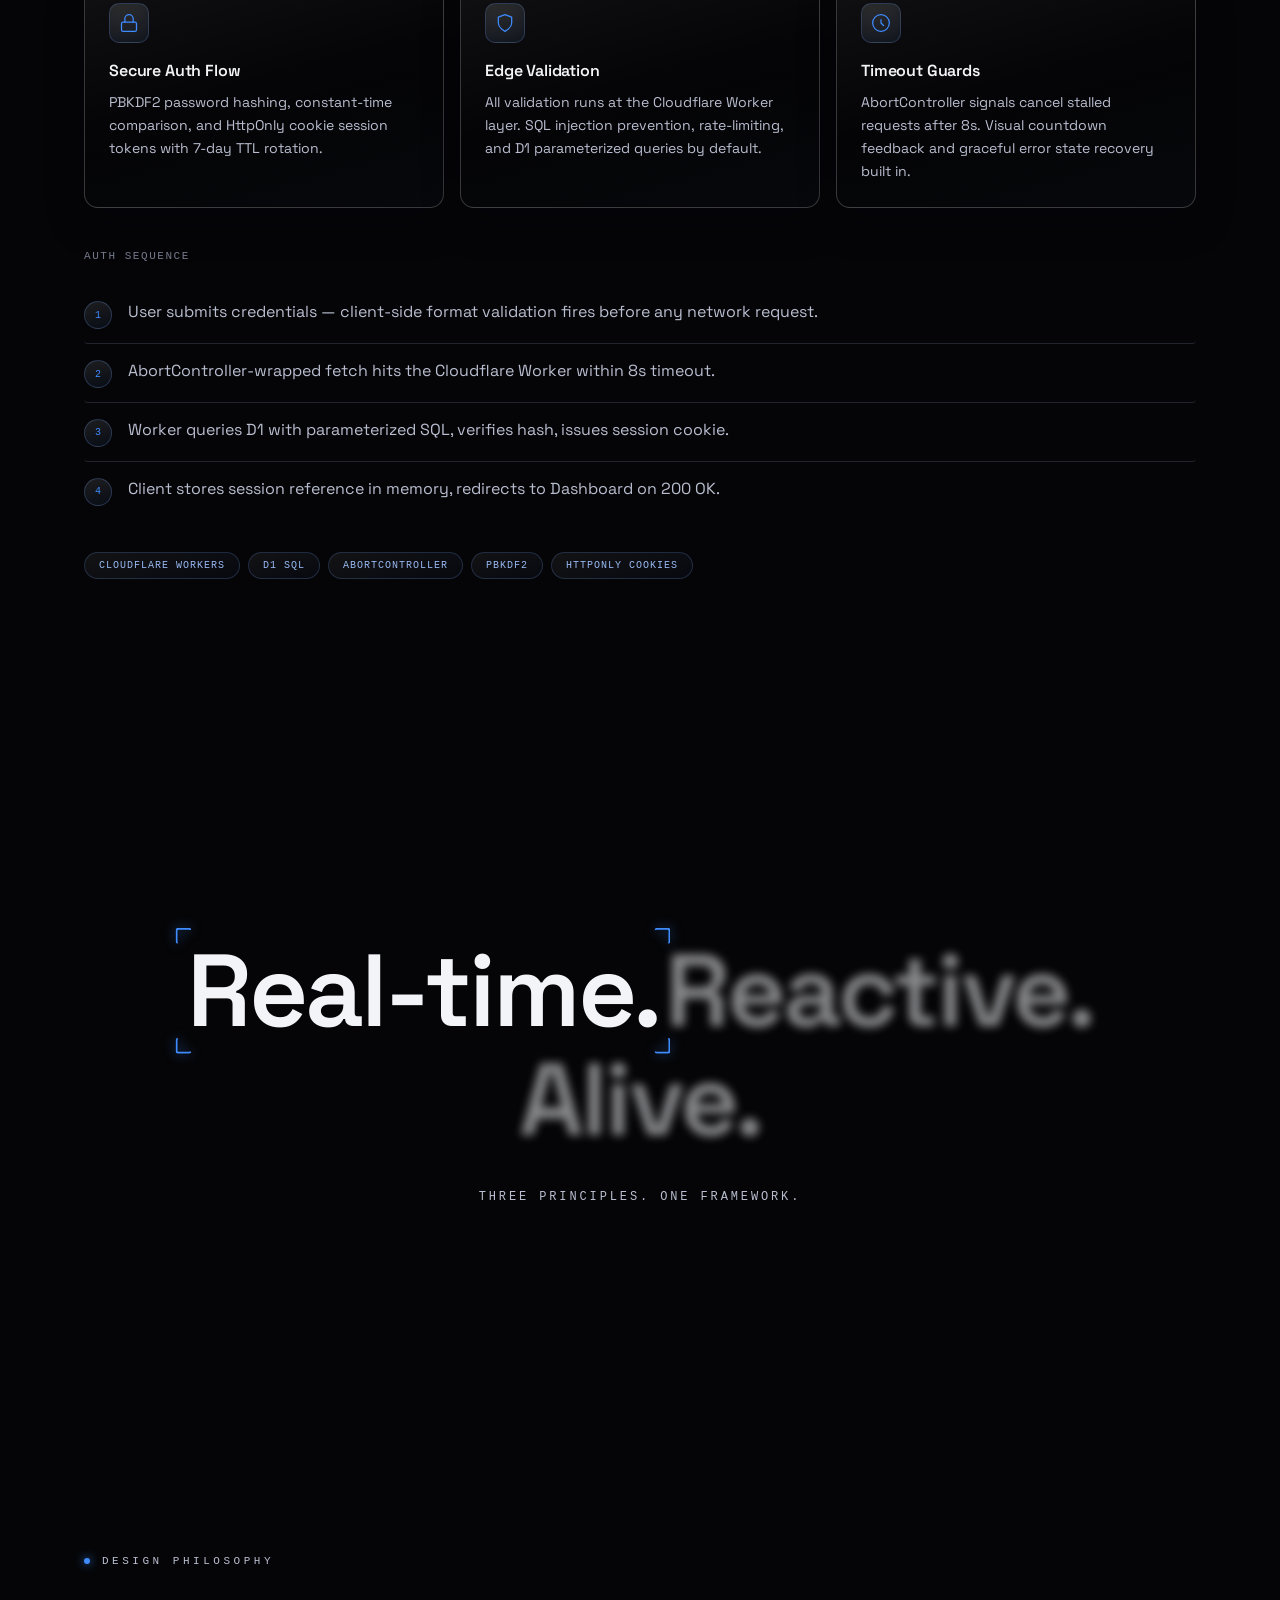
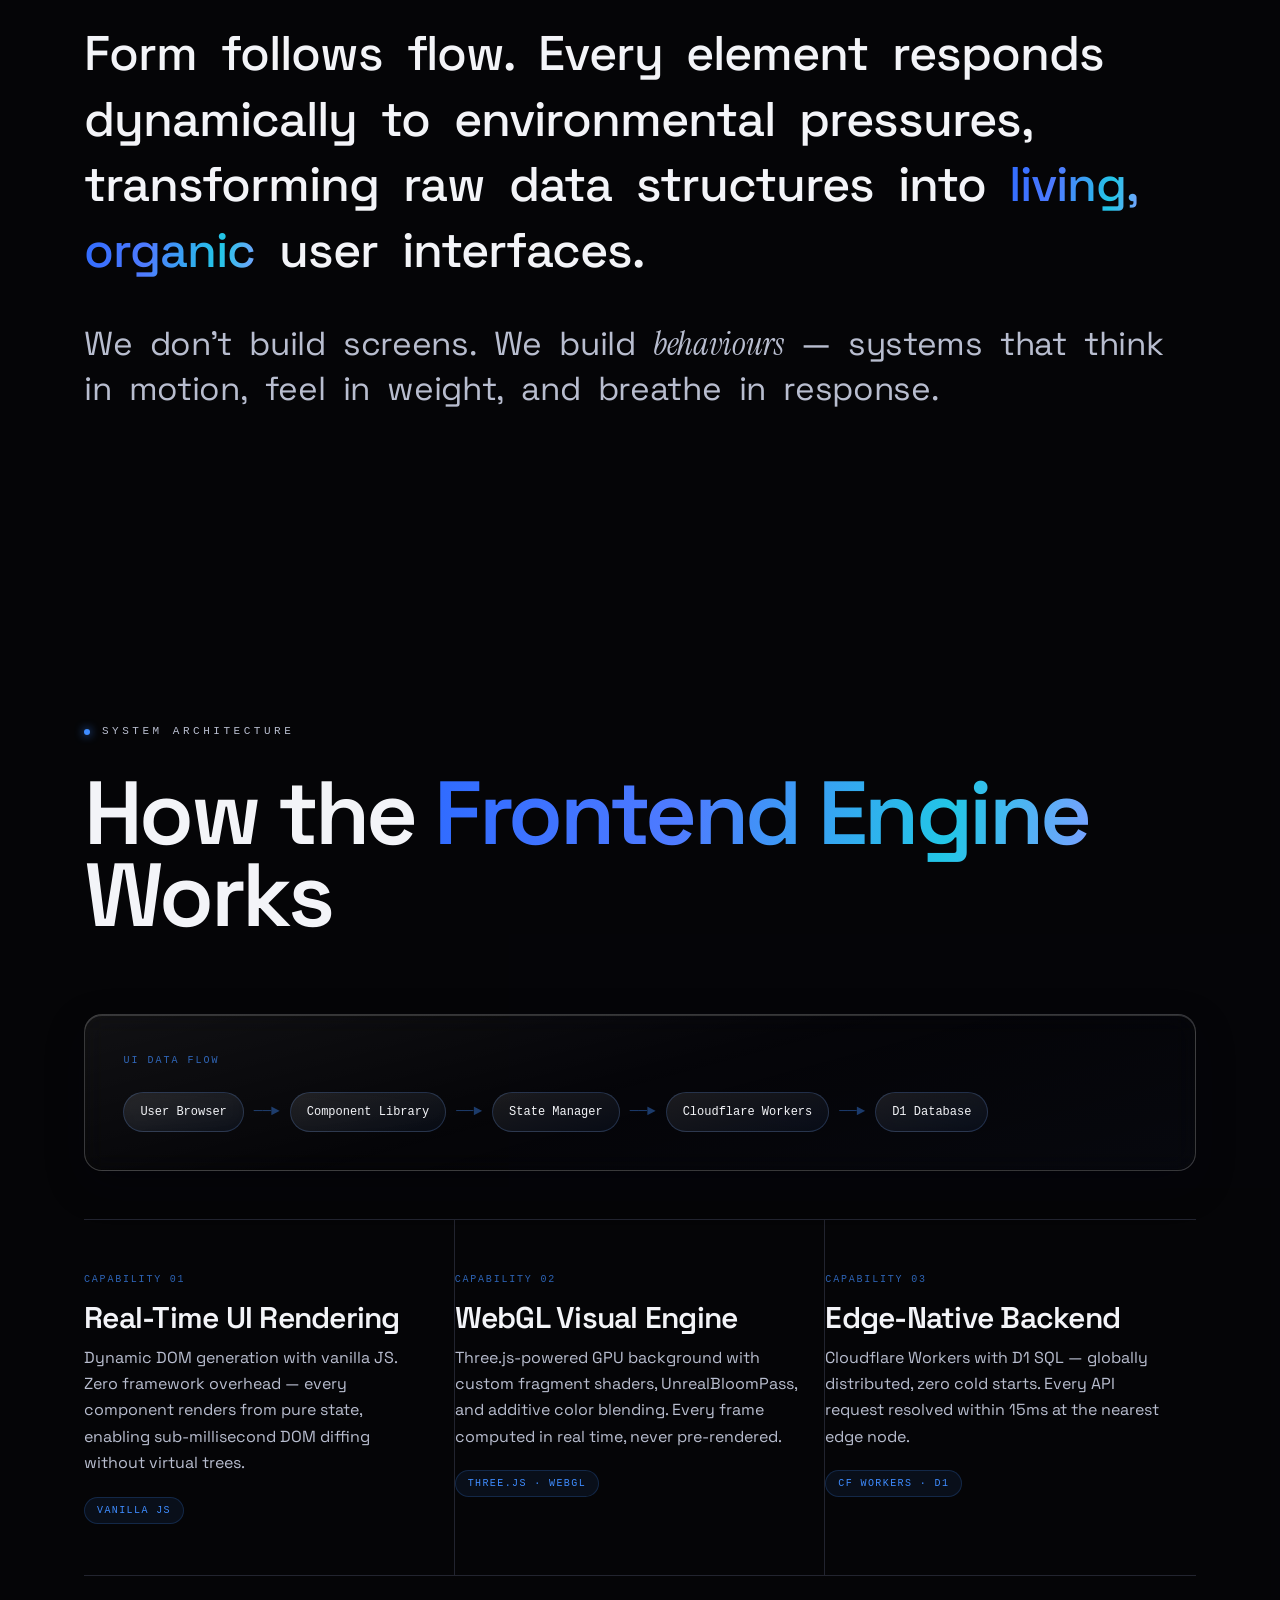
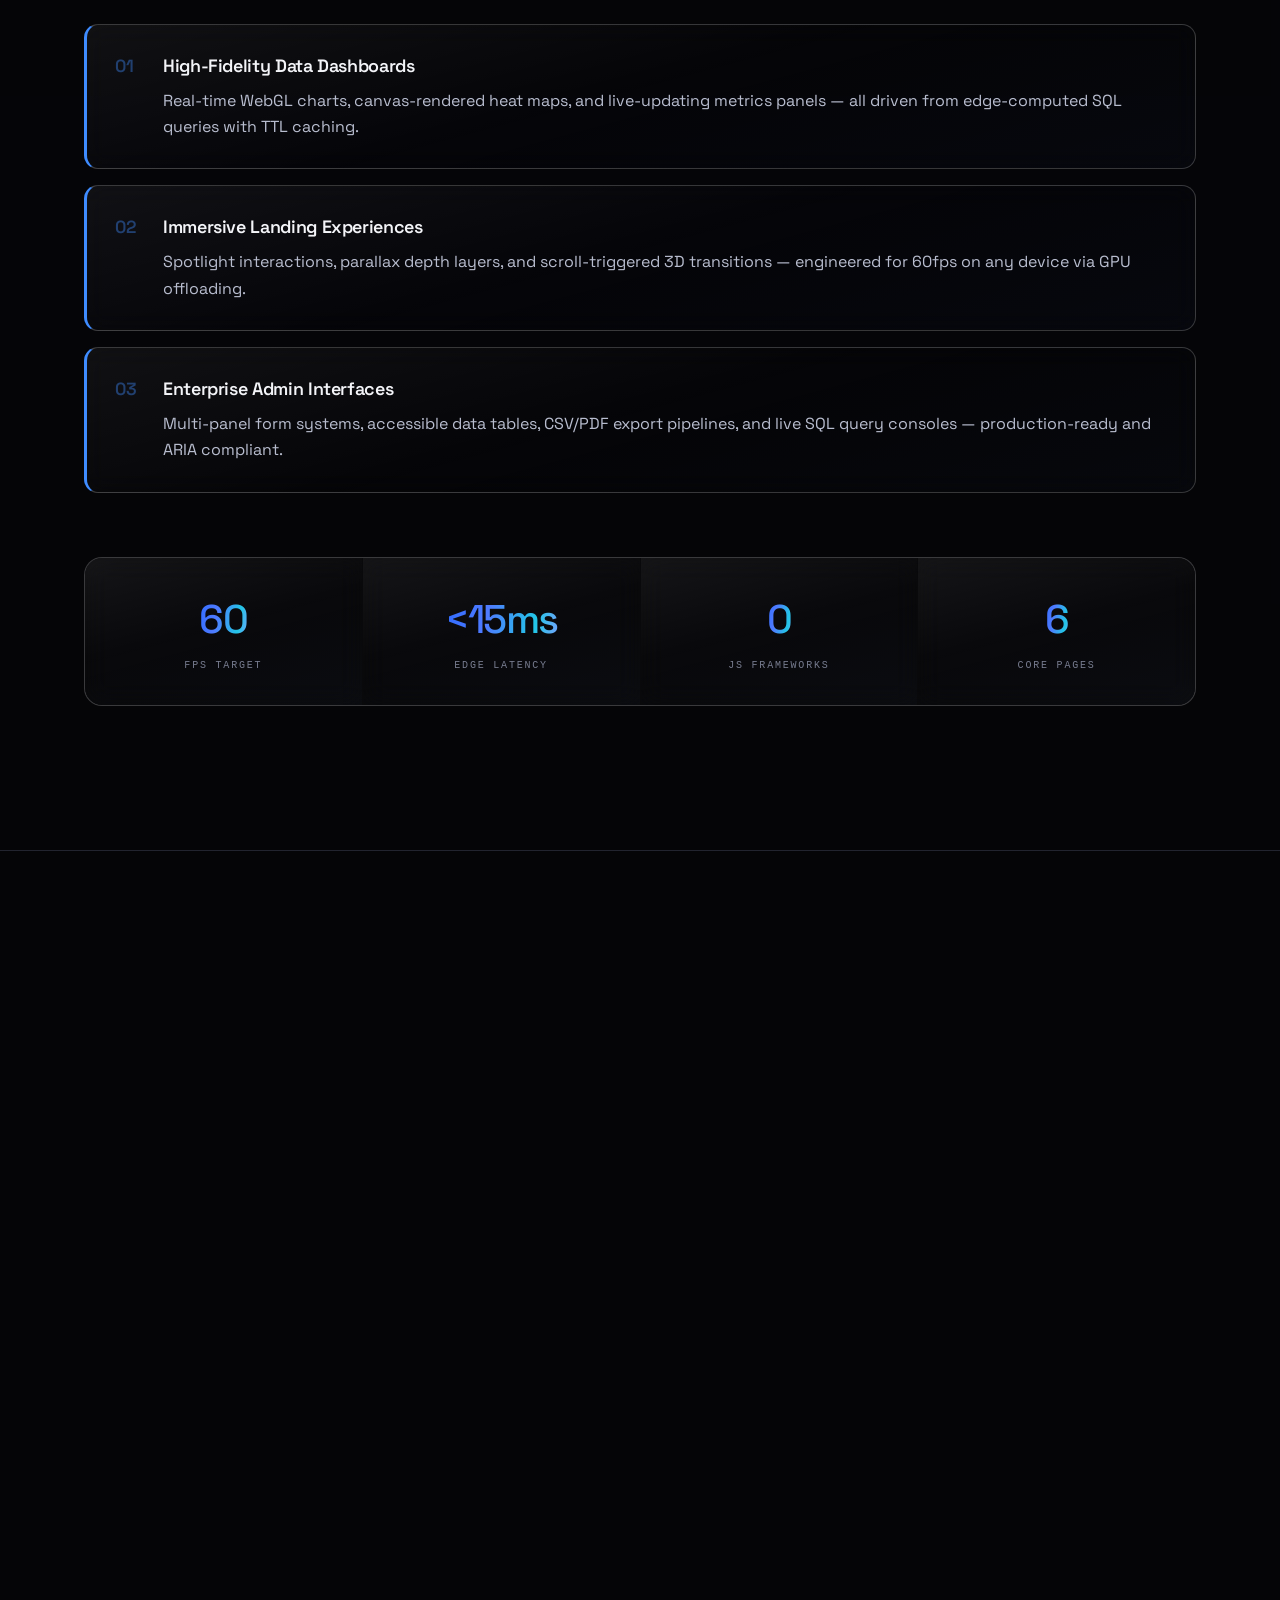
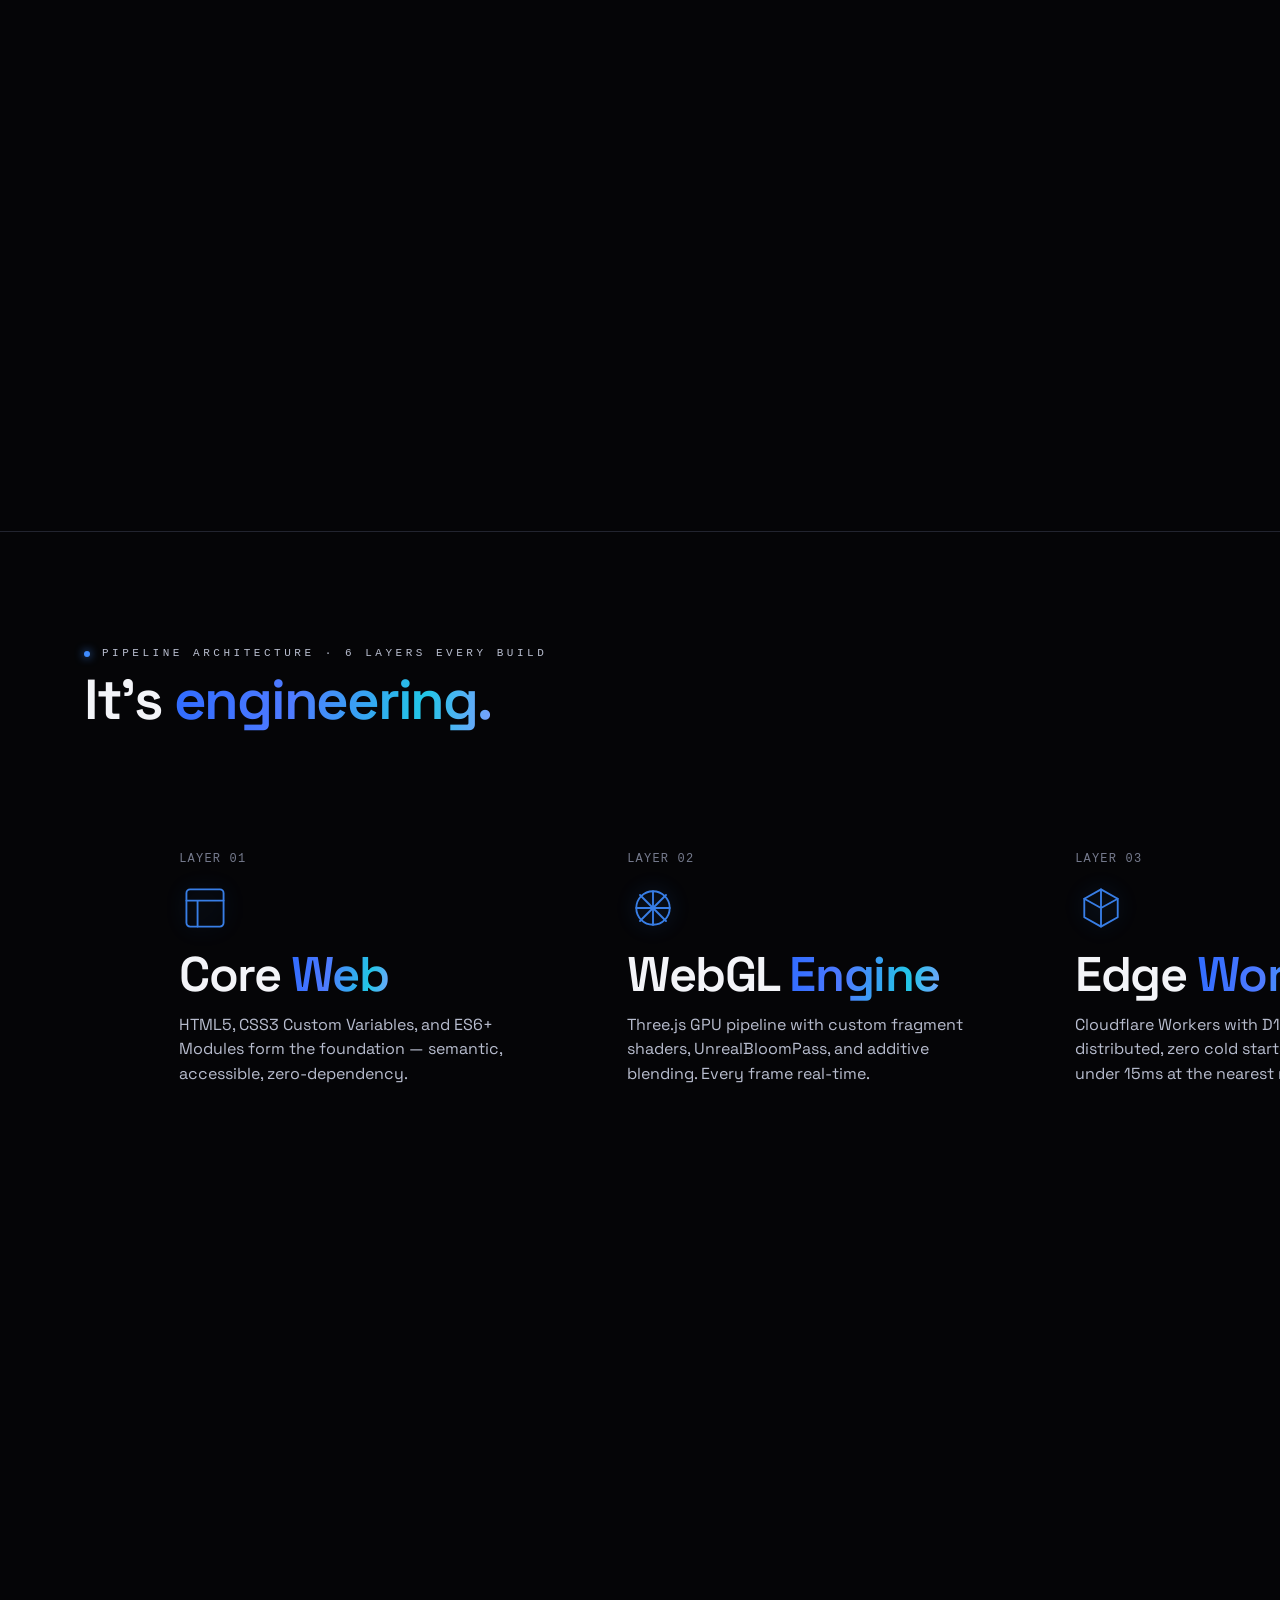
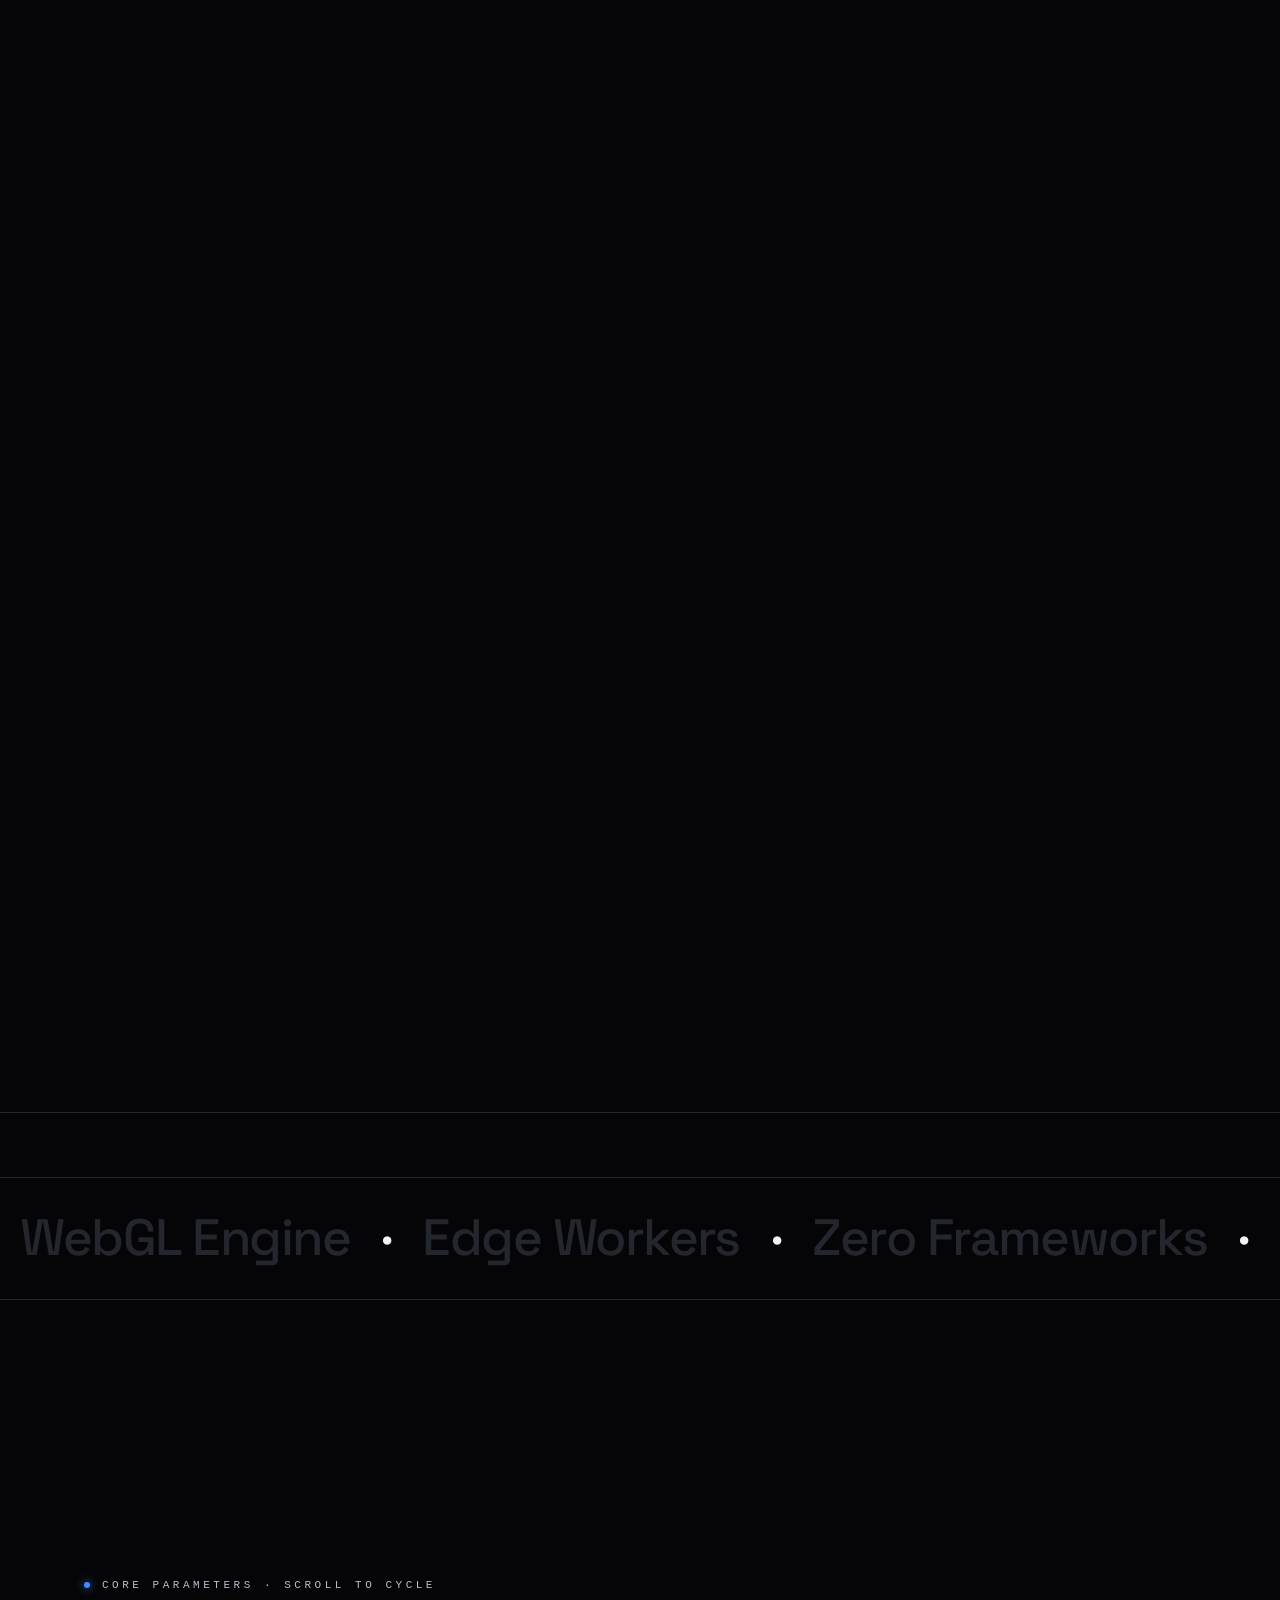
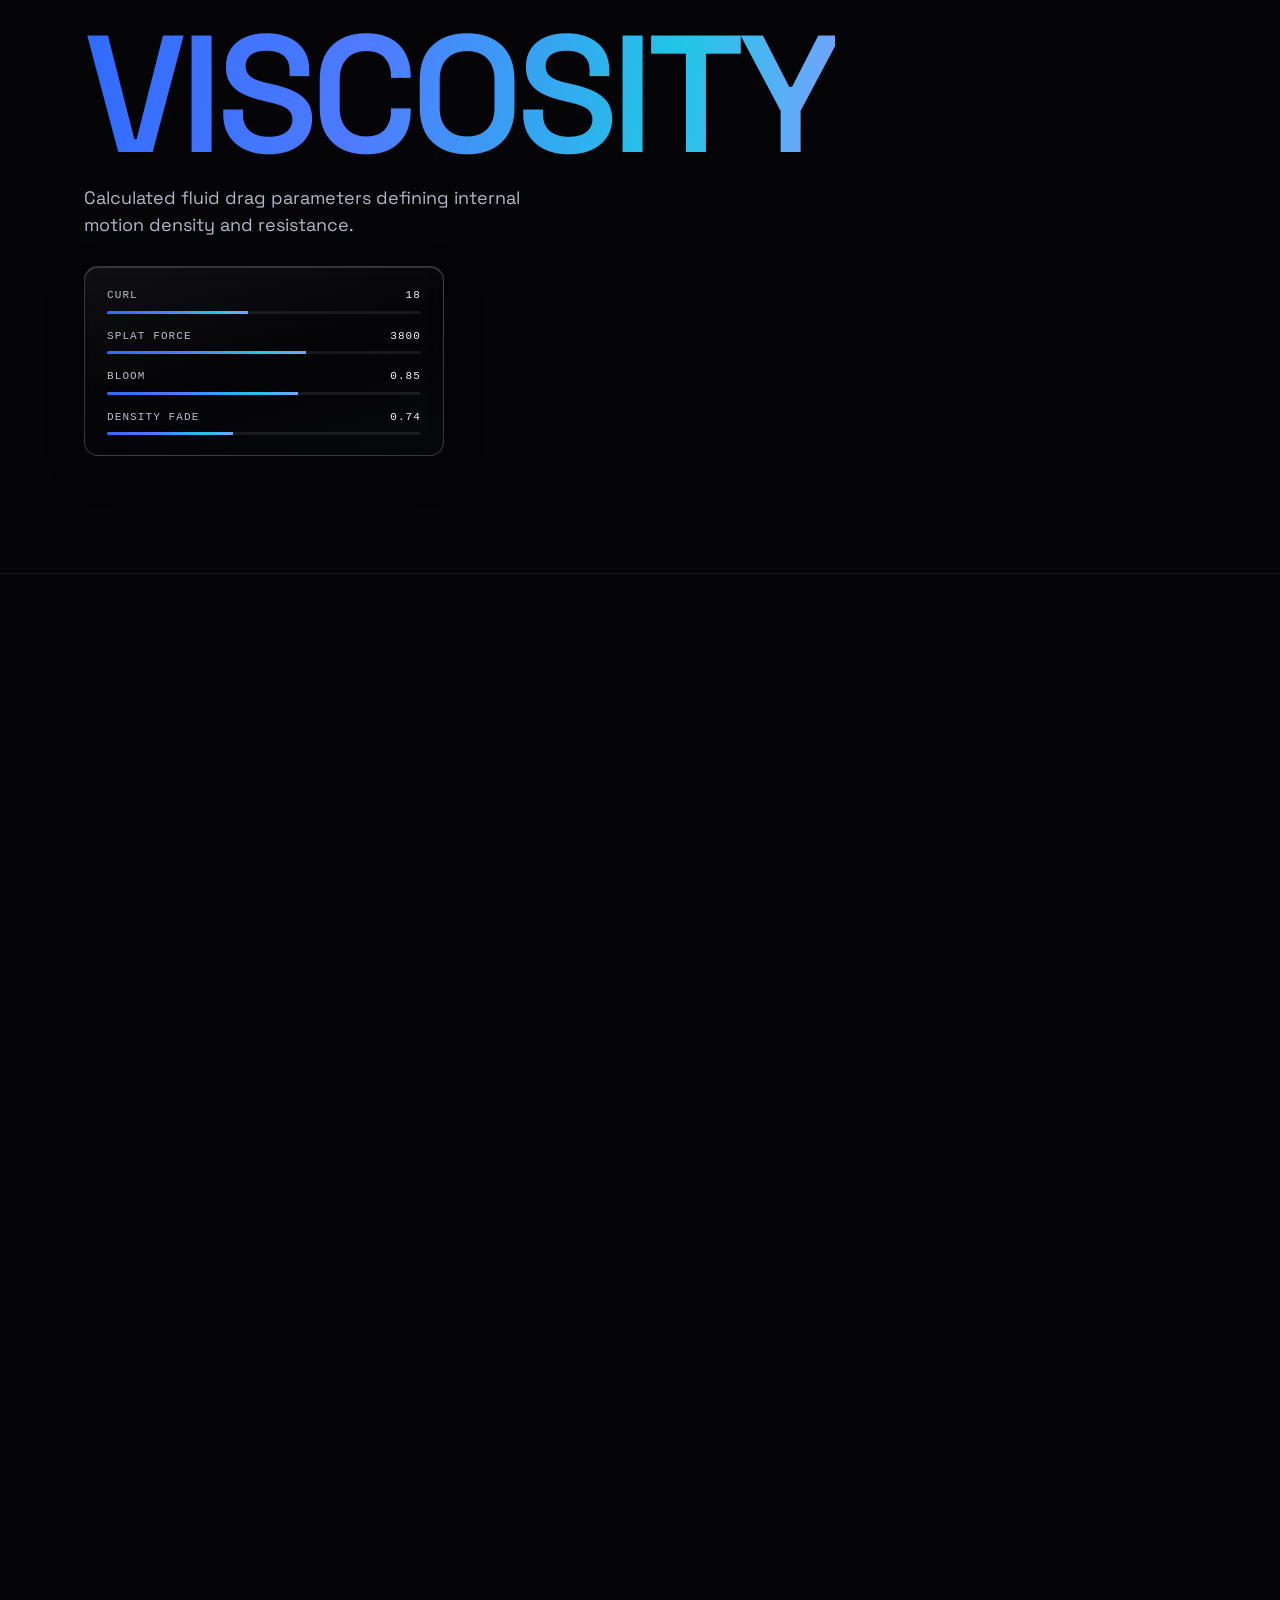
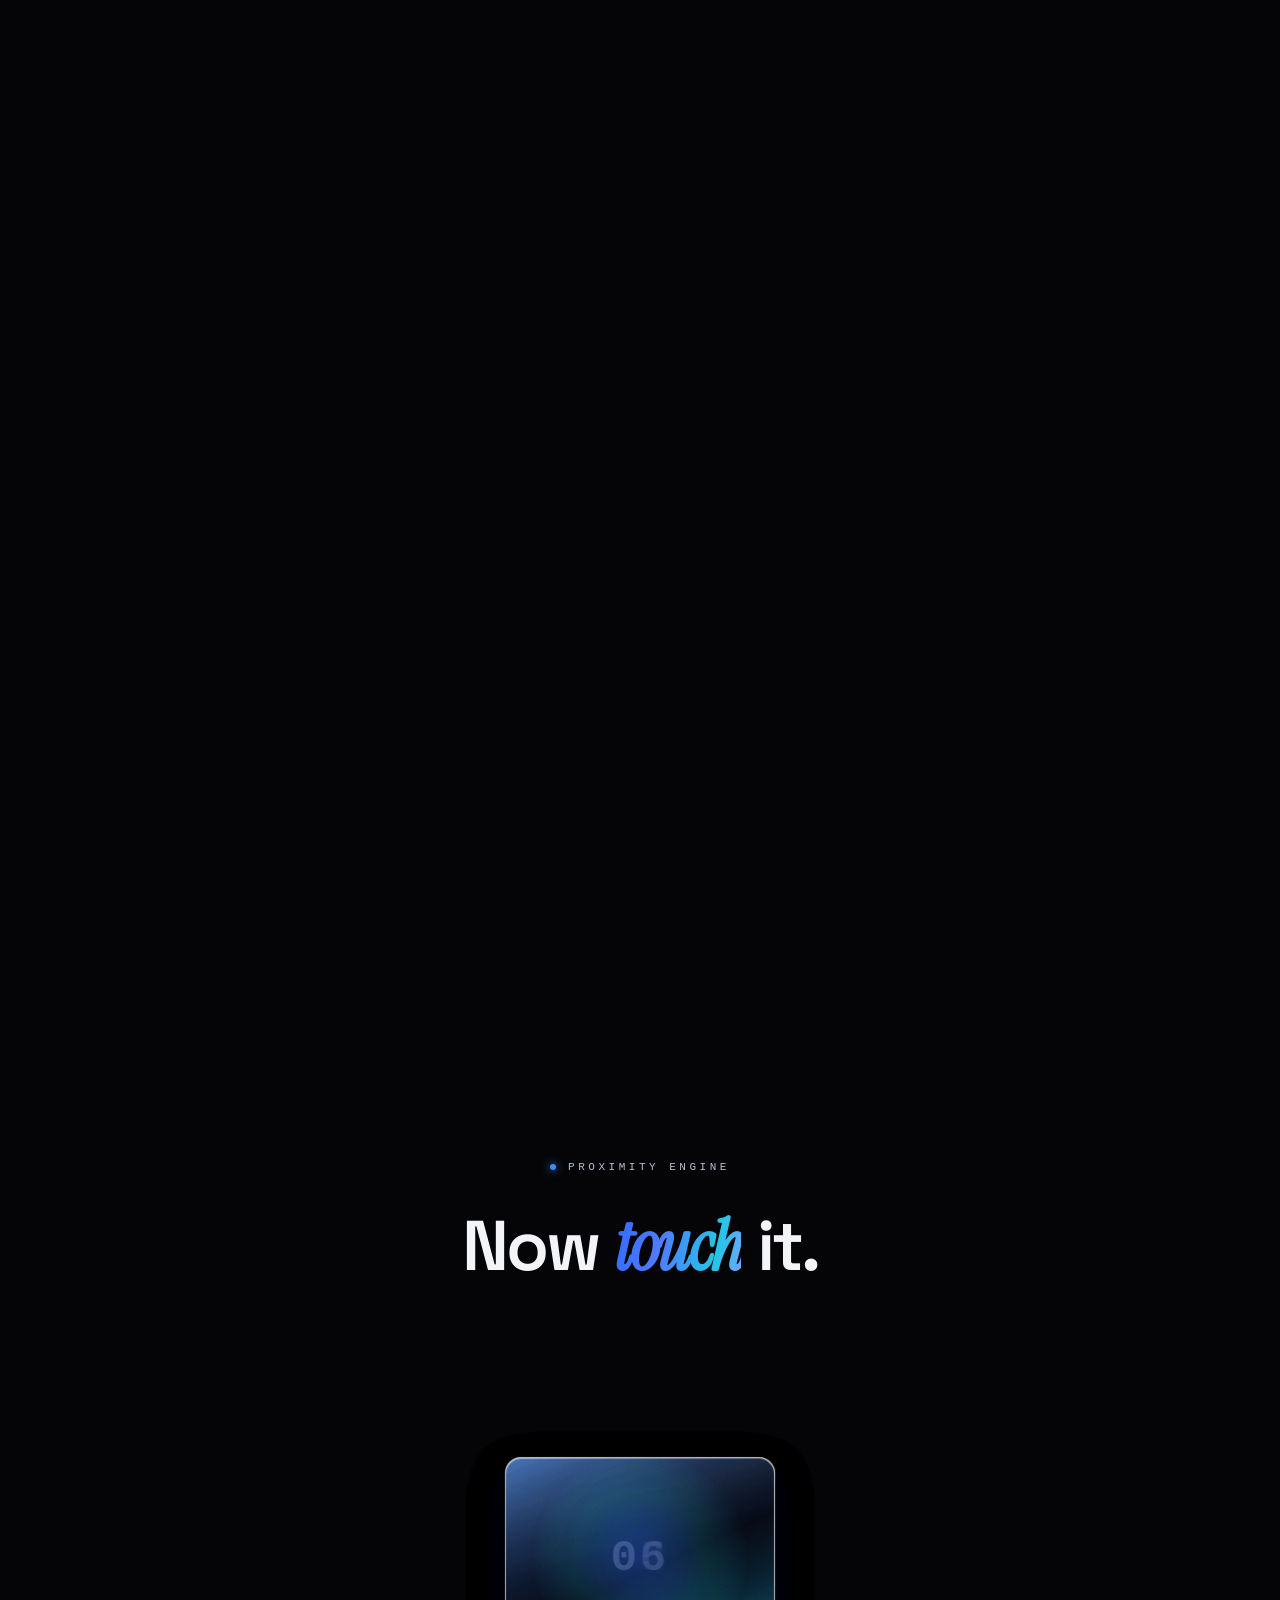
==== commit e4672741: "Update About.html" ====
--- a/About.html
+++ b/About.html
@@ -54,6 +54,21 @@
   <link href="https://fonts.googleapis.com/css2?family=Space+Grotesk:wght@300;400;500;600;700&family=Instrument+Serif:ital@0;1&display=swap" rel="stylesheet">
   <link rel="preload" as="image" href="./visible.png" fetchpriority="high">
   <link rel="stylesheet" href="design.css">
+
+  <!-- Three.js, for the custom animated-model cursor only (pointer.js).
+       Everything else on this page (Warrior 3D, Aether Drive) is hand-
+       rolled WebGL specifically to avoid this kind of dependency — but
+       rendering an actual animated glTF with PBR materials and bloom
+       post-processing by hand is a different scale of effort than a
+       cursor deserves, so this one feature uses the library instead. -->
+  <script type="importmap">
+  {
+    "imports": {
+      "three": "https://unpkg.com/three@0.179.1/build/three.module.js",
+      "three/addons/": "https://unpkg.com/three@0.179.1/examples/jsm/"
+    }
+  }
+  </script>
 </head>
 <body>
 
@@ -759,5 +774,6 @@
 <script src="warrior-fallback-data.js"></script>
 <script src="script.js"></script>
 <script src="drone.js"></script>
+<script type="module" src="pointer.js"></script>
 </body>
 </html>
--- a/design.css
+++ b/design.css
@@ -1037,9 +1037,11 @@
        (getBoundingClientRect()) in sync with what's really scrolling. */
     .pin-320{height:320vh;}
     .pin-420{height:420vh;}
+    .pin-260{height:260vh;}
     @supports (height: 100dvh){
       .pin-320{height:320dvh;}
       .pin-420{height:420dvh;}
+      .pin-260{height:260dvh;}
     }
     #pipeHead{
       position:absolute;top:clamp(80px,12vh,130px);left:0;right:0;z-index:5;
@@ -1244,16 +1246,12 @@
     /* ══════════════════════════════════════════════
        SYSTEM 2 — TOUCH: Interactive Grid Proximity
        ══════════════════════════════════════════════ */
-    #touchSection{
-      position:relative;
-      width:100%;
+    #touchSection{position:relative;width:100%;}
+    #touchSection .pinStick{
+      flex-direction:column;
+      justify-content:center;
       padding:clamp(90px,16vh,160px) 0;
-      background:transparent;
-      display:flex;
-      flex-direction:column;
-      align-items:center;
-      justify-content:center;
-      overflow:hidden;
+      overflow:visible; /* cards animate in from slightly outside their box during the cascade */
     }
     #touchSection .touch-eyebrow{margin-bottom:clamp(1.5rem,3vw,2.5rem);}
     #touchSection .touch-heading{
@@ -1281,8 +1279,20 @@
     @media(max-width:560px){
       .interactive-grid{grid-template-columns:repeat(2,1fr);}
     }
+    /* Scroll-cascade target (setupShowcaseCascade in script.js). Kept as
+       its own wrapper around .grid-item rather than animating .grid-item
+       directly, purely so this transform and the hover-tilt transform
+       below never have to share one element. Base state here is the
+       plain, settled grid — JS only applies the "flying in" transform
+       while the cascade is actually in progress, then clears its inline
+       styles once a card settles, so no-JS or a script error both fail
+       safe to an ordinary static grid rather than a stuck/hidden card. */
+    .showcase-card{will-change:transform,opacity,filter;}
+    @media (prefers-reduced-motion:reduce){
+      .showcase-card{opacity:1!important;transform:none!important;filter:none!important;}
+    }
     .grid-item{
-      aspect-ratio:1;
+      aspect-ratio:4/3;
       border-radius:16px;
       perspective:1000px;
       will-change:transform;
@@ -1301,30 +1311,43 @@
       .grid-item{background:rgba(14,17,28,0.7);}
     }
     .item-inner{
+      position:relative;
       width:100%;
       height:100%;
-      background:radial-gradient(
-        circle at var(--mouse-x,50%) var(--mouse-y,50%),
-        rgba(47,107,255,0.18) 0%,
-        rgba(34,198,230,0.06) 40%,
-        transparent 65%
-      );
       border-radius:inherit;
+      overflow:hidden;
       will-change:transform;
       transition:transform 0.28s cubic-bezier(0.25,1,0.5,1);
-      /* label inside each cell */
-      display:flex;
-      align-items:flex-end;
-      padding:clamp(10px,1.5vw,16px);
+    }
+    /* Placeholder for the real product screenshots — swap the div below
+       for an <img src="..."> (or set background-image here) once those
+       are ready; everything else (rounding, caption overlay, hover
+       tilt) stays the same either way. */
+    .card-img{
+      position:absolute;inset:0;
+      display:flex;align-items:center;justify-content:center;
+      background:
+        radial-gradient(circle at var(--mouse-x,50%) var(--mouse-y,50%),rgba(47,107,255,0.18) 0%,rgba(34,198,230,0.06) 40%,transparent 65%),
+        linear-gradient(155deg,rgba(63,140,255,0.16),rgba(10,14,26,0.4) 55%,rgba(34,198,230,0.10));
+    }
+    .card-img-index{
+      font-family:var(--mono);
+      font-size:clamp(28px,4vw,44px);
+      font-weight:600;
+      letter-spacing:0.06em;
+      color:rgba(150,175,230,0.16);
     }
     .grid-item-label{
+      position:absolute;left:0;right:0;bottom:0;
       font-family:var(--mono);
       font-size:clamp(9px,1vw,11px);
       letter-spacing:0.16em;
       text-transform:uppercase;
-      color:rgba(150,162,210,0.45);
+      color:rgba(150,162,210,0.55);
       transition:color .3s ease;
       pointer-events:none;
+      padding:clamp(10px,1.5vw,16px);
+      background:linear-gradient(to top,rgba(4,6,12,0.55),transparent);
     }
     .grid-item:hover .grid-item-label{
       color:rgba(100,150,255,0.7);
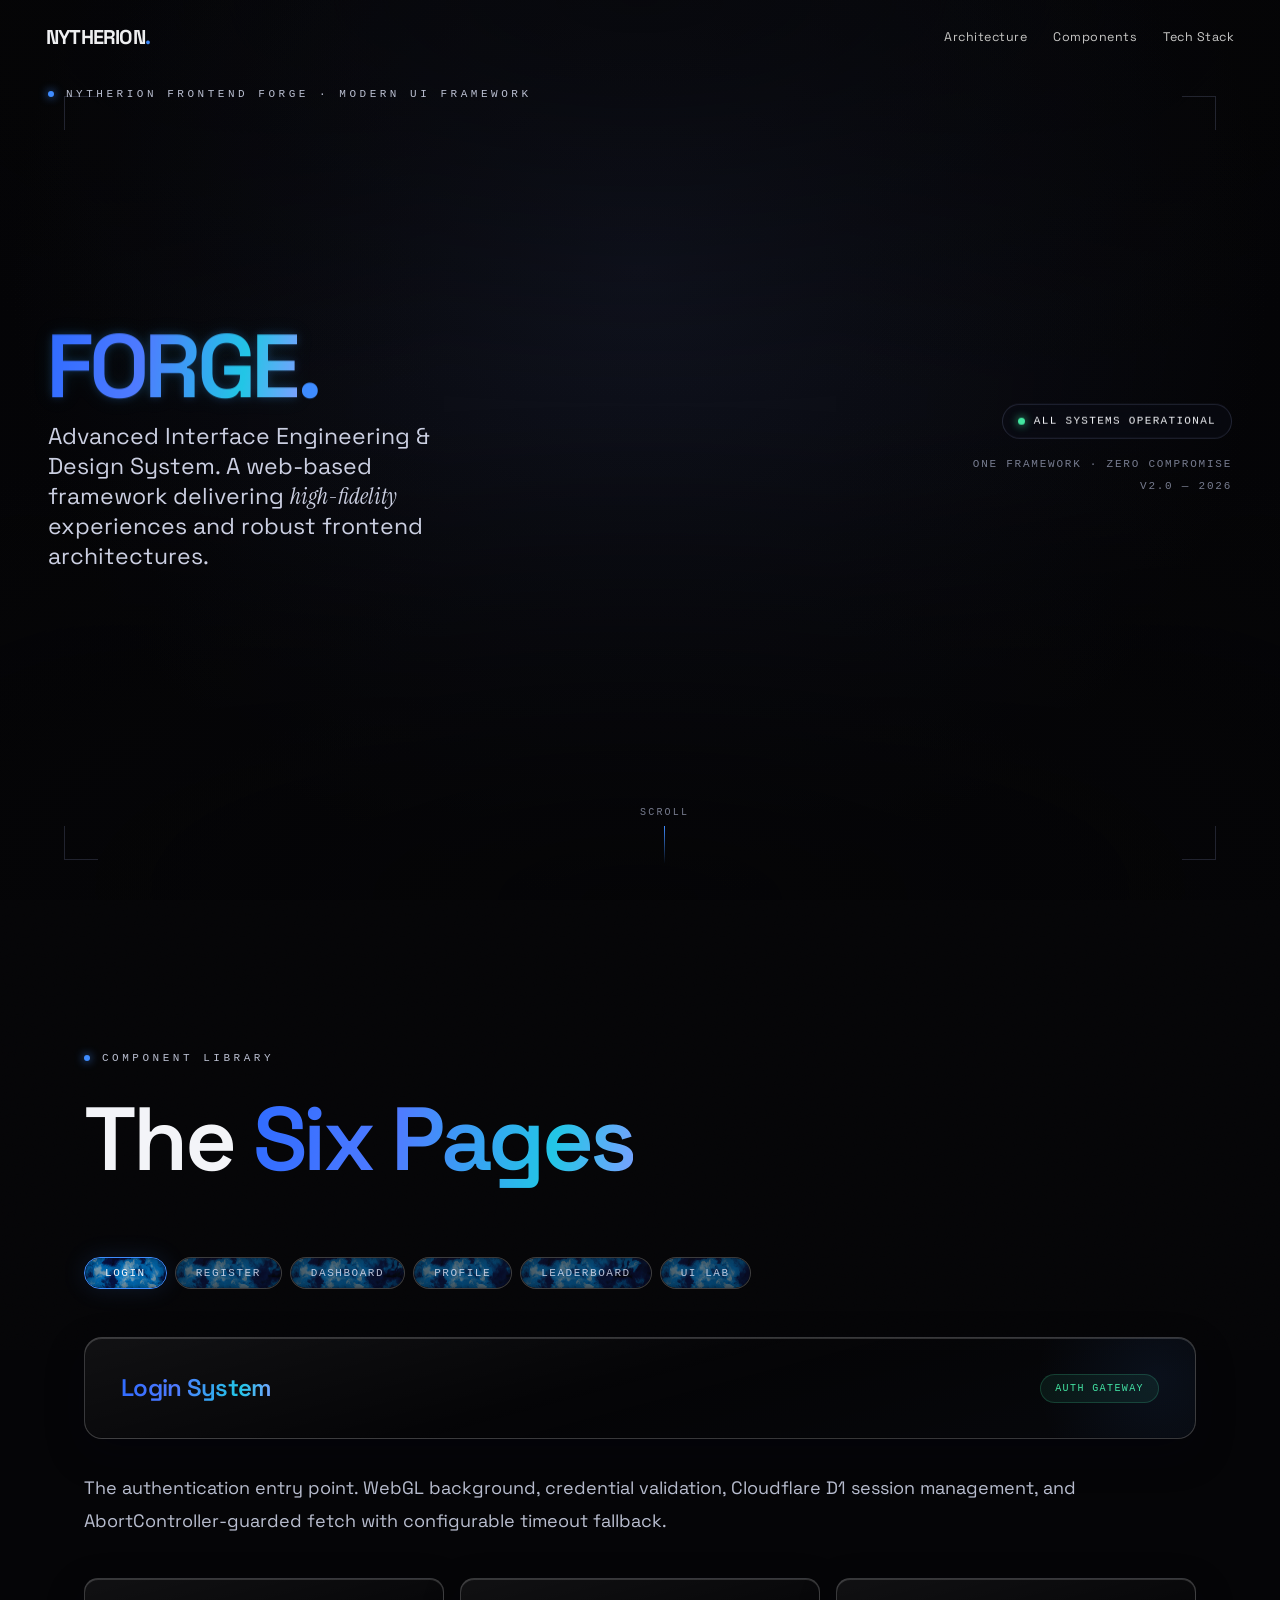
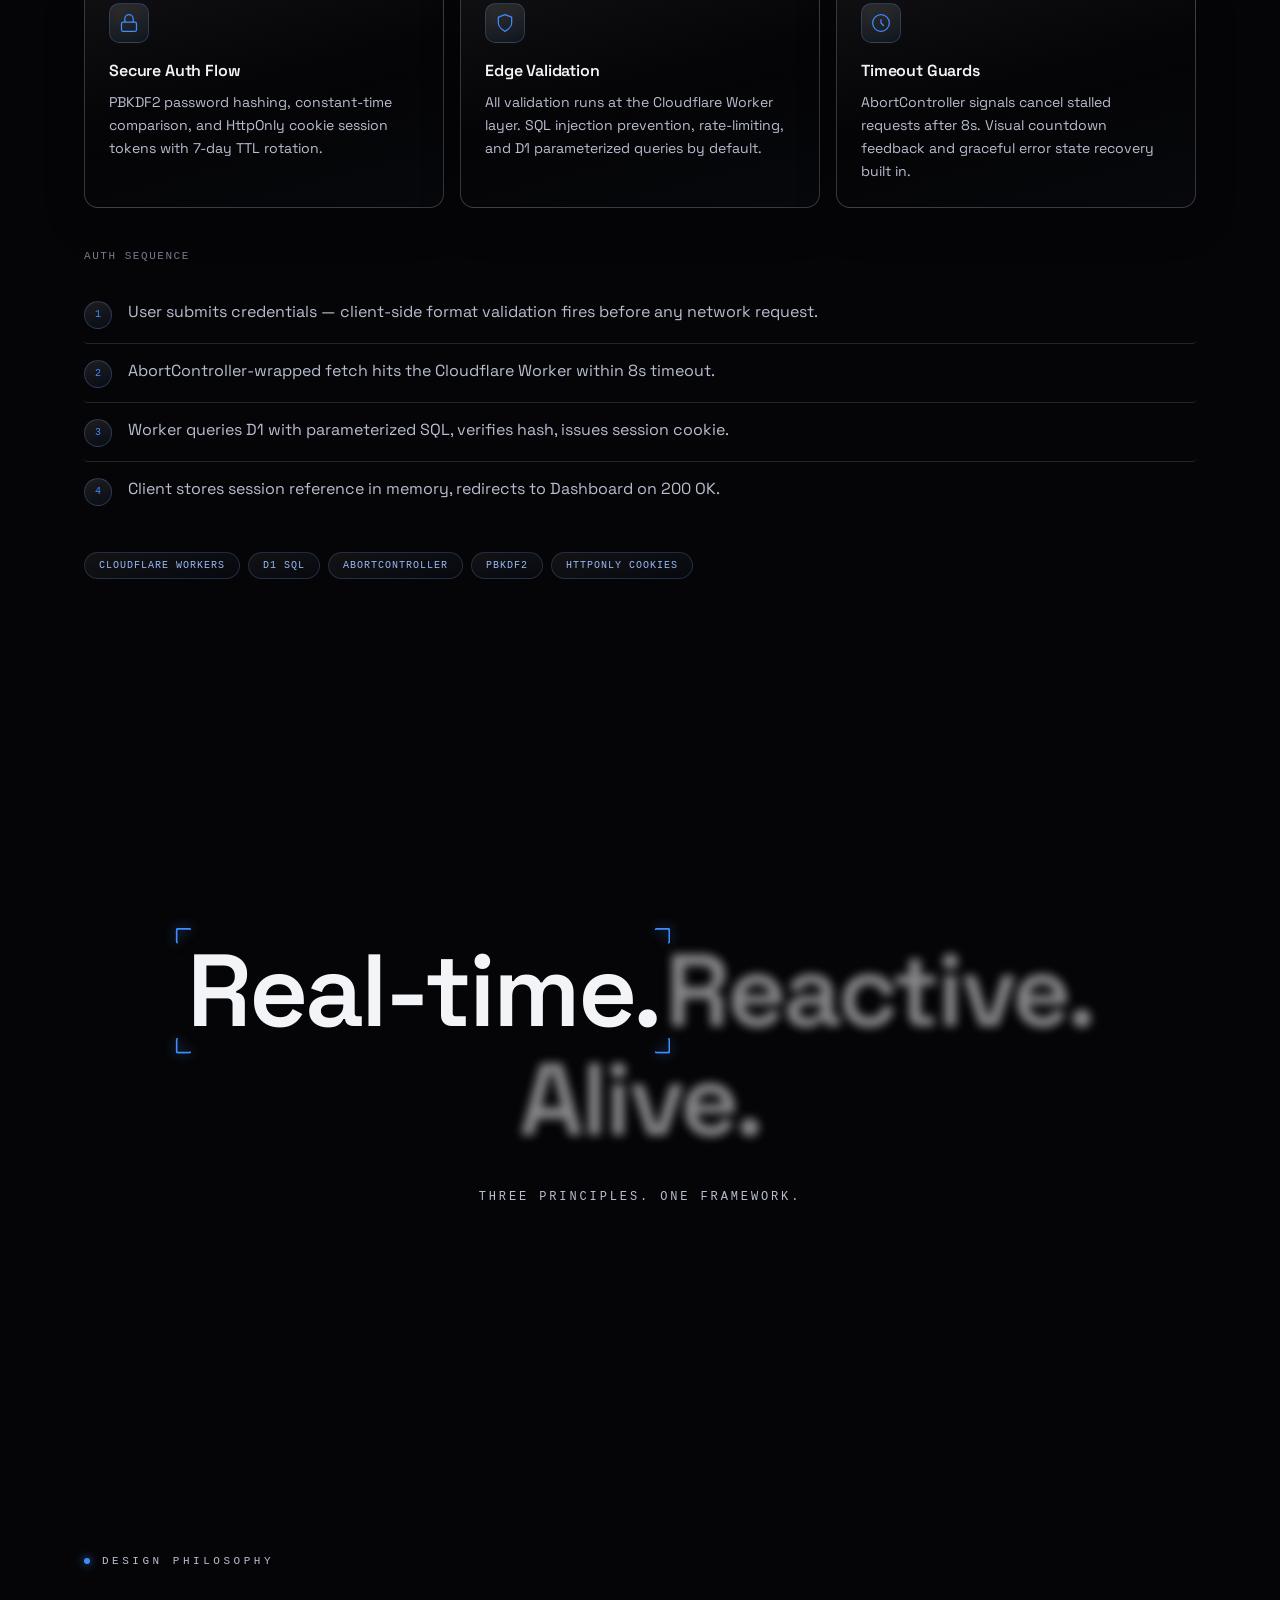
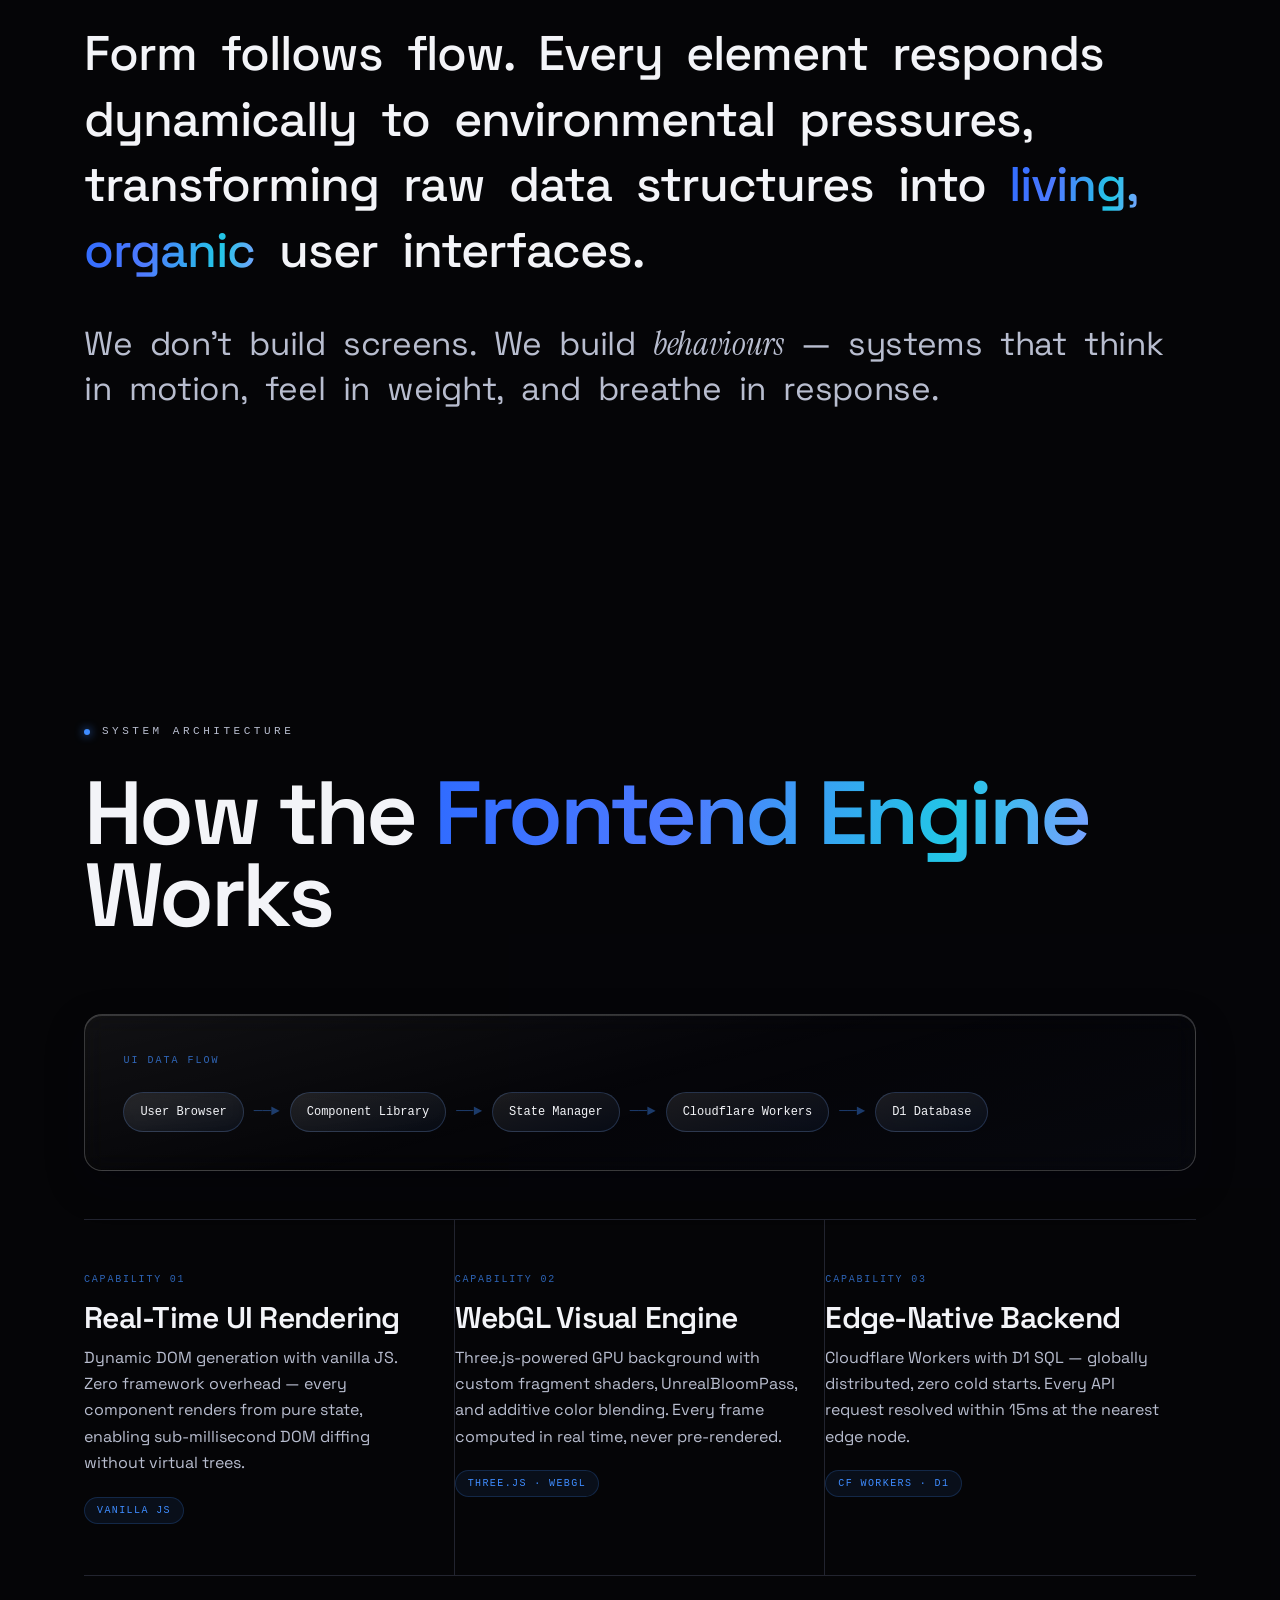
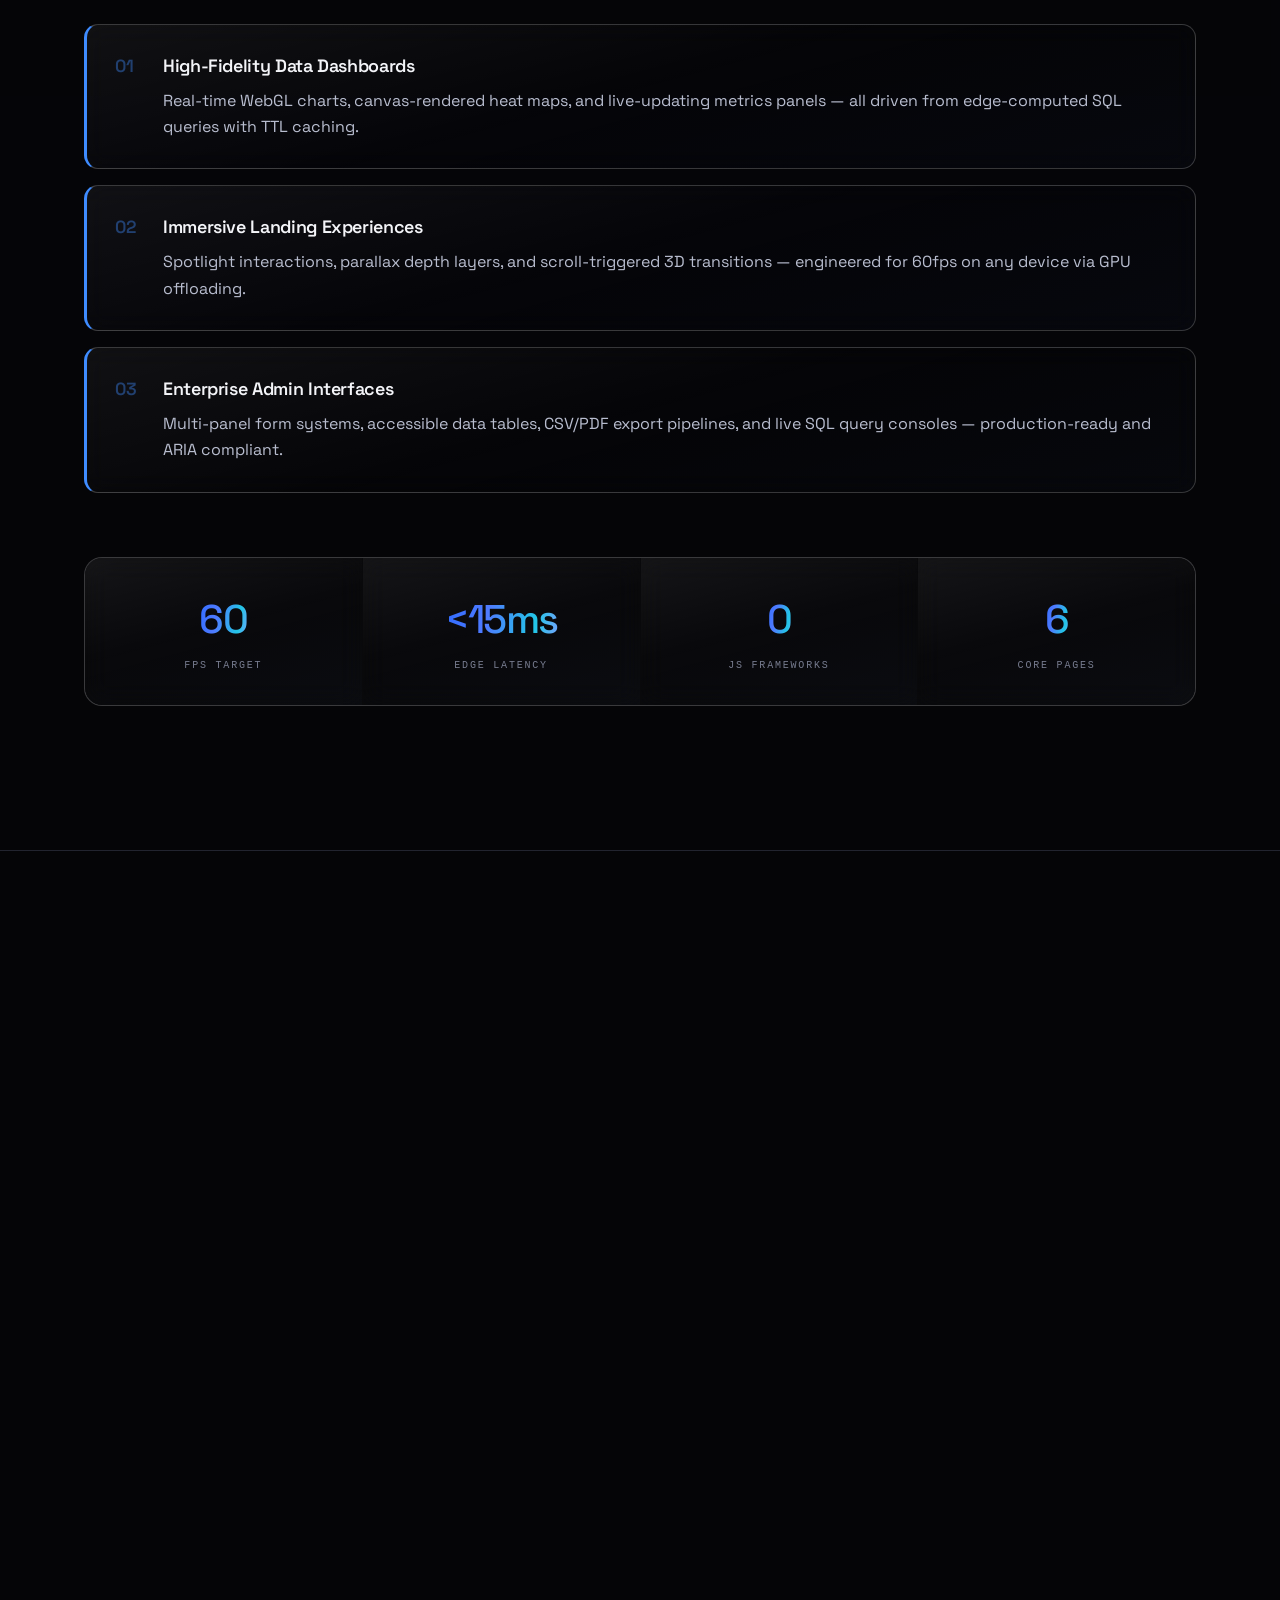
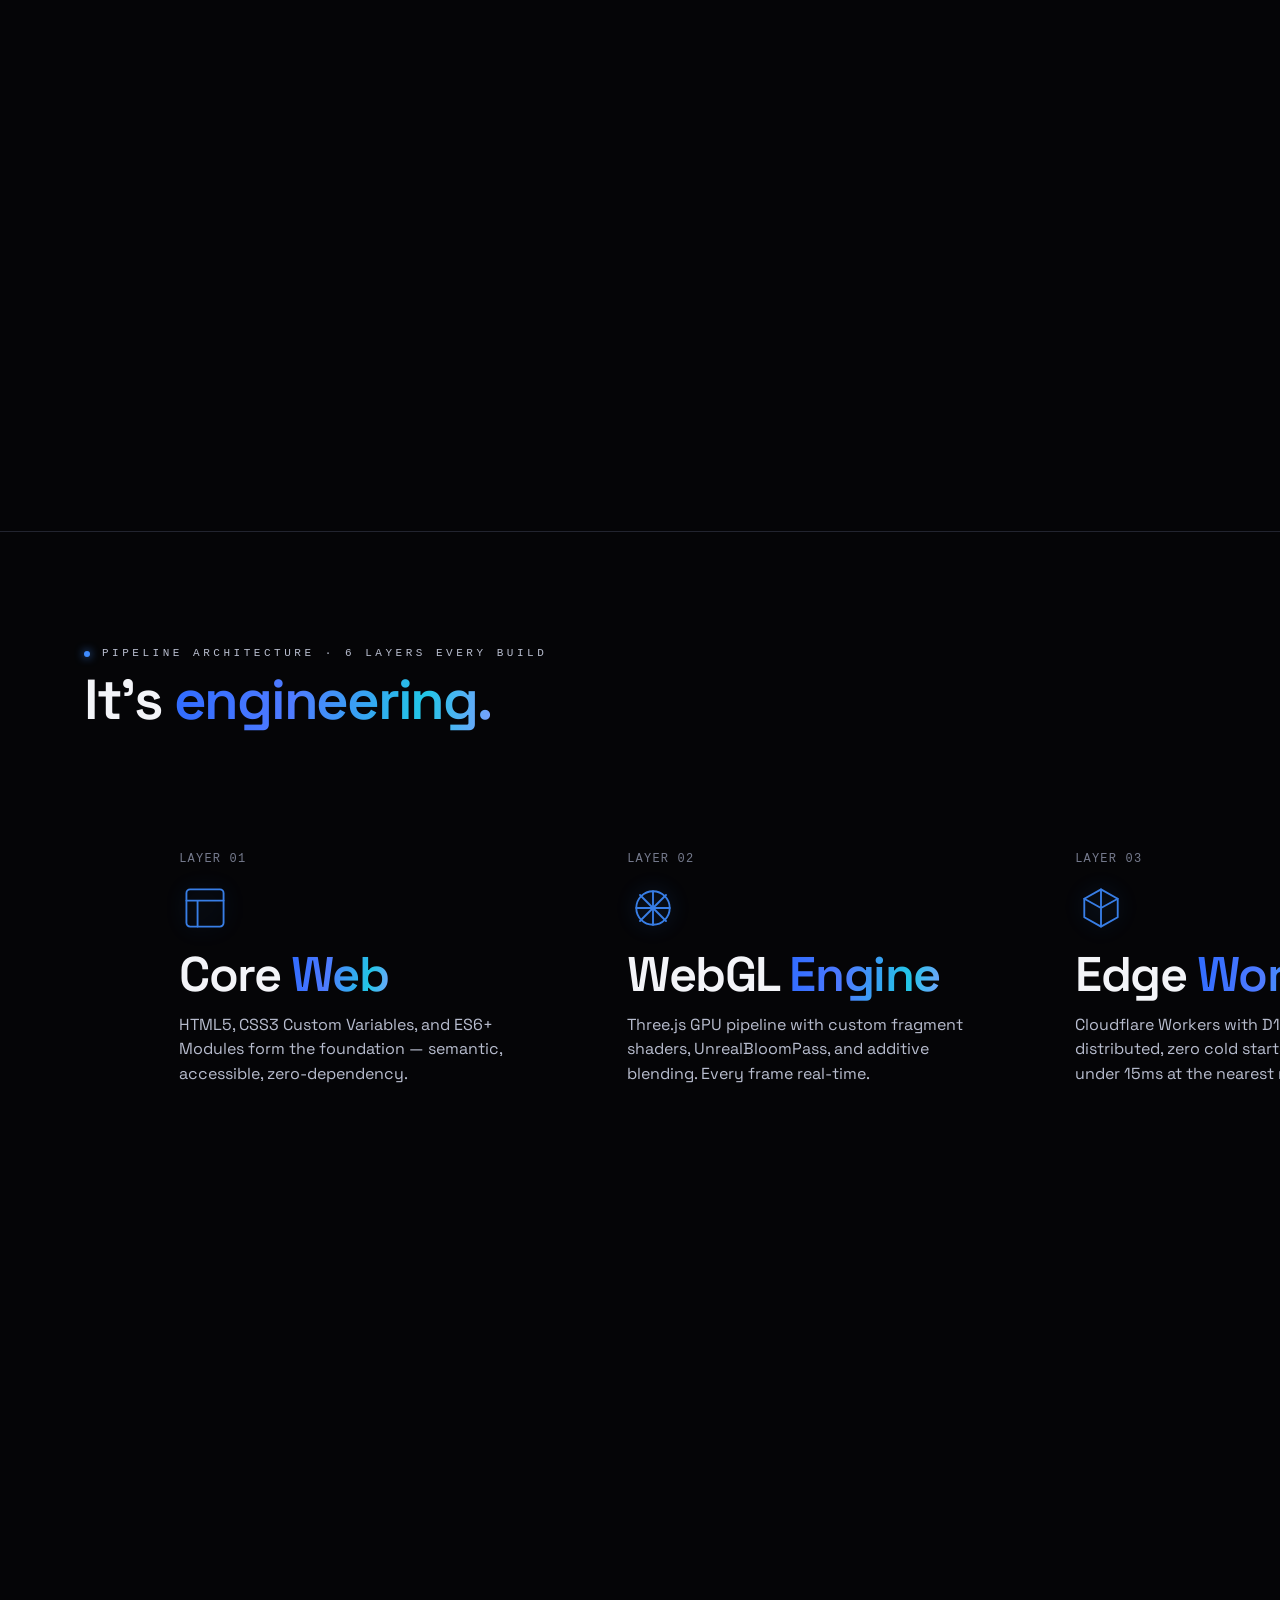
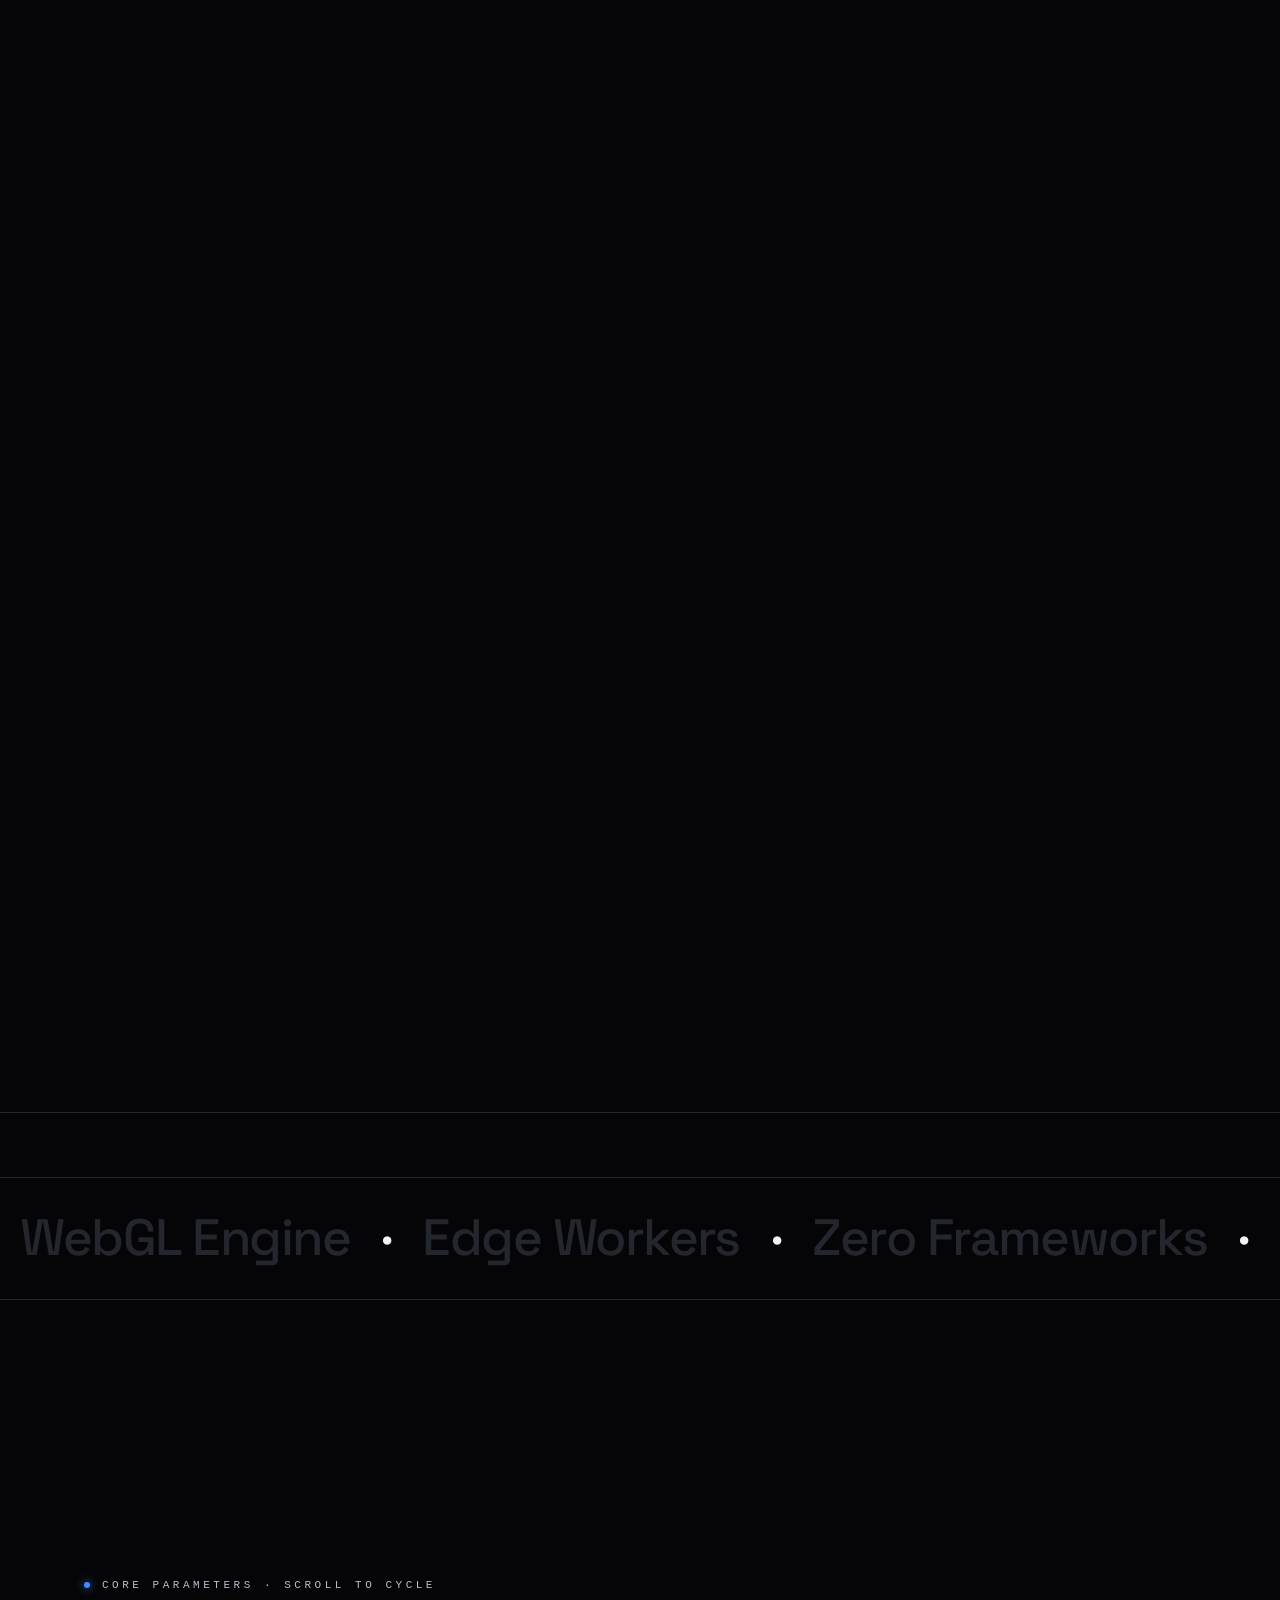
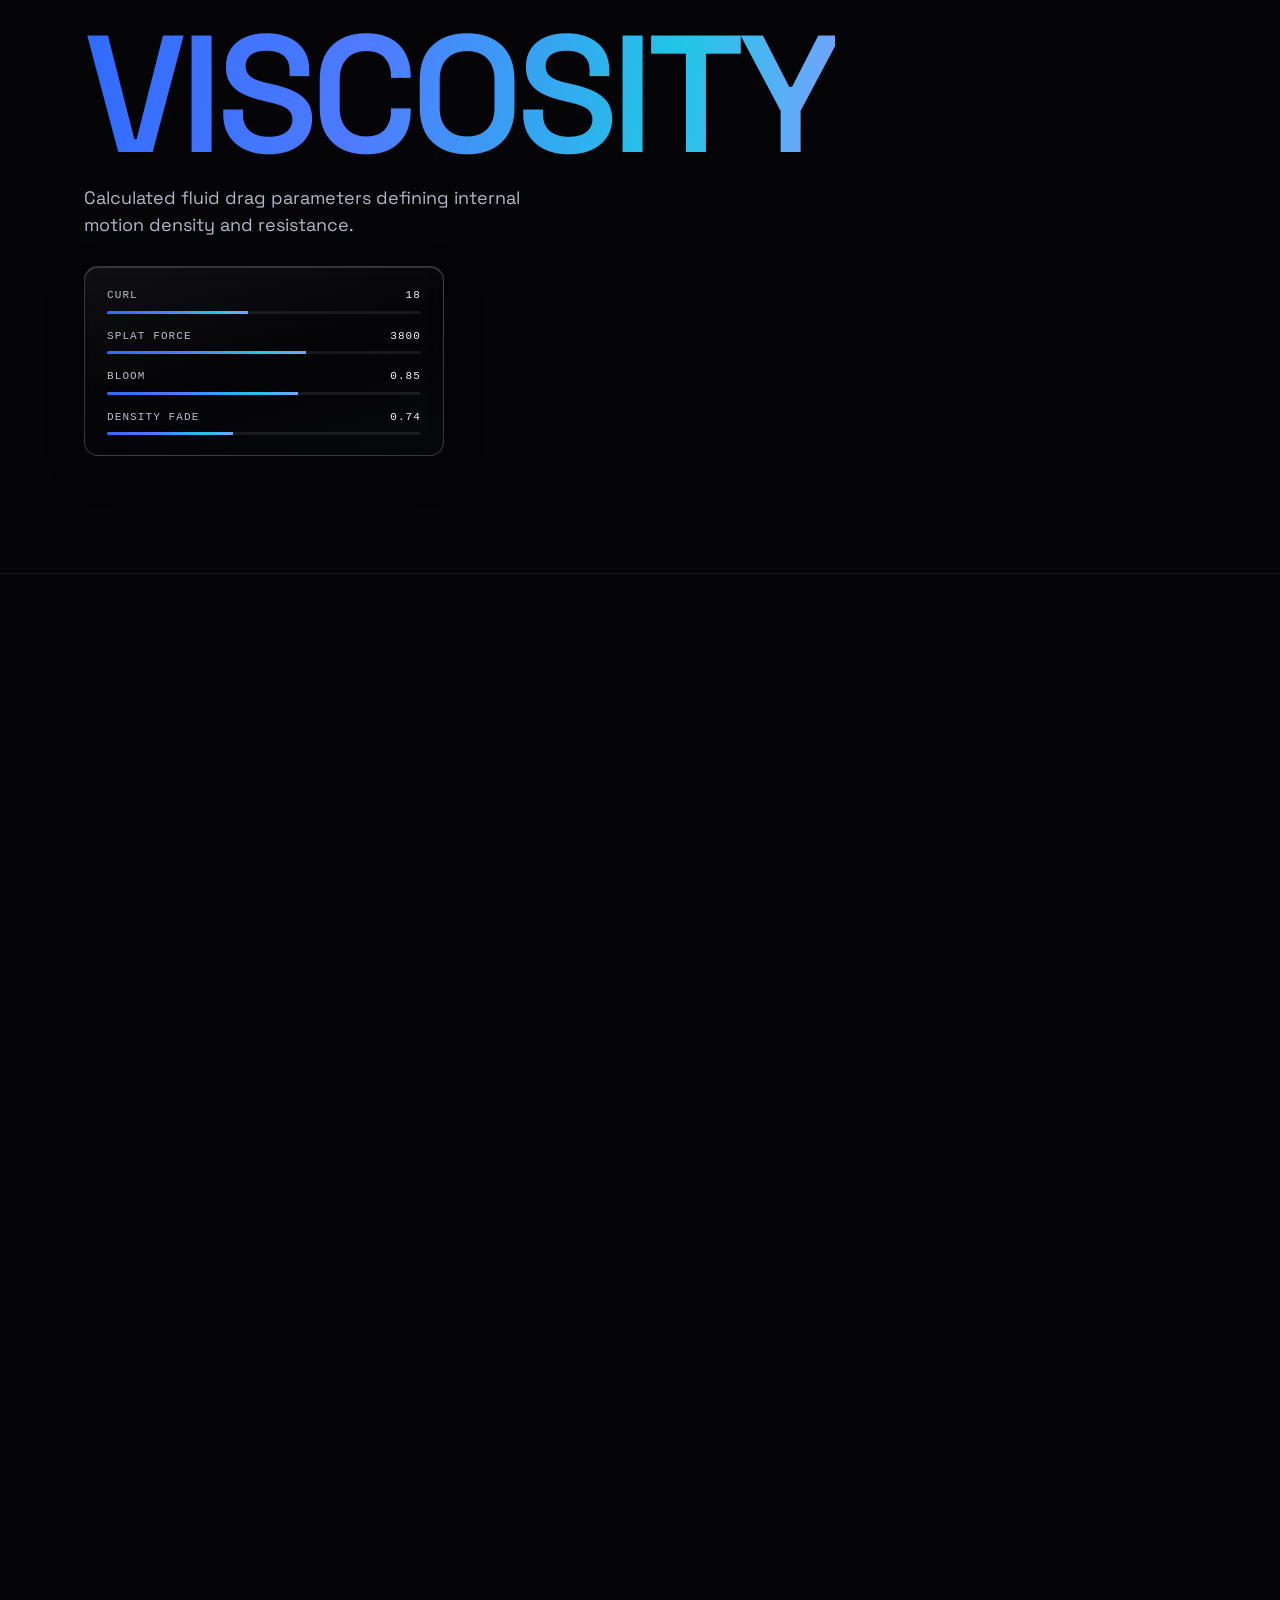
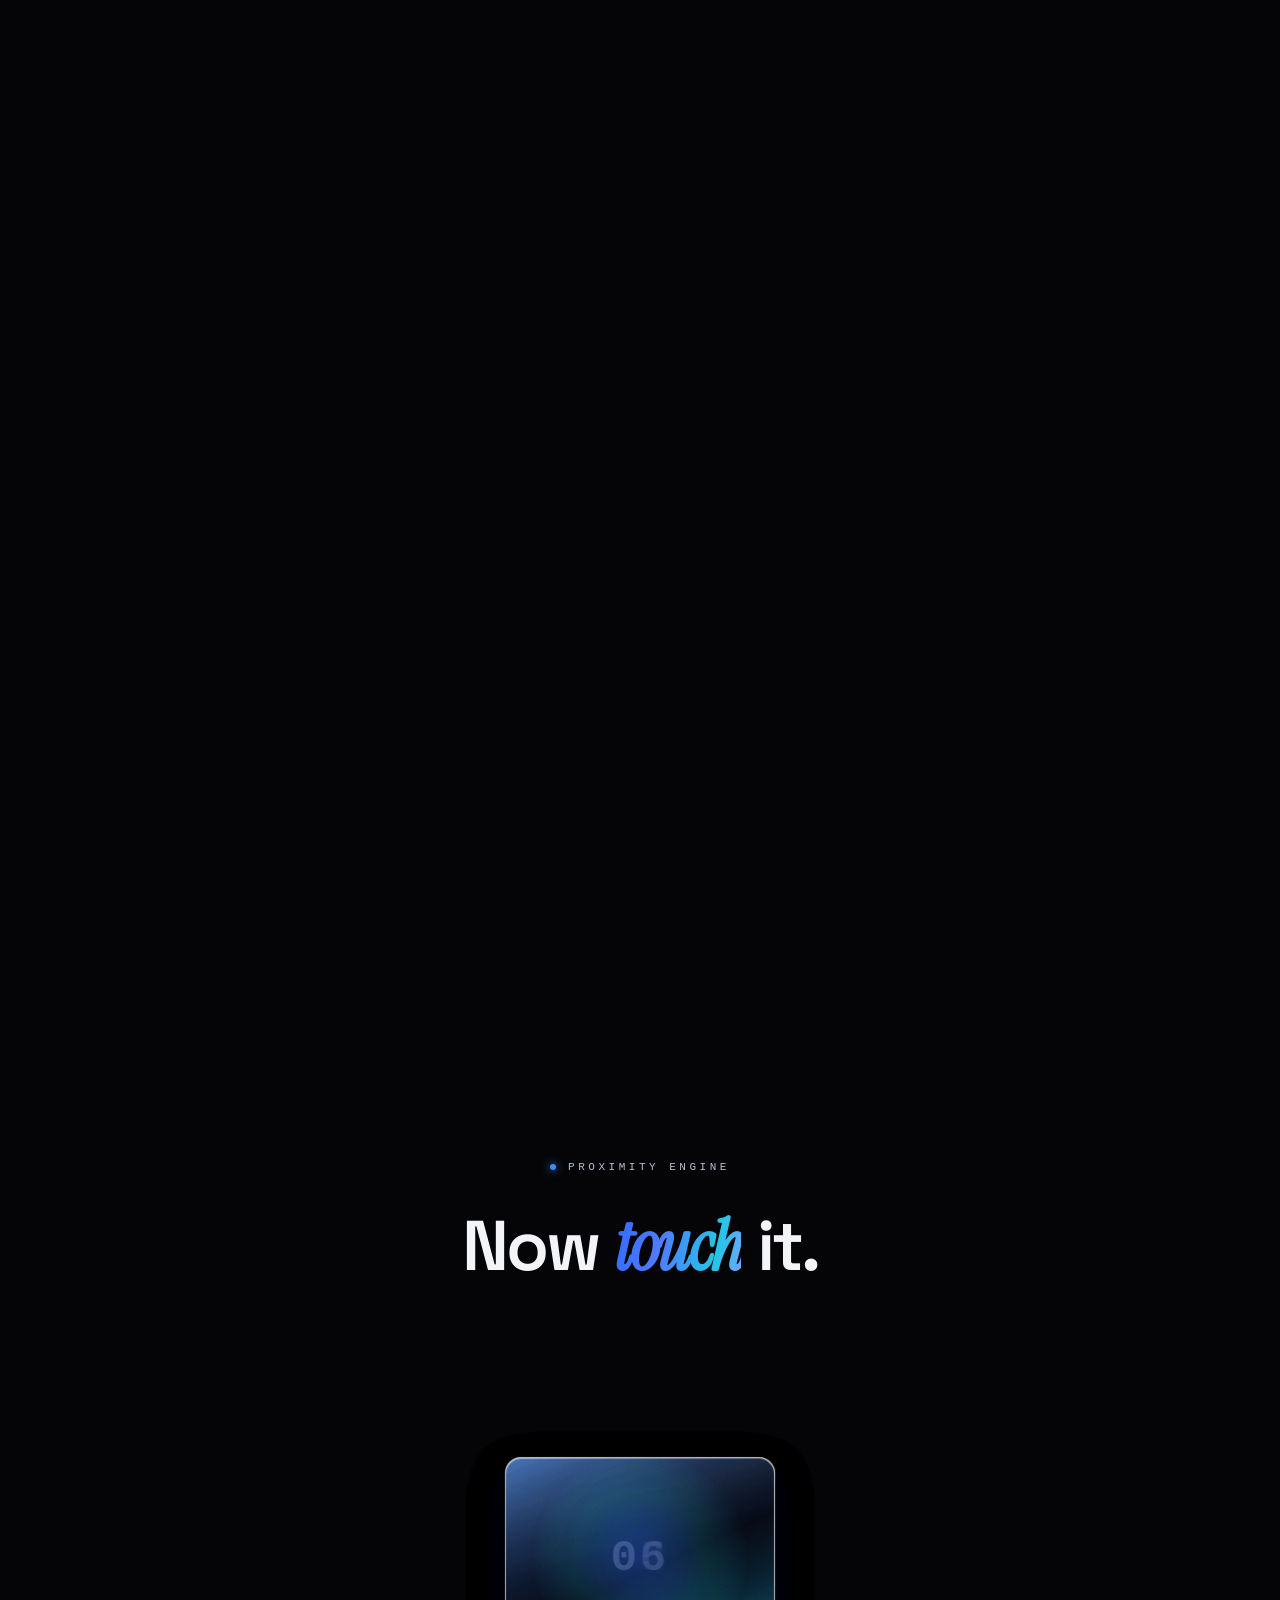
==== commit b4449c06: "Update About.html" ====
--- a/About.html
+++ b/About.html
@@ -774,6 +774,6 @@
 <script src="warrior-fallback-data.js"></script>
 <script src="script.js"></script>
 <script src="drone.js"></script>
-<script type="module" src="pointer.js"></script>
+<script src="pointer.js"></script>
 </body>
 </html>
--- a/design.css
+++ b/design.css
@@ -51,6 +51,22 @@
     body{background:var(--bg);color:var(--ink);font-family:var(--display);line-height:1.5;-webkit-font-smoothing:antialiased;overflow-x:clip;-webkit-tap-highlight-color:transparent;}
     a{color:inherit;text-decoration:none;}
     ::selection{background:rgba(63,140,255,0.35);color:#fff;}
+
+    /* Custom animated-model cursor (pointer.js). The native cursor is
+       only hidden once that class is added — which only happens after
+       the glTF has actually loaded and the WebGL scene is rendering —
+       so a blocked script, WebGL failure, or slow network never leaves
+       the visitor without any cursor at all. */
+    html.custom-cursor-active,
+    html.custom-cursor-active *{cursor:none!important;}
+    #cursorCanvas{
+      position:fixed;inset:0;
+      width:100%;height:100%;
+      pointer-events:none;
+      z-index:99999;
+      mix-blend-mode:screen;
+      transition:opacity .2s ease;
+    }
 
     /* keyboard focus — visible only for keyboard nav, never for mouse/touch */
     :focus{outline:none;}
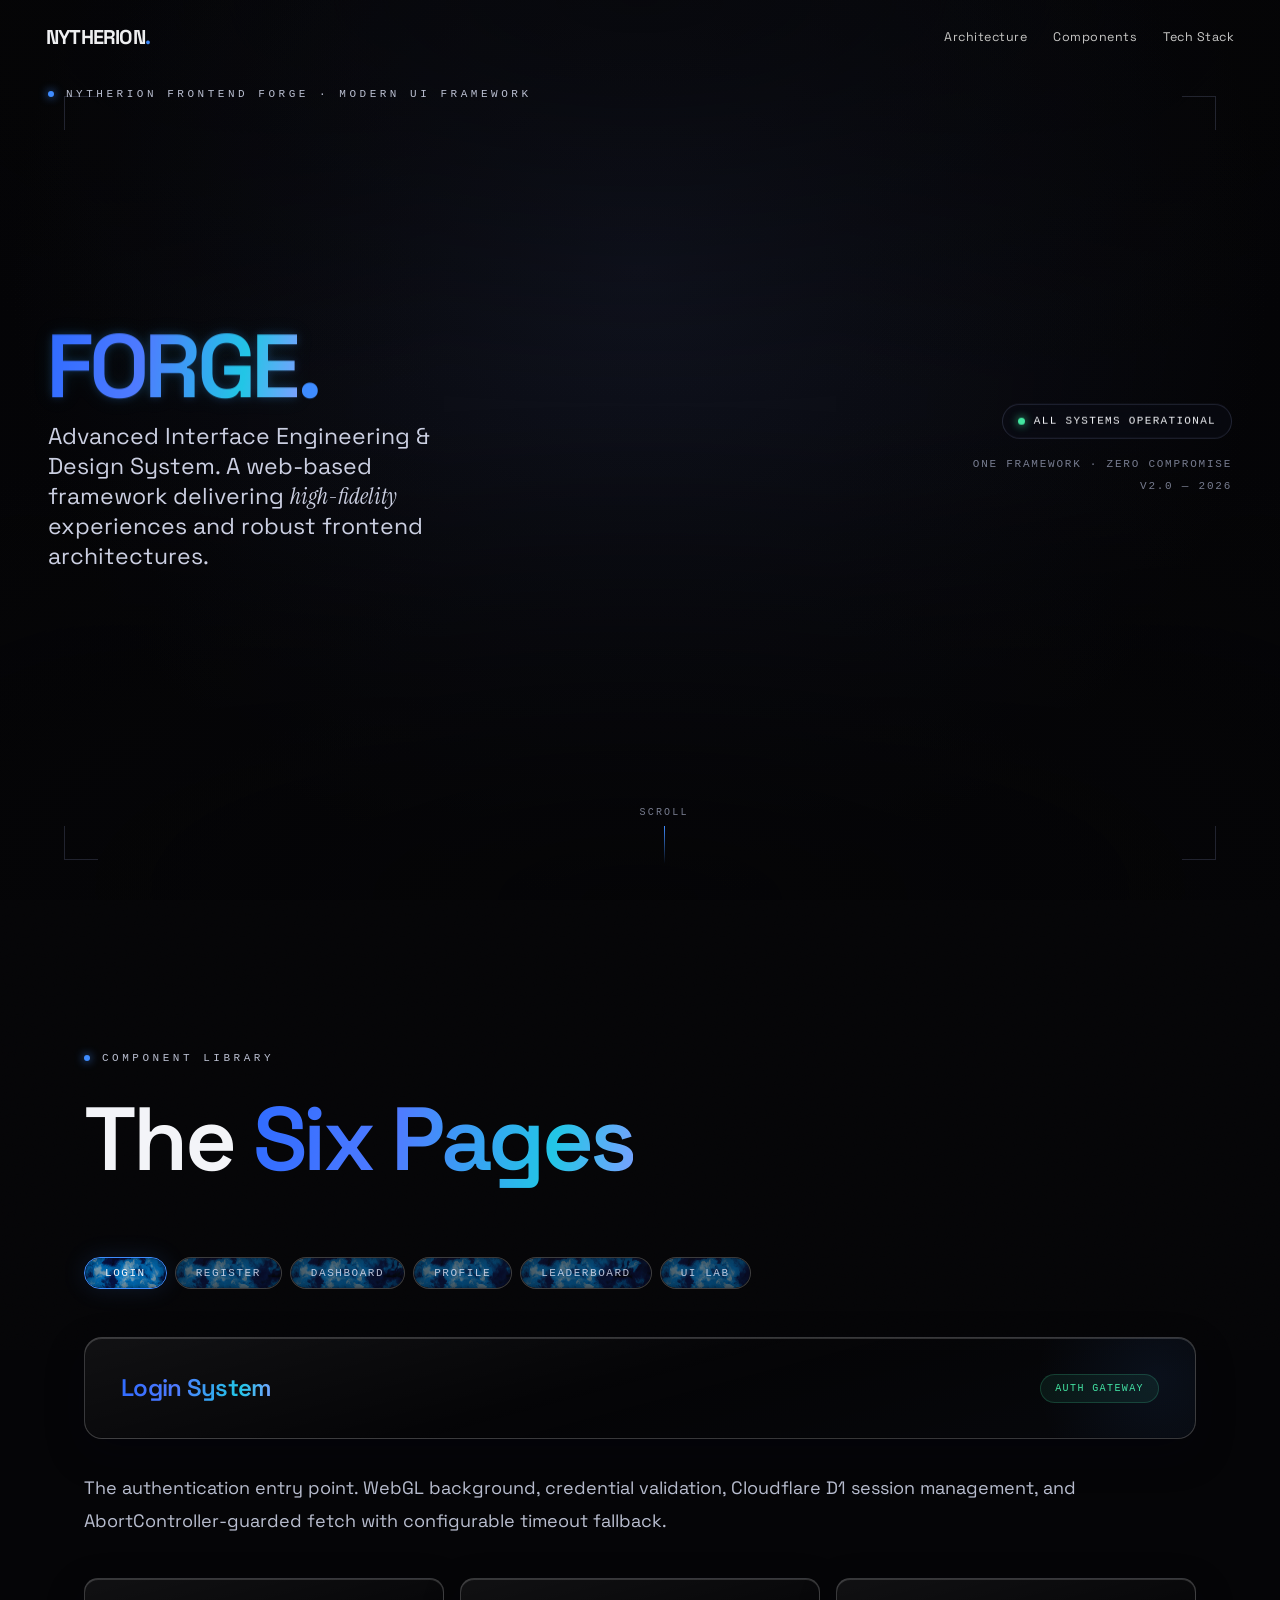
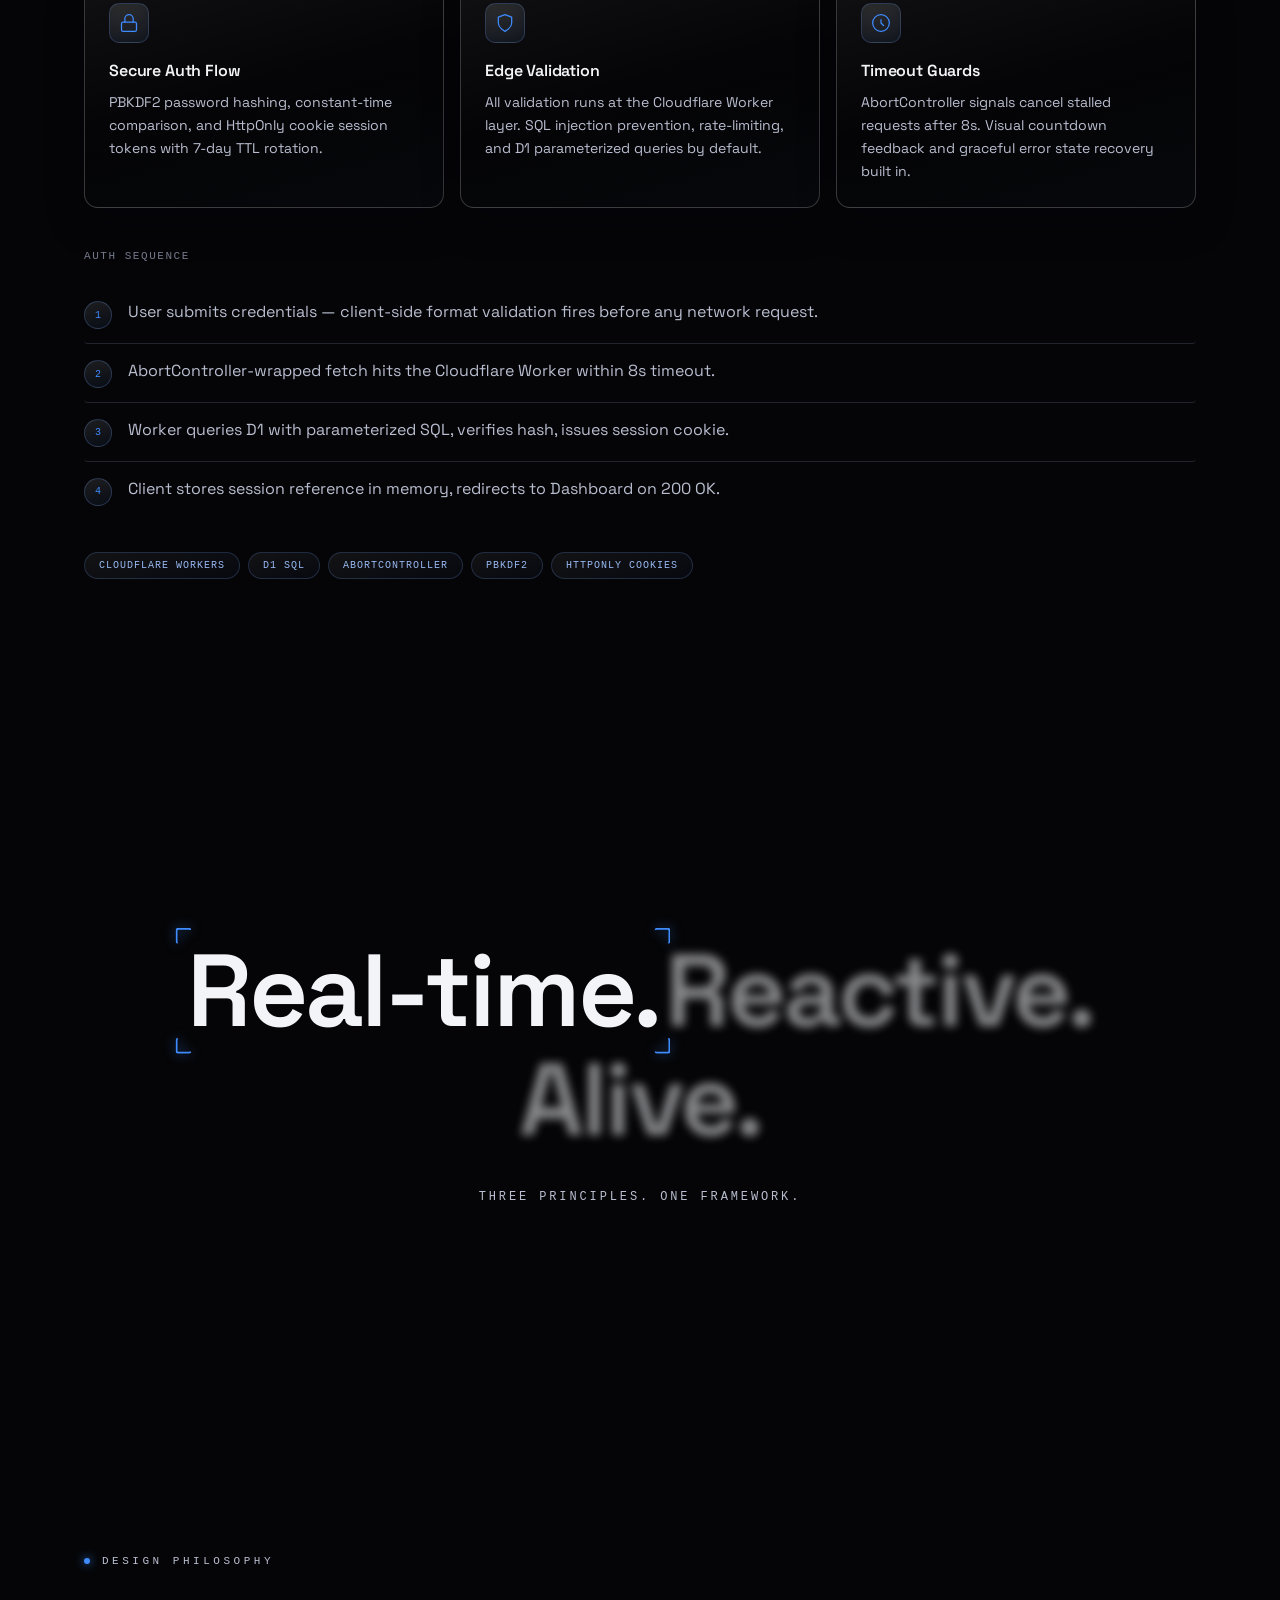
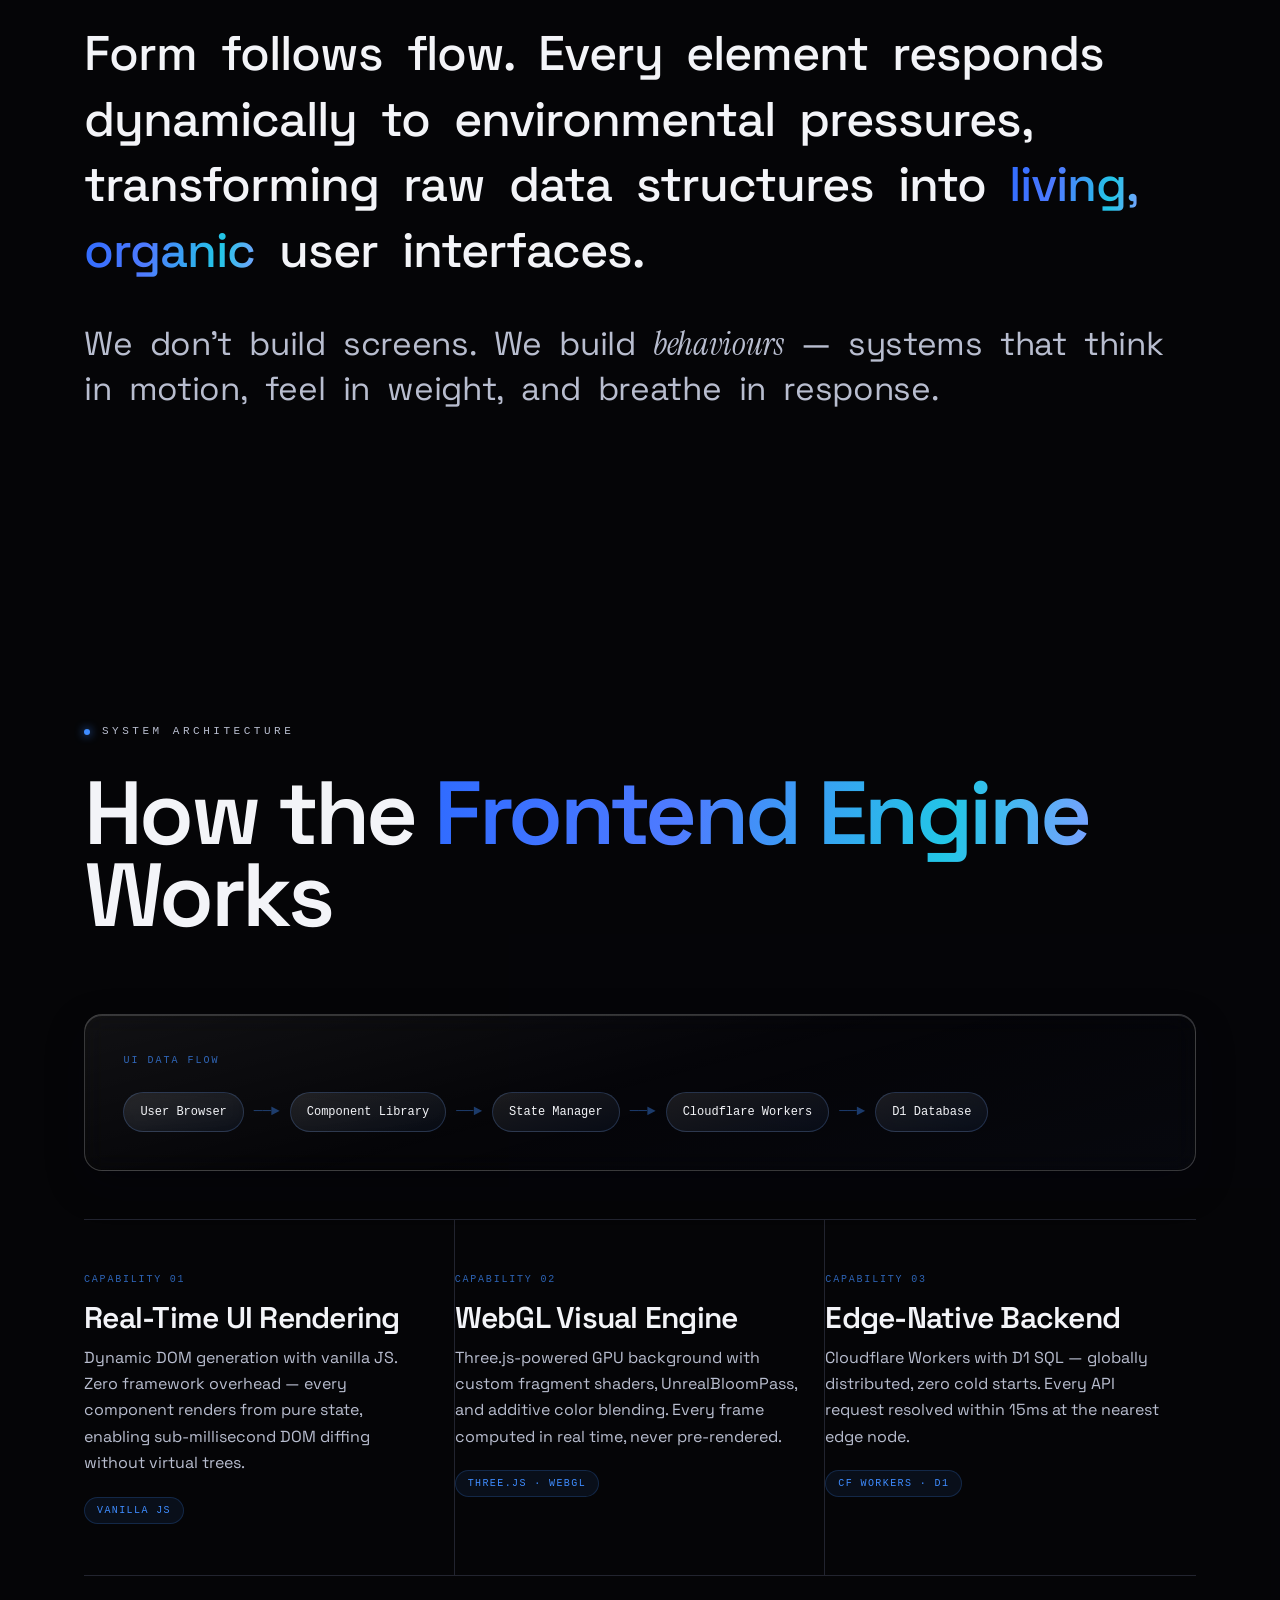
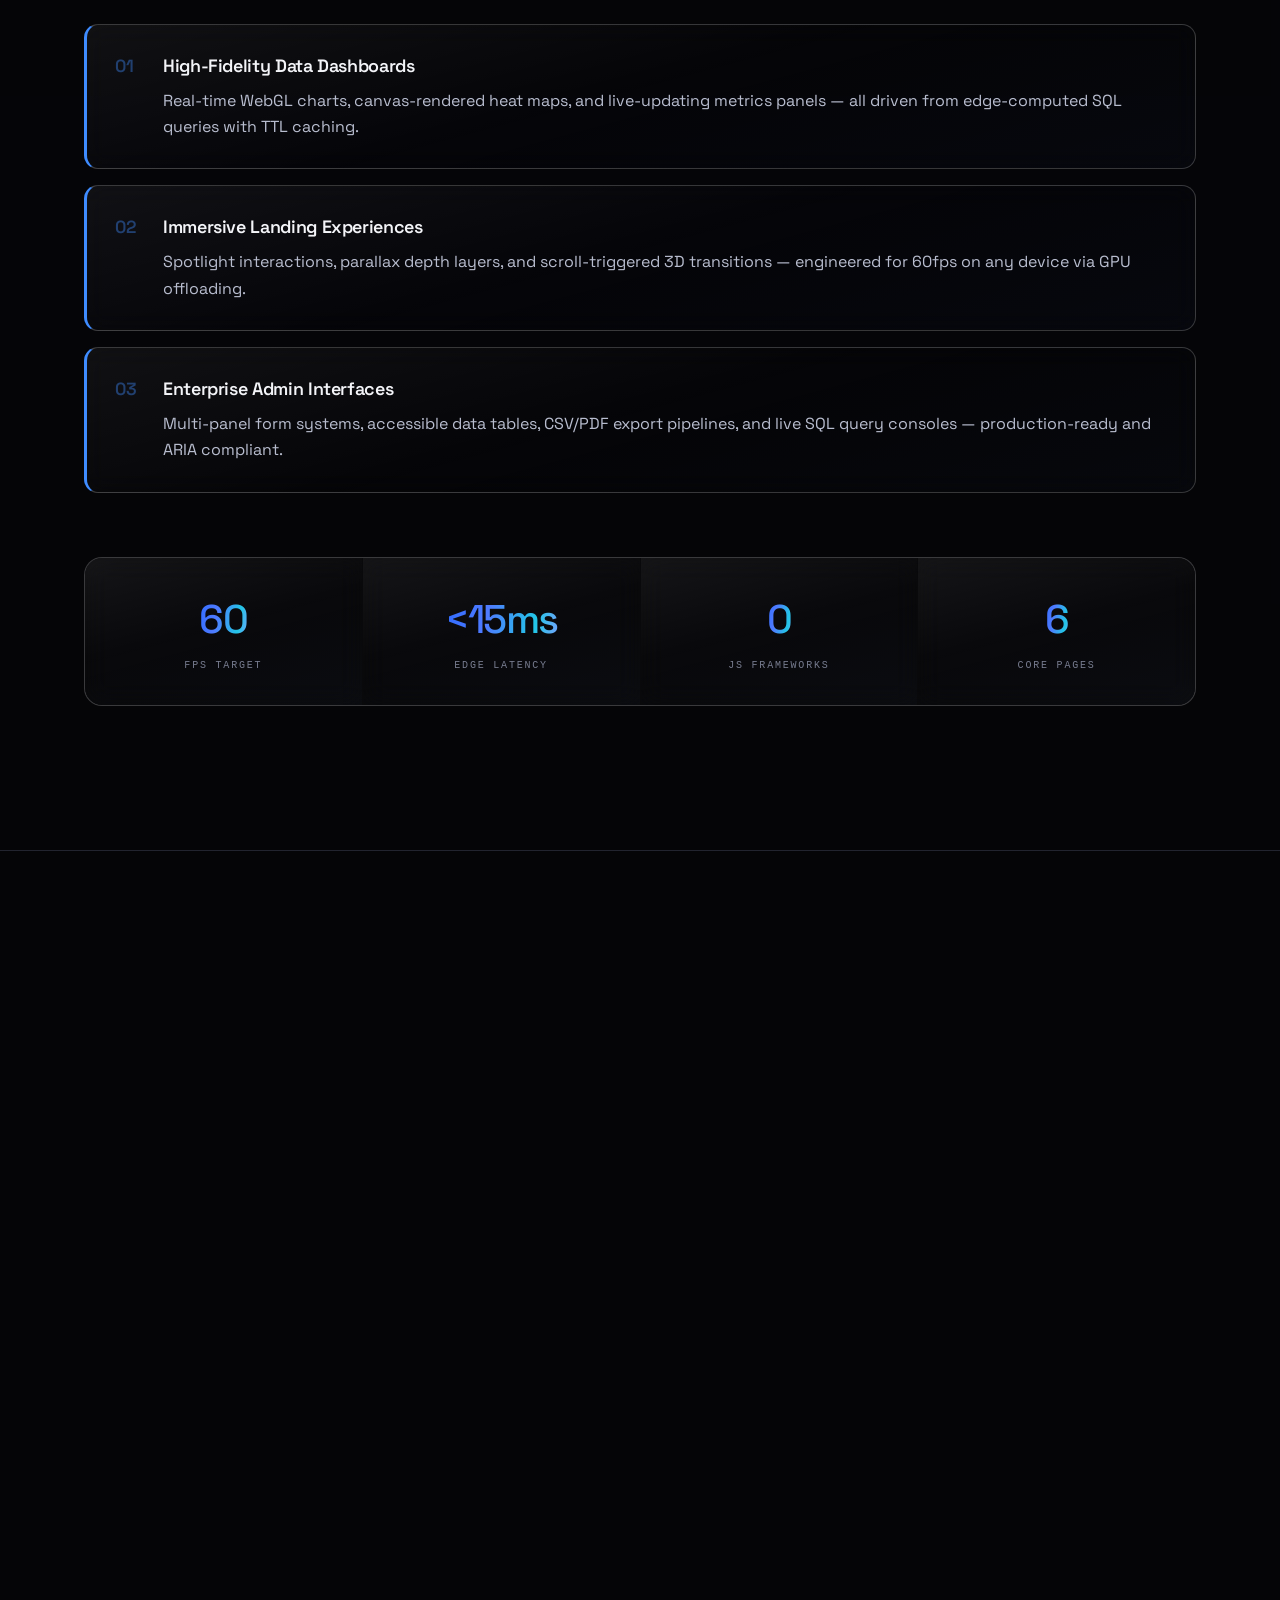
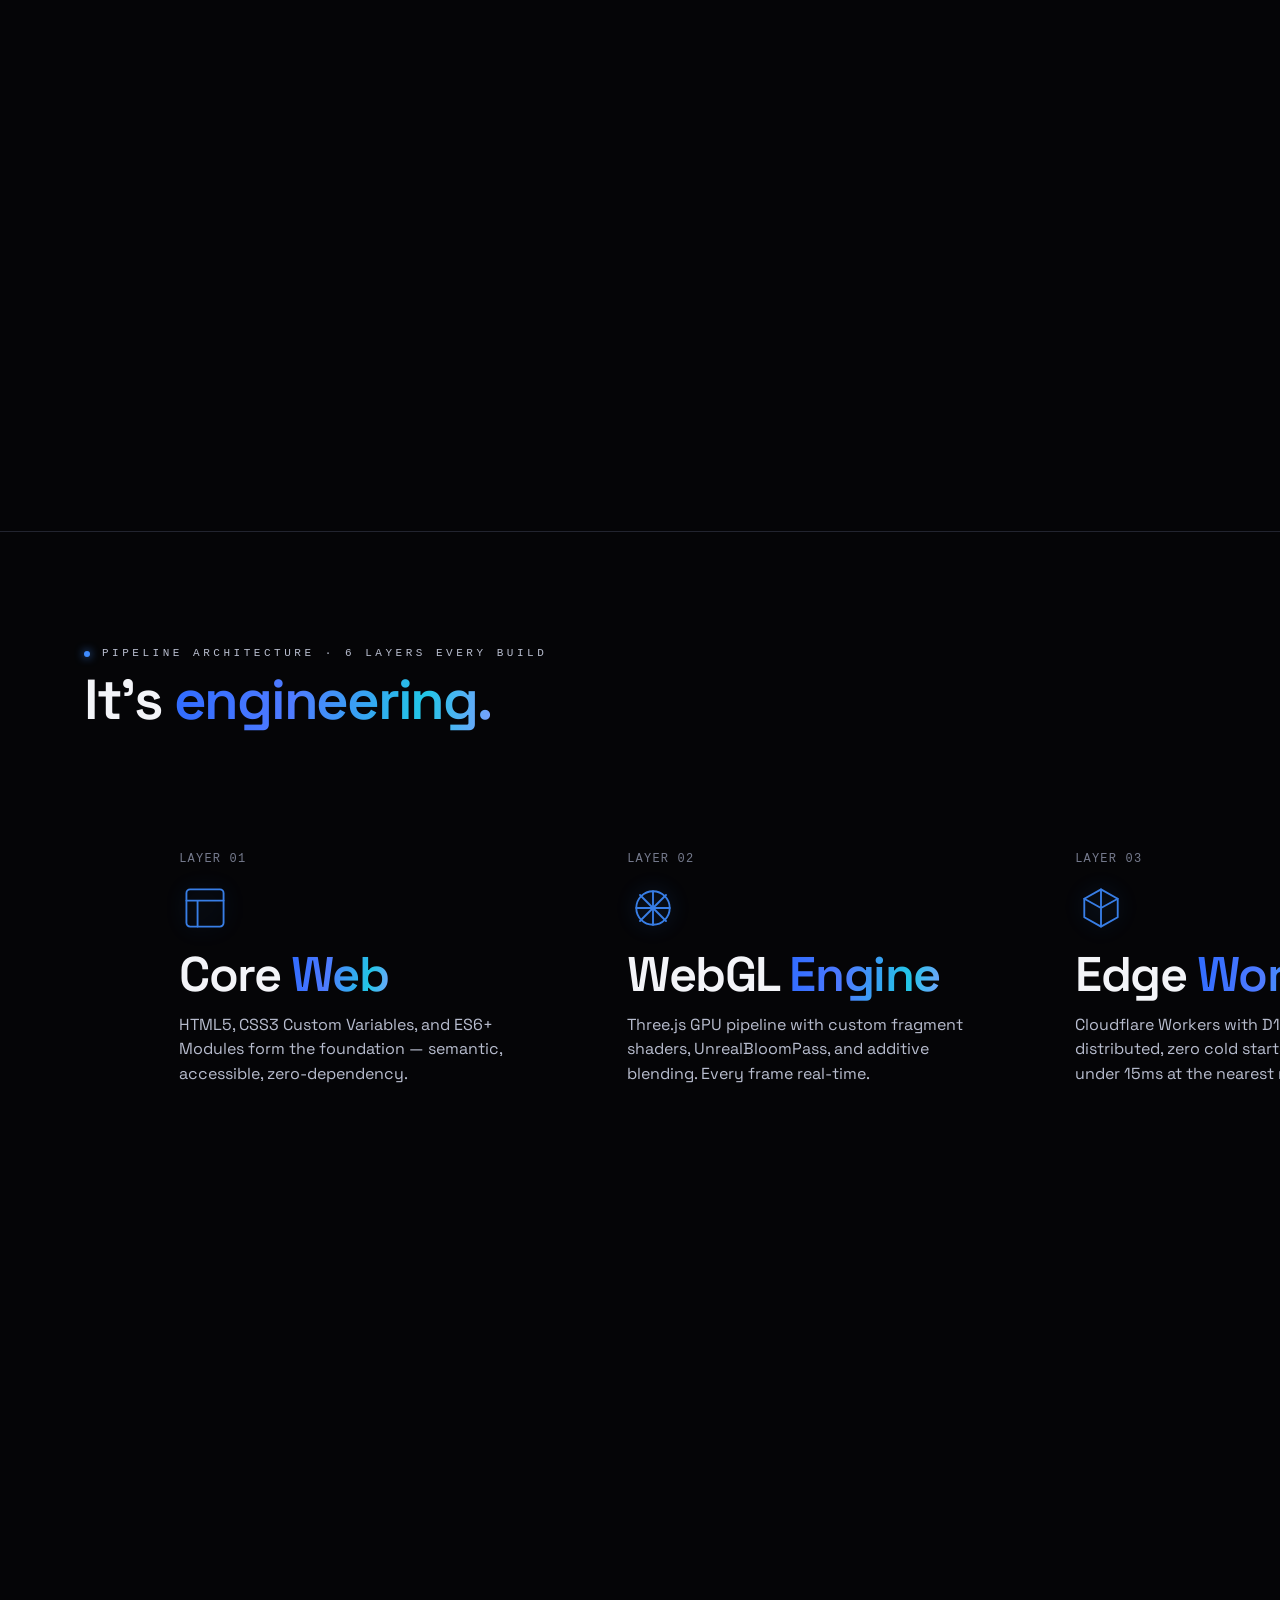
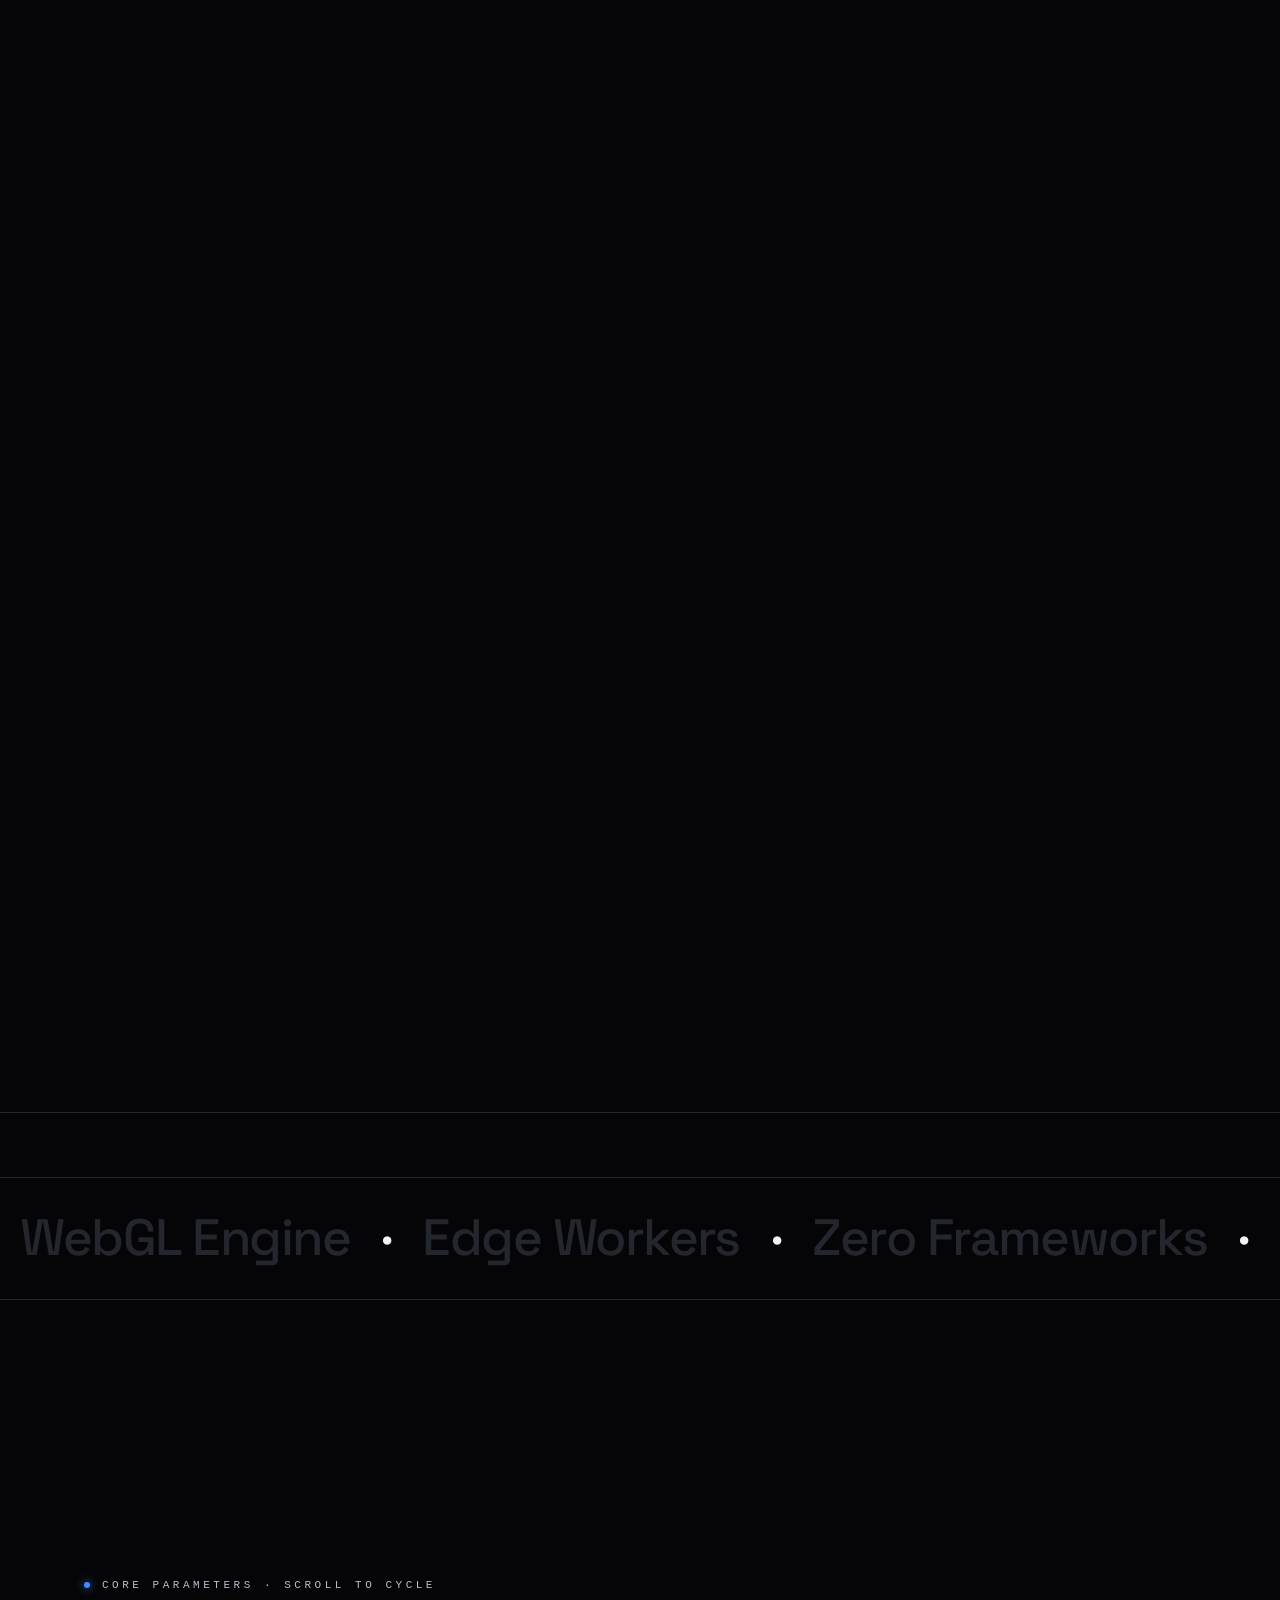
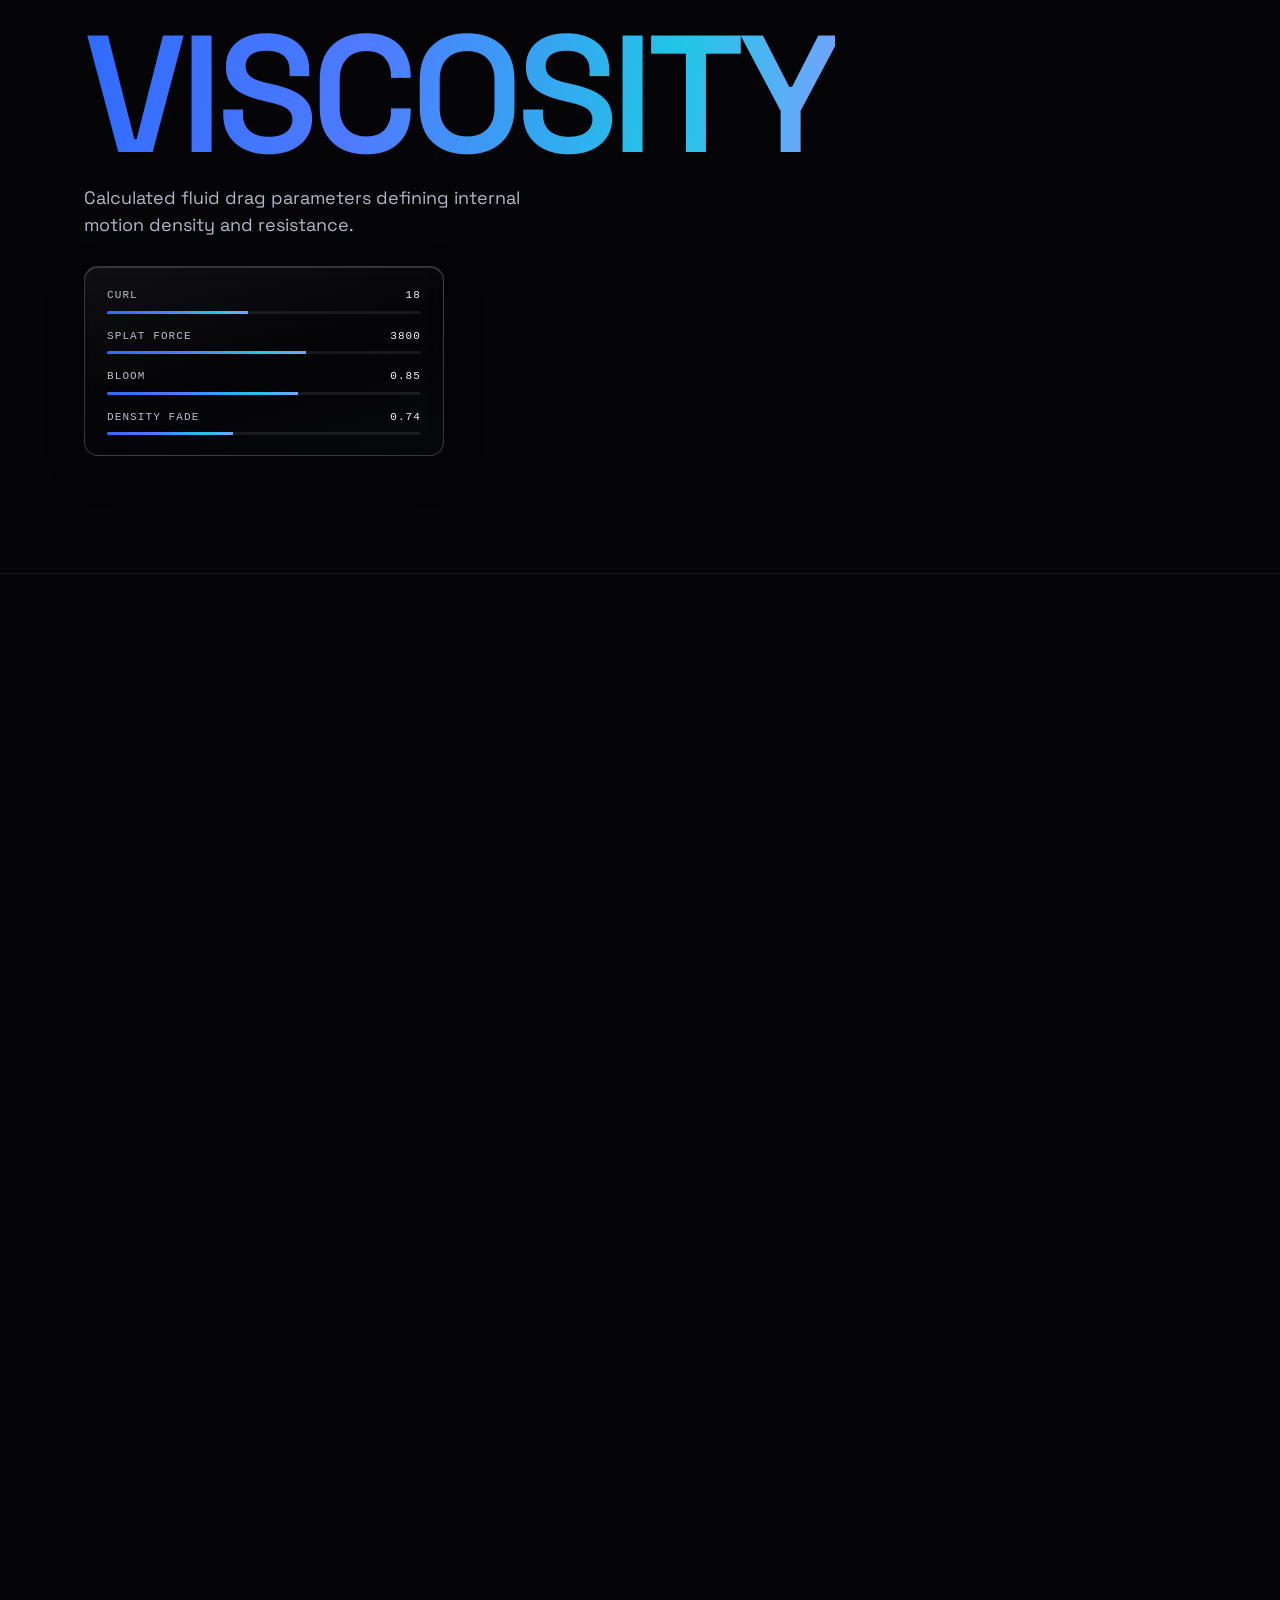
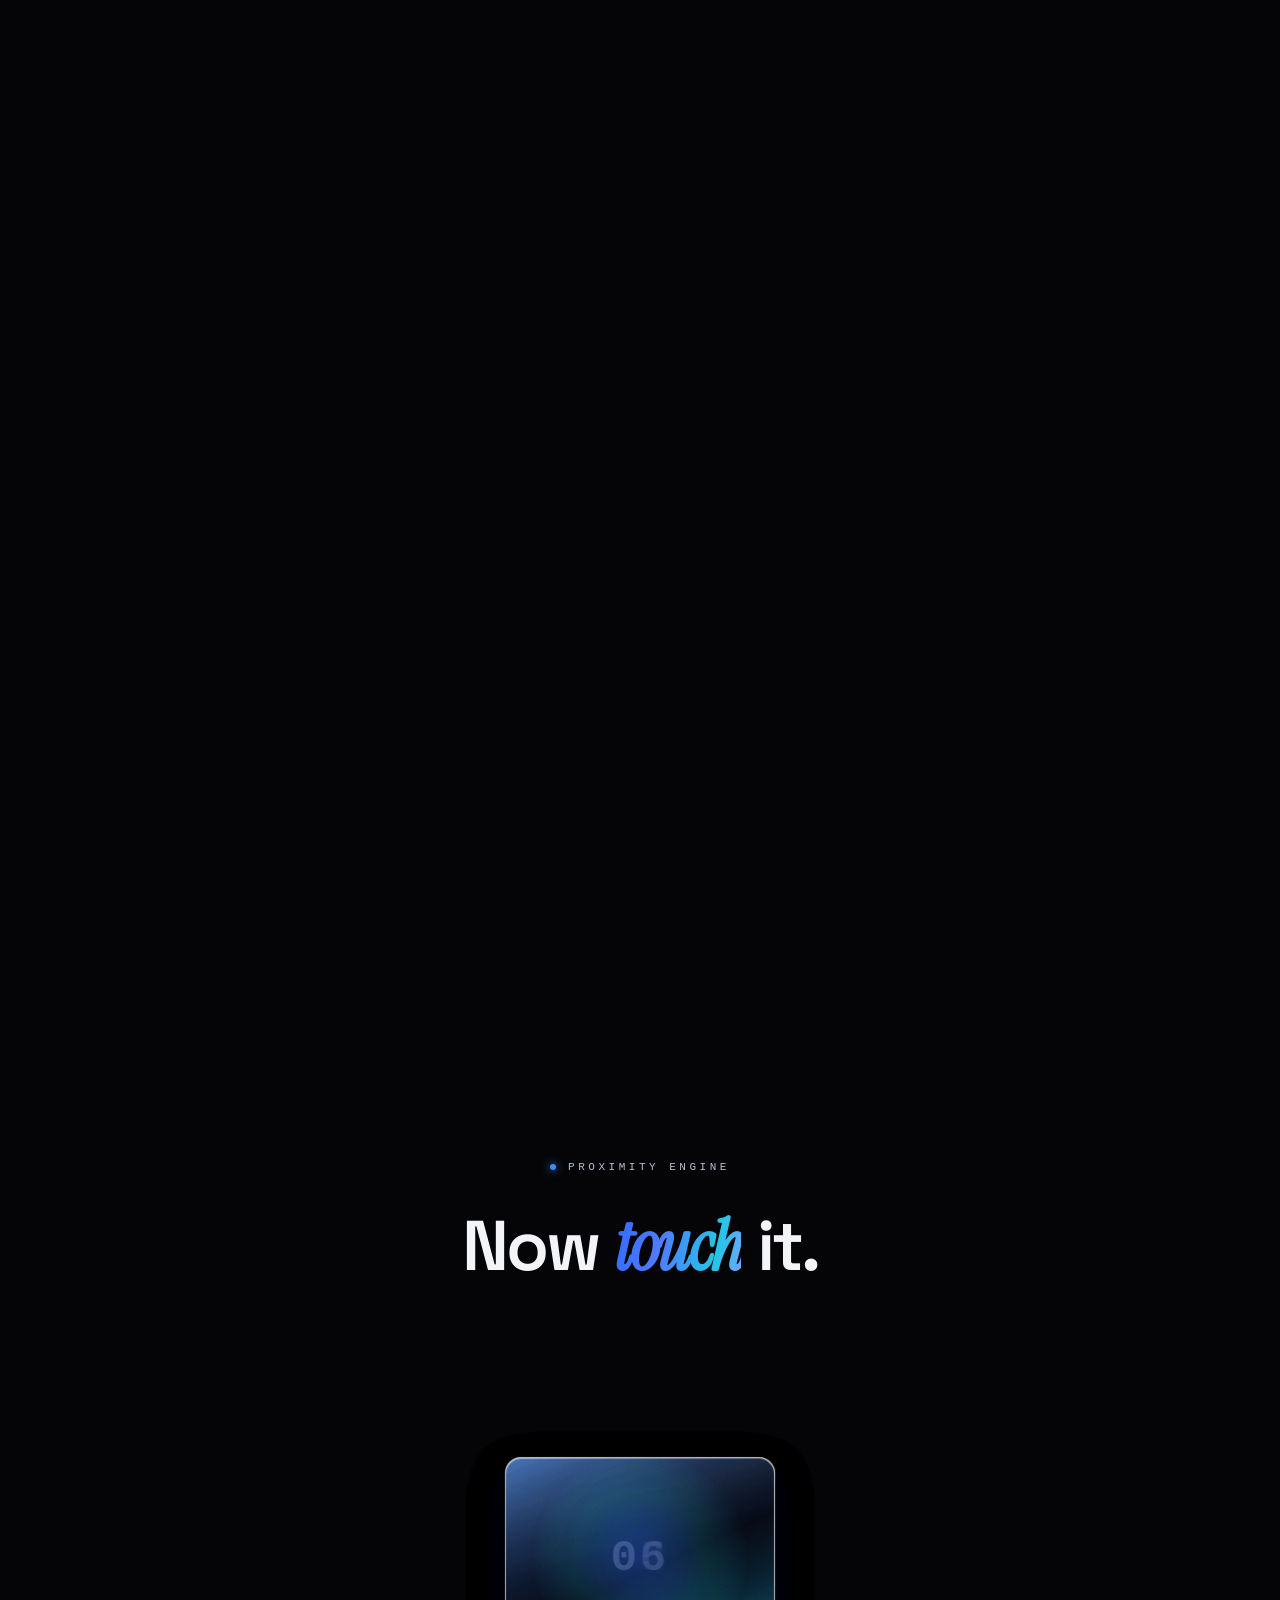
==== commit 163886e8: "Update About.html" ====
--- a/About.html
+++ b/About.html
@@ -3,15 +3,7 @@
 <head>
   <script>document.documentElement.classList.remove('no-js');</script>
   <script>
-    // Low-power device heuristic (coarse/touch pointer or few logical
-    // cores) — same test used by drone.js for its own quality scaling.
-    // Run this early, before first paint, so the cheaper glass-panel
-    // fallback (see design.css's html.low-power override) is active
-    // from the very first frame instead of flashing the expensive SVG
-    // lens filter and swapping a moment later. Wrapped in try/catch
-    // since matchMedia/hardwareConcurrency support varies — if the
-    // check itself fails for any reason, everyone just gets the normal
-    // (higher-quality) experience rather than a broken page.
+               
     try {
       var isLowPowerDevice =
         (navigator.hardwareConcurrency && navigator.hardwareConcurrency <= 4) ||
--- a/design.css
+++ b/design.css
@@ -56,17 +56,12 @@
        only hidden once that class is added — which only happens after
        the glTF has actually loaded and the WebGL scene is rendering —
        so a blocked script, WebGL failure, or slow network never leaves
-       the visitor without any cursor at all. */
+       the visitor without any cursor at all. (#cursorCanvas itself is
+       styled entirely inline by pointer.js — it's a small element that
+       follows the mouse via a transform, not a full-viewport overlay,
+       so there's nothing static worth declaring here.) */
     html.custom-cursor-active,
     html.custom-cursor-active *{cursor:none!important;}
-    #cursorCanvas{
-      position:fixed;inset:0;
-      width:100%;height:100%;
-      pointer-events:none;
-      z-index:99999;
-      mix-blend-mode:screen;
-      transition:opacity .2s ease;
-    }
 
     /* keyboard focus — visible only for keyboard nav, never for mouse/touch */
     :focus{outline:none;}
